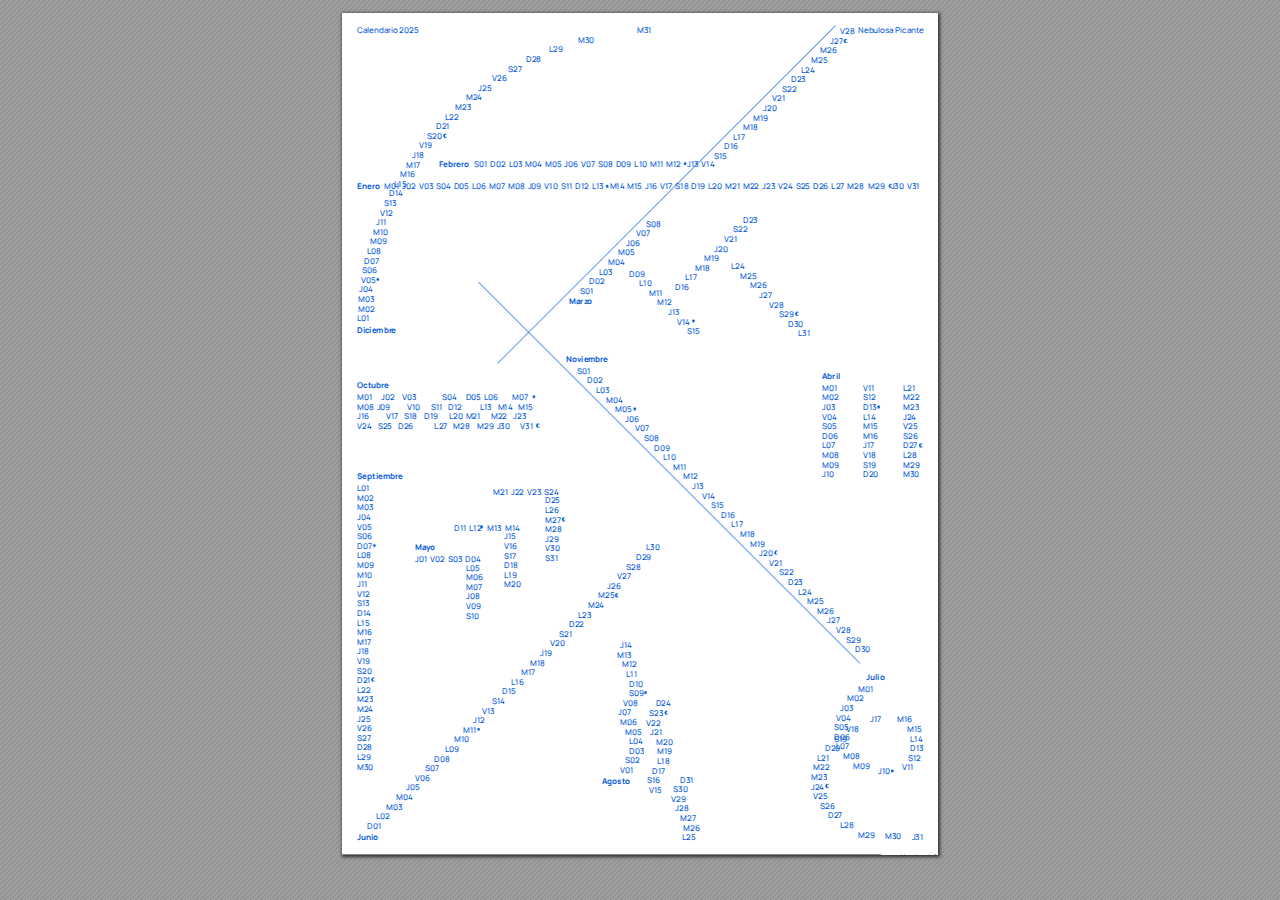
==== index.html @ f7d34aaa "included backgroound static image" ====
<!DOCTYPE html>
<html xmlns="http://www.w3.org/1999/xhtml">
<head>
<meta charset="utf-8"/>
<meta name="generator" content="pdf2htmlEX"/>
<meta http-equiv="X-UA-Compatible" content="IE=edge,chrome=1"/>


<link rel="stylesheet" href="calendar_0.css"></link>
<link rel="stylesheet" href="calendar_1.css"></link>
<link rel="stylesheet" href="calendar_2.css"></link>

<title>2025</title>
</head>
<body>

<div id="page-container">
<div id="pf1" class="pf w0 h0" data-page-no="1">
    <div class="pc pc1 w0 h0">
        <img class="bi x0 y0 w1 h1" alt="" src="background.png"/>
        <div class="t m0 x1 h2 y1 ff1 fs0 fc0 sc0 ls0 ws0">M31</div><div class="t m0 x2 h2 y2 ff1 fs0 fc0 sc0 ls0 ws0">M30</div><div class="t m0 x3 h2 y3 ff1 fs0 fc0 sc0 ls0">L29</div><div class="t m0 x4 h2 y4 ff1 fs0 fc0 sc0 ls0">D28</div><div class="t m0 x5 h2 y5 ff1 fs0 fc0 sc0 ls0">S27</div><div class="t m0 x6 h2 y6 ff1 fs0 fc0 sc0 ls0">V26</div><div class="t m0 x7 h2 y7 ff1 fs0 fc0 sc0 ls0">J25</div><div class="t m0 x8 h2 y8 ff1 fs0 fc0 sc0 ls1 ws1">M24</div><div class="t m0 x9 h2 y9 ff1 fs0 fc0 sc0 ls0">M23</div><div class="t m0 xa h2 ya ff1 fs0 fc0 sc0 ls0">L22</div><div class="t m0 xb h2 yb ff1 fs0 fc0 sc0 ls0">D21</div><div class="t m0 xc h2 yc ff1 fs0 fc0 sc0 ls0">S20</div><div class="t m0 xd h2 yd ff1 fs0 fc0 sc0 ls0">V19</div><div class="t m0 xe h2 ye ff1 fs0 fc0 sc0 ls0">J18</div><div class="t m0 xf h2 yf ff1 fs0 fc0 sc0 ls0">M17</div><div class="t m0 x10 h2 y10 ff1 fs0 fc0 sc0 ls0">M16</div><div class="t m0 x11 h2 y11 ff1 fs0 fc0 sc0 ls0">L15</div><div class="t m0 x12 h2 y12 ff1 fs0 fc0 sc0 ls0">D14</div><div class="t m0 x13 h2 y13 ff1 fs0 fc0 sc0 ls0">S13</div><div class="t m0 x14 h2 y14 ff1 fs0 fc0 sc0 ls0">V12</div><div class="t m0 x15 h2 y15 ff1 fs0 fc0 sc0 ls0">J11</div><div class="t m0 x16 h2 y16 ff1 fs0 fc0 sc0 ls0">M10</div><div class="t m0 x17 h2 y17 ff1 fs0 fc0 sc0 ls0">M09</div><div class="t m0 x18 h2 y18 ff1 fs0 fc0 sc0 ls0">L08</div><div class="t m0 x19 h2 y19 ff1 fs0 fc0 sc0 ls0">D07</div><div class="t m0 x1a h2 y1a ff1 fs0 fc0 sc0 ls0">S06</div><div class="t m0 x1b h2 y1b ff1 fs0 fc0 sc0 ls0">V05</div><div class="t m0 x1c h2 y1c ff1 fs0 fc0 sc0 ls0">J04</div><div class="t m0 x1d h2 y1d ff1 fs0 fc0 sc0 ls0">M03</div><div class="t m0 x1d h2 y1e ff1 fs0 fc0 sc0 ls0">M02</div><div class="t m0 x1e h2 y1f ff1 fs0 fc0 sc0 ls0">L01</div><div class="t m0 x13 h2 y20 ff1 fs0 fc0 sc0 ls0 ws5">M01  J02  V03  S04  D05  L06  M07  M08  J09  V10  S11  D12  L13    M14  M15  J16  V17  S18  D19  L20  M21  M22  J23  V24  S25  D26  L27  M28   M29    J30  V31</div><div class="t m0 x1e h2 y21 ff1 fs0 fc0 sc0 ls0 ws5">M01      J02     V03                 S04      D05  L06         M07  </div><div class="t m0 x1e h2 y22 ff1 fs0 fc0 sc0 ls0 ws5">M08  J09           V10       S11    D12            L13    M14    M15  </div><div class="t m0 x1e h2 y23 ff1 fs0 fc0 sc0 ls0 ws5">J16           V17    S18     D19       L20  M21       M22    J23  </div><div class="t m0 x1e h2 y24 ff1 fs0 fc0 sc0 ls0 ws5">V24    S25    D26              L27    M28     M29  J30       V31</div><div class="t m0 x1e h3 y25 ff2 fs0 fc0 sc0 ls0 ws2">Enero</div><div class="t m0 x1e h3 y26 ff2 fs0 fc0 sc0 ls0 ws2">Octubre</div><div class="t m0 x1e h3 y27 ff2 fs0 fc0 sc0 ls0 ws2">Diciembr<span class="_ _0"></span>e</div><div class="t m0 x1f h2 y28 ff1 fs0 fc0 sc0 ls0">S01</div><div class="t m0 x20 h2 y29 ff1 fs0 fc0 sc0 ls0">D02</div><div class="t m0 x21 h2 y2a ff1 fs0 fc0 sc0 ls0">L03</div><div class="t m0 x22 h2 y2b ff1 fs0 fc0 sc0 ls0">M04</div><div class="t m0 x23 h2 y2c ff1 fs0 fc0 sc0 ls0">M05</div><div class="t m0 x24 h2 y2d ff1 fs0 fc0 sc0 ls0">J06</div><div class="t m0 x25 h2 y2e ff1 fs0 fc0 sc0 ls0">V07</div><div class="t m0 x26 h2 y2f ff1 fs0 fc0 sc0 ls0">S08</div><div class="t m0 x27 h2 y30 ff1 fs0 fc0 sc0 ls0">D09</div><div class="t m0 x28 h2 y31 ff1 fs0 fc0 sc0 ls0">L10</div><div class="t m0 x29 h2 y32 ff1 fs0 fc0 sc0 ls0">M11</div><div class="t m0 x2a h2 y33 ff1 fs0 fc0 sc0 ls0">M12</div><div class="t m0 x2b h2 y34 ff1 fs0 fc0 sc0 ls0">J13</div><div class="t m0 x2c h2 y35 ff1 fs0 fc0 sc0 ls0">V14</div><div class="t m0 x2d h2 y36 ff1 fs0 fc0 sc0 ls0">S15</div><div class="t m0 x2e h2 y37 ff1 fs0 fc0 sc0 ls0">D16</div><div class="t m0 x2f h2 y38 ff1 fs0 fc0 sc0 ls0">L17</div><div class="t m0 x30 h2 y39 ff1 fs0 fc0 sc0 ls0">M18</div><div class="t m0 x31 h2 y3a ff1 fs0 fc0 sc0 ls0">M19</div><div class="t m0 x32 h2 y3b ff1 fs0 fc0 sc0 ls0">J20</div><div class="t m0 x33 h2 y3c ff1 fs0 fc0 sc0 ls0">V21</div><div class="t m0 x34 h2 y3d ff1 fs0 fc0 sc0 ls0">S22</div><div class="t m0 x35 h2 y3e ff1 fs0 fc0 sc0 ls0">D23</div><div class="t m0 x36 h2 y3f ff1 fs0 fc0 sc0 ls1 ws1">L24</div><div class="t m0 x37 h2 y40 ff1 fs0 fc0 sc0 ls0">M25</div><div class="t m0 x38 h2 y41 ff1 fs0 fc0 sc0 ls0">M26</div><div class="t m0 x39 h2 y42 ff1 fs0 fc0 sc0 ls0">J27</div><div class="t m0 x3a h2 y43 ff1 fs0 fc0 sc0 ls0">V28</div><div class="t m0 x3b h2 y44 ff1 fs0 fc0 sc0 ls0">S29</div><div class="t m0 x3c h2 y45 ff1 fs0 fc0 sc0 ls0 ws0">D30</div><div class="t m0 x3d h3 y46 ff2 fs0 fc0 sc0 ls0 ws2">Novie<span class="_ _0"></span>mbre</div><div class="t m0 x3e h2 y47 ff1 fs0 fc0 sc0 ls0">M01</div><div class="t m0 x3e h2 y48 ff1 fs0 fc0 sc0 ls0">M02</div><div class="t m0 x3e h2 y49 ff1 fs0 fc0 sc0 ls0">J03</div><div class="t m0 x3e h2 y4a ff1 fs0 fc0 sc0 ls0">V04</div><div class="t m0 x3e h2 y4b ff1 fs0 fc0 sc0 ls0">S05</div><div class="t m0 x3e h2 y4c ff1 fs0 fc0 sc0 ls0">D06</div><div class="t m0 x3e h2 y4d ff1 fs0 fc0 sc0 ls0">L07</div><div class="t m0 x3e h2 y4e ff1 fs0 fc0 sc0 ls0">M08</div><div class="t m0 x3e h2 y4f ff1 fs0 fc0 sc0 ls0">M09</div><div class="t m0 x3e h2 y50 ff1 fs0 fc0 sc0 ls0">J10</div><div class="t m0 x3f h2 y51 ff1 fs0 fc0 sc0 ls0">L21</div><div class="t m0 x3f h2 y52 ff1 fs0 fc0 sc0 ls0">M22</div><div class="t m0 x3f h2 y53 ff1 fs0 fc0 sc0 ls0">M23</div><div class="t m0 x3f h2 y54 ff1 fs0 fc0 sc0 ls1 ws1">J24</div><div class="t m0 x3f h2 y55 ff1 fs0 fc0 sc0 ls0">V25</div><div class="t m0 x3f h2 y56 ff1 fs0 fc0 sc0 ls0">S26</div><div class="t m0 x3f h2 y57 ff1 fs0 fc0 sc0 ls0">D27</div><div class="t m0 x3f h2 y58 ff1 fs0 fc0 sc0 ls0">L28</div><div class="t m0 x3f h2 y59 ff1 fs0 fc0 sc0 ls0">M29</div><div class="t m0 x3f h2 y5a ff1 fs0 fc0 sc0 ls0 ws0">M30</div><div class="t m0 x40 h2 y5b ff1 fs0 fc0 sc0 ls0">V11</div><div class="t m0 x40 h2 y5c ff1 fs0 fc0 sc0 ls0">S12</div><div class="t m0 x40 h2 y5d ff1 fs0 fc0 sc0 ls0">D13</div><div class="t m0 x40 h2 y5e ff1 fs0 fc0 sc0 ls0">L14</div><div class="t m0 x40 h2 y5f ff1 fs0 fc0 sc0 ls0">M15</div><div class="t m0 x40 h2 y60 ff1 fs0 fc0 sc0 ls0">M16</div><div class="t m0 x40 h2 y61 ff1 fs0 fc0 sc0 ls0">J17</div><div class="t m0 x40 h2 y62 ff1 fs0 fc0 sc0 ls0">V18</div><div class="t m0 x40 h2 y63 ff1 fs0 fc0 sc0 ls0">S19</div><div class="t m0 x40 h2 y64 ff1 fs0 fc0 sc0 ls0">D20</div><div class="t m0 x3e h3 y65 ff2 fs0 fc0 sc0 ls0">Abril</div><div class="t m0 x1e h2 y66 ff1 fs0 fc0 sc0 ls0">L01</div><div class="t m0 x1e h2 y67 ff1 fs0 fc0 sc0 ls0">M02</div><div class="t m0 x1e h2 y68 ff1 fs0 fc0 sc0 ls0">M03</div><div class="t m0 x1e h2 y69 ff1 fs0 fc0 sc0 ls0">J04</div><div class="t m0 x1e h2 y6a ff1 fs0 fc0 sc0 ls0">V05</div><div class="t m0 x1e h2 y6b ff1 fs0 fc0 sc0 ls0">S06</div><div class="t m0 x1e h2 y6c ff1 fs0 fc0 sc0 ls0">D07</div><div class="t m0 x1e h2 y6d ff1 fs0 fc0 sc0 ls0">L08</div><div class="t m0 x1e h2 y6e ff1 fs0 fc0 sc0 ls0">M09</div><div class="t m0 x1e h2 y6f ff1 fs0 fc0 sc0 ls0">M10</div><div class="t m0 x1e h2 y70 ff1 fs0 fc0 sc0 ls0">J11</div><div class="t m0 x1e h2 y71 ff1 fs0 fc0 sc0 ls0">V12</div><div class="t m0 x1e h2 y72 ff1 fs0 fc0 sc0 ls0">S13</div><div class="t m0 x1e h2 y73 ff1 fs0 fc0 sc0 ls0">D14</div><div class="t m0 x1e h2 y74 ff1 fs0 fc0 sc0 ls0">L15</div><div class="t m0 x1e h2 y75 ff1 fs0 fc0 sc0 ls0">M16</div><div class="t m0 x1e h2 y76 ff1 fs0 fc0 sc0 ls0">M17</div><div class="t m0 x1e h2 y77 ff1 fs0 fc0 sc0 ls0">J18</div><div class="t m0 x1e h2 y78 ff1 fs0 fc0 sc0 ls0">V19</div><div class="t m0 x1e h2 y79 ff1 fs0 fc0 sc0 ls0">S20</div><div class="t m0 x1e h2 y7a ff1 fs0 fc0 sc0 ls0">D21</div><div class="t m0 x1e h2 y7b ff1 fs0 fc0 sc0 ls0">L22</div><div class="t m0 x1e h2 y7c ff1 fs0 fc0 sc0 ls0">M23</div><div class="t m0 x1e h2 y7d ff1 fs0 fc0 sc0 ls1 ws1">M24</div><div class="t m0 x1e h2 y7e ff1 fs0 fc0 sc0 ls0">J25</div><div class="t m0 x1e h2 y7f ff1 fs0 fc0 sc0 ls0">V26</div><div class="t m0 x1e h2 y80 ff1 fs0 fc0 sc0 ls0">S27</div><div class="t m0 x1e h2 y81 ff1 fs0 fc0 sc0 ls0">D28</div><div class="t m0 x1e h2 y82 ff1 fs0 fc0 sc0 ls0">L29</div><div class="t m0 x1e h2 y83 ff1 fs0 fc0 sc0 ls0 ws0">M30</div><div class="t m0 x1e h3 y84 ff2 fs0 fc0 sc0 ls0 ws2">Septiembr<span class="_ _0"></span>e</div><div class="t m0 x41 h2 y85 ff1 fs0 fc0 sc0 ls0 ws0">L30</div><div class="t m0 x42 h2 y86 ff1 fs0 fc0 sc0 ls0">D29</div><div class="t m0 x43 h2 y87 ff1 fs0 fc0 sc0 ls0">S28</div><div class="t m0 x44 h2 y88 ff1 fs0 fc0 sc0 ls0">V27</div><div class="t m0 x45 h2 y89 ff1 fs0 fc0 sc0 ls0">J26</div><div class="t m0 x46 h2 y8a ff1 fs0 fc0 sc0 ls0">M25</div><div class="t m0 x47 h2 y8b ff1 fs0 fc0 sc0 ls1 ws1">M24</div><div class="t m0 x2 h2 y8c ff1 fs0 fc0 sc0 ls0">L23</div><div class="t m0 x48 h2 y8d ff1 fs0 fc0 sc0 ls0">D22</div><div class="t m0 x49 h2 y8e ff1 fs0 fc0 sc0 ls0">S21</div><div class="t m0 x4a h2 y8f ff1 fs0 fc0 sc0 ls0">V20</div><div class="t m0 x4b h2 y90 ff1 fs0 fc0 sc0 ls0">J19</div><div class="t m0 x4c h2 y91 ff1 fs0 fc0 sc0 ls0">M18</div><div class="t m0 x4d h2 y92 ff1 fs0 fc0 sc0 ls0">M17</div><div class="t m0 x4e h2 y93 ff1 fs0 fc0 sc0 ls0">L16</div><div class="t m0 x4f h2 y94 ff1 fs0 fc0 sc0 ls0">D15</div><div class="t m0 x6 h2 y95 ff1 fs0 fc0 sc0 ls0">S14</div><div class="t m0 x50 h2 y96 ff1 fs0 fc0 sc0 ls0">V13</div><div class="t m0 x51 h2 y97 ff1 fs0 fc0 sc0 ls0">J12</div><div class="t m0 x52 h2 y98 ff1 fs0 fc0 sc0 ls0">M11</div><div class="t m0 x53 h2 y99 ff1 fs0 fc0 sc0 ls0">M10</div><div class="t m0 xa h2 y9a ff1 fs0 fc0 sc0 ls0">L09</div><div class="t m0 x54 h2 y9b ff1 fs0 fc0 sc0 ls0">D08</div><div class="t m0 x55 h2 y9c ff1 fs0 fc0 sc0 ls0">S07</div><div class="t m0 x56 h2 y9d ff1 fs0 fc0 sc0 ls0">V06</div><div class="t m0 xf h2 y9e ff1 fs0 fc0 sc0 ls0">J05</div><div class="t m0 x57 h2 y9f ff1 fs0 fc0 sc0 ls0">M04</div><div class="t m0 x58 h2 ya0 ff1 fs0 fc0 sc0 ls0">M03</div><div class="t m0 x15 h2 ya1 ff1 fs0 fc0 sc0 ls0">L02</div><div class="t m0 x18 h2 ya2 ff1 fs0 fc0 sc0 ls0">D01</div><div class="t m0 x1e h3 ya3 ff2 fs0 fc0 sc0 ls0">Junio</div><div class="t m0 x56 h3 ya4 ff2 fs0 fc0 sc0 ls2 ws3">May<span class="_ _1"></span>o</div><div class="t m0 x56 h2 ya5 ff1 fs0 fc0 sc0 ls0 ws5">J01  V02  S03  D04</div><div class="t m0 x8 h2 ya6 ff1 fs0 fc0 sc0 ls0">L05</div><div class="t m0 x8 h2 ya7 ff1 fs0 fc0 sc0 ls0">M06</div><div class="t m0 x8 h2 ya8 ff1 fs0 fc0 sc0 ls0">M07</div><div class="t m0 x8 h2 ya9 ff1 fs0 fc0 sc0 ls0">J08</div><div class="t m0 x8 h2 yaa ff1 fs0 fc0 sc0 ls0">V09</div><div class="t m0 x8 h2 yab ff1 fs0 fc0 sc0 ls0">S10</div><div class="t m0 x53 h2 yac ff1 fs0 fc0 sc0 ls0 ws5">D11  L12    M13  M14</div><div class="t m0 x59 h2 yad ff1 fs0 fc0 sc0 ls0">J15</div><div class="t m0 x59 h2 yae ff1 fs0 fc0 sc0 ls0">V16</div><div class="t m0 x59 h2 yaf ff1 fs0 fc0 sc0 ls0">S17</div><div class="t m0 x59 h2 yb0 ff1 fs0 fc0 sc0 ls0">D18</div><div class="t m0 x59 h2 yb1 ff1 fs0 fc0 sc0 ls0">L19</div><div class="t m0 x59 h2 yb2 ff1 fs0 fc0 sc0 ls0">M20</div><div class="t m0 x5a h2 yb3 ff1 fs0 fc0 sc0 ls0 ws5">M21  J22  V23  S24</div><div class="t m0 x5b h2 yb4 ff1 fs0 fc0 sc0 ls0">D25</div><div class="t m0 x5b h2 yb5 ff1 fs0 fc0 sc0 ls0">L26</div><div class="t m0 x5b h2 yb6 ff1 fs0 fc0 sc0 ls0">M27</div><div class="t m0 x5b h2 yb7 ff1 fs0 fc0 sc0 ls0">M28</div><div class="t m0 x5b h2 yb8 ff1 fs0 fc0 sc0 ls0">J29</div><div class="t m0 x5b h2 yb9 ff1 fs0 fc0 sc0 ls0 ws0">V30</div><div class="t m0 x5b h2 yba ff1 fs0 fc0 sc0 ls0 ws0">S31</div><div class="t m0 x5c h2 ybb ff1 fs0 fc0 sc0 ls0">J14</div><div class="t m0 x44 h2 ybc ff1 fs0 fc0 sc0 ls0">M13</div><div class="t m0 x5d h2 ybd ff1 fs0 fc0 sc0 ls0">M12</div><div class="t m0 x43 h2 ybe ff1 fs0 fc0 sc0 ls0">L11</div><div class="t m0 x5e h2 ybf ff1 fs0 fc0 sc0 ls0">D10</div><div class="t m0 x5e h2 yc0 ff1 fs0 fc0 sc0 ls0">S09</div><div class="t m0 x5f h2 yc1 ff1 fs0 fc0 sc0 ls0">V08</div><div class="t m0 x60 h2 yc2 ff1 fs0 fc0 sc0 ls0">J07</div><div class="t m0 x5c h2 yc3 ff1 fs0 fc0 sc0 ls0">M06</div><div class="t m0 x24 h2 yc4 ff1 fs0 fc0 sc0 ls0">M05</div><div class="t m0 x5e h2 yc5 ff1 fs0 fc0 sc0 ls0">L04</div><div class="t m0 x5e h2 yc6 ff1 fs0 fc0 sc0 ls0">D03</div><div class="t m0 x24 h2 yc7 ff1 fs0 fc0 sc0 ls0">S02</div><div class="t m0 x5c h2 yc8 ff1 fs0 fc0 sc0 ls0">V01</div><div class="t m0 x61 h2 yc9 ff1 fs0 fc0 sc0 ls1 ws1">D24</div><div class="t m0 x62 h2 yca ff1 fs0 fc0 sc0 ls0">S23</div><div class="t m0 x41 h2 ycb ff1 fs0 fc0 sc0 ls0">V22</div><div class="t m0 x63 h2 ycc ff1 fs0 fc0 sc0 ls0">J21</div><div class="t m0 x61 h2 ycd ff1 fs0 fc0 sc0 ls0">M20</div><div class="t m0 x64 h2 yce ff1 fs0 fc0 sc0 ls0">M19</div><div class="t m0 x64 h2 ycf ff1 fs0 fc0 sc0 ls0">L18</div><div class="t m0 x65 h2 yd0 ff1 fs0 fc0 sc0 ls0">D17</div><div class="t m0 x66 h2 yd1 ff1 fs0 fc0 sc0 ls0">S16</div><div class="t m0 x62 h2 yd2 ff1 fs0 fc0 sc0 ls0">V15</div><div class="t m0 x67 h2 yd3 ff1 fs0 fc0 sc0 ls0 ws0">D31</div><div class="t m0 x29 h2 yd4 ff1 fs0 fc0 sc0 ls0 ws0">S30</div><div class="t m0 x68 h2 yd5 ff1 fs0 fc0 sc0 ls0">V29</div><div class="t m0 x69 h2 yd6 ff1 fs0 fc0 sc0 ls0">J28</div><div class="t m0 x67 h2 yd7 ff1 fs0 fc0 sc0 ls0">M27</div><div class="t m0 x2a h2 yd8 ff1 fs0 fc0 sc0 ls0">M26</div><div class="t m0 x6a h2 yd9 ff1 fs0 fc0 sc0 ls0">L25</div><div class="t m0 x6b h3 yda ff2 fs0 fc0 sc0 ls0 ws2">Agost<span class="_ _0"></span>o</div><div class="t m0 x41 h2 ydb ff1 fs0 fc0 sc0 ls0">S08</div><div class="t m0 x42 h2 ydc ff1 fs0 fc0 sc0 ls0">V07</div><div class="t m0 x43 h2 ydd ff1 fs0 fc0 sc0 ls0">J06</div><div class="t m0 x60 h2 yde ff1 fs0 fc0 sc0 ls0">M05</div><div class="t m0 x6c h2 ydf ff1 fs0 fc0 sc0 ls0">M04</div><div class="t m0 x6d h2 ye0 ff1 fs0 fc0 sc0 ls0">L03</div><div class="t m0 x6e h2 ye1 ff1 fs0 fc0 sc0 ls0">D02</div><div class="t m0 x6f h2 ye2 ff1 fs0 fc0 sc0 ls0">S01</div><div class="t m0 x5e h2 ye3 ff1 fs0 fc0 sc0 ls0">D09</div><div class="t m0 x70 h2 ye4 ff1 fs0 fc0 sc0 ls0">L10</div><div class="t m0 x62 h2 ye5 ff1 fs0 fc0 sc0 ls0">M11</div><div class="t m0 x64 h2 ye6 ff1 fs0 fc0 sc0 ls0">M12</div><div class="t m0 x71 h2 ye7 ff1 fs0 fc0 sc0 ls0">J13</div><div class="t m0 x72 h2 ye8 ff1 fs0 fc0 sc0 ls0">V14</div><div class="t m0 x73 h2 ye9 ff1 fs0 fc0 sc0 ls0">S15</div><div class="t m0 x74 h2 yea ff1 fs0 fc0 sc0 ls0">D23</div><div class="t m0 x75 h2 yeb ff1 fs0 fc0 sc0 ls0">S22</div><div class="t m0 x76 h2 yec ff1 fs0 fc0 sc0 ls0">V21</div><div class="t m0 x77 h2 yed ff1 fs0 fc0 sc0 ls0">J20</div><div class="t m0 x78 h2 yee ff1 fs0 fc0 sc0 ls0">M19</div><div class="t m0 x79 h2 yef ff1 fs0 fc0 sc0 ls0">M18</div><div class="t m0 x7a h2 yf0 ff1 fs0 fc0 sc0 ls0">L17</div><div class="t m0 x69 h2 yf1 ff1 fs0 fc0 sc0 ls0">D16</div><div class="t m0 x2f h2 yf2 ff1 fs0 fc0 sc0 ls1 ws1">L24</div><div class="t m0 x30 h2 yf3 ff1 fs0 fc0 sc0 ls0">M25</div><div class="t m0 x31 h2 yf4 ff1 fs0 fc0 sc0 ls0">M26</div><div class="t m0 x32 h2 yf5 ff1 fs0 fc0 sc0 ls0">J27</div><div class="t m0 x33 h2 yf6 ff1 fs0 fc0 sc0 ls0">V28</div><div class="t m0 x34 h2 yf7 ff1 fs0 fc0 sc0 ls0">S29</div><div class="t m0 x35 h2 yf8 ff1 fs0 fc0 sc0 ls0 ws0">D30</div><div class="t m0 x36 h2 yf9 ff1 fs0 fc0 sc0 ls0 ws0">L31</div><div class="t m0 x48 h3 yfa ff2 fs0 fc0 sc0 ls0 ws2">Marz<span class="_ _0"></span>o</div><div class="t m0 x7b h2 yfb ff1 fs0 fc0 sc0 ls0">M16</div><div class="t m0 x7c h2 yfc ff1 fs0 fc0 sc0 ls0">M15</div><div class="t m0 x7d h2 yfd ff1 fs0 fc0 sc0 ls0">L14</div><div class="t m0 x7d h2 yfe ff1 fs0 fc0 sc0 ls0">D13</div><div class="t m0 x7e h2 yff ff1 fs0 fc0 sc0 ls0">S12</div><div class="t m0 x7f h2 y100 ff1 fs0 fc0 sc0 ls0">V11</div><div class="t m0 x80 h2 y101 ff1 fs0 fc0 sc0 ls0">M01</div><div class="t m0 x81 h2 y102 ff1 fs0 fc0 sc0 ls0">M02</div><div class="t m0 x82 h2 y103 ff1 fs0 fc0 sc0 ls0">J03</div><div class="t m0 x3a h2 y104 ff1 fs0 fc0 sc0 ls0">V04</div><div class="t m0 x83 h2 y105 ff1 fs0 fc0 sc0 ls0">S05</div><div class="t m0 x83 h2 y106 ff1 fs0 fc0 sc0 ls0">D06</div><div class="t m0 x3a h2 y107 ff1 fs0 fc0 sc0 ls0">L07</div><div class="t m0 x84 h2 y108 ff1 fs0 fc0 sc0 ls0">M08</div><div class="t m0 x85 h2 y109 ff1 fs0 fc0 sc0 ls0">M09</div><div class="t m0 x86 h2 y10a ff1 fs0 fc0 sc0 ls0">J17</div><div class="t m0 x3b h2 y10b ff1 fs0 fc0 sc0 ls0">V18</div><div class="t m0 x83 h2 y10c ff1 fs0 fc0 sc0 ls0">S19</div><div class="t m0 x87 h2 y10d ff1 fs0 fc0 sc0 ls0">D20</div><div class="t m0 x38 h2 y10e ff1 fs0 fc0 sc0 ls0">L21</div><div class="t m0 x88 h2 y10f ff1 fs0 fc0 sc0 ls0">M22</div><div class="t m0 x89 h2 y110 ff1 fs0 fc0 sc0 ls0">M23</div><div class="t m0 x89 h2 y111 ff1 fs0 fc0 sc0 ls1 ws1">J24</div><div class="t m0 x88 h2 y112 ff1 fs0 fc0 sc0 ls0">V25</div><div class="t m0 x8a h2 y113 ff1 fs0 fc0 sc0 ls0">S26</div><div class="t m0 x8b h2 y114 ff1 fs0 fc0 sc0 ls0">D27</div><div class="t m0 x82 h2 y115 ff1 fs0 fc0 sc0 ls0">L28</div><div class="t m0 x80 h2 y116 ff1 fs0 fc0 sc0 ls0">M29</div><div class="t m0 x8c h2 y117 ff1 fs0 fc0 sc0 ls0">J10</div><div class="t m0 x8d h2 y118 ff1 fs0 fc0 sc0 ls0 ws4">M30<span class="_"> </span><span class="ws0 v1">J31</span></div><div class="t m0 x8e h3 y119 ff2 fs0 fc0 sc0 ls0 ws2">Julio</div><div class="t m0 x1e h2 y11a ff1 fs0 fc0 sc0 ls0 ws5">Calendario 2025<span class="_ _2"> </span><span class="v0">Nebulosa Picant<span class="_ _0"></span>e</span></div><div class="t m0 x8f h2 y11b ff1 fs0 fc0 sc0 ls0 ws5">S01  D02  L03  M04  M05  J06  V07  S08  D09  L10  M11  M12    J13  V14 </div><div class="t m0 x82 h2 y11c ff1 fs0 fc0 sc0 ls0">V28</div><div class="t m0 x90 h2 y11d ff1 fs0 fc0 sc0 ls0">J27</div><div class="t m0 x8a h2 y11e ff1 fs0 fc0 sc0 ls0">M26</div><div class="t m0 x89 h2 y11f ff1 fs0 fc0 sc0 ls0">M25</div><div class="t m0 x91 h2 y120 ff1 fs0 fc0 sc0 ls1 ws1">L24</div><div class="t m0 x92 h2 y121 ff1 fs0 fc0 sc0 ls0">D23</div><div class="t m0 x93 h2 y122 ff1 fs0 fc0 sc0 ls0">S22</div><div class="t m0 x94 h2 y123 ff1 fs0 fc0 sc0 ls0">V21</div><div class="t m0 x95 h2 y124 ff1 fs0 fc0 sc0 ls0">J20</div><div class="t m0 x96 h2 y125 ff1 fs0 fc0 sc0 ls0">M19</div><div class="t m0 x74 h2 y126 ff1 fs0 fc0 sc0 ls0">M18</div><div class="t m0 x75 h2 y127 ff1 fs0 fc0 sc0 ls0">L17</div><div class="t m0 x76 h2 y128 ff1 fs0 fc0 sc0 ls0">D16</div><div class="t m0 x77 h2 y129 ff1 fs0 fc0 sc0 ls0">S15</div><div class="t m0 x97 h3 y12a ff2 fs0 fc0 sc0 ls0 ws2">Febrer<span class="_ _0"></span>o</div></div><div class="pi" data-data='{"ctm":[1.000000,0.000000,0.000000,1.000000,0.000000,0.000000]}'>

</div>
</div>
</div>
</body>
</html>
---- calendar_0.css ----
/*! 
     * Base CSS for pdf2htmlEX
     * Copyright 2012,2013 Lu Wang <coolwanglu@gmail.com> 
     * https://github.com/pdf2htmlEX/pdf2htmlEX/blob/master/share/LICENSE
     */
#sidebar {
    position: absolute;
    top: 0;
    left: 0;
    bottom: 0;
    width: 250px;
    padding: 0;
    margin: 0;
    overflow: auto;
}
#page-container {
    position: absolute;
    top: 0;
    left: 0;
    margin: 0;
    padding: 0;
    border: 0;
}
@media screen {
    #sidebar.opened + #page-container {
        left: 250px;
    }
    #page-container {
        bottom: 0;
        right: 0;
        overflow: auto;
    }
    .loading-indicator {
        display: none;
    }
    .loading-indicator.active {
        display: block;
        position: absolute;
        width: 64px;
        height: 64px;
        top: 50%;
        left: 50%;
        margin-top: -32px;
        margin-left: -32px;
    }
    .loading-indicator img {
        position: absolute;
        top: 0;
        left: 0;
        bottom: 0;
        right: 0;
    }
}
@media print {
    @page {
        margin: 0;
    }
    html {
        margin: 0;
    }
    body {
        margin: 0;
        -webkit-print-color-adjust: exact;
    }
    #sidebar {
        display: none;
    }
    #page-container {
        width: auto;
        height: auto;
        overflow: visible;
        background-color: transparent;
    }
    .d {
        display: none;
    }
}
.pf {
    position: relative;
    background-color: white;
    overflow: hidden;
    margin: 0;
    border: 0;
}
.pc {
    position: absolute;
    border: 0;
    padding: 0;
    margin: 0;
    top: 0;
    left: 0;
    width: 100%;
    height: 100%;
    overflow: hidden;
    display: block;
    transform-origin: 0 0;
    -ms-transform-origin: 0 0;
    -webkit-transform-origin: 0 0;
}
.pc.opened {
    display: block;
}
.bf {
    position: absolute;
    border: 0;
    margin: 0;
    top: 0;
    bottom: 0;
    width: 100%;
    height: 100%;
    -ms-user-select: none;
    -moz-user-select: none;
    -webkit-user-select: none;
    user-select: none;
}
.bi {
    position: absolute;
    border: 0;
    margin: 0;
    -ms-user-select: none;
    -moz-user-select: none;
    -webkit-user-select: none;
    user-select: none;
}
@media print {
    .pf {
        margin: 0;
        box-shadow: none;
        page-break-after: always;
        page-break-inside: avoid;
    }
    @-moz-document url-prefix() {
        .pf {
            overflow: visible;
            border: 1px solid #fff;
        }
        .pc {
            overflow: visible;
        }
    }
}
.c {
    position: absolute;
    border: 0;
    padding: 0;
    margin: 0;
    overflow: hidden;
    display: block;
}
.t {
    position: absolute;
    white-space: pre;
    font-size: 1px;
    transform-origin: 0 100%;
    -ms-transform-origin: 0 100%;
    -webkit-transform-origin: 0 100%;
    unicode-bidi: bidi-override;
    -moz-font-feature-settings: "liga" 0;
}
.t:after {
    content: "";
}
.t:before {
    content: "";
    display: inline-block;
}
.t span {
    position: relative;
    unicode-bidi: bidi-override;
}
._ {
    display: inline-block;
    color: transparent;
    z-index: -1;
}
::selection {
    background: rgba(127, 255, 255, 0.4);
}
::-moz-selection {
    background: rgba(127, 255, 255, 0.4);
}
.pi {
    display: none;
}
.d {
    position: absolute;
    transform-origin: 0 100%;
    -ms-transform-origin: 0 100%;
    -webkit-transform-origin: 0 100%;
}
.it {
    border: 0;
    background-color: rgba(255, 255, 255, 0);
}
.ir:hover {
    cursor: pointer;
}
---- calendar_1.css ----
/*! 
     * Fancy styles for pdf2htmlEX
     * Copyright 2012,2013 Lu Wang <coolwanglu@gmail.com> 
     * https://github.com/pdf2htmlEX/pdf2htmlEX/blob/master/share/LICENSE
     */
@keyframes fadein {
    from {
        opacity: 0;
    }
    to {
        opacity: 1;
    }
}
@-webkit-keyframes fadein {
    from {
        opacity: 0;
    }
    to {
        opacity: 1;
    }
}
@keyframes swing {
    0 {
        transform: rotate(0);
    }
    10% {
        transform: rotate(0);
    }
    90% {
        transform: rotate(720deg);
    }
    100% {
        transform: rotate(720deg);
    }
}
@-webkit-keyframes swing {
    0 {
        -webkit-transform: rotate(0);
    }
    10% {
        -webkit-transform: rotate(0);
    }
    90% {
        -webkit-transform: rotate(720deg);
    }
    100% {
        -webkit-transform: rotate(720deg);
    }
}
@media screen {
    #sidebar {
        background-color: #2f3236;
        background-image: url("[data-uri]");
    }
    #outline {
        font-family: Georgia, Times, "Times New Roman", serif;
        font-size: 13px;
        margin: 2em 1em;
    }
    #outline ul {
        padding: 0;
    }
    #outline li {
        list-style-type: none;
        margin: 1em 0;
    }
    #outline li > ul {
        margin-left: 1em;
    }
    #outline a,
    #outline a:visited,
    #outline a:hover,
    #outline a:active {
        line-height: 1.2;
        color: #e8e8e8;
        text-overflow: ellipsis;
        white-space: nowrap;
        text-decoration: none;
        display: block;
        overflow: hidden;
        outline: 0;
    }
    #outline a:hover {
        color: #0cf;
    }
    #page-container {
        background-color: #9e9e9e;
        background-image: url("[data-uri]");
        -webkit-transition: left 500ms;
        transition: left 500ms;
    }
    .pf {
        margin: 13px auto;
        box-shadow: 1px 1px 3px 1px #333;
        border-collapse: separate;
    }
    .pc.opened {
        -webkit-animation: fadein 100ms;
        animation: fadein 100ms;
    }
    .loading-indicator.active {
        -webkit-animation: swing 1.5s ease-in-out 0.01s infinite alternate none;
        animation: swing 1.5s ease-in-out 0.01s infinite alternate none;
    }
    .checked {
        background: no-repeat
            url([data-uri]);
    }
}
---- calendar_2.css ----
.ff0 {
    font-family: sans-serif;
    visibility: hidden;
}
@font-face {
    font-family: ff1;
    src: url("[data-uri]")
        format("woff");
}
.ff1 {
    font-family: ff1;
    line-height: 0.7545;
    font-style: normal;
    font-weight: normal;
    visibility: visible;
}
@font-face {
    font-family: ff2;
    src: url("[data-uri]")
        format("woff");
}
.ff2 {
    font-family: ff2;
    line-height: 1.0035;
    font-style: normal;
    font-weight: normal;
    visibility: visible;
}
.m0 {
    transform: matrix(0.25, 0, 0, 0.25, 0, 0);
    -ms-transform: matrix(0.25, 0, 0, 0.25, 0, 0);
    -webkit-transform: matrix(0.25, 0, 0, 0.25, 0, 0);
}
.v1 {
    vertical-align: -3.84px;
}
.v0 {
    vertical-align: 0px;
}
.ls2 {
    letter-spacing: -0.96px;
}
.ls1 {
    letter-spacing: -0.64px;
}
.ls0 {
    letter-spacing: 0px;
}
.sc_ {
    text-shadow: none;
}
.sc0 {
    text-shadow:
        -0.015em 0 transparent,
        0 0.015em transparent,
        0.015em 0 transparent,
        0 -0.015em transparent;
}
@media screen and (-webkit-min-device-pixel-ratio: 0) {
    .sc_ {
        -webkit-text-stroke: 0px transparent;
    }
    .sc0 {
        -webkit-text-stroke: 0.015em transparent;
        text-shadow: none;
    }
}
.ws0 {
    word-spacing: -6.4px;
}
.ws1 {
    word-spacing: -5.76px;
}
.ws2 {
    word-spacing: -0.032px;
}
.ws5 {
    word-spacing: 0px;
}
.ws3 {
    word-spacing: 0.928px;
}
.ws4 {
    word-spacing: 35.824px;
}
._0 {
    margin-left: -1.2608px;
}
._1 {
    width: 1.296px;
}
._2 {
    width: 1759.936px;
}
.fc0 {
    color: rgb(0, 88, 216);
}
.fs0 {
    font-size: 32px;
}
.y0 {
    bottom: -0.5px;
}
.yd9 {
    bottom: 14.9961px;
}
.ya3 {
    bottom: 15.1961px;
}
.y118 {
    bottom: 16.3801px;
}
.y116 {
    bottom: 17.5561px;
}
.yd8 {
    bottom: 24.5961px;
}
.ya2 {
    bottom: 26.4201px;
}
.y115 {
    bottom: 27.1561px;
}
.yd7 {
    bottom: 34.1961px;
}
.ya1 {
    bottom: 36.0201px;
}
.y114 {
    bottom: 36.7561px;
}
.yd6 {
    bottom: 43.7961px;
}
.ya0 {
    bottom: 45.6201px;
}
.y113 {
    bottom: 46.3561px;
}
.yd5 {
    bottom: 53.3961px;
}
.y9f {
    bottom: 55.2201px;
}
.y112 {
    bottom: 55.9561px;
}
.yd2 {
    bottom: 62.4921px;
}
.yd4 {
    bottom: 62.9961px;
}
.y9e {
    bottom: 64.8201px;
}
.y111 {
    bottom: 65.5561px;
}
.yda {
    bottom: 70.5001px;
}
.yd1 {
    bottom: 72.0921px;
}
.yd3 {
    bottom: 72.5961px;
}
.y9d {
    bottom: 74.4201px;
}
.y110 {
    bottom: 75.1561px;
}
.y117 {
    bottom: 81.0041px;
}
.yd0 {
    bottom: 81.6921px;
}
.yc8 {
    bottom: 82.2601px;
}
.y9c {
    bottom: 84.0201px;
}
.y10f {
    bottom: 84.7561px;
}
.y100 {
    bottom: 84.7961px;
}
.y83 {
    bottom: 85.6761px;
}
.y109 {
    bottom: 86.6281px;
}
.ycf {
    bottom: 91.2921px;
}
.yc7 {
    bottom: 91.8601px;
}
.y9b {
    bottom: 93.6201px;
}
.y10e {
    bottom: 94.3561px;
}
.yff {
    bottom: 94.3961px;
}
.y82 {
    bottom: 95.2761px;
}
.y108 {
    bottom: 96.2281px;
}
.yce {
    bottom: 100.8921px;
}
.yc6 {
    bottom: 101.4601px;
}
.y9a {
    bottom: 103.2201px;
}
.y10d {
    bottom: 103.9561px;
}
.yfe {
    bottom: 103.9961px;
}
.y81 {
    bottom: 104.8761px;
}
.y107 {
    bottom: 105.8281px;
}
.ycd {
    bottom: 110.4921px;
}
.yc5 {
    bottom: 111.0601px;
}
.y99 {
    bottom: 112.8201px;
}
.y10c {
    bottom: 113.5561px;
}
.yfd {
    bottom: 113.5961px;
}
.y80 {
    bottom: 114.4761px;
}
.y106 {
    bottom: 115.4281px;
}
.ycc {
    bottom: 120.0921px;
}
.yc4 {
    bottom: 120.6601px;
}
.y98 {
    bottom: 122.4201px;
}
.y10b {
    bottom: 123.1561px;
}
.yfc {
    bottom: 123.1961px;
}
.y7f {
    bottom: 124.0761px;
}
.y105 {
    bottom: 125.0281px;
}
.ycb {
    bottom: 129.6921px;
}
.yc3 {
    bottom: 130.2601px;
}
.y97 {
    bottom: 132.0201px;
}
.y10a {
    bottom: 132.7561px;
}
.yfb {
    bottom: 132.7961px;
}
.y7e {
    bottom: 133.6761px;
}
.y104 {
    bottom: 134.6281px;
}
.yca {
    bottom: 139.2921px;
}
.yc2 {
    bottom: 139.8601px;
}
.y96 {
    bottom: 141.6201px;
}
.y7d {
    bottom: 143.2761px;
}
.y103 {
    bottom: 144.2281px;
}
.yc9 {
    bottom: 148.8921px;
}
.yc1 {
    bottom: 149.4601px;
}
.y95 {
    bottom: 151.2201px;
}
.y7c {
    bottom: 152.8761px;
}
.y102 {
    bottom: 153.8281px;
}
.yc0 {
    bottom: 159.0601px;
}
.y94 {
    bottom: 160.8201px;
}
.y7b {
    bottom: 162.4761px;
}
.y101 {
    bottom: 163.4281px;
}
.ybf {
    bottom: 168.6601px;
}
.y93 {
    bottom: 170.4201px;
}
.y7a {
    bottom: 172.0761px;
}
.y119 {
    bottom: 175.0601px;
}
.ybe {
    bottom: 178.2601px;
}
.y92 {
    bottom: 180.0201px;
}
.y79 {
    bottom: 181.6761px;
}
.ybd {
    bottom: 187.8601px;
}
.y91 {
    bottom: 189.6201px;
}
.y78 {
    bottom: 191.2761px;
}
.ybc {
    bottom: 197.4601px;
}
.y90 {
    bottom: 199.2201px;
}
.y77 {
    bottom: 200.8761px;
}
.y45 {
    bottom: 203.0281px;
}
.ybb {
    bottom: 207.0601px;
}
.y8f {
    bottom: 208.8201px;
}
.y76 {
    bottom: 210.4761px;
}
.y44 {
    bottom: 212.6281px;
}
.y8e {
    bottom: 218.4201px;
}
.y75 {
    bottom: 220.0761px;
}
.y43 {
    bottom: 222.2281px;
}
.y8d {
    bottom: 228.0201px;
}
.y74 {
    bottom: 229.6761px;
}
.y42 {
    bottom: 231.8281px;
}
.yab {
    bottom: 236.6601px;
}
.y8c {
    bottom: 237.6201px;
}
.y73 {
    bottom: 239.2761px;
}
.y41 {
    bottom: 241.4281px;
}
.yaa {
    bottom: 246.2601px;
}
.y8b {
    bottom: 247.2201px;
}
.y72 {
    bottom: 248.8761px;
}
.y40 {
    bottom: 251.0281px;
}
.ya9 {
    bottom: 255.8601px;
}
.y8a {
    bottom: 256.8201px;
}
.y71 {
    bottom: 258.4761px;
}
.y3f {
    bottom: 260.6281px;
}
.ya8 {
    bottom: 265.4601px;
}
.y89 {
    bottom: 266.4201px;
}
.yb2 {
    bottom: 267.7801px;
}
.y70 {
    bottom: 268.0761px;
}
.y3e {
    bottom: 270.2281px;
}
.ya7 {
    bottom: 275.0601px;
}
.y88 {
    bottom: 276.0201px;
}
.yb1 {
    bottom: 277.3801px;
}
.y6f {
    bottom: 277.6761px;
}
.y3d {
    bottom: 279.8281px;
}
.ya6 {
    bottom: 284.6601px;
}
.y87 {
    bottom: 285.6201px;
}
.yb0 {
    bottom: 286.9801px;
}
.y6e {
    bottom: 287.2761px;
}
.y3c {
    bottom: 289.4281px;
}
.ya5 {
    bottom: 293.3401px;
}
.yba {
    bottom: 294.2761px;
}
.y86 {
    bottom: 295.2201px;
}
.yaf {
    bottom: 296.5801px;
}
.y6d {
    bottom: 296.8761px;
}
.y3b {
    bottom: 299.0281px;
}
.yb9 {
    bottom: 303.8761px;
}
.y85 {
    bottom: 304.8201px;
}
.ya4 {
    bottom: 305.3001px;
}
.yae {
    bottom: 306.1801px;
}
.y6c {
    bottom: 306.4761px;
}
.y3a {
    bottom: 308.6281px;
}
.yb8 {
    bottom: 313.4761px;
}
.yad {
    bottom: 315.7801px;
}
.y6b {
    bottom: 316.0761px;
}
.y39 {
    bottom: 318.2281px;
}
.yb7 {
    bottom: 323.0761px;
}
.yac {
    bottom: 324.7161px;
}
.y6a {
    bottom: 325.6761px;
}
.y38 {
    bottom: 327.8281px;
}
.yb6 {
    bottom: 332.6761px;
}
.y69 {
    bottom: 335.2761px;
}
.y37 {
    bottom: 337.4281px;
}
.yb5 {
    bottom: 342.2761px;
}
.y68 {
    bottom: 344.8761px;
}
.y36 {
    bottom: 347.0281px;
}
.yb4 {
    bottom: 351.8761px;
}
.y67 {
    bottom: 354.4761px;
}
.y35 {
    bottom: 356.6281px;
}
.yb3 {
    bottom: 360.5001px;
}
.y66 {
    bottom: 364.0761px;
}
.y34 {
    bottom: 366.2281px;
}
.y33 {
    bottom: 375.8281px;
}
.y84 {
    bottom: 376.0121px;
}
.y64 {
    bottom: 377.9401px;
}
.y5a {
    bottom: 377.9481px;
}
.y50 {
    bottom: 377.9561px;
}
.y32 {
    bottom: 385.4281px;
}
.y63 {
    bottom: 387.5401px;
}
.y59 {
    bottom: 387.5481px;
}
.y4f {
    bottom: 387.5561px;
}
.y31 {
    bottom: 395.0281px;
}
.y62 {
    bottom: 397.1401px;
}
.y58 {
    bottom: 397.1481px;
}
.y4e {
    bottom: 397.1561px;
}
.y30 {
    bottom: 404.6281px;
}
.y61 {
    bottom: 406.7401px;
}
.y57 {
    bottom: 406.7481px;
}
.y4d {
    bottom: 406.7561px;
}
.y2f {
    bottom: 414.2281px;
}
.y60 {
    bottom: 416.3401px;
}
.y56 {
    bottom: 416.3481px;
}
.y4c {
    bottom: 416.3561px;
}
.y2e {
    bottom: 423.8281px;
}
.y5f {
    bottom: 425.9401px;
}
.y55 {
    bottom: 425.9481px;
}
.y4b {
    bottom: 425.9561px;
}
.y24 {
    bottom: 426.4441px;
}
.y2d {
    bottom: 433.4281px;
}
.y5e {
    bottom: 435.5401px;
}
.y54 {
    bottom: 435.5481px;
}
.y4a {
    bottom: 435.5561px;
}
.y23 {
    bottom: 436.0441px;
}
.y2c {
    bottom: 443.0281px;
}
.y5d {
    bottom: 445.1401px;
}
.y53 {
    bottom: 445.1481px;
}
.y49 {
    bottom: 445.1561px;
}
.y22 {
    bottom: 445.6441px;
}
.y2b {
    bottom: 452.6281px;
}
.y5c {
    bottom: 454.7401px;
}
.y52 {
    bottom: 454.7481px;
}
.y48 {
    bottom: 454.7561px;
}
.y21 {
    bottom: 455.2441px;
}
.y2a {
    bottom: 462.2281px;
}
.y5b {
    bottom: 464.3401px;
}
.y51 {
    bottom: 464.3481px;
}
.y47 {
    bottom: 464.3561px;
}
.y26 {
    bottom: 467.3241px;
}
.y29 {
    bottom: 471.8281px;
}
.y65 {
    bottom: 476.2041px;
}
.y28 {
    bottom: 481.4281px;
}
.y46 {
    bottom: 492.6361px;
}
.yf9 {
    bottom: 518.9321px;
}
.ye9 {
    bottom: 521.0841px;
}
.y27 {
    bottom: 522.0761px;
}
.yf8 {
    bottom: 528.5321px;
}
.ye8 {
    bottom: 530.6841px;
}
.y1f {
    bottom: 533.9561px;
}
.yf7 {
    bottom: 538.1321px;
}
.ye7 {
    bottom: 540.2841px;
}
.y1e {
    bottom: 543.5561px;
}
.yf6 {
    bottom: 547.7321px;
}
.ye6 {
    bottom: 549.8841px;
}
.yfa {
    bottom: 551.3561px;
}
.y1d {
    bottom: 553.1561px;
}
.yf5 {
    bottom: 557.3321px;
}
.ye5 {
    bottom: 559.4841px;
}
.ye2 {
    bottom: 561.5321px;
}
.y1c {
    bottom: 562.7561px;
}
.yf1 {
    bottom: 565.2921px;
}
.yf4 {
    bottom: 566.9321px;
}
.ye4 {
    bottom: 569.0841px;
}
.ye1 {
    bottom: 571.1321px;
}
.y1b {
    bottom: 572.3561px;
}
.yf0 {
    bottom: 574.8921px;
}
.yf3 {
    bottom: 576.5321px;
}
.ye3 {
    bottom: 578.6841px;
}
.ye0 {
    bottom: 580.7321px;
}
.y1a {
    bottom: 581.9561px;
}
.yef {
    bottom: 584.4921px;
}
.yf2 {
    bottom: 586.1321px;
}
.ydf {
    bottom: 590.3321px;
}
.y19 {
    bottom: 591.5561px;
}
.yee {
    bottom: 594.0921px;
}
.yde {
    bottom: 599.9321px;
}
.y18 {
    bottom: 601.1561px;
}
.yed {
    bottom: 603.6921px;
}
.ydd {
    bottom: 609.5321px;
}
.y17 {
    bottom: 610.7561px;
}
.yec {
    bottom: 613.2921px;
}
.ydc {
    bottom: 619.1321px;
}
.y16 {
    bottom: 620.3561px;
}
.yeb {
    bottom: 622.8921px;
}
.ydb {
    bottom: 628.7321px;
}
.y15 {
    bottom: 629.9561px;
}
.yea {
    bottom: 632.4921px;
}
.y14 {
    bottom: 639.5561px;
}
.y13 {
    bottom: 649.1561px;
}
.y12 {
    bottom: 658.7561px;
}
.y20 {
    bottom: 665.8761px;
}
.y25 {
    bottom: 666.0281px;
}
.y11 {
    bottom: 668.3561px;
}
.y10 {
    bottom: 677.9561px;
}
.yf {
    bottom: 687.5561px;
}
.y12a {
    bottom: 687.9801px;
}
.y11b {
    bottom: 687.9881px;
}
.y129 {
    bottom: 696.2921px;
}
.ye {
    bottom: 697.1561px;
}
.y128 {
    bottom: 705.8921px;
}
.yd {
    bottom: 706.7561px;
}
.y127 {
    bottom: 715.4921px;
}
.yc {
    bottom: 716.3561px;
}
.y126 {
    bottom: 725.0921px;
}
.yb {
    bottom: 725.9561px;
}
.y125 {
    bottom: 734.6921px;
}
.ya {
    bottom: 735.5561px;
}
.y124 {
    bottom: 744.2921px;
}
.y9 {
    bottom: 745.1561px;
}
.y123 {
    bottom: 753.8921px;
}
.y8 {
    bottom: 754.7561px;
}
.y122 {
    bottom: 763.4921px;
}
.y7 {
    bottom: 764.3561px;
}
.y121 {
    bottom: 773.0921px;
}
.y6 {
    bottom: 773.9561px;
}
.y120 {
    bottom: 782.6921px;
}
.y5 {
    bottom: 783.5561px;
}
.y11f {
    bottom: 792.2921px;
}
.y4 {
    bottom: 793.1561px;
}
.y11e {
    bottom: 801.8921px;
}
.y3 {
    bottom: 802.7561px;
}
.y11d {
    bottom: 811.4921px;
}
.y2 {
    bottom: 812.3561px;
}
.y11c {
    bottom: 821.0921px;
}
.y1 {
    bottom: 821.9561px;
}
.y11a {
    bottom: 822.2201px;
}
.h2 {
    height: 23.664px;
}
.h3 {
    height: 23.952px;
}
.h0 {
    height: 841.89px;
}
.h1 {
    height: 842.5px;
}
.w0 {
    width: 595.276px;
}
.w1 {
    width: 596px;
}
.x0 {
    left: 0px;
}
.x1e {
    left: 14.3593px;
}
.x1d {
    left: 15.6473px;
}
.x1c {
    left: 16.7513px;
}
.x1b {
    left: 18.1753px;
}
.x1a {
    left: 19.9193px;
}
.x19 {
    left: 21.9913px;
}
.x18 {
    left: 24.3993px;
}
.x17 {
    left: 27.1513px;
}
.x16 {
    left: 30.2633px;
}
.x15 {
    left: 33.7353px;
}
.x14 {
    left: 37.5913px;
}
.x13 {
    left: 41.8473px;
}
.x58 {
    left: 44.0233px;
}
.x12 {
    left: 46.5113px;
}
.x11 {
    left: 51.6153px;
}
.x57 {
    left: 53.6233px;
}
.x10 {
    left: 57.1833px;
}
.xf {
    left: 63.2393px;
}
.xe {
    left: 69.8233px;
}
.x56 {
    left: 72.8233px;
}
.xd {
    left: 76.9833px;
}
.x55 {
    left: 82.4233px;
}
.xc {
    left: 84.7673px;
}
.x54 {
    left: 92.0233px;
}
.xb {
    left: 93.2393px;
}
.x97 {
    left: 97.0873px;
}
.xa {
    left: 102.4793px;
}
.x53 {
    left: 111.2233px;
}
.x9 {
    left: 112.5993px;
}
.x52 {
    left: 120.8233px;
}
.x8 {
    left: 123.7353px;
}
.x51 {
    left: 130.4233px;
}
.x8f {
    left: 131.6553px;
}
.x7 {
    left: 136.0793px;
}
.x50 {
    left: 140.0233px;
}
.x6 {
    left: 149.9033px;
}
.x5a {
    left: 151.0633px;
}
.x4f {
    left: 159.2233px;
}
.x59 {
    left: 161.7113px;
}
.x5 {
    left: 165.6313px;
}
.x4e {
    left: 168.8233px;
}
.x4d {
    left: 178.4233px;
}
.x4 {
    left: 183.9513px;
}
.x4c {
    left: 188.0233px;
}
.x4b {
    left: 197.6233px;
}
.x5b {
    left: 202.7833px;
}
.x3 {
    left: 206.2073px;
}
.x4a {
    left: 207.2233px;
}
.x49 {
    left: 216.8233px;
}
.x3d {
    left: 224.0713px;
}
.x48 {
    left: 226.4233px;
}
.x1f {
    left: 234.6953px;
}
.x2 {
    left: 235.7593px;
}
.x6f {
    left: 237.1913px;
}
.x20 {
    left: 244.2953px;
}
.x47 {
    left: 245.6233px;
}
.x6e {
    left: 246.7513px;
}
.x21 {
    left: 253.8953px;
}
.x46 {
    left: 255.2233px;
}
.x6d {
    left: 256.3113px;
}
.x6b {
    left: 259.1753px;
}
.x22 {
    left: 263.4953px;
}
.x45 {
    left: 264.8233px;
}
.x6c {
    left: 265.8713px;
}
.x23 {
    left: 273.0953px;
}
.x44 {
    left: 274.4233px;
}
.x60 {
    left: 275.7353px;
}
.x5c {
    left: 277.9353px;
}
.x5d {
    left: 279.2793px;
}
.x5f {
    left: 280.4553px;
}
.x24 {
    left: 282.6953px;
}
.x43 {
    left: 284.0233px;
}
.x5e {
    left: 286.2953px;
}
.x25 {
    left: 292.2953px;
}
.x42 {
    left: 293.6233px;
}
.x1 {
    left: 294.7593px;
}
.x70 {
    left: 296.7033px;
}
.x26 {
    left: 301.8953px;
}
.x41 {
    left: 303.2233px;
}
.x66 {
    left: 304.4793px;
}
.x62 {
    left: 306.6793px;
}
.x63 {
    left: 308.0233px;
}
.x65 {
    left: 309.1993px;
}
.x27 {
    left: 311.4953px;
}
.x61 {
    left: 313.2233px;
}
.x64 {
    left: 315.0393px;
}
.x28 {
    left: 321.0953px;
}
.x71 {
    left: 325.5033px;
}
.x68 {
    left: 329.0633px;
}
.x29 {
    left: 330.6953px;
}
.x69 {
    left: 332.9353px;
}
.x72 {
    left: 335.1033px;
}
.x67 {
    left: 338.1353px;
}
.x6a {
    left: 339.1833px;
}
.x2a {
    left: 340.2953px;
}
.x7a {
    left: 342.9353px;
}
.x73 {
    left: 344.7033px;
}
.x2b {
    left: 349.8953px;
}
.x79 {
    left: 352.5353px;
}
.x2c {
    left: 359.4953px;
}
.x78 {
    left: 362.1353px;
}
.x2d {
    left: 369.0953px;
}
.x77 {
    left: 371.7353px;
}
.x2e {
    left: 378.6953px;
}
.x76 {
    left: 381.3353px;
}
.x2f {
    left: 388.2953px;
}
.x75 {
    left: 390.9353px;
}
.x30 {
    left: 397.8953px;
}
.x74 {
    left: 400.5353px;
}
.x31 {
    left: 407.4953px;
}
.x96 {
    left: 410.7033px;
}
.x32 {
    left: 417.0953px;
}
.x95 {
    left: 420.3033px;
}
.x33 {
    left: 426.6953px;
}
.x94 {
    left: 429.9033px;
}
.x34 {
    left: 436.2953px;
}
.x93 {
    left: 439.5033px;
}
.x35 {
    left: 445.8953px;
}
.x92 {
    left: 449.1033px;
}
.x36 {
    left: 455.4953px;
}
.x91 {
    left: 458.7033px;
}
.x37 {
    left: 465.0953px;
}
.x89 {
    left: 468.5033px;
}
.x88 {
    left: 470.9513px;
}
.x38 {
    left: 474.6953px;
}
.x8a {
    left: 477.4953px;
}
.x3e {
    left: 479.2233px;
}
.x87 {
    left: 482.3993px;
}
.x39 {
    left: 484.2953px;
}
.x8b {
    left: 485.4793px;
}
.x90 {
    left: 487.5033px;
}
.x83 {
    left: 491.4393px;
}
.x3a {
    left: 493.8953px;
}
.x82 {
    left: 497.6393px;
}
.x84 {
    left: 500.2153px;
}
.x3b {
    left: 503.4953px;
}
.x81 {
    left: 504.5113px;
}
.x85 {
    left: 510.5513px;
}
.x3c {
    left: 513.0953px;
}
.x80 {
    left: 515.8313px;
}
.x40 {
    left: 520.5913px;
}
.x8e {
    left: 523.9433px;
}
.x86 {
    left: 527.8073px;
}
.x8c {
    left: 535.2313px;
}
.x8d {
    left: 542.4633px;
}
.x7b {
    left: 554.4393px;
}
.x7f {
    left: 559.4953px;
}
.x3f {
    left: 560.6553px;
}
.x7c {
    left: 564.2473px;
}
.x7e {
    left: 565.9433px;
}
.x7d {
    left: 567.8793px;
}
@media print {
    .v1 {
        vertical-align: -5.12pt;
    }
    .v0 {
        vertical-align: 0pt;
    }
    .ls2 {
        letter-spacing: -1.28pt;
    }
    .ls1 {
        letter-spacing: -0.853333pt;
    }
    .ls0 {
        letter-spacing: 0pt;
    }
    .ws0 {
        word-spacing: -8.533333pt;
    }
    .ws1 {
        word-spacing: -7.68pt;
    }
    .ws2 {
        word-spacing: -0.042667pt;
    }
    .ws5 {
        word-spacing: 0pt;
    }
    .ws3 {
        word-spacing: 1.237333pt;
    }
    .ws4 {
        word-spacing: 47.765333pt;
    }
    ._0 {
        margin-left: -1.681067pt;
    }
    ._1 {
        width: 1.728pt;
    }
    ._2 {
        width: 2346.581333pt;
    }
    .fs0 {
        font-size: 42.666667pt;
    }
    .y0 {
        bottom: -0.666667pt;
    }
    .yd9 {
        bottom: 19.9948pt;
    }
    .ya3 {
        bottom: 20.261467pt;
    }
    .y118 {
        bottom: 21.840133pt;
    }
    .y116 {
        bottom: 23.408133pt;
    }
    .yd8 {
        bottom: 32.7948pt;
    }
    .ya2 {
        bottom: 35.2268pt;
    }
    .y115 {
        bottom: 36.208133pt;
    }
    .yd7 {
        bottom: 45.5948pt;
    }
    .ya1 {
        bottom: 48.0268pt;
    }
    .y114 {
        bottom: 49.008133pt;
    }
    .yd6 {
        bottom: 58.3948pt;
    }
    .ya0 {
        bottom: 60.8268pt;
    }
    .y113 {
        bottom: 61.808133pt;
    }
    .yd5 {
        bottom: 71.1948pt;
    }
    .y9f {
        bottom: 73.6268pt;
    }
    .y112 {
        bottom: 74.608133pt;
    }
    .yd2 {
        bottom: 83.3228pt;
    }
    .yd4 {
        bottom: 83.9948pt;
    }
    .y9e {
        bottom: 86.4268pt;
    }
    .y111 {
        bottom: 87.408133pt;
    }
    .yda {
        bottom: 94.000133pt;
    }
    .yd1 {
        bottom: 96.1228pt;
    }
    .yd3 {
        bottom: 96.7948pt;
    }
    .y9d {
        bottom: 99.2268pt;
    }
    .y110 {
        bottom: 100.208133pt;
    }
    .y117 {
        bottom: 108.005467pt;
    }
    .yd0 {
        bottom: 108.9228pt;
    }
    .yc8 {
        bottom: 109.680133pt;
    }
    .y9c {
        bottom: 112.0268pt;
    }
    .y10f {
        bottom: 113.008133pt;
    }
    .y100 {
        bottom: 113.061467pt;
    }
    .y83 {
        bottom: 114.2348pt;
    }
    .y109 {
        bottom: 115.504133pt;
    }
    .ycf {
        bottom: 121.7228pt;
    }
    .yc7 {
        bottom: 122.480133pt;
    }
    .y9b {
        bottom: 124.8268pt;
    }
    .y10e {
        bottom: 125.808133pt;
    }
    .yff {
        bottom: 125.861467pt;
    }
    .y82 {
        bottom: 127.0348pt;
    }
    .y108 {
        bottom: 128.304133pt;
    }
    .yce {
        bottom: 134.5228pt;
    }
    .yc6 {
        bottom: 135.280133pt;
    }
    .y9a {
        bottom: 137.6268pt;
    }
    .y10d {
        bottom: 138.608133pt;
    }
    .yfe {
        bottom: 138.661467pt;
    }
    .y81 {
        bottom: 139.8348pt;
    }
    .y107 {
        bottom: 141.104133pt;
    }
    .ycd {
        bottom: 147.3228pt;
    }
    .yc5 {
        bottom: 148.080133pt;
    }
    .y99 {
        bottom: 150.4268pt;
    }
    .y10c {
        bottom: 151.408133pt;
    }
    .yfd {
        bottom: 151.461467pt;
    }
    .y80 {
        bottom: 152.6348pt;
    }
    .y106 {
        bottom: 153.904133pt;
    }
    .ycc {
        bottom: 160.1228pt;
    }
    .yc4 {
        bottom: 160.880133pt;
    }
    .y98 {
        bottom: 163.2268pt;
    }
    .y10b {
        bottom: 164.208133pt;
    }
    .yfc {
        bottom: 164.261467pt;
    }
    .y7f {
        bottom: 165.4348pt;
    }
    .y105 {
        bottom: 166.704133pt;
    }
    .ycb {
        bottom: 172.9228pt;
    }
    .yc3 {
        bottom: 173.680133pt;
    }
    .y97 {
        bottom: 176.0268pt;
    }
    .y10a {
        bottom: 177.008133pt;
    }
    .yfb {
        bottom: 177.061467pt;
    }
    .y7e {
        bottom: 178.2348pt;
    }
    .y104 {
        bottom: 179.504133pt;
    }
    .yca {
        bottom: 185.7228pt;
    }
    .yc2 {
        bottom: 186.480133pt;
    }
    .y96 {
        bottom: 188.8268pt;
    }
    .y7d {
        bottom: 191.0348pt;
    }
    .y103 {
        bottom: 192.304133pt;
    }
    .yc9 {
        bottom: 198.5228pt;
    }
    .yc1 {
        bottom: 199.280133pt;
    }
    .y95 {
        bottom: 201.6268pt;
    }
    .y7c {
        bottom: 203.8348pt;
    }
    .y102 {
        bottom: 205.104133pt;
    }
    .yc0 {
        bottom: 212.080133pt;
    }
    .y94 {
        bottom: 214.4268pt;
    }
    .y7b {
        bottom: 216.6348pt;
    }
    .y101 {
        bottom: 217.904133pt;
    }
    .ybf {
        bottom: 224.880133pt;
    }
    .y93 {
        bottom: 227.2268pt;
    }
    .y7a {
        bottom: 229.4348pt;
    }
    .y119 {
        bottom: 233.413467pt;
    }
    .ybe {
        bottom: 237.680133pt;
    }
    .y92 {
        bottom: 240.0268pt;
    }
    .y79 {
        bottom: 242.2348pt;
    }
    .ybd {
        bottom: 250.480133pt;
    }
    .y91 {
        bottom: 252.8268pt;
    }
    .y78 {
        bottom: 255.0348pt;
    }
    .ybc {
        bottom: 263.280133pt;
    }
    .y90 {
        bottom: 265.6268pt;
    }
    .y77 {
        bottom: 267.8348pt;
    }
    .y45 {
        bottom: 270.704133pt;
    }
    .ybb {
        bottom: 276.080133pt;
    }
    .y8f {
        bottom: 278.4268pt;
    }
    .y76 {
        bottom: 280.6348pt;
    }
    .y44 {
        bottom: 283.504133pt;
    }
    .y8e {
        bottom: 291.2268pt;
    }
    .y75 {
        bottom: 293.4348pt;
    }
    .y43 {
        bottom: 296.304133pt;
    }
    .y8d {
        bottom: 304.0268pt;
    }
    .y74 {
        bottom: 306.2348pt;
    }
    .y42 {
        bottom: 309.104133pt;
    }
    .yab {
        bottom: 315.5468pt;
    }
    .y8c {
        bottom: 316.8268pt;
    }
    .y73 {
        bottom: 319.0348pt;
    }
    .y41 {
        bottom: 321.904133pt;
    }
    .yaa {
        bottom: 328.3468pt;
    }
    .y8b {
        bottom: 329.6268pt;
    }
    .y72 {
        bottom: 331.8348pt;
    }
    .y40 {
        bottom: 334.704133pt;
    }
    .ya9 {
        bottom: 341.1468pt;
    }
    .y8a {
        bottom: 342.4268pt;
    }
    .y71 {
        bottom: 344.6348pt;
    }
    .y3f {
        bottom: 347.504133pt;
    }
    .ya8 {
        bottom: 353.9468pt;
    }
    .y89 {
        bottom: 355.2268pt;
    }
    .yb2 {
        bottom: 357.040133pt;
    }
    .y70 {
        bottom: 357.4348pt;
    }
    .y3e {
        bottom: 360.304133pt;
    }
    .ya7 {
        bottom: 366.7468pt;
    }
    .y88 {
        bottom: 368.0268pt;
    }
    .yb1 {
        bottom: 369.840133pt;
    }
    .y6f {
        bottom: 370.2348pt;
    }
    .y3d {
        bottom: 373.104133pt;
    }
    .ya6 {
        bottom: 379.5468pt;
    }
    .y87 {
        bottom: 380.8268pt;
    }
    .yb0 {
        bottom: 382.640133pt;
    }
    .y6e {
        bottom: 383.0348pt;
    }
    .y3c {
        bottom: 385.904133pt;
    }
    .ya5 {
        bottom: 391.120133pt;
    }
    .yba {
        bottom: 392.368133pt;
    }
    .y86 {
        bottom: 393.6268pt;
    }
    .yaf {
        bottom: 395.440133pt;
    }
    .y6d {
        bottom: 395.8348pt;
    }
    .y3b {
        bottom: 398.704133pt;
    }
    .yb9 {
        bottom: 405.168133pt;
    }
    .y85 {
        bottom: 406.4268pt;
    }
    .ya4 {
        bottom: 407.0668pt;
    }
    .yae {
        bottom: 408.240133pt;
    }
    .y6c {
        bottom: 408.6348pt;
    }
    .y3a {
        bottom: 411.504133pt;
    }
    .yb8 {
        bottom: 417.968133pt;
    }
    .yad {
        bottom: 421.040133pt;
    }
    .y6b {
        bottom: 421.4348pt;
    }
    .y39 {
        bottom: 424.304133pt;
    }
    .yb7 {
        bottom: 430.768133pt;
    }
    .yac {
        bottom: 432.9548pt;
    }
    .y6a {
        bottom: 434.2348pt;
    }
    .y38 {
        bottom: 437.104133pt;
    }
    .yb6 {
        bottom: 443.568133pt;
    }
    .y69 {
        bottom: 447.0348pt;
    }
    .y37 {
        bottom: 449.904133pt;
    }
    .yb5 {
        bottom: 456.368133pt;
    }
    .y68 {
        bottom: 459.8348pt;
    }
    .y36 {
        bottom: 462.704133pt;
    }
    .yb4 {
        bottom: 469.168133pt;
    }
    .y67 {
        bottom: 472.6348pt;
    }
    .y35 {
        bottom: 475.504133pt;
    }
    .yb3 {
        bottom: 480.6668pt;
    }
    .y66 {
        bottom: 485.4348pt;
    }
    .y34 {
        bottom: 488.304133pt;
    }
    .y33 {
        bottom: 501.104133pt;
    }
    .y84 {
        bottom: 501.349467pt;
    }
    .y64 {
        bottom: 503.920133pt;
    }
    .y5a {
        bottom: 503.9308pt;
    }
    .y50 {
        bottom: 503.941467pt;
    }
    .y32 {
        bottom: 513.904133pt;
    }
    .y63 {
        bottom: 516.720133pt;
    }
    .y59 {
        bottom: 516.7308pt;
    }
    .y4f {
        bottom: 516.741467pt;
    }
    .y31 {
        bottom: 526.704133pt;
    }
    .y62 {
        bottom: 529.520133pt;
    }
    .y58 {
        bottom: 529.5308pt;
    }
    .y4e {
        bottom: 529.541467pt;
    }
    .y30 {
        bottom: 539.504133pt;
    }
    .y61 {
        bottom: 542.320133pt;
    }
    .y57 {
        bottom: 542.3308pt;
    }
    .y4d {
        bottom: 542.341467pt;
    }
    .y2f {
        bottom: 552.304133pt;
    }
    .y60 {
        bottom: 555.120133pt;
    }
    .y56 {
        bottom: 555.1308pt;
    }
    .y4c {
        bottom: 555.141467pt;
    }
    .y2e {
        bottom: 565.104133pt;
    }
    .y5f {
        bottom: 567.920133pt;
    }
    .y55 {
        bottom: 567.9308pt;
    }
    .y4b {
        bottom: 567.941467pt;
    }
    .y24 {
        bottom: 568.592133pt;
    }
    .y2d {
        bottom: 577.904133pt;
    }
    .y5e {
        bottom: 580.720133pt;
    }
    .y54 {
        bottom: 580.7308pt;
    }
    .y4a {
        bottom: 580.741467pt;
    }
    .y23 {
        bottom: 581.392133pt;
    }
    .y2c {
        bottom: 590.704133pt;
    }
    .y5d {
        bottom: 593.520133pt;
    }
    .y53 {
        bottom: 593.5308pt;
    }
    .y49 {
        bottom: 593.541467pt;
    }
    .y22 {
        bottom: 594.192133pt;
    }
    .y2b {
        bottom: 603.504133pt;
    }
    .y5c {
        bottom: 606.320133pt;
    }
    .y52 {
        bottom: 606.3308pt;
    }
    .y48 {
        bottom: 606.341467pt;
    }
    .y21 {
        bottom: 606.992133pt;
    }
    .y2a {
        bottom: 616.304133pt;
    }
    .y5b {
        bottom: 619.120133pt;
    }
    .y51 {
        bottom: 619.1308pt;
    }
    .y47 {
        bottom: 619.141467pt;
    }
    .y26 {
        bottom: 623.0988pt;
    }
    .y29 {
        bottom: 629.104133pt;
    }
    .y65 {
        bottom: 634.9388pt;
    }
    .y28 {
        bottom: 641.904133pt;
    }
    .y46 {
        bottom: 656.848133pt;
    }
    .yf9 {
        bottom: 691.909467pt;
    }
    .ye9 {
        bottom: 694.7788pt;
    }
    .y27 {
        bottom: 696.101467pt;
    }
    .yf8 {
        bottom: 704.709467pt;
    }
    .ye8 {
        bottom: 707.5788pt;
    }
    .y1f {
        bottom: 711.941467pt;
    }
    .yf7 {
        bottom: 717.509467pt;
    }
    .ye7 {
        bottom: 720.3788pt;
    }
    .y1e {
        bottom: 724.741467pt;
    }
    .yf6 {
        bottom: 730.309467pt;
    }
    .ye6 {
        bottom: 733.1788pt;
    }
    .yfa {
        bottom: 735.141467pt;
    }
    .y1d {
        bottom: 737.541467pt;
    }
    .yf5 {
        bottom: 743.109467pt;
    }
    .ye5 {
        bottom: 745.9788pt;
    }
    .ye2 {
        bottom: 748.709467pt;
    }
    .y1c {
        bottom: 750.341467pt;
    }
    .yf1 {
        bottom: 753.7228pt;
    }
    .yf4 {
        bottom: 755.909467pt;
    }
    .ye4 {
        bottom: 758.7788pt;
    }
    .ye1 {
        bottom: 761.509467pt;
    }
    .y1b {
        bottom: 763.141467pt;
    }
    .yf0 {
        bottom: 766.5228pt;
    }
    .yf3 {
        bottom: 768.709467pt;
    }
    .ye3 {
        bottom: 771.5788pt;
    }
    .ye0 {
        bottom: 774.309467pt;
    }
    .y1a {
        bottom: 775.941467pt;
    }
    .yef {
        bottom: 779.3228pt;
    }
    .yf2 {
        bottom: 781.509467pt;
    }
    .ydf {
        bottom: 787.109467pt;
    }
    .y19 {
        bottom: 788.741467pt;
    }
    .yee {
        bottom: 792.1228pt;
    }
    .yde {
        bottom: 799.909467pt;
    }
    .y18 {
        bottom: 801.541467pt;
    }
    .yed {
        bottom: 804.9228pt;
    }
    .ydd {
        bottom: 812.709467pt;
    }
    .y17 {
        bottom: 814.341467pt;
    }
    .yec {
        bottom: 817.7228pt;
    }
    .ydc {
        bottom: 825.509467pt;
    }
    .y16 {
        bottom: 827.141467pt;
    }
    .yeb {
        bottom: 830.5228pt;
    }
    .ydb {
        bottom: 838.309467pt;
    }
    .y15 {
        bottom: 839.941467pt;
    }
    .yea {
        bottom: 843.3228pt;
    }
    .y14 {
        bottom: 852.741467pt;
    }
    .y13 {
        bottom: 865.541467pt;
    }
    .y12 {
        bottom: 878.341467pt;
    }
    .y20 {
        bottom: 887.8348pt;
    }
    .y25 {
        bottom: 888.037467pt;
    }
    .y11 {
        bottom: 891.141467pt;
    }
    .y10 {
        bottom: 903.941467pt;
    }
    .yf {
        bottom: 916.741467pt;
    }
    .y12a {
        bottom: 917.3068pt;
    }
    .y11b {
        bottom: 917.317467pt;
    }
    .y129 {
        bottom: 928.389467pt;
    }
    .ye {
        bottom: 929.541467pt;
    }
    .y128 {
        bottom: 941.189467pt;
    }
    .yd {
        bottom: 942.341467pt;
    }
    .y127 {
        bottom: 953.989467pt;
    }
    .yc {
        bottom: 955.141467pt;
    }
    .y126 {
        bottom: 966.789467pt;
    }
    .yb {
        bottom: 967.941467pt;
    }
    .y125 {
        bottom: 979.589467pt;
    }
    .ya {
        bottom: 980.741467pt;
    }
    .y124 {
        bottom: 992.389467pt;
    }
    .y9 {
        bottom: 993.541467pt;
    }
    .y123 {
        bottom: 1005.189467pt;
    }
    .y8 {
        bottom: 1006.341467pt;
    }
    .y122 {
        bottom: 1017.989467pt;
    }
    .y7 {
        bottom: 1019.141467pt;
    }
    .y121 {
        bottom: 1030.789467pt;
    }
    .y6 {
        bottom: 1031.941467pt;
    }
    .y120 {
        bottom: 1043.589467pt;
    }
    .y5 {
        bottom: 1044.741467pt;
    }
    .y11f {
        bottom: 1056.389467pt;
    }
    .y4 {
        bottom: 1057.541467pt;
    }
    .y11e {
        bottom: 1069.189467pt;
    }
    .y3 {
        bottom: 1070.341467pt;
    }
    .y11d {
        bottom: 1081.989467pt;
    }
    .y2 {
        bottom: 1083.141467pt;
    }
    .y11c {
        bottom: 1094.789467pt;
    }
    .y1 {
        bottom: 1095.941467pt;
    }
    .y11a {
        bottom: 1096.293467pt;
    }
    .h2 {
        height: 31.552pt;
    }
    .h3 {
        height: 31.936pt;
    }
    .h0 {
        height: 1122.52pt;
    }
    .h1 {
        height: 1123.333333pt;
    }
    .w0 {
        width: 793.701333pt;
    }
    .w1 {
        width: 794.666667pt;
    }
    .x0 {
        left: 0pt;
    }
    .x1e {
        left: 19.145733pt;
    }
    .x1d {
        left: 20.863067pt;
    }
    .x1c {
        left: 22.335067pt;
    }
    .x1b {
        left: 24.233733pt;
    }
    .x1a {
        left: 26.559067pt;
    }
    .x19 {
        left: 29.321733pt;
    }
    .x18 {
        left: 32.5324pt;
    }
    .x17 {
        left: 36.201733pt;
    }
    .x16 {
        left: 40.351067pt;
    }
    .x15 {
        left: 44.9804pt;
    }
    .x14 {
        left: 50.121733pt;
    }
    .x13 {
        left: 55.7964pt;
    }
    .x58 {
        left: 58.697733pt;
    }
    .x12 {
        left: 62.015067pt;
    }
    .x11 {
        left: 68.8204pt;
    }
    .x57 {
        left: 71.497733pt;
    }
    .x10 {
        left: 76.2444pt;
    }
    .xf {
        left: 84.319067pt;
    }
    .xe {
        left: 93.097733pt;
    }
    .x56 {
        left: 97.097733pt;
    }
    .xd {
        left: 102.6444pt;
    }
    .x55 {
        left: 109.897733pt;
    }
    .xc {
        left: 113.023067pt;
    }
    .x54 {
        left: 122.697733pt;
    }
    .xb {
        left: 124.319067pt;
    }
    .x97 {
        left: 129.449733pt;
    }
    .xa {
        left: 136.639067pt;
    }
    .x53 {
        left: 148.297733pt;
    }
    .x9 {
        left: 150.1324pt;
    }
    .x52 {
        left: 161.097733pt;
    }
    .x8 {
        left: 164.9804pt;
    }
    .x51 {
        left: 173.897733pt;
    }
    .x8f {
        left: 175.5404pt;
    }
    .x7 {
        left: 181.439067pt;
    }
    .x50 {
        left: 186.697733pt;
    }
    .x6 {
        left: 199.871067pt;
    }
    .x5a {
        left: 201.417733pt;
    }
    .x4f {
        left: 212.297733pt;
    }
    .x59 {
        left: 215.615067pt;
    }
    .x5 {
        left: 220.841733pt;
    }
    .x4e {
        left: 225.097733pt;
    }
    .x4d {
        left: 237.897733pt;
    }
    .x4 {
        left: 245.2684pt;
    }
    .x4c {
        left: 250.697733pt;
    }
    .x4b {
        left: 263.497733pt;
    }
    .x5b {
        left: 270.377733pt;
    }
    .x3 {
        left: 274.943067pt;
    }
    .x4a {
        left: 276.297733pt;
    }
    .x49 {
        left: 289.097733pt;
    }
    .x3d {
        left: 298.761733pt;
    }
    .x48 {
        left: 301.897733pt;
    }
    .x1f {
        left: 312.927067pt;
    }
    .x2 {
        left: 314.345733pt;
    }
    .x6f {
        left: 316.255067pt;
    }
    .x20 {
        left: 325.727067pt;
    }
    .x47 {
        left: 327.497733pt;
    }
    .x6e {
        left: 329.001733pt;
    }
    .x21 {
        left: 338.527067pt;
    }
    .x46 {
        left: 340.297733pt;
    }
    .x6d {
        left: 341.7484pt;
    }
    .x6b {
        left: 345.567067pt;
    }
    .x22 {
        left: 351.327067pt;
    }
    .x45 {
        left: 353.097733pt;
    }
    .x6c {
        left: 354.495067pt;
    }
    .x23 {
        left: 364.127067pt;
    }
    .x44 {
        left: 365.897733pt;
    }
    .x60 {
        left: 367.647067pt;
    }
    .x5c {
        left: 370.5804pt;
    }
    .x5d {
        left: 372.3724pt;
    }
    .x5f {
        left: 373.9404pt;
    }
    .x24 {
        left: 376.927067pt;
    }
    .x43 {
        left: 378.697733pt;
    }
    .x5e {
        left: 381.727067pt;
    }
    .x25 {
        left: 389.727067pt;
    }
    .x42 {
        left: 391.497733pt;
    }
    .x1 {
        left: 393.0124pt;
    }
    .x70 {
        left: 395.6044pt;
    }
    .x26 {
        left: 402.527067pt;
    }
    .x41 {
        left: 404.297733pt;
    }
    .x66 {
        left: 405.9724pt;
    }
    .x62 {
        left: 408.905733pt;
    }
    .x63 {
        left: 410.697733pt;
    }
    .x65 {
        left: 412.265733pt;
    }
    .x27 {
        left: 415.327067pt;
    }
    .x61 {
        left: 417.631067pt;
    }
    .x64 {
        left: 420.0524pt;
    }
    .x28 {
        left: 428.127067pt;
    }
    .x71 {
        left: 434.0044pt;
    }
    .x68 {
        left: 438.751067pt;
    }
    .x29 {
        left: 440.927067pt;
    }
    .x69 {
        left: 443.913733pt;
    }
    .x72 {
        left: 446.8044pt;
    }
    .x67 {
        left: 450.847067pt;
    }
    .x6a {
        left: 452.2444pt;
    }
    .x2a {
        left: 453.727067pt;
    }
    .x7a {
        left: 457.247067pt;
    }
    .x73 {
        left: 459.6044pt;
    }
    .x2b {
        left: 466.527067pt;
    }
    .x79 {
        left: 470.047067pt;
    }
    .x2c {
        left: 479.327067pt;
    }
    .x78 {
        left: 482.847067pt;
    }
    .x2d {
        left: 492.127067pt;
    }
    .x77 {
        left: 495.647067pt;
    }
    .x2e {
        left: 504.927067pt;
    }
    .x76 {
        left: 508.447067pt;
    }
    .x2f {
        left: 517.727067pt;
    }
    .x75 {
        left: 521.247067pt;
    }
    .x30 {
        left: 530.527067pt;
    }
    .x74 {
        left: 534.047067pt;
    }
    .x31 {
        left: 543.327067pt;
    }
    .x96 {
        left: 547.6044pt;
    }
    .x32 {
        left: 556.127067pt;
    }
    .x95 {
        left: 560.4044pt;
    }
    .x33 {
        left: 568.927067pt;
    }
    .x94 {
        left: 573.2044pt;
    }
    .x34 {
        left: 581.727067pt;
    }
    .x93 {
        left: 586.0044pt;
    }
    .x35 {
        left: 594.527067pt;
    }
    .x92 {
        left: 598.8044pt;
    }
    .x36 {
        left: 607.327067pt;
    }
    .x91 {
        left: 611.6044pt;
    }
    .x37 {
        left: 620.127067pt;
    }
    .x89 {
        left: 624.671067pt;
    }
    .x88 {
        left: 627.935067pt;
    }
    .x38 {
        left: 632.927067pt;
    }
    .x8a {
        left: 636.6604pt;
    }
    .x3e {
        left: 638.9644pt;
    }
    .x87 {
        left: 643.199067pt;
    }
    .x39 {
        left: 645.727067pt;
    }
    .x8b {
        left: 647.305733pt;
    }
    .x90 {
        left: 650.0044pt;
    }
    .x83 {
        left: 655.2524pt;
    }
    .x3a {
        left: 658.527067pt;
    }
    .x82 {
        left: 663.519067pt;
    }
    .x84 {
        left: 666.953733pt;
    }
    .x3b {
        left: 671.327067pt;
    }
    .x81 {
        left: 672.681733pt;
    }
    .x85 {
        left: 680.735067pt;
    }
    .x3c {
        left: 684.127067pt;
    }
    .x80 {
        left: 687.775067pt;
    }
    .x40 {
        left: 694.121733pt;
    }
    .x8e {
        left: 698.591067pt;
    }
    .x86 {
        left: 703.743067pt;
    }
    .x8c {
        left: 713.641733pt;
    }
    .x8d {
        left: 723.2844pt;
    }
    .x7b {
        left: 739.2524pt;
    }
    .x7f {
        left: 745.993733pt;
    }
    .x3f {
        left: 747.5404pt;
    }
    .x7c {
        left: 752.329733pt;
    }
    .x7e {
        left: 754.591067pt;
    }
    .x7d {
        left: 757.1724pt;
    }
}
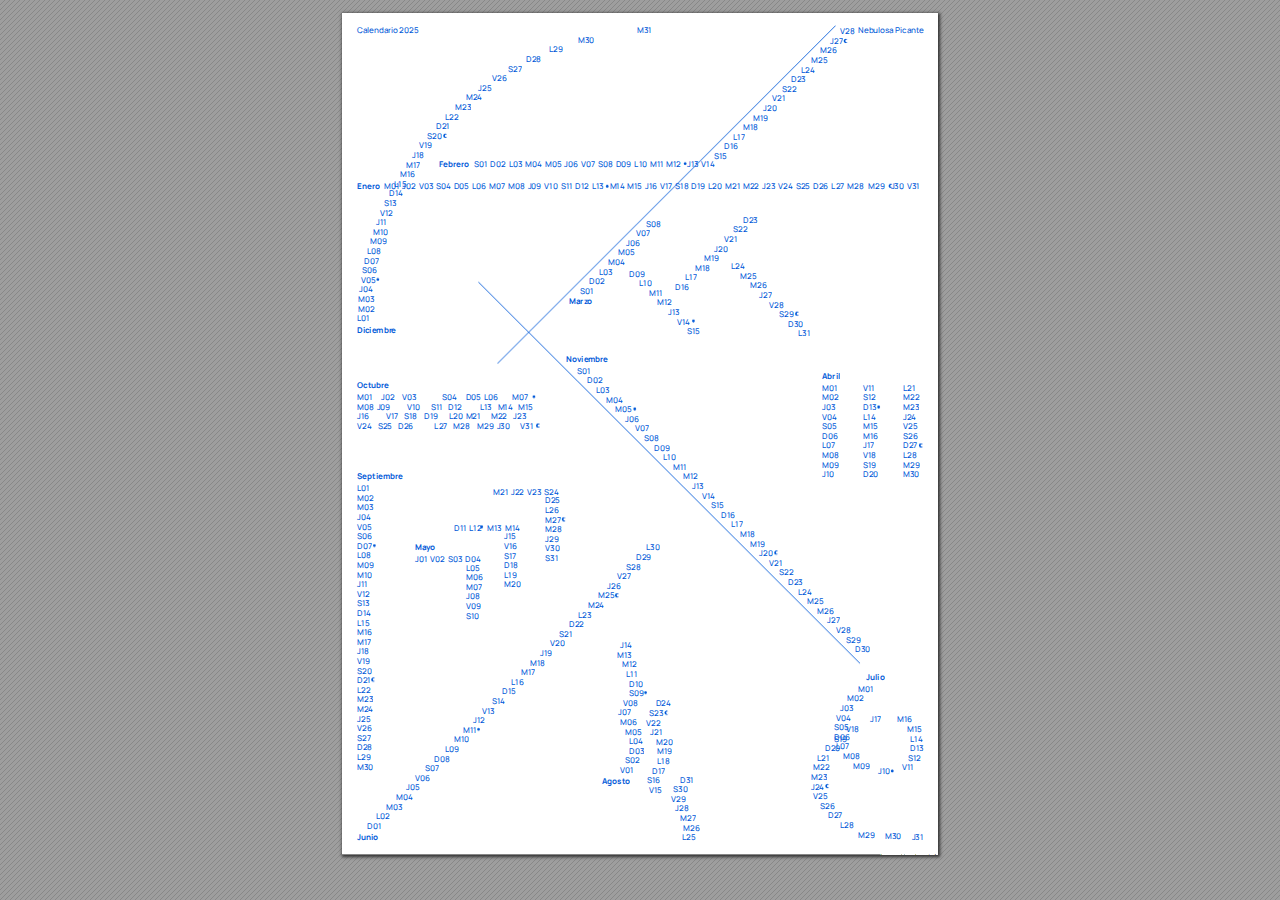
==== commit 7e4de61a: "start formatting" ====
--- a/index.html
+++ b/index.html
@@ -18,7 +18,47 @@
 <div id="pf1" class="pf w0 h0" data-page-no="1">
     <div class="pc pc1 w0 h0">
         <img class="bi x0 y0 w1 h1" alt="" src="background.png"/>
-        <div class="t m0 x1 h2 y1 ff1 fs0 fc0 sc0 ls0 ws0">M31</div><div class="t m0 x2 h2 y2 ff1 fs0 fc0 sc0 ls0 ws0">M30</div><div class="t m0 x3 h2 y3 ff1 fs0 fc0 sc0 ls0">L29</div><div class="t m0 x4 h2 y4 ff1 fs0 fc0 sc0 ls0">D28</div><div class="t m0 x5 h2 y5 ff1 fs0 fc0 sc0 ls0">S27</div><div class="t m0 x6 h2 y6 ff1 fs0 fc0 sc0 ls0">V26</div><div class="t m0 x7 h2 y7 ff1 fs0 fc0 sc0 ls0">J25</div><div class="t m0 x8 h2 y8 ff1 fs0 fc0 sc0 ls1 ws1">M24</div><div class="t m0 x9 h2 y9 ff1 fs0 fc0 sc0 ls0">M23</div><div class="t m0 xa h2 ya ff1 fs0 fc0 sc0 ls0">L22</div><div class="t m0 xb h2 yb ff1 fs0 fc0 sc0 ls0">D21</div><div class="t m0 xc h2 yc ff1 fs0 fc0 sc0 ls0">S20</div><div class="t m0 xd h2 yd ff1 fs0 fc0 sc0 ls0">V19</div><div class="t m0 xe h2 ye ff1 fs0 fc0 sc0 ls0">J18</div><div class="t m0 xf h2 yf ff1 fs0 fc0 sc0 ls0">M17</div><div class="t m0 x10 h2 y10 ff1 fs0 fc0 sc0 ls0">M16</div><div class="t m0 x11 h2 y11 ff1 fs0 fc0 sc0 ls0">L15</div><div class="t m0 x12 h2 y12 ff1 fs0 fc0 sc0 ls0">D14</div><div class="t m0 x13 h2 y13 ff1 fs0 fc0 sc0 ls0">S13</div><div class="t m0 x14 h2 y14 ff1 fs0 fc0 sc0 ls0">V12</div><div class="t m0 x15 h2 y15 ff1 fs0 fc0 sc0 ls0">J11</div><div class="t m0 x16 h2 y16 ff1 fs0 fc0 sc0 ls0">M10</div><div class="t m0 x17 h2 y17 ff1 fs0 fc0 sc0 ls0">M09</div><div class="t m0 x18 h2 y18 ff1 fs0 fc0 sc0 ls0">L08</div><div class="t m0 x19 h2 y19 ff1 fs0 fc0 sc0 ls0">D07</div><div class="t m0 x1a h2 y1a ff1 fs0 fc0 sc0 ls0">S06</div><div class="t m0 x1b h2 y1b ff1 fs0 fc0 sc0 ls0">V05</div><div class="t m0 x1c h2 y1c ff1 fs0 fc0 sc0 ls0">J04</div><div class="t m0 x1d h2 y1d ff1 fs0 fc0 sc0 ls0">M03</div><div class="t m0 x1d h2 y1e ff1 fs0 fc0 sc0 ls0">M02</div><div class="t m0 x1e h2 y1f ff1 fs0 fc0 sc0 ls0">L01</div><div class="t m0 x13 h2 y20 ff1 fs0 fc0 sc0 ls0 ws5">M01  J02  V03  S04  D05  L06  M07  M08  J09  V10  S11  D12  L13    M14  M15  J16  V17  S18  D19  L20  M21  M22  J23  V24  S25  D26  L27  M28   M29    J30  V31</div><div class="t m0 x1e h2 y21 ff1 fs0 fc0 sc0 ls0 ws5">M01      J02     V03                 S04      D05  L06         M07  </div><div class="t m0 x1e h2 y22 ff1 fs0 fc0 sc0 ls0 ws5">M08  J09           V10       S11    D12            L13    M14    M15  </div><div class="t m0 x1e h2 y23 ff1 fs0 fc0 sc0 ls0 ws5">J16           V17    S18     D19       L20  M21       M22    J23  </div><div class="t m0 x1e h2 y24 ff1 fs0 fc0 sc0 ls0 ws5">V24    S25    D26              L27    M28     M29  J30       V31</div><div class="t m0 x1e h3 y25 ff2 fs0 fc0 sc0 ls0 ws2">Enero</div><div class="t m0 x1e h3 y26 ff2 fs0 fc0 sc0 ls0 ws2">Octubre</div><div class="t m0 x1e h3 y27 ff2 fs0 fc0 sc0 ls0 ws2">Diciembr<span class="_ _0"></span>e</div><div class="t m0 x1f h2 y28 ff1 fs0 fc0 sc0 ls0">S01</div><div class="t m0 x20 h2 y29 ff1 fs0 fc0 sc0 ls0">D02</div><div class="t m0 x21 h2 y2a ff1 fs0 fc0 sc0 ls0">L03</div><div class="t m0 x22 h2 y2b ff1 fs0 fc0 sc0 ls0">M04</div><div class="t m0 x23 h2 y2c ff1 fs0 fc0 sc0 ls0">M05</div><div class="t m0 x24 h2 y2d ff1 fs0 fc0 sc0 ls0">J06</div><div class="t m0 x25 h2 y2e ff1 fs0 fc0 sc0 ls0">V07</div><div class="t m0 x26 h2 y2f ff1 fs0 fc0 sc0 ls0">S08</div><div class="t m0 x27 h2 y30 ff1 fs0 fc0 sc0 ls0">D09</div><div class="t m0 x28 h2 y31 ff1 fs0 fc0 sc0 ls0">L10</div><div class="t m0 x29 h2 y32 ff1 fs0 fc0 sc0 ls0">M11</div><div class="t m0 x2a h2 y33 ff1 fs0 fc0 sc0 ls0">M12</div><div class="t m0 x2b h2 y34 ff1 fs0 fc0 sc0 ls0">J13</div><div class="t m0 x2c h2 y35 ff1 fs0 fc0 sc0 ls0">V14</div><div class="t m0 x2d h2 y36 ff1 fs0 fc0 sc0 ls0">S15</div><div class="t m0 x2e h2 y37 ff1 fs0 fc0 sc0 ls0">D16</div><div class="t m0 x2f h2 y38 ff1 fs0 fc0 sc0 ls0">L17</div><div class="t m0 x30 h2 y39 ff1 fs0 fc0 sc0 ls0">M18</div><div class="t m0 x31 h2 y3a ff1 fs0 fc0 sc0 ls0">M19</div><div class="t m0 x32 h2 y3b ff1 fs0 fc0 sc0 ls0">J20</div><div class="t m0 x33 h2 y3c ff1 fs0 fc0 sc0 ls0">V21</div><div class="t m0 x34 h2 y3d ff1 fs0 fc0 sc0 ls0">S22</div><div class="t m0 x35 h2 y3e ff1 fs0 fc0 sc0 ls0">D23</div><div class="t m0 x36 h2 y3f ff1 fs0 fc0 sc0 ls1 ws1">L24</div><div class="t m0 x37 h2 y40 ff1 fs0 fc0 sc0 ls0">M25</div><div class="t m0 x38 h2 y41 ff1 fs0 fc0 sc0 ls0">M26</div><div class="t m0 x39 h2 y42 ff1 fs0 fc0 sc0 ls0">J27</div><div class="t m0 x3a h2 y43 ff1 fs0 fc0 sc0 ls0">V28</div><div class="t m0 x3b h2 y44 ff1 fs0 fc0 sc0 ls0">S29</div><div class="t m0 x3c h2 y45 ff1 fs0 fc0 sc0 ls0 ws0">D30</div><div class="t m0 x3d h3 y46 ff2 fs0 fc0 sc0 ls0 ws2">Novie<span class="_ _0"></span>mbre</div><div class="t m0 x3e h2 y47 ff1 fs0 fc0 sc0 ls0">M01</div><div class="t m0 x3e h2 y48 ff1 fs0 fc0 sc0 ls0">M02</div><div class="t m0 x3e h2 y49 ff1 fs0 fc0 sc0 ls0">J03</div><div class="t m0 x3e h2 y4a ff1 fs0 fc0 sc0 ls0">V04</div><div class="t m0 x3e h2 y4b ff1 fs0 fc0 sc0 ls0">S05</div><div class="t m0 x3e h2 y4c ff1 fs0 fc0 sc0 ls0">D06</div><div class="t m0 x3e h2 y4d ff1 fs0 fc0 sc0 ls0">L07</div><div class="t m0 x3e h2 y4e ff1 fs0 fc0 sc0 ls0">M08</div><div class="t m0 x3e h2 y4f ff1 fs0 fc0 sc0 ls0">M09</div><div class="t m0 x3e h2 y50 ff1 fs0 fc0 sc0 ls0">J10</div><div class="t m0 x3f h2 y51 ff1 fs0 fc0 sc0 ls0">L21</div><div class="t m0 x3f h2 y52 ff1 fs0 fc0 sc0 ls0">M22</div><div class="t m0 x3f h2 y53 ff1 fs0 fc0 sc0 ls0">M23</div><div class="t m0 x3f h2 y54 ff1 fs0 fc0 sc0 ls1 ws1">J24</div><div class="t m0 x3f h2 y55 ff1 fs0 fc0 sc0 ls0">V25</div><div class="t m0 x3f h2 y56 ff1 fs0 fc0 sc0 ls0">S26</div><div class="t m0 x3f h2 y57 ff1 fs0 fc0 sc0 ls0">D27</div><div class="t m0 x3f h2 y58 ff1 fs0 fc0 sc0 ls0">L28</div><div class="t m0 x3f h2 y59 ff1 fs0 fc0 sc0 ls0">M29</div><div class="t m0 x3f h2 y5a ff1 fs0 fc0 sc0 ls0 ws0">M30</div><div class="t m0 x40 h2 y5b ff1 fs0 fc0 sc0 ls0">V11</div><div class="t m0 x40 h2 y5c ff1 fs0 fc0 sc0 ls0">S12</div><div class="t m0 x40 h2 y5d ff1 fs0 fc0 sc0 ls0">D13</div><div class="t m0 x40 h2 y5e ff1 fs0 fc0 sc0 ls0">L14</div><div class="t m0 x40 h2 y5f ff1 fs0 fc0 sc0 ls0">M15</div><div class="t m0 x40 h2 y60 ff1 fs0 fc0 sc0 ls0">M16</div><div class="t m0 x40 h2 y61 ff1 fs0 fc0 sc0 ls0">J17</div><div class="t m0 x40 h2 y62 ff1 fs0 fc0 sc0 ls0">V18</div><div class="t m0 x40 h2 y63 ff1 fs0 fc0 sc0 ls0">S19</div><div class="t m0 x40 h2 y64 ff1 fs0 fc0 sc0 ls0">D20</div><div class="t m0 x3e h3 y65 ff2 fs0 fc0 sc0 ls0">Abril</div><div class="t m0 x1e h2 y66 ff1 fs0 fc0 sc0 ls0">L01</div><div class="t m0 x1e h2 y67 ff1 fs0 fc0 sc0 ls0">M02</div><div class="t m0 x1e h2 y68 ff1 fs0 fc0 sc0 ls0">M03</div><div class="t m0 x1e h2 y69 ff1 fs0 fc0 sc0 ls0">J04</div><div class="t m0 x1e h2 y6a ff1 fs0 fc0 sc0 ls0">V05</div><div class="t m0 x1e h2 y6b ff1 fs0 fc0 sc0 ls0">S06</div><div class="t m0 x1e h2 y6c ff1 fs0 fc0 sc0 ls0">D07</div><div class="t m0 x1e h2 y6d ff1 fs0 fc0 sc0 ls0">L08</div><div class="t m0 x1e h2 y6e ff1 fs0 fc0 sc0 ls0">M09</div><div class="t m0 x1e h2 y6f ff1 fs0 fc0 sc0 ls0">M10</div><div class="t m0 x1e h2 y70 ff1 fs0 fc0 sc0 ls0">J11</div><div class="t m0 x1e h2 y71 ff1 fs0 fc0 sc0 ls0">V12</div><div class="t m0 x1e h2 y72 ff1 fs0 fc0 sc0 ls0">S13</div><div class="t m0 x1e h2 y73 ff1 fs0 fc0 sc0 ls0">D14</div><div class="t m0 x1e h2 y74 ff1 fs0 fc0 sc0 ls0">L15</div><div class="t m0 x1e h2 y75 ff1 fs0 fc0 sc0 ls0">M16</div><div class="t m0 x1e h2 y76 ff1 fs0 fc0 sc0 ls0">M17</div><div class="t m0 x1e h2 y77 ff1 fs0 fc0 sc0 ls0">J18</div><div class="t m0 x1e h2 y78 ff1 fs0 fc0 sc0 ls0">V19</div><div class="t m0 x1e h2 y79 ff1 fs0 fc0 sc0 ls0">S20</div><div class="t m0 x1e h2 y7a ff1 fs0 fc0 sc0 ls0">D21</div><div class="t m0 x1e h2 y7b ff1 fs0 fc0 sc0 ls0">L22</div><div class="t m0 x1e h2 y7c ff1 fs0 fc0 sc0 ls0">M23</div><div class="t m0 x1e h2 y7d ff1 fs0 fc0 sc0 ls1 ws1">M24</div><div class="t m0 x1e h2 y7e ff1 fs0 fc0 sc0 ls0">J25</div><div class="t m0 x1e h2 y7f ff1 fs0 fc0 sc0 ls0">V26</div><div class="t m0 x1e h2 y80 ff1 fs0 fc0 sc0 ls0">S27</div><div class="t m0 x1e h2 y81 ff1 fs0 fc0 sc0 ls0">D28</div><div class="t m0 x1e h2 y82 ff1 fs0 fc0 sc0 ls0">L29</div><div class="t m0 x1e h2 y83 ff1 fs0 fc0 sc0 ls0 ws0">M30</div><div class="t m0 x1e h3 y84 ff2 fs0 fc0 sc0 ls0 ws2">Septiembr<span class="_ _0"></span>e</div><div class="t m0 x41 h2 y85 ff1 fs0 fc0 sc0 ls0 ws0">L30</div><div class="t m0 x42 h2 y86 ff1 fs0 fc0 sc0 ls0">D29</div><div class="t m0 x43 h2 y87 ff1 fs0 fc0 sc0 ls0">S28</div><div class="t m0 x44 h2 y88 ff1 fs0 fc0 sc0 ls0">V27</div><div class="t m0 x45 h2 y89 ff1 fs0 fc0 sc0 ls0">J26</div><div class="t m0 x46 h2 y8a ff1 fs0 fc0 sc0 ls0">M25</div><div class="t m0 x47 h2 y8b ff1 fs0 fc0 sc0 ls1 ws1">M24</div><div class="t m0 x2 h2 y8c ff1 fs0 fc0 sc0 ls0">L23</div><div class="t m0 x48 h2 y8d ff1 fs0 fc0 sc0 ls0">D22</div><div class="t m0 x49 h2 y8e ff1 fs0 fc0 sc0 ls0">S21</div><div class="t m0 x4a h2 y8f ff1 fs0 fc0 sc0 ls0">V20</div><div class="t m0 x4b h2 y90 ff1 fs0 fc0 sc0 ls0">J19</div><div class="t m0 x4c h2 y91 ff1 fs0 fc0 sc0 ls0">M18</div><div class="t m0 x4d h2 y92 ff1 fs0 fc0 sc0 ls0">M17</div><div class="t m0 x4e h2 y93 ff1 fs0 fc0 sc0 ls0">L16</div><div class="t m0 x4f h2 y94 ff1 fs0 fc0 sc0 ls0">D15</div><div class="t m0 x6 h2 y95 ff1 fs0 fc0 sc0 ls0">S14</div><div class="t m0 x50 h2 y96 ff1 fs0 fc0 sc0 ls0">V13</div><div class="t m0 x51 h2 y97 ff1 fs0 fc0 sc0 ls0">J12</div><div class="t m0 x52 h2 y98 ff1 fs0 fc0 sc0 ls0">M11</div><div class="t m0 x53 h2 y99 ff1 fs0 fc0 sc0 ls0">M10</div><div class="t m0 xa h2 y9a ff1 fs0 fc0 sc0 ls0">L09</div><div class="t m0 x54 h2 y9b ff1 fs0 fc0 sc0 ls0">D08</div><div class="t m0 x55 h2 y9c ff1 fs0 fc0 sc0 ls0">S07</div><div class="t m0 x56 h2 y9d ff1 fs0 fc0 sc0 ls0">V06</div><div class="t m0 xf h2 y9e ff1 fs0 fc0 sc0 ls0">J05</div><div class="t m0 x57 h2 y9f ff1 fs0 fc0 sc0 ls0">M04</div><div class="t m0 x58 h2 ya0 ff1 fs0 fc0 sc0 ls0">M03</div><div class="t m0 x15 h2 ya1 ff1 fs0 fc0 sc0 ls0">L02</div><div class="t m0 x18 h2 ya2 ff1 fs0 fc0 sc0 ls0">D01</div><div class="t m0 x1e h3 ya3 ff2 fs0 fc0 sc0 ls0">Junio</div><div class="t m0 x56 h3 ya4 ff2 fs0 fc0 sc0 ls2 ws3">May<span class="_ _1"></span>o</div><div class="t m0 x56 h2 ya5 ff1 fs0 fc0 sc0 ls0 ws5">J01  V02  S03  D04</div><div class="t m0 x8 h2 ya6 ff1 fs0 fc0 sc0 ls0">L05</div><div class="t m0 x8 h2 ya7 ff1 fs0 fc0 sc0 ls0">M06</div><div class="t m0 x8 h2 ya8 ff1 fs0 fc0 sc0 ls0">M07</div><div class="t m0 x8 h2 ya9 ff1 fs0 fc0 sc0 ls0">J08</div><div class="t m0 x8 h2 yaa ff1 fs0 fc0 sc0 ls0">V09</div><div class="t m0 x8 h2 yab ff1 fs0 fc0 sc0 ls0">S10</div><div class="t m0 x53 h2 yac ff1 fs0 fc0 sc0 ls0 ws5">D11  L12    M13  M14</div><div class="t m0 x59 h2 yad ff1 fs0 fc0 sc0 ls0">J15</div><div class="t m0 x59 h2 yae ff1 fs0 fc0 sc0 ls0">V16</div><div class="t m0 x59 h2 yaf ff1 fs0 fc0 sc0 ls0">S17</div><div class="t m0 x59 h2 yb0 ff1 fs0 fc0 sc0 ls0">D18</div><div class="t m0 x59 h2 yb1 ff1 fs0 fc0 sc0 ls0">L19</div><div class="t m0 x59 h2 yb2 ff1 fs0 fc0 sc0 ls0">M20</div><div class="t m0 x5a h2 yb3 ff1 fs0 fc0 sc0 ls0 ws5">M21  J22  V23  S24</div><div class="t m0 x5b h2 yb4 ff1 fs0 fc0 sc0 ls0">D25</div><div class="t m0 x5b h2 yb5 ff1 fs0 fc0 sc0 ls0">L26</div><div class="t m0 x5b h2 yb6 ff1 fs0 fc0 sc0 ls0">M27</div><div class="t m0 x5b h2 yb7 ff1 fs0 fc0 sc0 ls0">M28</div><div class="t m0 x5b h2 yb8 ff1 fs0 fc0 sc0 ls0">J29</div><div class="t m0 x5b h2 yb9 ff1 fs0 fc0 sc0 ls0 ws0">V30</div><div class="t m0 x5b h2 yba ff1 fs0 fc0 sc0 ls0 ws0">S31</div><div class="t m0 x5c h2 ybb ff1 fs0 fc0 sc0 ls0">J14</div><div class="t m0 x44 h2 ybc ff1 fs0 fc0 sc0 ls0">M13</div><div class="t m0 x5d h2 ybd ff1 fs0 fc0 sc0 ls0">M12</div><div class="t m0 x43 h2 ybe ff1 fs0 fc0 sc0 ls0">L11</div><div class="t m0 x5e h2 ybf ff1 fs0 fc0 sc0 ls0">D10</div><div class="t m0 x5e h2 yc0 ff1 fs0 fc0 sc0 ls0">S09</div><div class="t m0 x5f h2 yc1 ff1 fs0 fc0 sc0 ls0">V08</div><div class="t m0 x60 h2 yc2 ff1 fs0 fc0 sc0 ls0">J07</div><div class="t m0 x5c h2 yc3 ff1 fs0 fc0 sc0 ls0">M06</div><div class="t m0 x24 h2 yc4 ff1 fs0 fc0 sc0 ls0">M05</div><div class="t m0 x5e h2 yc5 ff1 fs0 fc0 sc0 ls0">L04</div><div class="t m0 x5e h2 yc6 ff1 fs0 fc0 sc0 ls0">D03</div><div class="t m0 x24 h2 yc7 ff1 fs0 fc0 sc0 ls0">S02</div><div class="t m0 x5c h2 yc8 ff1 fs0 fc0 sc0 ls0">V01</div><div class="t m0 x61 h2 yc9 ff1 fs0 fc0 sc0 ls1 ws1">D24</div><div class="t m0 x62 h2 yca ff1 fs0 fc0 sc0 ls0">S23</div><div class="t m0 x41 h2 ycb ff1 fs0 fc0 sc0 ls0">V22</div><div class="t m0 x63 h2 ycc ff1 fs0 fc0 sc0 ls0">J21</div><div class="t m0 x61 h2 ycd ff1 fs0 fc0 sc0 ls0">M20</div><div class="t m0 x64 h2 yce ff1 fs0 fc0 sc0 ls0">M19</div><div class="t m0 x64 h2 ycf ff1 fs0 fc0 sc0 ls0">L18</div><div class="t m0 x65 h2 yd0 ff1 fs0 fc0 sc0 ls0">D17</div><div class="t m0 x66 h2 yd1 ff1 fs0 fc0 sc0 ls0">S16</div><div class="t m0 x62 h2 yd2 ff1 fs0 fc0 sc0 ls0">V15</div><div class="t m0 x67 h2 yd3 ff1 fs0 fc0 sc0 ls0 ws0">D31</div><div class="t m0 x29 h2 yd4 ff1 fs0 fc0 sc0 ls0 ws0">S30</div><div class="t m0 x68 h2 yd5 ff1 fs0 fc0 sc0 ls0">V29</div><div class="t m0 x69 h2 yd6 ff1 fs0 fc0 sc0 ls0">J28</div><div class="t m0 x67 h2 yd7 ff1 fs0 fc0 sc0 ls0">M27</div><div class="t m0 x2a h2 yd8 ff1 fs0 fc0 sc0 ls0">M26</div><div class="t m0 x6a h2 yd9 ff1 fs0 fc0 sc0 ls0">L25</div><div class="t m0 x6b h3 yda ff2 fs0 fc0 sc0 ls0 ws2">Agost<span class="_ _0"></span>o</div><div class="t m0 x41 h2 ydb ff1 fs0 fc0 sc0 ls0">S08</div><div class="t m0 x42 h2 ydc ff1 fs0 fc0 sc0 ls0">V07</div><div class="t m0 x43 h2 ydd ff1 fs0 fc0 sc0 ls0">J06</div><div class="t m0 x60 h2 yde ff1 fs0 fc0 sc0 ls0">M05</div><div class="t m0 x6c h2 ydf ff1 fs0 fc0 sc0 ls0">M04</div><div class="t m0 x6d h2 ye0 ff1 fs0 fc0 sc0 ls0">L03</div><div class="t m0 x6e h2 ye1 ff1 fs0 fc0 sc0 ls0">D02</div><div class="t m0 x6f h2 ye2 ff1 fs0 fc0 sc0 ls0">S01</div><div class="t m0 x5e h2 ye3 ff1 fs0 fc0 sc0 ls0">D09</div><div class="t m0 x70 h2 ye4 ff1 fs0 fc0 sc0 ls0">L10</div><div class="t m0 x62 h2 ye5 ff1 fs0 fc0 sc0 ls0">M11</div><div class="t m0 x64 h2 ye6 ff1 fs0 fc0 sc0 ls0">M12</div><div class="t m0 x71 h2 ye7 ff1 fs0 fc0 sc0 ls0">J13</div><div class="t m0 x72 h2 ye8 ff1 fs0 fc0 sc0 ls0">V14</div><div class="t m0 x73 h2 ye9 ff1 fs0 fc0 sc0 ls0">S15</div><div class="t m0 x74 h2 yea ff1 fs0 fc0 sc0 ls0">D23</div><div class="t m0 x75 h2 yeb ff1 fs0 fc0 sc0 ls0">S22</div><div class="t m0 x76 h2 yec ff1 fs0 fc0 sc0 ls0">V21</div><div class="t m0 x77 h2 yed ff1 fs0 fc0 sc0 ls0">J20</div><div class="t m0 x78 h2 yee ff1 fs0 fc0 sc0 ls0">M19</div><div class="t m0 x79 h2 yef ff1 fs0 fc0 sc0 ls0">M18</div><div class="t m0 x7a h2 yf0 ff1 fs0 fc0 sc0 ls0">L17</div><div class="t m0 x69 h2 yf1 ff1 fs0 fc0 sc0 ls0">D16</div><div class="t m0 x2f h2 yf2 ff1 fs0 fc0 sc0 ls1 ws1">L24</div><div class="t m0 x30 h2 yf3 ff1 fs0 fc0 sc0 ls0">M25</div><div class="t m0 x31 h2 yf4 ff1 fs0 fc0 sc0 ls0">M26</div><div class="t m0 x32 h2 yf5 ff1 fs0 fc0 sc0 ls0">J27</div><div class="t m0 x33 h2 yf6 ff1 fs0 fc0 sc0 ls0">V28</div><div class="t m0 x34 h2 yf7 ff1 fs0 fc0 sc0 ls0">S29</div><div class="t m0 x35 h2 yf8 ff1 fs0 fc0 sc0 ls0 ws0">D30</div><div class="t m0 x36 h2 yf9 ff1 fs0 fc0 sc0 ls0 ws0">L31</div><div class="t m0 x48 h3 yfa ff2 fs0 fc0 sc0 ls0 ws2">Marz<span class="_ _0"></span>o</div><div class="t m0 x7b h2 yfb ff1 fs0 fc0 sc0 ls0">M16</div><div class="t m0 x7c h2 yfc ff1 fs0 fc0 sc0 ls0">M15</div><div class="t m0 x7d h2 yfd ff1 fs0 fc0 sc0 ls0">L14</div><div class="t m0 x7d h2 yfe ff1 fs0 fc0 sc0 ls0">D13</div><div class="t m0 x7e h2 yff ff1 fs0 fc0 sc0 ls0">S12</div><div class="t m0 x7f h2 y100 ff1 fs0 fc0 sc0 ls0">V11</div><div class="t m0 x80 h2 y101 ff1 fs0 fc0 sc0 ls0">M01</div><div class="t m0 x81 h2 y102 ff1 fs0 fc0 sc0 ls0">M02</div><div class="t m0 x82 h2 y103 ff1 fs0 fc0 sc0 ls0">J03</div><div class="t m0 x3a h2 y104 ff1 fs0 fc0 sc0 ls0">V04</div><div class="t m0 x83 h2 y105 ff1 fs0 fc0 sc0 ls0">S05</div><div class="t m0 x83 h2 y106 ff1 fs0 fc0 sc0 ls0">D06</div><div class="t m0 x3a h2 y107 ff1 fs0 fc0 sc0 ls0">L07</div><div class="t m0 x84 h2 y108 ff1 fs0 fc0 sc0 ls0">M08</div><div class="t m0 x85 h2 y109 ff1 fs0 fc0 sc0 ls0">M09</div><div class="t m0 x86 h2 y10a ff1 fs0 fc0 sc0 ls0">J17</div><div class="t m0 x3b h2 y10b ff1 fs0 fc0 sc0 ls0">V18</div><div class="t m0 x83 h2 y10c ff1 fs0 fc0 sc0 ls0">S19</div><div class="t m0 x87 h2 y10d ff1 fs0 fc0 sc0 ls0">D20</div><div class="t m0 x38 h2 y10e ff1 fs0 fc0 sc0 ls0">L21</div><div class="t m0 x88 h2 y10f ff1 fs0 fc0 sc0 ls0">M22</div><div class="t m0 x89 h2 y110 ff1 fs0 fc0 sc0 ls0">M23</div><div class="t m0 x89 h2 y111 ff1 fs0 fc0 sc0 ls1 ws1">J24</div><div class="t m0 x88 h2 y112 ff1 fs0 fc0 sc0 ls0">V25</div><div class="t m0 x8a h2 y113 ff1 fs0 fc0 sc0 ls0">S26</div><div class="t m0 x8b h2 y114 ff1 fs0 fc0 sc0 ls0">D27</div><div class="t m0 x82 h2 y115 ff1 fs0 fc0 sc0 ls0">L28</div><div class="t m0 x80 h2 y116 ff1 fs0 fc0 sc0 ls0">M29</div><div class="t m0 x8c h2 y117 ff1 fs0 fc0 sc0 ls0">J10</div><div class="t m0 x8d h2 y118 ff1 fs0 fc0 sc0 ls0 ws4">M30<span class="_"> </span><span class="ws0 v1">J31</span></div><div class="t m0 x8e h3 y119 ff2 fs0 fc0 sc0 ls0 ws2">Julio</div><div class="t m0 x1e h2 y11a ff1 fs0 fc0 sc0 ls0 ws5">Calendario 2025<span class="_ _2"> </span><span class="v0">Nebulosa Picant<span class="_ _0"></span>e</span></div><div class="t m0 x8f h2 y11b ff1 fs0 fc0 sc0 ls0 ws5">S01  D02  L03  M04  M05  J06  V07  S08  D09  L10  M11  M12    J13  V14 </div><div class="t m0 x82 h2 y11c ff1 fs0 fc0 sc0 ls0">V28</div><div class="t m0 x90 h2 y11d ff1 fs0 fc0 sc0 ls0">J27</div><div class="t m0 x8a h2 y11e ff1 fs0 fc0 sc0 ls0">M26</div><div class="t m0 x89 h2 y11f ff1 fs0 fc0 sc0 ls0">M25</div><div class="t m0 x91 h2 y120 ff1 fs0 fc0 sc0 ls1 ws1">L24</div><div class="t m0 x92 h2 y121 ff1 fs0 fc0 sc0 ls0">D23</div><div class="t m0 x93 h2 y122 ff1 fs0 fc0 sc0 ls0">S22</div><div class="t m0 x94 h2 y123 ff1 fs0 fc0 sc0 ls0">V21</div><div class="t m0 x95 h2 y124 ff1 fs0 fc0 sc0 ls0">J20</div><div class="t m0 x96 h2 y125 ff1 fs0 fc0 sc0 ls0">M19</div><div class="t m0 x74 h2 y126 ff1 fs0 fc0 sc0 ls0">M18</div><div class="t m0 x75 h2 y127 ff1 fs0 fc0 sc0 ls0">L17</div><div class="t m0 x76 h2 y128 ff1 fs0 fc0 sc0 ls0">D16</div><div class="t m0 x77 h2 y129 ff1 fs0 fc0 sc0 ls0">S15</div><div class="t m0 x97 h3 y12a ff2 fs0 fc0 sc0 ls0 ws2">Febrer<span class="_ _0"></span>o</div></div><div class="pi" data-data='{"ctm":[1.000000,0.000000,0.000000,1.000000,0.000000,0.000000]}'>
+        <div class="t m0 x1 h2 y1 ff1 fs0 fc0 sc0 ls0 ws0">M31</div>
+        <div class="t m0 x2 h2 y2 ff1 fs0 fc0 sc0 ls0 ws0">M30</div>
+        <div class="t m0 x3 h2 y3 ff1 fs0 fc0 sc0 ls0">L29</div>
+        <div class="t m0 x4 h2 y4 ff1 fs0 fc0 sc0 ls0">D28</div>
+        <div class="t m0 x5 h2 y5 ff1 fs0 fc0 sc0 ls0">S27</div>
+        <div class="t m0 x6 h2 y6 ff1 fs0 fc0 sc0 ls0">V26</div>
+        <div class="t m0 x7 h2 y7 ff1 fs0 fc0 sc0 ls0">J25</div>
+        <div class="t m0 x8 h2 y8 ff1 fs0 fc0 sc0 ls1 ws1">M24</div>
+        <div class="t m0 x9 h2 y9 ff1 fs0 fc0 sc0 ls0">M23</div>
+        <div class="t m0 xa h2 ya ff1 fs0 fc0 sc0 ls0">L22</div>
+        <div class="t m0 xb h2 yb ff1 fs0 fc0 sc0 ls0">D21</div>
+        <div class="t m0 xc h2 yc ff1 fs0 fc0 sc0 ls0">S20</div>
+        <div class="t m0 xd h2 yd ff1 fs0 fc0 sc0 ls0">V19</div>
+        <div class="t m0 xe h2 ye ff1 fs0 fc0 sc0 ls0">J18</div>
+        <div class="t m0 xf h2 yf ff1 fs0 fc0 sc0 ls0">M17</div>
+        <div class="t m0 x10 h2 y10 ff1 fs0 fc0 sc0 ls0">M16</div><div class="t m0 x11 h2 y11 ff1 fs0 fc0 sc0 ls0">L15</div>
+        <div class="t m0 x12 h2 y12 ff1 fs0 fc0 sc0 ls0">D14</div><div class="t m0 x13 h2 y13 ff1 fs0 fc0 sc0 ls0">S13</div>
+        <div class="t m0 x14 h2 y14 ff1 fs0 fc0 sc0 ls0">V12</div><div class="t m0 x15 h2 y15 ff1 fs0 fc0 sc0 ls0">J11</div>
+        <div class="t m0 x16 h2 y16 ff1 fs0 fc0 sc0 ls0">M10</div><div class="t m0 x17 h2 y17 ff1 fs0 fc0 sc0 ls0">M09</div>
+        <div class="t m0 x18 h2 y18 ff1 fs0 fc0 sc0 ls0">L08</div><div class="t m0 x19 h2 y19 ff1 fs0 fc0 sc0 ls0">D07</div>
+        <div class="t m0 x1a h2 y1a ff1 fs0 fc0 sc0 ls0">S06</div><div class="t m0 x1b h2 y1b ff1 fs0 fc0 sc0 ls0">V05</div><div class="t m0 x1c h2 y1c ff1 fs0 fc0 sc0 ls0">J04</div><div class="t m0 x1d h2 y1d ff1 fs0 fc0 sc0 ls0">M03</div><div class="t m0 x1d h2 y1e ff1 fs0 fc0 sc0 ls0">M02</div><div class="t m0 x1e h2 y1f ff1 fs0 fc0 sc0 ls0">L01</div>
+        <div class="t m0 x13 h2 y20 ff1 fs0 fc0 sc0 ls0 ws5">M01  J02  V03  S04  D05  L06  M07  M08  J09  V10  S11  D12  L13    M14  M15  J16  V17  S18  D19  L20  M21  M22  J23  V24  S25  D26  L27  M28   M29    J30  V31</div><div class="t m0 x1e h2 y21 ff1 fs0 fc0 sc0 ls0 ws5">M01      J02     V03                 S04      D05  L06         M07  </div><div class="t m0 x1e h2 y22 ff1 fs0 fc0 sc0 ls0 ws5">M08  J09           V10       S11    D12            L13    M14    M15  </div><div class="t m0 x1e h2 y23 ff1 fs0 fc0 sc0 ls0 ws5">J16           V17    S18     D19       L20  M21       M22    J23  </div><div class="t m0 x1e h2 y24 ff1 fs0 fc0 sc0 ls0 ws5">V24    S25    D26              L27    M28     M29  J30       V31</div><div class="t m0 x1e h3 y25 ff2 fs0 fc0 sc0 ls0 ws2">Enero</div><div class="t m0 x1e h3 y26 ff2 fs0 fc0 sc0 ls0 ws2">Octubre</div><div class="t m0 x1e h3 y27 ff2 fs0 fc0 sc0 ls0 ws2">Diciembr<span class="_ _0"></span>e</div><div class="t m0 x1f h2 y28 ff1 fs0 fc0 sc0 ls0">S01</div><div class="t m0 x20 h2 y29 ff1 fs0 fc0 sc0 ls0">D02</div><div class="t m0 x21 h2 y2a ff1 fs0 fc0 sc0 ls0">L03</div><div class="t m0 x22 h2 y2b ff1 fs0 fc0 sc0 ls0">M04</div><div class="t m0 x23 h2 y2c ff1 fs0 fc0 sc0 ls0">M05</div><div class="t m0 x24 h2 y2d ff1 fs0 fc0 sc0 ls0">J06</div><div class="t m0 x25 h2 y2e ff1 fs0 fc0 sc0 ls0">V07</div><div class="t m0 x26 h2 y2f ff1 fs0 fc0 sc0 ls0">S08</div><div class="t m0 x27 h2 y30 ff1 fs0 fc0 sc0 ls0">D09</div><div class="t m0 x28 h2 y31 ff1 fs0 fc0 sc0 ls0">L10</div><div class="t m0 x29 h2 y32 ff1 fs0 fc0 sc0 ls0">M11</div><div class="t m0 x2a h2 y33 ff1 fs0 fc0 sc0 ls0">M12</div><div class="t m0 x2b h2 y34 ff1 fs0 fc0 sc0 ls0">J13</div><div class="t m0 x2c h2 y35 ff1 fs0 fc0 sc0 ls0">V14</div><div class="t m0 x2d h2 y36 ff1 fs0 fc0 sc0 ls0">S15</div><div class="t m0 x2e h2 y37 ff1 fs0 fc0 sc0 ls0">D16</div><div class="t m0 x2f h2 y38 ff1 fs0 fc0 sc0 ls0">L17</div><div class="t m0 x30 h2 y39 ff1 fs0 fc0 sc0 ls0">M18</div><div class="t m0 x31 h2 y3a ff1 fs0 fc0 sc0 ls0">M19</div><div class="t m0 x32 h2 y3b ff1 fs0 fc0 sc0 ls0">J20</div><div class="t m0 x33 h2 y3c ff1 fs0 fc0 sc0 ls0">V21</div><div class="t m0 x34 h2 y3d ff1 fs0 fc0 sc0 ls0">S22</div><div class="t m0 x35 h2 y3e ff1 fs0 fc0 sc0 ls0">D23</div><div class="t m0 x36 h2 y3f ff1 fs0 fc0 sc0 ls1 ws1">L24</div><div class="t m0 x37 h2 y40 ff1 fs0 fc0 sc0 ls0">M25</div><div class="t m0 x38 h2 y41 ff1 fs0 fc0 sc0 ls0">M26</div><div class="t m0 x39 h2 y42 ff1 fs0 fc0 sc0 ls0">J27</div><div class="t m0 x3a h2 y43 ff1 fs0 fc0 sc0 ls0">V28</div><div class="t m0 x3b h2 y44 ff1 fs0 fc0 sc0 ls0">S29</div><div class="t m0 x3c h2 y45 ff1 fs0 fc0 sc0 ls0 ws0">D30</div><div class="t m0 x3d h3 y46 ff2 fs0 fc0 sc0 ls0 ws2">Novie<span class="_ _0"></span>mbre</div><div class="t m0 x3e h2 y47 ff1 fs0 fc0 sc0 ls0">M01</div><div class="t m0 x3e h2 y48 ff1 fs0 fc0 sc0 ls0">M02</div><div class="t m0 x3e h2 y49 ff1 fs0 fc0 sc0 ls0">J03</div><div class="t m0 x3e h2 y4a ff1 fs0 fc0 sc0 ls0">V04</div><div class="t m0 x3e h2 y4b ff1 fs0 fc0 sc0 ls0">S05</div><div class="t m0 x3e h2 y4c ff1 fs0 fc0 sc0 ls0">D06</div><div class="t m0 x3e h2 y4d ff1 fs0 fc0 sc0 ls0">L07</div><div class="t m0 x3e h2 y4e ff1 fs0 fc0 sc0 ls0">M08</div><div class="t m0 x3e h2 y4f ff1 fs0 fc0 sc0 ls0">M09</div><div class="t m0 x3e h2 y50 ff1 fs0 fc0 sc0 ls0">J10</div><div class="t m0 x3f h2 y51 ff1 fs0 fc0 sc0 ls0">L21</div><div class="t m0 x3f h2 y52 ff1 fs0 fc0 sc0 ls0">M22</div><div class="t m0 x3f h2 y53 ff1 fs0 fc0 sc0 ls0">M23</div><div class="t m0 x3f h2 y54 ff1 fs0 fc0 sc0 ls1 ws1">J24</div><div class="t m0 x3f h2 y55 ff1 fs0 fc0 sc0 ls0">V25</div><div class="t m0 x3f h2 y56 ff1 fs0 fc0 sc0 ls0">S26</div><div class="t m0 x3f h2 y57 ff1 fs0 fc0 sc0 ls0">D27</div><div class="t m0 x3f h2 y58 ff1 fs0 fc0 sc0 ls0">L28</div><div class="t m0 x3f h2 y59 ff1 fs0 fc0 sc0 ls0">M29</div><div class="t m0 x3f h2 y5a ff1 fs0 fc0 sc0 ls0 ws0">M30</div><div class="t m0 x40 h2 y5b ff1 fs0 fc0 sc0 ls0">V11</div><div class="t m0 x40 h2 y5c ff1 fs0 fc0 sc0 ls0">S12</div><div class="t m0 x40 h2 y5d ff1 fs0 fc0 sc0 ls0">D13</div><div class="t m0 x40 h2 y5e ff1 fs0 fc0 sc0 ls0">L14</div><div class="t m0 x40 h2 y5f ff1 fs0 fc0 sc0 ls0">M15</div><div class="t m0 x40 h2 y60 ff1 fs0 fc0 sc0 ls0">M16</div><div class="t m0 x40 h2 y61 ff1 fs0 fc0 sc0 ls0">J17</div><div class="t m0 x40 h2 y62 ff1 fs0 fc0 sc0 ls0">V18</div><div class="t m0 x40 h2 y63 ff1 fs0 fc0 sc0 ls0">S19</div><div class="t m0 x40 h2 y64 ff1 fs0 fc0 sc0 ls0">D20</div><div class="t m0 x3e h3 y65 ff2 fs0 fc0 sc0 ls0">Abril</div><div class="t m0 x1e h2 y66 ff1 fs0 fc0 sc0 ls0">L01</div><div class="t m0 x1e h2 y67 ff1 fs0 fc0 sc0 ls0">M02</div><div class="t m0 x1e h2 y68 ff1 fs0 fc0 sc0 ls0">M03</div><div class="t m0 x1e h2 y69 ff1 fs0 fc0 sc0 ls0">J04</div><div class="t m0 x1e h2 y6a ff1 fs0 fc0 sc0 ls0">V05</div><div class="t m0 x1e h2 y6b ff1 fs0 fc0 sc0 ls0">S06</div><div class="t m0 x1e h2 y6c ff1 fs0 fc0 sc0 ls0">D07</div><div class="t m0 x1e h2 y6d ff1 fs0 fc0 sc0 ls0">L08</div><div class="t m0 x1e h2 y6e ff1 fs0 fc0 sc0 ls0">M09</div><div class="t m0 x1e h2 y6f ff1 fs0 fc0 sc0 ls0">M10</div><div class="t m0 x1e h2 y70 ff1 fs0 fc0 sc0 ls0">J11</div><div class="t m0 x1e h2 y71 ff1 fs0 fc0 sc0 ls0">V12</div><div class="t m0 x1e h2 y72 ff1 fs0 fc0 sc0 ls0">S13</div><div class="t m0 x1e h2 y73 ff1 fs0 fc0 sc0 ls0">D14</div><div class="t m0 x1e h2 y74 ff1 fs0 fc0 sc0 ls0">L15</div><div class="t m0 x1e h2 y75 ff1 fs0 fc0 sc0 ls0">M16</div><div class="t m0 x1e h2 y76 ff1 fs0 fc0 sc0 ls0">M17</div><div class="t m0 x1e h2 y77 ff1 fs0 fc0 sc0 ls0">J18</div><div class="t m0 x1e h2 y78 ff1 fs0 fc0 sc0 ls0">V19</div><div class="t m0 x1e h2 y79 ff1 fs0 fc0 sc0 ls0">S20</div><div class="t m0 x1e h2 y7a ff1 fs0 fc0 sc0 ls0">D21</div><div class="t m0 x1e h2 y7b ff1 fs0 fc0 sc0 ls0">L22</div><div class="t m0 x1e h2 y7c ff1 fs0 fc0 sc0 ls0">M23</div><div class="t m0 x1e h2 y7d ff1 fs0 fc0 sc0 ls1 ws1">M24</div><div class="t m0 x1e h2 y7e ff1 fs0 fc0 sc0 ls0">J25</div><div class="t m0 x1e h2 y7f ff1 fs0 fc0 sc0 ls0">V26</div><div class="t m0 x1e h2 y80 ff1 fs0 fc0 sc0 ls0">S27</div><div class="t m0 x1e h2 y81 ff1 fs0 fc0 sc0 ls0">D28</div><div class="t m0 x1e h2 y82 ff1 fs0 fc0 sc0 ls0">L29</div><div class="t m0 x1e h2 y83 ff1 fs0 fc0 sc0 ls0 ws0">M30</div><div class="t m0 x1e h3 y84 ff2 fs0 fc0 sc0 ls0 ws2">Septiembr<span class="_ _0"></span>e</div><div class="t m0 x41 h2 y85 ff1 fs0 fc0 sc0 ls0 ws0">L30</div><div class="t m0 x42 h2 y86 ff1 fs0 fc0 sc0 ls0">D29</div><div class="t m0 x43 h2 y87 ff1 fs0 fc0 sc0 ls0">S28</div><div class="t m0 x44 h2 y88 ff1 fs0 fc0 sc0 ls0">V27</div><div class="t m0 x45 h2 y89 ff1 fs0 fc0 sc0 ls0">J26</div><div class="t m0 x46 h2 y8a ff1 fs0 fc0 sc0 ls0">M25</div><div class="t m0 x47 h2 y8b ff1 fs0 fc0 sc0 ls1 ws1">M24</div><div class="t m0 x2 h2 y8c ff1 fs0 fc0 sc0 ls0">L23</div><div class="t m0 x48 h2 y8d ff1 fs0 fc0 sc0 ls0">D22</div><div class="t m0 x49 h2 y8e ff1 fs0 fc0 sc0 ls0">S21</div><div class="t m0 x4a h2 y8f ff1 fs0 fc0 sc0 ls0">V20</div><div class="t m0 x4b h2 y90 ff1 fs0 fc0 sc0 ls0">J19</div><div class="t m0 x4c h2 y91 ff1 fs0 fc0 sc0 ls0">M18</div><div class="t m0 x4d h2 y92 ff1 fs0 fc0 sc0 ls0">M17</div><div class="t m0 x4e h2 y93 ff1 fs0 fc0 sc0 ls0">L16</div><div class="t m0 x4f h2 y94 ff1 fs0 fc0 sc0 ls0">D15</div><div class="t m0 x6 h2 y95 ff1 fs0 fc0 sc0 ls0">S14</div><div class="t m0 x50 h2 y96 ff1 fs0 fc0 sc0 ls0">V13</div><div class="t m0 x51 h2 y97 ff1 fs0 fc0 sc0 ls0">J12</div><div class="t m0 x52 h2 y98 ff1 fs0 fc0 sc0 ls0">M11</div><div class="t m0 x53 h2 y99 ff1 fs0 fc0 sc0 ls0">M10</div><div class="t m0 xa h2 y9a ff1 fs0 fc0 sc0 ls0">L09</div><div class="t m0 x54 h2 y9b ff1 fs0 fc0 sc0 ls0">D08</div><div class="t m0 x55 h2 y9c ff1 fs0 fc0 sc0 ls0">S07</div><div class="t m0 x56 h2 y9d ff1 fs0 fc0 sc0 ls0">V06</div><div class="t m0 xf h2 y9e ff1 fs0 fc0 sc0 ls0">J05</div><div class="t m0 x57 h2 y9f ff1 fs0 fc0 sc0 ls0">M04</div><div class="t m0 x58 h2 ya0 ff1 fs0 fc0 sc0 ls0">M03</div><div class="t m0 x15 h2 ya1 ff1 fs0 fc0 sc0 ls0">L02</div><div class="t m0 x18 h2 ya2 ff1 fs0 fc0 sc0 ls0">D01</div><div class="t m0 x1e h3 ya3 ff2 fs0 fc0 sc0 ls0">Junio</div><div class="t m0 x56 h3 ya4 ff2 fs0 fc0 sc0 ls2 ws3">May<span class="_ _1"></span>o</div><div class="t m0 x56 h2 ya5 ff1 fs0 fc0 sc0 ls0 ws5">J01  V02  S03  D04</div><div class="t m0 x8 h2 ya6 ff1 fs0 fc0 sc0 ls0">L05</div><div class="t m0 x8 h2 ya7 ff1 fs0 fc0 sc0 ls0">M06</div><div class="t m0 x8 h2 ya8 ff1 fs0 fc0 sc0 ls0">M07</div><div class="t m0 x8 h2 ya9 ff1 fs0 fc0 sc0 ls0">J08</div><div class="t m0 x8 h2 yaa ff1 fs0 fc0 sc0 ls0">V09</div><div class="t m0 x8 h2 yab ff1 fs0 fc0 sc0 ls0">S10</div><div class="t m0 x53 h2 yac ff1 fs0 fc0 sc0 ls0 ws5">D11  L12    M13  M14</div><div class="t m0 x59 h2 yad ff1 fs0 fc0 sc0 ls0">J15</div><div class="t m0 x59 h2 yae ff1 fs0 fc0 sc0 ls0">V16</div><div class="t m0 x59 h2 yaf ff1 fs0 fc0 sc0 ls0">S17</div><div class="t m0 x59 h2 yb0 ff1 fs0 fc0 sc0 ls0">D18</div><div class="t m0 x59 h2 yb1 ff1 fs0 fc0 sc0 ls0">L19</div><div class="t m0 x59 h2 yb2 ff1 fs0 fc0 sc0 ls0">M20</div><div class="t m0 x5a h2 yb3 ff1 fs0 fc0 sc0 ls0 ws5">M21  J22  V23  S24</div><div class="t m0 x5b h2 yb4 ff1 fs0 fc0 sc0 ls0">D25</div><div class="t m0 x5b h2 yb5 ff1 fs0 fc0 sc0 ls0">L26</div><div class="t m0 x5b h2 yb6 ff1 fs0 fc0 sc0 ls0">M27</div><div class="t m0 x5b h2 yb7 ff1 fs0 fc0 sc0 ls0">M28</div><div class="t m0 x5b h2 yb8 ff1 fs0 fc0 sc0 ls0">J29</div><div class="t m0 x5b h2 yb9 ff1 fs0 fc0 sc0 ls0 ws0">V30</div><div class="t m0 x5b h2 yba ff1 fs0 fc0 sc0 ls0 ws0">S31</div><div class="t m0 x5c h2 ybb ff1 fs0 fc0 sc0 ls0">J14</div><div class="t m0 x44 h2 ybc ff1 fs0 fc0 sc0 ls0">M13</div><div class="t m0 x5d h2 ybd ff1 fs0 fc0 sc0 ls0">M12</div><div class="t m0 x43 h2 ybe ff1 fs0 fc0 sc0 ls0">L11</div><div class="t m0 x5e h2 ybf ff1 fs0 fc0 sc0 ls0">D10</div><div class="t m0 x5e h2 yc0 ff1 fs0 fc0 sc0 ls0">S09</div><div class="t m0 x5f h2 yc1 ff1 fs0 fc0 sc0 ls0">V08</div><div class="t m0 x60 h2 yc2 ff1 fs0 fc0 sc0 ls0">J07</div><div class="t m0 x5c h2 yc3 ff1 fs0 fc0 sc0 ls0">M06</div><div class="t m0 x24 h2 yc4 ff1 fs0 fc0 sc0 ls0">M05</div><div class="t m0 x5e h2 yc5 ff1 fs0 fc0 sc0 ls0">L04</div><div class="t m0 x5e h2 yc6 ff1 fs0 fc0 sc0 ls0">D03</div><div class="t m0 x24 h2 yc7 ff1 fs0 fc0 sc0 ls0">S02</div><div class="t m0 x5c h2 yc8 ff1 fs0 fc0 sc0 ls0">V01</div><div class="t m0 x61 h2 yc9 ff1 fs0 fc0 sc0 ls1 ws1">D24</div><div class="t m0 x62 h2 yca ff1 fs0 fc0 sc0 ls0">S23</div><div class="t m0 x41 h2 ycb ff1 fs0 fc0 sc0 ls0">V22</div><div class="t m0 x63 h2 ycc ff1 fs0 fc0 sc0 ls0">J21</div><div class="t m0 x61 h2 ycd ff1 fs0 fc0 sc0 ls0">M20</div><div class="t m0 x64 h2 yce ff1 fs0 fc0 sc0 ls0">M19</div><div class="t m0 x64 h2 ycf ff1 fs0 fc0 sc0 ls0">L18</div><div class="t m0 x65 h2 yd0 ff1 fs0 fc0 sc0 ls0">D17</div><div class="t m0 x66 h2 yd1 ff1 fs0 fc0 sc0 ls0">S16</div><div class="t m0 x62 h2 yd2 ff1 fs0 fc0 sc0 ls0">V15</div><div class="t m0 x67 h2 yd3 ff1 fs0 fc0 sc0 ls0 ws0">D31</div><div class="t m0 x29 h2 yd4 ff1 fs0 fc0 sc0 ls0 ws0">S30</div><div class="t m0 x68 h2 yd5 ff1 fs0 fc0 sc0 ls0">V29</div><div class="t m0 x69 h2 yd6 ff1 fs0 fc0 sc0 ls0">J28</div><div class="t m0 x67 h2 yd7 ff1 fs0 fc0 sc0 ls0">M27</div><div class="t m0 x2a h2 yd8 ff1 fs0 fc0 sc0 ls0">M26</div><div class="t m0 x6a h2 yd9 ff1 fs0 fc0 sc0 ls0">L25</div><div class="t m0 x6b h3 yda ff2 fs0 fc0 sc0 ls0 ws2">Agost<span class="_ _0"></span>o</div><div class="t m0 x41 h2 ydb ff1 fs0 fc0 sc0 ls0">S08</div><div class="t m0 x42 h2 ydc ff1 fs0 fc0 sc0 ls0">V07</div><div class="t m0 x43 h2 ydd ff1 fs0 fc0 sc0 ls0">J06</div><div class="t m0 x60 h2 yde ff1 fs0 fc0 sc0 ls0">M05</div><div class="t m0 x6c h2 ydf ff1 fs0 fc0 sc0 ls0">M04</div><div class="t m0 x6d h2 ye0 ff1 fs0 fc0 sc0 ls0">L03</div><div class="t m0 x6e h2 ye1 ff1 fs0 fc0 sc0 ls0">D02</div><div class="t m0 x6f h2 ye2 ff1 fs0 fc0 sc0 ls0">S01</div><div class="t m0 x5e h2 ye3 ff1 fs0 fc0 sc0 ls0">D09</div><div class="t m0 x70 h2 ye4 ff1 fs0 fc0 sc0 ls0">L10</div><div class="t m0 x62 h2 ye5 ff1 fs0 fc0 sc0 ls0">M11</div><div class="t m0 x64 h2 ye6 ff1 fs0 fc0 sc0 ls0">M12</div><div class="t m0 x71 h2 ye7 ff1 fs0 fc0 sc0 ls0">J13</div><div class="t m0 x72 h2 ye8 ff1 fs0 fc0 sc0 ls0">V14</div><div class="t m0 x73 h2 ye9 ff1 fs0 fc0 sc0 ls0">S15</div><div class="t m0 x74 h2 yea ff1 fs0 fc0 sc0 ls0">D23</div><div class="t m0 x75 h2 yeb ff1 fs0 fc0 sc0 ls0">S22</div><div class="t m0 x76 h2 yec ff1 fs0 fc0 sc0 ls0">V21</div><div class="t m0 x77 h2 yed ff1 fs0 fc0 sc0 ls0">J20</div><div class="t m0 x78 h2 yee ff1 fs0 fc0 sc0 ls0">M19</div><div class="t m0 x79 h2 yef ff1 fs0 fc0 sc0 ls0">M18</div><div class="t m0 x7a h2 yf0 ff1 fs0 fc0 sc0 ls0">L17</div><div class="t m0 x69 h2 yf1 ff1 fs0 fc0 sc0 ls0">D16</div><div class="t m0 x2f h2 yf2 ff1 fs0 fc0 sc0 ls1 ws1">L24</div><div class="t m0 x30 h2 yf3 ff1 fs0 fc0 sc0 ls0">M25</div><div class="t m0 x31 h2 yf4 ff1 fs0 fc0 sc0 ls0">M26</div><div class="t m0 x32 h2 yf5 ff1 fs0 fc0 sc0 ls0">J27</div><div class="t m0 x33 h2 yf6 ff1 fs0 fc0 sc0 ls0">V28</div><div class="t m0 x34 h2 yf7 ff1 fs0 fc0 sc0 ls0">S29</div><div class="t m0 x35 h2 yf8 ff1 fs0 fc0 sc0 ls0 ws0">D30</div><div class="t m0 x36 h2 yf9 ff1 fs0 fc0 sc0 ls0 ws0">L31</div><div class="t m0 x48 h3 yfa ff2 fs0 fc0 sc0 ls0 ws2">Marz<span class="_ _0"></span>o</div><div class="t m0 x7b h2 yfb ff1 fs0 fc0 sc0 ls0">M16</div><div class="t m0 x7c h2 yfc ff1 fs0 fc0 sc0 ls0">M15</div><div class="t m0 x7d h2 yfd ff1 fs0 fc0 sc0 ls0">L14</div><div class="t m0 x7d h2 yfe ff1 fs0 fc0 sc0 ls0">D13</div><div class="t m0 x7e h2 yff ff1 fs0 fc0 sc0 ls0">S12</div><div class="t m0 x7f h2 y100 ff1 fs0 fc0 sc0 ls0">V11</div><div class="t m0 x80 h2 y101 ff1 fs0 fc0 sc0 ls0">M01</div><div class="t m0 x81 h2 y102 ff1 fs0 fc0 sc0 ls0">M02</div><div class="t m0 x82 h2 y103 ff1 fs0 fc0 sc0 ls0">J03</div><div class="t m0 x3a h2 y104 ff1 fs0 fc0 sc0 ls0">V04</div><div class="t m0 x83 h2 y105 ff1 fs0 fc0 sc0 ls0">S05</div><div class="t m0 x83 h2 y106 ff1 fs0 fc0 sc0 ls0">D06</div><div class="t m0 x3a h2 y107 ff1 fs0 fc0 sc0 ls0">L07</div><div class="t m0 x84 h2 y108 ff1 fs0 fc0 sc0 ls0">M08</div><div class="t m0 x85 h2 y109 ff1 fs0 fc0 sc0 ls0">M09</div><div class="t m0 x86 h2 y10a ff1 fs0 fc0 sc0 ls0">J17</div><div class="t m0 x3b h2 y10b ff1 fs0 fc0 sc0 ls0">V18</div><div class="t m0 x83 h2 y10c ff1 fs0 fc0 sc0 ls0">S19</div><div class="t m0 x87 h2 y10d ff1 fs0 fc0 sc0 ls0">D20</div><div class="t m0 x38 h2 y10e ff1 fs0 fc0 sc0 ls0">L21</div><div class="t m0 x88 h2 y10f ff1 fs0 fc0 sc0 ls0">M22</div><div class="t m0 x89 h2 y110 ff1 fs0 fc0 sc0 ls0">M23</div><div class="t m0 x89 h2 y111 ff1 fs0 fc0 sc0 ls1 ws1">J24</div><div class="t m0 x88 h2 y112 ff1 fs0 fc0 sc0 ls0">V25</div><div class="t m0 x8a h2 y113 ff1 fs0 fc0 sc0 ls0">S26</div><div class="t m0 x8b h2 y114 ff1 fs0 fc0 sc0 ls0">D27</div><div class="t m0 x82 h2 y115 ff1 fs0 fc0 sc0 ls0">L28</div><div class="t m0 x80 h2 y116 ff1 fs0 fc0 sc0 ls0">M29</div><div class="t m0 x8c h2 y117 ff1 fs0 fc0 sc0 ls0">J10</div><div class="t m0 x8d h2 y118 ff1 fs0 fc0 sc0 ls0 ws4">M30<span class="_"> </span><span class="ws0 v1">J31</span></div><div class="t m0 x8e h3 y119 ff2 fs0 fc0 sc0 ls0 ws2">Julio</div>
+        <div class="t m0 x1e h2 y11a ff1 fs0 fc0 sc0 ls0 ws5">Calendario 2025<span class="_ _2"> </span><span class="v0">Nebulosa Picante</span></div>
+        <div class="t m0 x8f h2 y11b ff1 fs0 fc0 sc0 ls0 ws5">S01  D02  L03  M04  M05  J06  V07  S08  D09  L10  M11  M12    J13  V14 </div>
+        <div class="t m0 x82 h2 y11c ff1 fs0 fc0 sc0 ls0">V28</div>
+        <div class="t m0 x90 h2 y11d ff1 fs0 fc0 sc0 ls0">J27</div>
+        <div class="t m0 x8a h2 y11e ff1 fs0 fc0 sc0 ls0">M26</div>
+        <div class="t m0 x89 h2 y11f ff1 fs0 fc0 sc0 ls0">M25</div>
+        <div class="t m0 x91 h2 y120 ff1 fs0 fc0 sc0 ls1 ws1">L24</div>
+        <div class="t m0 x92 h2 y121 ff1 fs0 fc0 sc0 ls0">D23</div>
+        <div class="t m0 x93 h2 y122 ff1 fs0 fc0 sc0 ls0">S22</div>
+        <div class="t m0 x94 h2 y123 ff1 fs0 fc0 sc0 ls0">V21</div>
+        <div class="t m0 x95 h2 y124 ff1 fs0 fc0 sc0 ls0">J20</div>
+        <div class="t m0 x96 h2 y125 ff1 fs0 fc0 sc0 ls0">M19</div>
+        <div class="t m0 x74 h2 y126 ff1 fs0 fc0 sc0 ls0">M18</div>
+        <div class="t m0 x75 h2 y127 ff1 fs0 fc0 sc0 ls0">L17</div>
+        <div class="t m0 x76 h2 y128 ff1 fs0 fc0 sc0 ls0">D16</div>
+        <div class="t m0 x77 h2 y129 ff1 fs0 fc0 sc0 ls0">S15</div>
+        <div class="t m0 x97 h3 y12a ff2 fs0 fc0 sc0 ls0 ws2">Febrero<div>
+
+        </div>
 
 </div>
 </div>
--- a/calendar_0.css
+++ b/calendar_0.css
@@ -179,9 +179,7 @@
 ::-moz-selection {
     background: rgba(127, 255, 255, 0.4);
 }
-.pi {
-    display: none;
-}
+
 .d {
     position: absolute;
     transform-origin: 0 100%;
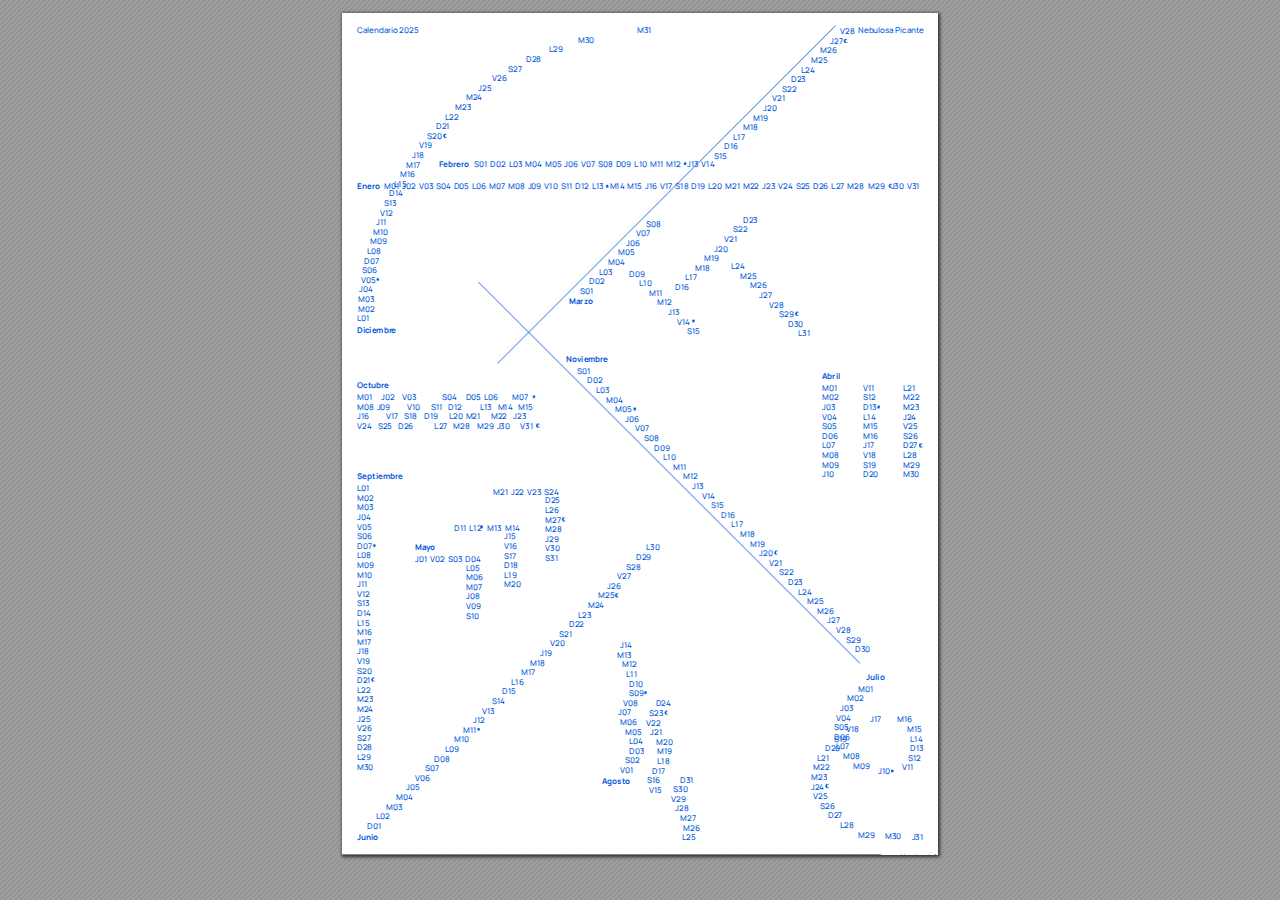
==== commit 18003598: "keep formatting" ====
--- a/index.html
+++ b/index.html
@@ -15,9 +15,9 @@
 <body>
 
 <div id="page-container">
-<div id="pf1" class="pf w0 h0" data-page-no="1">
+<div id="pf1" class="pf w0 h0">
     <div class="pc pc1 w0 h0">
-        <img class="bi x0 y0 w1 h1" alt="" src="background.png"/>
+        <img class="bi x0 y0 w1 h1" src="background.png"/>
         <div class="t m0 x1 h2 y1 ff1 fs0 fc0 sc0 ls0 ws0">M31</div>
         <div class="t m0 x2 h2 y2 ff1 fs0 fc0 sc0 ls0 ws0">M30</div>
         <div class="t m0 x3 h2 y3 ff1 fs0 fc0 sc0 ls0">L29</div>
@@ -33,14 +33,58 @@
         <div class="t m0 xd h2 yd ff1 fs0 fc0 sc0 ls0">V19</div>
         <div class="t m0 xe h2 ye ff1 fs0 fc0 sc0 ls0">J18</div>
         <div class="t m0 xf h2 yf ff1 fs0 fc0 sc0 ls0">M17</div>
-        <div class="t m0 x10 h2 y10 ff1 fs0 fc0 sc0 ls0">M16</div><div class="t m0 x11 h2 y11 ff1 fs0 fc0 sc0 ls0">L15</div>
-        <div class="t m0 x12 h2 y12 ff1 fs0 fc0 sc0 ls0">D14</div><div class="t m0 x13 h2 y13 ff1 fs0 fc0 sc0 ls0">S13</div>
-        <div class="t m0 x14 h2 y14 ff1 fs0 fc0 sc0 ls0">V12</div><div class="t m0 x15 h2 y15 ff1 fs0 fc0 sc0 ls0">J11</div>
-        <div class="t m0 x16 h2 y16 ff1 fs0 fc0 sc0 ls0">M10</div><div class="t m0 x17 h2 y17 ff1 fs0 fc0 sc0 ls0">M09</div>
-        <div class="t m0 x18 h2 y18 ff1 fs0 fc0 sc0 ls0">L08</div><div class="t m0 x19 h2 y19 ff1 fs0 fc0 sc0 ls0">D07</div>
-        <div class="t m0 x1a h2 y1a ff1 fs0 fc0 sc0 ls0">S06</div><div class="t m0 x1b h2 y1b ff1 fs0 fc0 sc0 ls0">V05</div><div class="t m0 x1c h2 y1c ff1 fs0 fc0 sc0 ls0">J04</div><div class="t m0 x1d h2 y1d ff1 fs0 fc0 sc0 ls0">M03</div><div class="t m0 x1d h2 y1e ff1 fs0 fc0 sc0 ls0">M02</div><div class="t m0 x1e h2 y1f ff1 fs0 fc0 sc0 ls0">L01</div>
-        <div class="t m0 x13 h2 y20 ff1 fs0 fc0 sc0 ls0 ws5">M01  J02  V03  S04  D05  L06  M07  M08  J09  V10  S11  D12  L13    M14  M15  J16  V17  S18  D19  L20  M21  M22  J23  V24  S25  D26  L27  M28   M29    J30  V31</div><div class="t m0 x1e h2 y21 ff1 fs0 fc0 sc0 ls0 ws5">M01      J02     V03                 S04      D05  L06         M07  </div><div class="t m0 x1e h2 y22 ff1 fs0 fc0 sc0 ls0 ws5">M08  J09           V10       S11    D12            L13    M14    M15  </div><div class="t m0 x1e h2 y23 ff1 fs0 fc0 sc0 ls0 ws5">J16           V17    S18     D19       L20  M21       M22    J23  </div><div class="t m0 x1e h2 y24 ff1 fs0 fc0 sc0 ls0 ws5">V24    S25    D26              L27    M28     M29  J30       V31</div><div class="t m0 x1e h3 y25 ff2 fs0 fc0 sc0 ls0 ws2">Enero</div><div class="t m0 x1e h3 y26 ff2 fs0 fc0 sc0 ls0 ws2">Octubre</div><div class="t m0 x1e h3 y27 ff2 fs0 fc0 sc0 ls0 ws2">Diciembr<span class="_ _0"></span>e</div><div class="t m0 x1f h2 y28 ff1 fs0 fc0 sc0 ls0">S01</div><div class="t m0 x20 h2 y29 ff1 fs0 fc0 sc0 ls0">D02</div><div class="t m0 x21 h2 y2a ff1 fs0 fc0 sc0 ls0">L03</div><div class="t m0 x22 h2 y2b ff1 fs0 fc0 sc0 ls0">M04</div><div class="t m0 x23 h2 y2c ff1 fs0 fc0 sc0 ls0">M05</div><div class="t m0 x24 h2 y2d ff1 fs0 fc0 sc0 ls0">J06</div><div class="t m0 x25 h2 y2e ff1 fs0 fc0 sc0 ls0">V07</div><div class="t m0 x26 h2 y2f ff1 fs0 fc0 sc0 ls0">S08</div><div class="t m0 x27 h2 y30 ff1 fs0 fc0 sc0 ls0">D09</div><div class="t m0 x28 h2 y31 ff1 fs0 fc0 sc0 ls0">L10</div><div class="t m0 x29 h2 y32 ff1 fs0 fc0 sc0 ls0">M11</div><div class="t m0 x2a h2 y33 ff1 fs0 fc0 sc0 ls0">M12</div><div class="t m0 x2b h2 y34 ff1 fs0 fc0 sc0 ls0">J13</div><div class="t m0 x2c h2 y35 ff1 fs0 fc0 sc0 ls0">V14</div><div class="t m0 x2d h2 y36 ff1 fs0 fc0 sc0 ls0">S15</div><div class="t m0 x2e h2 y37 ff1 fs0 fc0 sc0 ls0">D16</div><div class="t m0 x2f h2 y38 ff1 fs0 fc0 sc0 ls0">L17</div><div class="t m0 x30 h2 y39 ff1 fs0 fc0 sc0 ls0">M18</div><div class="t m0 x31 h2 y3a ff1 fs0 fc0 sc0 ls0">M19</div><div class="t m0 x32 h2 y3b ff1 fs0 fc0 sc0 ls0">J20</div><div class="t m0 x33 h2 y3c ff1 fs0 fc0 sc0 ls0">V21</div><div class="t m0 x34 h2 y3d ff1 fs0 fc0 sc0 ls0">S22</div><div class="t m0 x35 h2 y3e ff1 fs0 fc0 sc0 ls0">D23</div><div class="t m0 x36 h2 y3f ff1 fs0 fc0 sc0 ls1 ws1">L24</div><div class="t m0 x37 h2 y40 ff1 fs0 fc0 sc0 ls0">M25</div><div class="t m0 x38 h2 y41 ff1 fs0 fc0 sc0 ls0">M26</div><div class="t m0 x39 h2 y42 ff1 fs0 fc0 sc0 ls0">J27</div><div class="t m0 x3a h2 y43 ff1 fs0 fc0 sc0 ls0">V28</div><div class="t m0 x3b h2 y44 ff1 fs0 fc0 sc0 ls0">S29</div><div class="t m0 x3c h2 y45 ff1 fs0 fc0 sc0 ls0 ws0">D30</div><div class="t m0 x3d h3 y46 ff2 fs0 fc0 sc0 ls0 ws2">Novie<span class="_ _0"></span>mbre</div><div class="t m0 x3e h2 y47 ff1 fs0 fc0 sc0 ls0">M01</div><div class="t m0 x3e h2 y48 ff1 fs0 fc0 sc0 ls0">M02</div><div class="t m0 x3e h2 y49 ff1 fs0 fc0 sc0 ls0">J03</div><div class="t m0 x3e h2 y4a ff1 fs0 fc0 sc0 ls0">V04</div><div class="t m0 x3e h2 y4b ff1 fs0 fc0 sc0 ls0">S05</div><div class="t m0 x3e h2 y4c ff1 fs0 fc0 sc0 ls0">D06</div><div class="t m0 x3e h2 y4d ff1 fs0 fc0 sc0 ls0">L07</div><div class="t m0 x3e h2 y4e ff1 fs0 fc0 sc0 ls0">M08</div><div class="t m0 x3e h2 y4f ff1 fs0 fc0 sc0 ls0">M09</div><div class="t m0 x3e h2 y50 ff1 fs0 fc0 sc0 ls0">J10</div><div class="t m0 x3f h2 y51 ff1 fs0 fc0 sc0 ls0">L21</div><div class="t m0 x3f h2 y52 ff1 fs0 fc0 sc0 ls0">M22</div><div class="t m0 x3f h2 y53 ff1 fs0 fc0 sc0 ls0">M23</div><div class="t m0 x3f h2 y54 ff1 fs0 fc0 sc0 ls1 ws1">J24</div><div class="t m0 x3f h2 y55 ff1 fs0 fc0 sc0 ls0">V25</div><div class="t m0 x3f h2 y56 ff1 fs0 fc0 sc0 ls0">S26</div><div class="t m0 x3f h2 y57 ff1 fs0 fc0 sc0 ls0">D27</div><div class="t m0 x3f h2 y58 ff1 fs0 fc0 sc0 ls0">L28</div><div class="t m0 x3f h2 y59 ff1 fs0 fc0 sc0 ls0">M29</div><div class="t m0 x3f h2 y5a ff1 fs0 fc0 sc0 ls0 ws0">M30</div><div class="t m0 x40 h2 y5b ff1 fs0 fc0 sc0 ls0">V11</div><div class="t m0 x40 h2 y5c ff1 fs0 fc0 sc0 ls0">S12</div><div class="t m0 x40 h2 y5d ff1 fs0 fc0 sc0 ls0">D13</div><div class="t m0 x40 h2 y5e ff1 fs0 fc0 sc0 ls0">L14</div><div class="t m0 x40 h2 y5f ff1 fs0 fc0 sc0 ls0">M15</div><div class="t m0 x40 h2 y60 ff1 fs0 fc0 sc0 ls0">M16</div><div class="t m0 x40 h2 y61 ff1 fs0 fc0 sc0 ls0">J17</div><div class="t m0 x40 h2 y62 ff1 fs0 fc0 sc0 ls0">V18</div><div class="t m0 x40 h2 y63 ff1 fs0 fc0 sc0 ls0">S19</div><div class="t m0 x40 h2 y64 ff1 fs0 fc0 sc0 ls0">D20</div><div class="t m0 x3e h3 y65 ff2 fs0 fc0 sc0 ls0">Abril</div><div class="t m0 x1e h2 y66 ff1 fs0 fc0 sc0 ls0">L01</div><div class="t m0 x1e h2 y67 ff1 fs0 fc0 sc0 ls0">M02</div><div class="t m0 x1e h2 y68 ff1 fs0 fc0 sc0 ls0">M03</div><div class="t m0 x1e h2 y69 ff1 fs0 fc0 sc0 ls0">J04</div><div class="t m0 x1e h2 y6a ff1 fs0 fc0 sc0 ls0">V05</div><div class="t m0 x1e h2 y6b ff1 fs0 fc0 sc0 ls0">S06</div><div class="t m0 x1e h2 y6c ff1 fs0 fc0 sc0 ls0">D07</div><div class="t m0 x1e h2 y6d ff1 fs0 fc0 sc0 ls0">L08</div><div class="t m0 x1e h2 y6e ff1 fs0 fc0 sc0 ls0">M09</div><div class="t m0 x1e h2 y6f ff1 fs0 fc0 sc0 ls0">M10</div><div class="t m0 x1e h2 y70 ff1 fs0 fc0 sc0 ls0">J11</div><div class="t m0 x1e h2 y71 ff1 fs0 fc0 sc0 ls0">V12</div><div class="t m0 x1e h2 y72 ff1 fs0 fc0 sc0 ls0">S13</div><div class="t m0 x1e h2 y73 ff1 fs0 fc0 sc0 ls0">D14</div><div class="t m0 x1e h2 y74 ff1 fs0 fc0 sc0 ls0">L15</div><div class="t m0 x1e h2 y75 ff1 fs0 fc0 sc0 ls0">M16</div><div class="t m0 x1e h2 y76 ff1 fs0 fc0 sc0 ls0">M17</div><div class="t m0 x1e h2 y77 ff1 fs0 fc0 sc0 ls0">J18</div><div class="t m0 x1e h2 y78 ff1 fs0 fc0 sc0 ls0">V19</div><div class="t m0 x1e h2 y79 ff1 fs0 fc0 sc0 ls0">S20</div><div class="t m0 x1e h2 y7a ff1 fs0 fc0 sc0 ls0">D21</div><div class="t m0 x1e h2 y7b ff1 fs0 fc0 sc0 ls0">L22</div><div class="t m0 x1e h2 y7c ff1 fs0 fc0 sc0 ls0">M23</div><div class="t m0 x1e h2 y7d ff1 fs0 fc0 sc0 ls1 ws1">M24</div><div class="t m0 x1e h2 y7e ff1 fs0 fc0 sc0 ls0">J25</div><div class="t m0 x1e h2 y7f ff1 fs0 fc0 sc0 ls0">V26</div><div class="t m0 x1e h2 y80 ff1 fs0 fc0 sc0 ls0">S27</div><div class="t m0 x1e h2 y81 ff1 fs0 fc0 sc0 ls0">D28</div><div class="t m0 x1e h2 y82 ff1 fs0 fc0 sc0 ls0">L29</div><div class="t m0 x1e h2 y83 ff1 fs0 fc0 sc0 ls0 ws0">M30</div><div class="t m0 x1e h3 y84 ff2 fs0 fc0 sc0 ls0 ws2">Septiembr<span class="_ _0"></span>e</div><div class="t m0 x41 h2 y85 ff1 fs0 fc0 sc0 ls0 ws0">L30</div><div class="t m0 x42 h2 y86 ff1 fs0 fc0 sc0 ls0">D29</div><div class="t m0 x43 h2 y87 ff1 fs0 fc0 sc0 ls0">S28</div><div class="t m0 x44 h2 y88 ff1 fs0 fc0 sc0 ls0">V27</div><div class="t m0 x45 h2 y89 ff1 fs0 fc0 sc0 ls0">J26</div><div class="t m0 x46 h2 y8a ff1 fs0 fc0 sc0 ls0">M25</div><div class="t m0 x47 h2 y8b ff1 fs0 fc0 sc0 ls1 ws1">M24</div><div class="t m0 x2 h2 y8c ff1 fs0 fc0 sc0 ls0">L23</div><div class="t m0 x48 h2 y8d ff1 fs0 fc0 sc0 ls0">D22</div><div class="t m0 x49 h2 y8e ff1 fs0 fc0 sc0 ls0">S21</div><div class="t m0 x4a h2 y8f ff1 fs0 fc0 sc0 ls0">V20</div><div class="t m0 x4b h2 y90 ff1 fs0 fc0 sc0 ls0">J19</div><div class="t m0 x4c h2 y91 ff1 fs0 fc0 sc0 ls0">M18</div><div class="t m0 x4d h2 y92 ff1 fs0 fc0 sc0 ls0">M17</div><div class="t m0 x4e h2 y93 ff1 fs0 fc0 sc0 ls0">L16</div><div class="t m0 x4f h2 y94 ff1 fs0 fc0 sc0 ls0">D15</div><div class="t m0 x6 h2 y95 ff1 fs0 fc0 sc0 ls0">S14</div><div class="t m0 x50 h2 y96 ff1 fs0 fc0 sc0 ls0">V13</div><div class="t m0 x51 h2 y97 ff1 fs0 fc0 sc0 ls0">J12</div><div class="t m0 x52 h2 y98 ff1 fs0 fc0 sc0 ls0">M11</div><div class="t m0 x53 h2 y99 ff1 fs0 fc0 sc0 ls0">M10</div><div class="t m0 xa h2 y9a ff1 fs0 fc0 sc0 ls0">L09</div><div class="t m0 x54 h2 y9b ff1 fs0 fc0 sc0 ls0">D08</div><div class="t m0 x55 h2 y9c ff1 fs0 fc0 sc0 ls0">S07</div><div class="t m0 x56 h2 y9d ff1 fs0 fc0 sc0 ls0">V06</div><div class="t m0 xf h2 y9e ff1 fs0 fc0 sc0 ls0">J05</div><div class="t m0 x57 h2 y9f ff1 fs0 fc0 sc0 ls0">M04</div><div class="t m0 x58 h2 ya0 ff1 fs0 fc0 sc0 ls0">M03</div><div class="t m0 x15 h2 ya1 ff1 fs0 fc0 sc0 ls0">L02</div><div class="t m0 x18 h2 ya2 ff1 fs0 fc0 sc0 ls0">D01</div><div class="t m0 x1e h3 ya3 ff2 fs0 fc0 sc0 ls0">Junio</div><div class="t m0 x56 h3 ya4 ff2 fs0 fc0 sc0 ls2 ws3">May<span class="_ _1"></span>o</div><div class="t m0 x56 h2 ya5 ff1 fs0 fc0 sc0 ls0 ws5">J01  V02  S03  D04</div><div class="t m0 x8 h2 ya6 ff1 fs0 fc0 sc0 ls0">L05</div><div class="t m0 x8 h2 ya7 ff1 fs0 fc0 sc0 ls0">M06</div><div class="t m0 x8 h2 ya8 ff1 fs0 fc0 sc0 ls0">M07</div><div class="t m0 x8 h2 ya9 ff1 fs0 fc0 sc0 ls0">J08</div><div class="t m0 x8 h2 yaa ff1 fs0 fc0 sc0 ls0">V09</div><div class="t m0 x8 h2 yab ff1 fs0 fc0 sc0 ls0">S10</div><div class="t m0 x53 h2 yac ff1 fs0 fc0 sc0 ls0 ws5">D11  L12    M13  M14</div><div class="t m0 x59 h2 yad ff1 fs0 fc0 sc0 ls0">J15</div><div class="t m0 x59 h2 yae ff1 fs0 fc0 sc0 ls0">V16</div><div class="t m0 x59 h2 yaf ff1 fs0 fc0 sc0 ls0">S17</div><div class="t m0 x59 h2 yb0 ff1 fs0 fc0 sc0 ls0">D18</div><div class="t m0 x59 h2 yb1 ff1 fs0 fc0 sc0 ls0">L19</div><div class="t m0 x59 h2 yb2 ff1 fs0 fc0 sc0 ls0">M20</div><div class="t m0 x5a h2 yb3 ff1 fs0 fc0 sc0 ls0 ws5">M21  J22  V23  S24</div><div class="t m0 x5b h2 yb4 ff1 fs0 fc0 sc0 ls0">D25</div><div class="t m0 x5b h2 yb5 ff1 fs0 fc0 sc0 ls0">L26</div><div class="t m0 x5b h2 yb6 ff1 fs0 fc0 sc0 ls0">M27</div><div class="t m0 x5b h2 yb7 ff1 fs0 fc0 sc0 ls0">M28</div><div class="t m0 x5b h2 yb8 ff1 fs0 fc0 sc0 ls0">J29</div><div class="t m0 x5b h2 yb9 ff1 fs0 fc0 sc0 ls0 ws0">V30</div><div class="t m0 x5b h2 yba ff1 fs0 fc0 sc0 ls0 ws0">S31</div><div class="t m0 x5c h2 ybb ff1 fs0 fc0 sc0 ls0">J14</div><div class="t m0 x44 h2 ybc ff1 fs0 fc0 sc0 ls0">M13</div><div class="t m0 x5d h2 ybd ff1 fs0 fc0 sc0 ls0">M12</div><div class="t m0 x43 h2 ybe ff1 fs0 fc0 sc0 ls0">L11</div><div class="t m0 x5e h2 ybf ff1 fs0 fc0 sc0 ls0">D10</div><div class="t m0 x5e h2 yc0 ff1 fs0 fc0 sc0 ls0">S09</div><div class="t m0 x5f h2 yc1 ff1 fs0 fc0 sc0 ls0">V08</div><div class="t m0 x60 h2 yc2 ff1 fs0 fc0 sc0 ls0">J07</div><div class="t m0 x5c h2 yc3 ff1 fs0 fc0 sc0 ls0">M06</div><div class="t m0 x24 h2 yc4 ff1 fs0 fc0 sc0 ls0">M05</div><div class="t m0 x5e h2 yc5 ff1 fs0 fc0 sc0 ls0">L04</div><div class="t m0 x5e h2 yc6 ff1 fs0 fc0 sc0 ls0">D03</div><div class="t m0 x24 h2 yc7 ff1 fs0 fc0 sc0 ls0">S02</div><div class="t m0 x5c h2 yc8 ff1 fs0 fc0 sc0 ls0">V01</div><div class="t m0 x61 h2 yc9 ff1 fs0 fc0 sc0 ls1 ws1">D24</div><div class="t m0 x62 h2 yca ff1 fs0 fc0 sc0 ls0">S23</div><div class="t m0 x41 h2 ycb ff1 fs0 fc0 sc0 ls0">V22</div><div class="t m0 x63 h2 ycc ff1 fs0 fc0 sc0 ls0">J21</div><div class="t m0 x61 h2 ycd ff1 fs0 fc0 sc0 ls0">M20</div><div class="t m0 x64 h2 yce ff1 fs0 fc0 sc0 ls0">M19</div><div class="t m0 x64 h2 ycf ff1 fs0 fc0 sc0 ls0">L18</div><div class="t m0 x65 h2 yd0 ff1 fs0 fc0 sc0 ls0">D17</div><div class="t m0 x66 h2 yd1 ff1 fs0 fc0 sc0 ls0">S16</div><div class="t m0 x62 h2 yd2 ff1 fs0 fc0 sc0 ls0">V15</div><div class="t m0 x67 h2 yd3 ff1 fs0 fc0 sc0 ls0 ws0">D31</div><div class="t m0 x29 h2 yd4 ff1 fs0 fc0 sc0 ls0 ws0">S30</div><div class="t m0 x68 h2 yd5 ff1 fs0 fc0 sc0 ls0">V29</div><div class="t m0 x69 h2 yd6 ff1 fs0 fc0 sc0 ls0">J28</div><div class="t m0 x67 h2 yd7 ff1 fs0 fc0 sc0 ls0">M27</div><div class="t m0 x2a h2 yd8 ff1 fs0 fc0 sc0 ls0">M26</div><div class="t m0 x6a h2 yd9 ff1 fs0 fc0 sc0 ls0">L25</div><div class="t m0 x6b h3 yda ff2 fs0 fc0 sc0 ls0 ws2">Agost<span class="_ _0"></span>o</div><div class="t m0 x41 h2 ydb ff1 fs0 fc0 sc0 ls0">S08</div><div class="t m0 x42 h2 ydc ff1 fs0 fc0 sc0 ls0">V07</div><div class="t m0 x43 h2 ydd ff1 fs0 fc0 sc0 ls0">J06</div><div class="t m0 x60 h2 yde ff1 fs0 fc0 sc0 ls0">M05</div><div class="t m0 x6c h2 ydf ff1 fs0 fc0 sc0 ls0">M04</div><div class="t m0 x6d h2 ye0 ff1 fs0 fc0 sc0 ls0">L03</div><div class="t m0 x6e h2 ye1 ff1 fs0 fc0 sc0 ls0">D02</div><div class="t m0 x6f h2 ye2 ff1 fs0 fc0 sc0 ls0">S01</div><div class="t m0 x5e h2 ye3 ff1 fs0 fc0 sc0 ls0">D09</div><div class="t m0 x70 h2 ye4 ff1 fs0 fc0 sc0 ls0">L10</div><div class="t m0 x62 h2 ye5 ff1 fs0 fc0 sc0 ls0">M11</div><div class="t m0 x64 h2 ye6 ff1 fs0 fc0 sc0 ls0">M12</div><div class="t m0 x71 h2 ye7 ff1 fs0 fc0 sc0 ls0">J13</div><div class="t m0 x72 h2 ye8 ff1 fs0 fc0 sc0 ls0">V14</div><div class="t m0 x73 h2 ye9 ff1 fs0 fc0 sc0 ls0">S15</div><div class="t m0 x74 h2 yea ff1 fs0 fc0 sc0 ls0">D23</div><div class="t m0 x75 h2 yeb ff1 fs0 fc0 sc0 ls0">S22</div><div class="t m0 x76 h2 yec ff1 fs0 fc0 sc0 ls0">V21</div><div class="t m0 x77 h2 yed ff1 fs0 fc0 sc0 ls0">J20</div><div class="t m0 x78 h2 yee ff1 fs0 fc0 sc0 ls0">M19</div><div class="t m0 x79 h2 yef ff1 fs0 fc0 sc0 ls0">M18</div><div class="t m0 x7a h2 yf0 ff1 fs0 fc0 sc0 ls0">L17</div><div class="t m0 x69 h2 yf1 ff1 fs0 fc0 sc0 ls0">D16</div><div class="t m0 x2f h2 yf2 ff1 fs0 fc0 sc0 ls1 ws1">L24</div><div class="t m0 x30 h2 yf3 ff1 fs0 fc0 sc0 ls0">M25</div><div class="t m0 x31 h2 yf4 ff1 fs0 fc0 sc0 ls0">M26</div><div class="t m0 x32 h2 yf5 ff1 fs0 fc0 sc0 ls0">J27</div><div class="t m0 x33 h2 yf6 ff1 fs0 fc0 sc0 ls0">V28</div><div class="t m0 x34 h2 yf7 ff1 fs0 fc0 sc0 ls0">S29</div><div class="t m0 x35 h2 yf8 ff1 fs0 fc0 sc0 ls0 ws0">D30</div><div class="t m0 x36 h2 yf9 ff1 fs0 fc0 sc0 ls0 ws0">L31</div><div class="t m0 x48 h3 yfa ff2 fs0 fc0 sc0 ls0 ws2">Marz<span class="_ _0"></span>o</div><div class="t m0 x7b h2 yfb ff1 fs0 fc0 sc0 ls0">M16</div><div class="t m0 x7c h2 yfc ff1 fs0 fc0 sc0 ls0">M15</div><div class="t m0 x7d h2 yfd ff1 fs0 fc0 sc0 ls0">L14</div><div class="t m0 x7d h2 yfe ff1 fs0 fc0 sc0 ls0">D13</div><div class="t m0 x7e h2 yff ff1 fs0 fc0 sc0 ls0">S12</div><div class="t m0 x7f h2 y100 ff1 fs0 fc0 sc0 ls0">V11</div><div class="t m0 x80 h2 y101 ff1 fs0 fc0 sc0 ls0">M01</div><div class="t m0 x81 h2 y102 ff1 fs0 fc0 sc0 ls0">M02</div><div class="t m0 x82 h2 y103 ff1 fs0 fc0 sc0 ls0">J03</div><div class="t m0 x3a h2 y104 ff1 fs0 fc0 sc0 ls0">V04</div><div class="t m0 x83 h2 y105 ff1 fs0 fc0 sc0 ls0">S05</div><div class="t m0 x83 h2 y106 ff1 fs0 fc0 sc0 ls0">D06</div><div class="t m0 x3a h2 y107 ff1 fs0 fc0 sc0 ls0">L07</div><div class="t m0 x84 h2 y108 ff1 fs0 fc0 sc0 ls0">M08</div><div class="t m0 x85 h2 y109 ff1 fs0 fc0 sc0 ls0">M09</div><div class="t m0 x86 h2 y10a ff1 fs0 fc0 sc0 ls0">J17</div><div class="t m0 x3b h2 y10b ff1 fs0 fc0 sc0 ls0">V18</div><div class="t m0 x83 h2 y10c ff1 fs0 fc0 sc0 ls0">S19</div><div class="t m0 x87 h2 y10d ff1 fs0 fc0 sc0 ls0">D20</div><div class="t m0 x38 h2 y10e ff1 fs0 fc0 sc0 ls0">L21</div><div class="t m0 x88 h2 y10f ff1 fs0 fc0 sc0 ls0">M22</div><div class="t m0 x89 h2 y110 ff1 fs0 fc0 sc0 ls0">M23</div><div class="t m0 x89 h2 y111 ff1 fs0 fc0 sc0 ls1 ws1">J24</div><div class="t m0 x88 h2 y112 ff1 fs0 fc0 sc0 ls0">V25</div><div class="t m0 x8a h2 y113 ff1 fs0 fc0 sc0 ls0">S26</div><div class="t m0 x8b h2 y114 ff1 fs0 fc0 sc0 ls0">D27</div><div class="t m0 x82 h2 y115 ff1 fs0 fc0 sc0 ls0">L28</div><div class="t m0 x80 h2 y116 ff1 fs0 fc0 sc0 ls0">M29</div><div class="t m0 x8c h2 y117 ff1 fs0 fc0 sc0 ls0">J10</div><div class="t m0 x8d h2 y118 ff1 fs0 fc0 sc0 ls0 ws4">M30<span class="_"> </span><span class="ws0 v1">J31</span></div><div class="t m0 x8e h3 y119 ff2 fs0 fc0 sc0 ls0 ws2">Julio</div>
-        <div class="t m0 x1e h2 y11a ff1 fs0 fc0 sc0 ls0 ws5">Calendario 2025<span class="_ _2"> </span><span class="v0">Nebulosa Picante</span></div>
+        <div class="t m0 x10 h2 y10 ff1 fs0 fc0 sc0 ls0">M16</div>
+        <div class="t m0 x11 h2 y11 ff1 fs0 fc0 sc0 ls0">L15</div>
+        <div class="t m0 x12 h2 y12 ff1 fs0 fc0 sc0 ls0">D14</div>
+        <div class="t m0 x13 h2 y13 ff1 fs0 fc0 sc0 ls0">S13</div>
+        <div class="t m0 x14 h2 y14 ff1 fs0 fc0 sc0 ls0">V12</div>
+        <div class="t m0 x15 h2 y15 ff1 fs0 fc0 sc0 ls0">J11</div>
+        <div class="t m0 x16 h2 y16 ff1 fs0 fc0 sc0 ls0">M10</div>
+        <div class="t m0 x17 h2 y17 ff1 fs0 fc0 sc0 ls0">M09</div>
+        <div class="t m0 x18 h2 y18 ff1 fs0 fc0 sc0 ls0">L08</div>
+        <div class="t m0 x19 h2 y19 ff1 fs0 fc0 sc0 ls0">D07</div>
+        <div class="t m0 x1a h2 y1a ff1 fs0 fc0 sc0 ls0">S06</div>
+        <div class="t m0 x1b h2 y1b ff1 fs0 fc0 sc0 ls0">V05</div>
+        <div class="t m0 x1c h2 y1c ff1 fs0 fc0 sc0 ls0">J04</div>
+        <div class="t m0 x1d h2 y1d ff1 fs0 fc0 sc0 ls0">M03</div>
+        <div class="t m0 x1d h2 y1e ff1 fs0 fc0 sc0 ls0">M02</div>
+        <div class="t m0 x1e h2 y1f ff1 fs0 fc0 sc0 ls0">L01</div>
+        <div class="t m0 x13 h2 y20 ff1 fs0 fc0 sc0 ls0 ws5">M01  J02  V03  S04  D05  L06  M07  M08  J09  V10  S11  D12  L13    M14  M15  J16  V17  S18  D19  L20  M21  M22  J23  V24  S25  D26  L27  M28   M29    J30  V31</div>
+        <div class="t m0 x1e h2 y21 ff1 fs0 fc0 sc0 ls0 ws5">M01      J02     V03                 S04      D05  L06         M07  </div>
+        <div class="t m0 x1e h2 y22 ff1 fs0 fc0 sc0 ls0 ws5">M08  J09           V10       S11    D12            L13    M14    M15  </div>
+        <div class="t m0 x1e h2 y23 ff1 fs0 fc0 sc0 ls0 ws5">J16           V17    S18     D19       L20  M21       M22    J23  </div>
+        <div class="t m0 x1e h2 y24 ff1 fs0 fc0 sc0 ls0 ws5">V24    S25    D26              L27    M28     M29  J30       V31</div>
+        <div class="t m0 x1e h3 y25 ff2 fs0 fc0 sc0 ls0 ws2">Enero</div>
+        <div class="t m0 x1e h3 y26 ff2 fs0 fc0 sc0 ls0 ws2">Octubre</div>
+        <div class="t m0 x1e h3 y27 ff2 fs0 fc0 sc0 ls0 ws2">Diciembr<span class="_ _0"></span>e</div>
+        <div class="t m0 x1f h2 y28 ff1 fs0 fc0 sc0 ls0">S01</div><div class="t m0 x20 h2 y29 ff1 fs0 fc0 sc0 ls0">D02</div><div class="t m0 x21 h2 y2a ff1 fs0 fc0 sc0 ls0">L03</div><div class="t m0 x22 h2 y2b ff1 fs0 fc0 sc0 ls0">M04</div><div class="t m0 x23 h2 y2c ff1 fs0 fc0 sc0 ls0">M05</div><div class="t m0 x24 h2 y2d ff1 fs0 fc0 sc0 ls0">J06</div><div class="t m0 x25 h2 y2e ff1 fs0 fc0 sc0 ls0">V07</div><div class="t m0 x26 h2 y2f ff1 fs0 fc0 sc0 ls0">S08</div><div class="t m0 x27 h2 y30 ff1 fs0 fc0 sc0 ls0">D09</div><div class="t m0 x28 h2 y31 ff1 fs0 fc0 sc0 ls0">L10</div><div class="t m0 x29 h2 y32 ff1 fs0 fc0 sc0 ls0">M11</div><div class="t m0 x2a h2 y33 ff1 fs0 fc0 sc0 ls0">M12</div><div class="t m0 x2b h2 y34 ff1 fs0 fc0 sc0 ls0">J13</div>
+        <div class="t m0 x2c h2 y35 ff1 fs0 fc0 sc0 ls0">V14</div><div class="t m0 x2d h2 y36 ff1 fs0 fc0 sc0 ls0">S15</div><div class="t m0 x2e h2 y37 ff1 fs0 fc0 sc0 ls0">D16</div><div class="t m0 x2f h2 y38 ff1 fs0 fc0 sc0 ls0">L17</div><div class="t m0 x30 h2 y39 ff1 fs0 fc0 sc0 ls0">M18</div><div class="t m0 x31 h2 y3a ff1 fs0 fc0 sc0 ls0">M19</div><div class="t m0 x32 h2 y3b ff1 fs0 fc0 sc0 ls0">J20</div><div class="t m0 x33 h2 y3c ff1 fs0 fc0 sc0 ls0">V21</div><div class="t m0 x34 h2 y3d ff1 fs0 fc0 sc0 ls0">S22</div><div class="t m0 x35 h2 y3e ff1 fs0 fc0 sc0 ls0">D23</div><div class="t m0 x36 h2 y3f ff1 fs0 fc0 sc0 ls1 ws1">L24</div><div class="t m0 x37 h2 y40 ff1 fs0 fc0 sc0 ls0">M25</div><div class="t m0 x38 h2 y41 ff1 fs0 fc0 sc0 ls0">M26</div><div class="t m0 x39 h2 y42 ff1 fs0 fc0 sc0 ls0">J27</div><div class="t m0 x3a h2 y43 ff1 fs0 fc0 sc0 ls0">V28</div><div class="t m0 x3b h2 y44 ff1 fs0 fc0 sc0 ls0">S29</div><div class="t m0 x3c h2 y45 ff1 fs0 fc0 sc0 ls0 ws0">D30</div><div class="t m0 x3d h3 y46 ff2 fs0 fc0 sc0 ls0 ws2">Novie<span class="_ _0"></span>mbre</div><div class="t m0 x3e h2 y47 ff1 fs0 fc0 sc0 ls0">M01</div><div class="t m0 x3e h2 y48 ff1 fs0 fc0 sc0 ls0">M02</div><div class="t m0 x3e h2 y49 ff1 fs0 fc0 sc0 ls0">J03</div><div class="t m0 x3e h2 y4a ff1 fs0 fc0 sc0 ls0">V04</div><div class="t m0 x3e h2 y4b ff1 fs0 fc0 sc0 ls0">S05</div><div class="t m0 x3e h2 y4c ff1 fs0 fc0 sc0 ls0">D06</div><div class="t m0 x3e h2 y4d ff1 fs0 fc0 sc0 ls0">L07</div><div class="t m0 x3e h2 y4e ff1 fs0 fc0 sc0 ls0">M08</div><div class="t m0 x3e h2 y4f ff1 fs0 fc0 sc0 ls0">M09</div><div class="t m0 x3e h2 y50 ff1 fs0 fc0 sc0 ls0">J10</div><div class="t m0 x3f h2 y51 ff1 fs0 fc0 sc0 ls0">L21</div><div class="t m0 x3f h2 y52 ff1 fs0 fc0 sc0 ls0">M22</div><div class="t m0 x3f h2 y53 ff1 fs0 fc0 sc0 ls0">M23</div><div class="t m0 x3f h2 y54 ff1 fs0 fc0 sc0 ls1 ws1">J24</div><div class="t m0 x3f h2 y55 ff1 fs0 fc0 sc0 ls0">V25</div><div class="t m0 x3f h2 y56 ff1 fs0 fc0 sc0 ls0">S26</div><div class="t m0 x3f h2 y57 ff1 fs0 fc0 sc0 ls0">D27</div><div class="t m0 x3f h2 y58 ff1 fs0 fc0 sc0 ls0">L28</div><div class="t m0 x3f h2 y59 ff1 fs0 fc0 sc0 ls0">M29</div><div class="t m0 x3f h2 y5a ff1 fs0 fc0 sc0 ls0 ws0">M30</div><div class="t m0 x40 h2 y5b ff1 fs0 fc0 sc0 ls0">V11</div><div class="t m0 x40 h2 y5c ff1 fs0 fc0 sc0 ls0">S12</div><div class="t m0 x40 h2 y5d ff1 fs0 fc0 sc0 ls0">D13</div><div class="t m0 x40 h2 y5e ff1 fs0 fc0 sc0 ls0">L14</div><div class="t m0 x40 h2 y5f ff1 fs0 fc0 sc0 ls0">M15</div><div class="t m0 x40 h2 y60 ff1 fs0 fc0 sc0 ls0">M16</div><div class="t m0 x40 h2 y61 ff1 fs0 fc0 sc0 ls0">J17</div><div class="t m0 x40 h2 y62 ff1 fs0 fc0 sc0 ls0">V18</div><div class="t m0 x40 h2 y63 ff1 fs0 fc0 sc0 ls0">S19</div><div class="t m0 x40 h2 y64 ff1 fs0 fc0 sc0 ls0">D20</div><div class="t m0 x3e h3 y65 ff2 fs0 fc0 sc0 ls0">Abril</div><div class="t m0 x1e h2 y66 ff1 fs0 fc0 sc0 ls0">L01</div><div class="t m0 x1e h2 y67 ff1 fs0 fc0 sc0 ls0">M02</div><div class="t m0 x1e h2 y68 ff1 fs0 fc0 sc0 ls0">M03</div><div class="t m0 x1e h2 y69 ff1 fs0 fc0 sc0 ls0">J04</div><div class="t m0 x1e h2 y6a ff1 fs0 fc0 sc0 ls0">V05</div><div class="t m0 x1e h2 y6b ff1 fs0 fc0 sc0 ls0">S06</div><div class="t m0 x1e h2 y6c ff1 fs0 fc0 sc0 ls0">D07</div><div class="t m0 x1e h2 y6d ff1 fs0 fc0 sc0 ls0">L08</div><div class="t m0 x1e h2 y6e ff1 fs0 fc0 sc0 ls0">M09</div><div class="t m0 x1e h2 y6f ff1 fs0 fc0 sc0 ls0">M10</div><div class="t m0 x1e h2 y70 ff1 fs0 fc0 sc0 ls0">J11</div><div class="t m0 x1e h2 y71 ff1 fs0 fc0 sc0 ls0">V12</div><div class="t m0 x1e h2 y72 ff1 fs0 fc0 sc0 ls0">S13</div><div class="t m0 x1e h2 y73 ff1 fs0 fc0 sc0 ls0">D14</div><div class="t m0 x1e h2 y74 ff1 fs0 fc0 sc0 ls0">L15</div><div class="t m0 x1e h2 y75 ff1 fs0 fc0 sc0 ls0">M16</div><div class="t m0 x1e h2 y76 ff1 fs0 fc0 sc0 ls0">M17</div><div class="t m0 x1e h2 y77 ff1 fs0 fc0 sc0 ls0">J18</div><div class="t m0 x1e h2 y78 ff1 fs0 fc0 sc0 ls0">V19</div><div class="t m0 x1e h2 y79 ff1 fs0 fc0 sc0 ls0">S20</div><div class="t m0 x1e h2 y7a ff1 fs0 fc0 sc0 ls0">D21</div><div class="t m0 x1e h2 y7b ff1 fs0 fc0 sc0 ls0">L22</div><div class="t m0 x1e h2 y7c ff1 fs0 fc0 sc0 ls0">M23</div><div class="t m0 x1e h2 y7d ff1 fs0 fc0 sc0 ls1 ws1">M24</div><div class="t m0 x1e h2 y7e ff1 fs0 fc0 sc0 ls0">J25</div><div class="t m0 x1e h2 y7f ff1 fs0 fc0 sc0 ls0">V26</div><div class="t m0 x1e h2 y80 ff1 fs0 fc0 sc0 ls0">S27</div><div class="t m0 x1e h2 y81 ff1 fs0 fc0 sc0 ls0">D28</div><div class="t m0 x1e h2 y82 ff1 fs0 fc0 sc0 ls0">L29</div><div class="t m0 x1e h2 y83 ff1 fs0 fc0 sc0 ls0 ws0">M30</div><div class="t m0 x1e h3 y84 ff2 fs0 fc0 sc0 ls0 ws2">Septiembr<span class="_ _0"></span>e</div><div class="t m0 x41 h2 y85 ff1 fs0 fc0 sc0 ls0 ws0">L30</div><div class="t m0 x42 h2 y86 ff1 fs0 fc0 sc0 ls0">D29</div><div class="t m0 x43 h2 y87 ff1 fs0 fc0 sc0 ls0">S28</div><div class="t m0 x44 h2 y88 ff1 fs0 fc0 sc0 ls0">V27</div><div class="t m0 x45 h2 y89 ff1 fs0 fc0 sc0 ls0">J26</div><div class="t m0 x46 h2 y8a ff1 fs0 fc0 sc0 ls0">M25</div><div class="t m0 x47 h2 y8b ff1 fs0 fc0 sc0 ls1 ws1">M24</div><div class="t m0 x2 h2 y8c ff1 fs0 fc0 sc0 ls0">L23</div><div class="t m0 x48 h2 y8d ff1 fs0 fc0 sc0 ls0">D22</div><div class="t m0 x49 h2 y8e ff1 fs0 fc0 sc0 ls0">S21</div><div class="t m0 x4a h2 y8f ff1 fs0 fc0 sc0 ls0">V20</div><div class="t m0 x4b h2 y90 ff1 fs0 fc0 sc0 ls0">J19</div><div class="t m0 x4c h2 y91 ff1 fs0 fc0 sc0 ls0">M18</div><div class="t m0 x4d h2 y92 ff1 fs0 fc0 sc0 ls0">M17</div><div class="t m0 x4e h2 y93 ff1 fs0 fc0 sc0 ls0">L16</div><div class="t m0 x4f h2 y94 ff1 fs0 fc0 sc0 ls0">D15</div><div class="t m0 x6 h2 y95 ff1 fs0 fc0 sc0 ls0">S14</div><div class="t m0 x50 h2 y96 ff1 fs0 fc0 sc0 ls0">V13</div><div class="t m0 x51 h2 y97 ff1 fs0 fc0 sc0 ls0">J12</div><div class="t m0 x52 h2 y98 ff1 fs0 fc0 sc0 ls0">M11</div><div class="t m0 x53 h2 y99 ff1 fs0 fc0 sc0 ls0">M10</div><div class="t m0 xa h2 y9a ff1 fs0 fc0 sc0 ls0">L09</div><div class="t m0 x54 h2 y9b ff1 fs0 fc0 sc0 ls0">D08</div><div class="t m0 x55 h2 y9c ff1 fs0 fc0 sc0 ls0">S07</div><div class="t m0 x56 h2 y9d ff1 fs0 fc0 sc0 ls0">V06</div><div class="t m0 xf h2 y9e ff1 fs0 fc0 sc0 ls0">J05</div><div class="t m0 x57 h2 y9f ff1 fs0 fc0 sc0 ls0">M04</div><div class="t m0 x58 h2 ya0 ff1 fs0 fc0 sc0 ls0">M03</div><div class="t m0 x15 h2 ya1 ff1 fs0 fc0 sc0 ls0">L02</div><div class="t m0 x18 h2 ya2 ff1 fs0 fc0 sc0 ls0">D01</div><div class="t m0 x1e h3 ya3 ff2 fs0 fc0 sc0 ls0">Junio</div><div class="t m0 x56 h3 ya4 ff2 fs0 fc0 sc0 ls2 ws3">May<span class="_ _1"></span>o</div><div class="t m0 x56 h2 ya5 ff1 fs0 fc0 sc0 ls0 ws5">J01  V02  S03  D04</div><div class="t m0 x8 h2 ya6 ff1 fs0 fc0 sc0 ls0">L05</div><div class="t m0 x8 h2 ya7 ff1 fs0 fc0 sc0 ls0">M06</div><div class="t m0 x8 h2 ya8 ff1 fs0 fc0 sc0 ls0">M07</div><div class="t m0 x8 h2 ya9 ff1 fs0 fc0 sc0 ls0">J08</div><div class="t m0 x8 h2 yaa ff1 fs0 fc0 sc0 ls0">V09</div><div class="t m0 x8 h2 yab ff1 fs0 fc0 sc0 ls0">S10</div><div class="t m0 x53 h2 yac ff1 fs0 fc0 sc0 ls0 ws5">D11  L12    M13  M14</div><div class="t m0 x59 h2 yad ff1 fs0 fc0 sc0 ls0">J15</div><div class="t m0 x59 h2 yae ff1 fs0 fc0 sc0 ls0">V16</div><div class="t m0 x59 h2 yaf ff1 fs0 fc0 sc0 ls0">S17</div><div class="t m0 x59 h2 yb0 ff1 fs0 fc0 sc0 ls0">D18</div><div class="t m0 x59 h2 yb1 ff1 fs0 fc0 sc0 ls0">L19</div><div class="t m0 x59 h2 yb2 ff1 fs0 fc0 sc0 ls0">M20</div><div class="t m0 x5a h2 yb3 ff1 fs0 fc0 sc0 ls0 ws5">M21  J22  V23  S24</div><div class="t m0 x5b h2 yb4 ff1 fs0 fc0 sc0 ls0">D25</div><div class="t m0 x5b h2 yb5 ff1 fs0 fc0 sc0 ls0">L26</div><div class="t m0 x5b h2 yb6 ff1 fs0 fc0 sc0 ls0">M27</div><div class="t m0 x5b h2 yb7 ff1 fs0 fc0 sc0 ls0">M28</div><div class="t m0 x5b h2 yb8 ff1 fs0 fc0 sc0 ls0">J29</div><div class="t m0 x5b h2 yb9 ff1 fs0 fc0 sc0 ls0 ws0">V30</div><div class="t m0 x5b h2 yba ff1 fs0 fc0 sc0 ls0 ws0">S31</div><div class="t m0 x5c h2 ybb ff1 fs0 fc0 sc0 ls0">J14</div><div class="t m0 x44 h2 ybc ff1 fs0 fc0 sc0 ls0">M13</div>
+        <div class="t m0 x5d h2 ybd ff1 fs0 fc0 sc0 ls0">M12</div>
+        <div class="t m0 x43 h2 ybe ff1 fs0 fc0 sc0 ls0">L11</div><div class="t m0 x5e h2 ybf ff1 fs0 fc0 sc0 ls0">D10</div><div class="t m0 x5e h2 yc0 ff1 fs0 fc0 sc0 ls0">S09</div><div class="t m0 x5f h2 yc1 ff1 fs0 fc0 sc0 ls0">V08</div><div class="t m0 x60 h2 yc2 ff1 fs0 fc0 sc0 ls0">J07</div><div class="t m0 x5c h2 yc3 ff1 fs0 fc0 sc0 ls0">M06</div><div class="t m0 x24 h2 yc4 ff1 fs0 fc0 sc0 ls0">M05</div><div class="t m0 x5e h2 yc5 ff1 fs0 fc0 sc0 ls0">L04</div><div class="t m0 x5e h2 yc6 ff1 fs0 fc0 sc0 ls0">D03</div><div class="t m0 x24 h2 yc7 ff1 fs0 fc0 sc0 ls0">S02</div><div class="t m0 x5c h2 yc8 ff1 fs0 fc0 sc0 ls0">V01</div><div class="t m0 x61 h2 yc9 ff1 fs0 fc0 sc0 ls1 ws1">D24</div><div class="t m0 x62 h2 yca ff1 fs0 fc0 sc0 ls0">S23</div><div class="t m0 x41 h2 ycb ff1 fs0 fc0 sc0 ls0">V22</div><div class="t m0 x63 h2 ycc ff1 fs0 fc0 sc0 ls0">J21</div><div class="t m0 x61 h2 ycd ff1 fs0 fc0 sc0 ls0">M20</div><div class="t m0 x64 h2 yce ff1 fs0 fc0 sc0 ls0">M19</div><div class="t m0 x64 h2 ycf ff1 fs0 fc0 sc0 ls0">L18</div><div class="t m0 x65 h2 yd0 ff1 fs0 fc0 sc0 ls0">D17</div><div class="t m0 x66 h2 yd1 ff1 fs0 fc0 sc0 ls0">S16</div><div class="t m0 x62 h2 yd2 ff1 fs0 fc0 sc0 ls0">V15</div><div class="t m0 x67 h2 yd3 ff1 fs0 fc0 sc0 ls0 ws0">D31</div><div class="t m0 x29 h2 yd4 ff1 fs0 fc0 sc0 ls0 ws0">S30</div><div class="t m0 x68 h2 yd5 ff1 fs0 fc0 sc0 ls0">V29</div><div class="t m0 x69 h2 yd6 ff1 fs0 fc0 sc0 ls0">J28</div><div class="t m0 x67 h2 yd7 ff1 fs0 fc0 sc0 ls0">M27</div><div class="t m0 x2a h2 yd8 ff1 fs0 fc0 sc0 ls0">M26</div><div class="t m0 x6a h2 yd9 ff1 fs0 fc0 sc0 ls0">L25</div><div class="t m0 x6b h3 yda ff2 fs0 fc0 sc0 ls0 ws2">Agost<span class="_ _0"></span>o</div><div class="t m0 x41 h2 ydb ff1 fs0 fc0 sc0 ls0">S08</div><div class="t m0 x42 h2 ydc ff1 fs0 fc0 sc0 ls0">V07</div><div class="t m0 x43 h2 ydd ff1 fs0 fc0 sc0 ls0">J06</div><div class="t m0 x60 h2 yde ff1 fs0 fc0 sc0 ls0">M05</div><div class="t m0 x6c h2 ydf ff1 fs0 fc0 sc0 ls0">M04</div><div class="t m0 x6d h2 ye0 ff1 fs0 fc0 sc0 ls0">L03</div><div class="t m0 x6e h2 ye1 ff1 fs0 fc0 sc0 ls0">D02</div><div class="t m0 x6f h2 ye2 ff1 fs0 fc0 sc0 ls0">S01</div><div class="t m0 x5e h2 ye3 ff1 fs0 fc0 sc0 ls0">D09</div><div class="t m0 x70 h2 ye4 ff1 fs0 fc0 sc0 ls0">L10</div><div class="t m0 x62 h2 ye5 ff1 fs0 fc0 sc0 ls0">M11</div><div class="t m0 x64 h2 ye6 ff1 fs0 fc0 sc0 ls0">M12</div><div class="t m0 x71 h2 ye7 ff1 fs0 fc0 sc0 ls0">J13</div><div class="t m0 x72 h2 ye8 ff1 fs0 fc0 sc0 ls0">V14</div><div class="t m0 x73 h2 ye9 ff1 fs0 fc0 sc0 ls0">S15</div><div class="t m0 x74 h2 yea ff1 fs0 fc0 sc0 ls0">D23</div><div class="t m0 x75 h2 yeb ff1 fs0 fc0 sc0 ls0">S22</div><div class="t m0 x76 h2 yec ff1 fs0 fc0 sc0 ls0">V21</div><div class="t m0 x77 h2 yed ff1 fs0 fc0 sc0 ls0">J20</div><div class="t m0 x78 h2 yee ff1 fs0 fc0 sc0 ls0">M19</div><div class="t m0 x79 h2 yef ff1 fs0 fc0 sc0 ls0">M18</div><div class="t m0 x7a h2 yf0 ff1 fs0 fc0 sc0 ls0">L17</div><div class="t m0 x69 h2 yf1 ff1 fs0 fc0 sc0 ls0">D16</div><div class="t m0 x2f h2 yf2 ff1 fs0 fc0 sc0 ls1 ws1">L24</div><div class="t m0 x30 h2 yf3 ff1 fs0 fc0 sc0 ls0">M25</div><div class="t m0 x31 h2 yf4 ff1 fs0 fc0 sc0 ls0">M26</div><div class="t m0 x32 h2 yf5 ff1 fs0 fc0 sc0 ls0">J27</div><div class="t m0 x33 h2 yf6 ff1 fs0 fc0 sc0 ls0">V28</div><div class="t m0 x34 h2 yf7 ff1 fs0 fc0 sc0 ls0">S29</div><div class="t m0 x35 h2 yf8 ff1 fs0 fc0 sc0 ls0 ws0">D30</div><div class="t m0 x36 h2 yf9 ff1 fs0 fc0 sc0 ls0 ws0">L31</div>
+        <div class="t m0 x48 h3 yfa ff2 fs0 fc0 sc0 ls0 ws2">Marzo</div>
+        <div class="t m0 x7b h2 yfb ff1 fs0 fc0 sc0 ls0">M16</div><div class="t m0 x7c h2 yfc ff1 fs0 fc0 sc0 ls0">M15</div><div class="t m0 x7d h2 yfd ff1 fs0 fc0 sc0 ls0">L14</div><div class="t m0 x7d h2 yfe ff1 fs0 fc0 sc0 ls0">D13</div><div class="t m0 x7e h2 yff ff1 fs0 fc0 sc0 ls0">S12</div><div class="t m0 x7f h2 y100 ff1 fs0 fc0 sc0 ls0">V11</div><div class="t m0 x80 h2 y101 ff1 fs0 fc0 sc0 ls0">M01</div><div class="t m0 x81 h2 y102 ff1 fs0 fc0 sc0 ls0">M02</div><div class="t m0 x82 h2 y103 ff1 fs0 fc0 sc0 ls0">J03</div><div class="t m0 x3a h2 y104 ff1 fs0 fc0 sc0 ls0">V04</div><div class="t m0 x83 h2 y105 ff1 fs0 fc0 sc0 ls0">S05</div>
+        <div class="t m0 x83 h2 y106 ff1 fs0 fc0 sc0 ls0">D06</div>
+        <div class="t m0 x3a h2 y107 ff1 fs0 fc0 sc0 ls0">L07</div>
+        <div class="t m0 x84 h2 y108 ff1 fs0 fc0 sc0 ls0">M08</div>
+        <div class="t m0 x85 h2 y109 ff1 fs0 fc0 sc0 ls0">M09</div>
+        <div class="t m0 x86 h2 y10a ff1 fs0 fc0 sc0 ls0">J17</div>
+        <div class="t m0 x3b h2 y10b ff1 fs0 fc0 sc0 ls0">V18</div>
+        <div class="t m0 x83 h2 y10c ff1 fs0 fc0 sc0 ls0">S19</div>
+        <div class="t m0 x87 h2 y10d ff1 fs0 fc0 sc0 ls0">D20</div>
+        <div class="t m0 x38 h2 y10e ff1 fs0 fc0 sc0 ls0">L21</div>
+        <div class="t m0 x88 h2 y10f ff1 fs0 fc0 sc0 ls0">M22</div>
+        <div class="t m0 x89 h2 y110 ff1 fs0 fc0 sc0 ls0">M23</div>
+        <div class="t m0 x89 h2 y111 ff1 fs0 fc0 sc0 ls1 ws1">J24</div>
+        <div class="t m0 x88 h2 y112 ff1 fs0 fc0 sc0 ls0">V25</div>
+        <div class="t m0 x8a h2 y113 ff1 fs0 fc0 sc0 ls0">S26</div>
+        <div class="t m0 x8b h2 y114 ff1 fs0 fc0 sc0 ls0">D27</div>
+        <div class="t m0 x82 h2 y115 ff1 fs0 fc0 sc0 ls0">L28</div>
+        <div class="t m0 x80 h2 y116 ff1 fs0 fc0 sc0 ls0">M29</div>
+        <div class="t m0 x8c h2 y117 ff1 fs0 fc0 sc0 ls0">J10</div>
+        <div class="t m0 x8d h2 y118 ff1 fs0 fc0 sc0 ls0 ws4">M30<span class="_"> </span><span class="ws0 v1">J31</span></div>
+        <div class="t m0 x8e h3 y119 ff2 fs0 fc0 sc0 ls0 ws2">Julio</div>
+        <div class="t m0 x1e h2 y11a ff1 fs0 fc0 sc0 ls0 ws5">Calendario 2025<span class="_ _2"> </span><span class="v0">Nebulosa Picante</span>
+        </div>
         <div class="t m0 x8f h2 y11b ff1 fs0 fc0 sc0 ls0 ws5">S01  D02  L03  M04  M05  J06  V07  S08  D09  L10  M11  M12    J13  V14 </div>
         <div class="t m0 x82 h2 y11c ff1 fs0 fc0 sc0 ls0">V28</div>
         <div class="t m0 x90 h2 y11d ff1 fs0 fc0 sc0 ls0">J27</div>
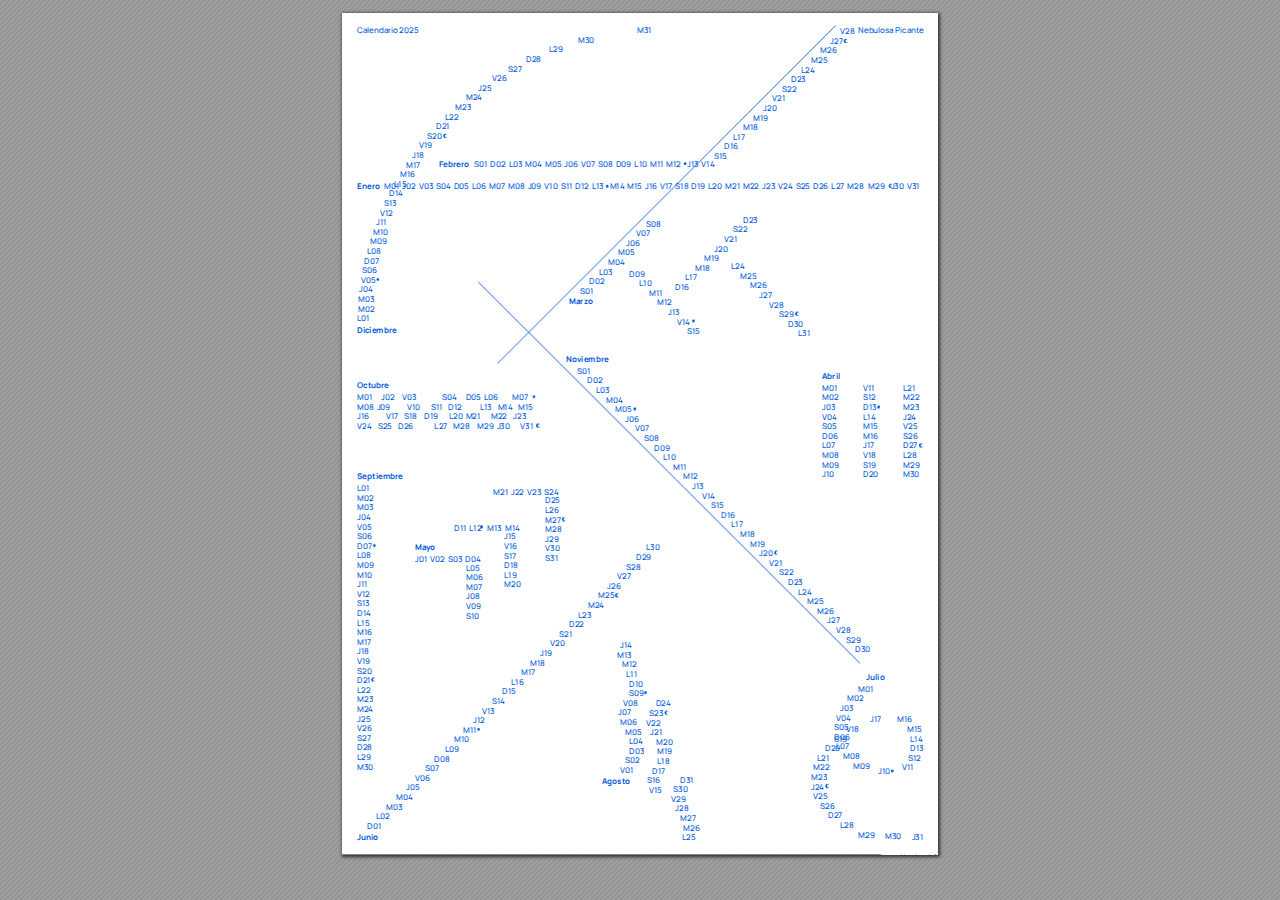
==== commit e74ace9d: "most of them refactored" ====
--- a/index.html
+++ b/index.html
@@ -9,6 +9,7 @@
 <link rel="stylesheet" href="calendar_0.css"></link>
 <link rel="stylesheet" href="calendar_1.css"></link>
 <link rel="stylesheet" href="calendar_2.css"></link>
+<link rel="stylesheet" href="custom.css"></link>
 
 <title>2025</title>
 </head>
@@ -18,88 +19,304 @@
 <div id="pf1" class="pf w0 h0">
     <div class="pc pc1 w0 h0">
         <img class="bi x0 y0 w1 h1" src="background.png"/>
-        <div class="t m0 x1 h2 y1 ff1 fs0 fc0 sc0 ls0 ws0">M31</div>
-        <div class="t m0 x2 h2 y2 ff1 fs0 fc0 sc0 ls0 ws0">M30</div>
-        <div class="t m0 x3 h2 y3 ff1 fs0 fc0 sc0 ls0">L29</div>
-        <div class="t m0 x4 h2 y4 ff1 fs0 fc0 sc0 ls0">D28</div>
-        <div class="t m0 x5 h2 y5 ff1 fs0 fc0 sc0 ls0">S27</div>
-        <div class="t m0 x6 h2 y6 ff1 fs0 fc0 sc0 ls0">V26</div>
-        <div class="t m0 x7 h2 y7 ff1 fs0 fc0 sc0 ls0">J25</div>
+        <div class="t m0 x1 h2 y1 single_date ws0">M31</div>
+        <div class="t m0 x2 h2 y2 single_date ws0">M30</div>
+        <div class="t m0 x3 h2 y3 single_date">L29</div>
+        <div class="t m0 x4 h2 y4 single_date">D28</div>
+        <div class="t m0 x5 h2 y5 single_date">S27</div>
+        <div class="t m0 x6 h2 y6 single_date">V26</div>
+        <div class="t m0 x7 h2 y7 single_date">J25</div>
         <div class="t m0 x8 h2 y8 ff1 fs0 fc0 sc0 ls1 ws1">M24</div>
-        <div class="t m0 x9 h2 y9 ff1 fs0 fc0 sc0 ls0">M23</div>
-        <div class="t m0 xa h2 ya ff1 fs0 fc0 sc0 ls0">L22</div>
-        <div class="t m0 xb h2 yb ff1 fs0 fc0 sc0 ls0">D21</div>
-        <div class="t m0 xc h2 yc ff1 fs0 fc0 sc0 ls0">S20</div>
-        <div class="t m0 xd h2 yd ff1 fs0 fc0 sc0 ls0">V19</div>
-        <div class="t m0 xe h2 ye ff1 fs0 fc0 sc0 ls0">J18</div>
-        <div class="t m0 xf h2 yf ff1 fs0 fc0 sc0 ls0">M17</div>
-        <div class="t m0 x10 h2 y10 ff1 fs0 fc0 sc0 ls0">M16</div>
-        <div class="t m0 x11 h2 y11 ff1 fs0 fc0 sc0 ls0">L15</div>
-        <div class="t m0 x12 h2 y12 ff1 fs0 fc0 sc0 ls0">D14</div>
-        <div class="t m0 x13 h2 y13 ff1 fs0 fc0 sc0 ls0">S13</div>
-        <div class="t m0 x14 h2 y14 ff1 fs0 fc0 sc0 ls0">V12</div>
-        <div class="t m0 x15 h2 y15 ff1 fs0 fc0 sc0 ls0">J11</div>
-        <div class="t m0 x16 h2 y16 ff1 fs0 fc0 sc0 ls0">M10</div>
-        <div class="t m0 x17 h2 y17 ff1 fs0 fc0 sc0 ls0">M09</div>
-        <div class="t m0 x18 h2 y18 ff1 fs0 fc0 sc0 ls0">L08</div>
-        <div class="t m0 x19 h2 y19 ff1 fs0 fc0 sc0 ls0">D07</div>
-        <div class="t m0 x1a h2 y1a ff1 fs0 fc0 sc0 ls0">S06</div>
-        <div class="t m0 x1b h2 y1b ff1 fs0 fc0 sc0 ls0">V05</div>
-        <div class="t m0 x1c h2 y1c ff1 fs0 fc0 sc0 ls0">J04</div>
-        <div class="t m0 x1d h2 y1d ff1 fs0 fc0 sc0 ls0">M03</div>
-        <div class="t m0 x1d h2 y1e ff1 fs0 fc0 sc0 ls0">M02</div>
-        <div class="t m0 x1e h2 y1f ff1 fs0 fc0 sc0 ls0">L01</div>
-        <div class="t m0 x13 h2 y20 ff1 fs0 fc0 sc0 ls0 ws5">M01  J02  V03  S04  D05  L06  M07  M08  J09  V10  S11  D12  L13    M14  M15  J16  V17  S18  D19  L20  M21  M22  J23  V24  S25  D26  L27  M28   M29    J30  V31</div>
-        <div class="t m0 x1e h2 y21 ff1 fs0 fc0 sc0 ls0 ws5">M01      J02     V03                 S04      D05  L06         M07  </div>
-        <div class="t m0 x1e h2 y22 ff1 fs0 fc0 sc0 ls0 ws5">M08  J09           V10       S11    D12            L13    M14    M15  </div>
-        <div class="t m0 x1e h2 y23 ff1 fs0 fc0 sc0 ls0 ws5">J16           V17    S18     D19       L20  M21       M22    J23  </div>
-        <div class="t m0 x1e h2 y24 ff1 fs0 fc0 sc0 ls0 ws5">V24    S25    D26              L27    M28     M29  J30       V31</div>
+        <div class="t m0 x9 h2 y9 single_date">M23</div>
+        <div class="t m0 xa h2 ya single_date">L22</div>
+        <div class="t m0 xb h2 yb single_date">D21</div>
+        <div class="t m0 xc h2 yc single_date">S20</div>
+        <div class="t m0 xd h2 yd single_date">V19</div>
+        <div class="t m0 xe h2 ye single_date">J18</div>
+        <div class="t m0 xf h2 yf single_date">M17</div>
+        <div class="t m0 x10 h2 y10 single_date">M16</div>
+        <div class="t m0 x11 h2 y11 single_date">L15</div>
+        <div class="t m0 x12 h2 y12 single_date">D14</div>
+        <div class="t m0 x13 h2 y13 single_date">S13</div>
+        <div class="t m0 x14 h2 y14 single_date">V12</div>
+        <div class="t m0 x15 h2 y15 single_date">J11</div>
+        <div class="t m0 x16 h2 y16 single_date">M10</div>
+        <div class="t m0 x17 h2 y17 single_date">M09</div>
+        <div class="t m0 x18 h2 y18 single_date">L08</div>
+        <div class="t m0 x19 h2 y19 single_date">D07</div>
+        <div class="t m0 x1a h2 y1a single_date">S06</div>
+        <div class="t m0 x1b h2 y1b single_date">V05</div>
+        <div class="t m0 x1c h2 y1c single_date">J04</div>
+        <div class="t m0 x1d h2 y1d single_date">M03</div>
+        <div class="t m0 x1d h2 y1e single_date">M02</div>
+        <div class="t m0 x1e h2 y1f single_date">L01</div>
+        <div class="t m0 x13 h2 y20 single_date ws5">M01  J02  V03  S04  D05  L06  M07  M08  J09  V10  S11  D12  L13    M14  M15  J16  V17  S18  D19  L20  M21  M22  J23  V24  S25  D26  L27  M28   M29    J30  V31</div>
+        <div class="t m0 x1e h2 y21 single_date ws5">M01      J02     V03                 S04      D05  L06         M07  </div>
+        <div class="t m0 x1e h2 y22 single_date ws5">M08  J09           V10       S11    D12            L13    M14    M15  </div>
+        <div class="t m0 x1e h2 y23 single_date ws5">J16           V17    S18     D19       L20  M21       M22    J23  </div>
+        <div class="t m0 x1e h2 y24 single_date ws5">V24    S25    D26              L27    M28     M29  J30       V31</div>
         <div class="t m0 x1e h3 y25 ff2 fs0 fc0 sc0 ls0 ws2">Enero</div>
         <div class="t m0 x1e h3 y26 ff2 fs0 fc0 sc0 ls0 ws2">Octubre</div>
-        <div class="t m0 x1e h3 y27 ff2 fs0 fc0 sc0 ls0 ws2">Diciembr<span class="_ _0"></span>e</div>
-        <div class="t m0 x1f h2 y28 ff1 fs0 fc0 sc0 ls0">S01</div><div class="t m0 x20 h2 y29 ff1 fs0 fc0 sc0 ls0">D02</div><div class="t m0 x21 h2 y2a ff1 fs0 fc0 sc0 ls0">L03</div><div class="t m0 x22 h2 y2b ff1 fs0 fc0 sc0 ls0">M04</div><div class="t m0 x23 h2 y2c ff1 fs0 fc0 sc0 ls0">M05</div><div class="t m0 x24 h2 y2d ff1 fs0 fc0 sc0 ls0">J06</div><div class="t m0 x25 h2 y2e ff1 fs0 fc0 sc0 ls0">V07</div><div class="t m0 x26 h2 y2f ff1 fs0 fc0 sc0 ls0">S08</div><div class="t m0 x27 h2 y30 ff1 fs0 fc0 sc0 ls0">D09</div><div class="t m0 x28 h2 y31 ff1 fs0 fc0 sc0 ls0">L10</div><div class="t m0 x29 h2 y32 ff1 fs0 fc0 sc0 ls0">M11</div><div class="t m0 x2a h2 y33 ff1 fs0 fc0 sc0 ls0">M12</div><div class="t m0 x2b h2 y34 ff1 fs0 fc0 sc0 ls0">J13</div>
-        <div class="t m0 x2c h2 y35 ff1 fs0 fc0 sc0 ls0">V14</div><div class="t m0 x2d h2 y36 ff1 fs0 fc0 sc0 ls0">S15</div><div class="t m0 x2e h2 y37 ff1 fs0 fc0 sc0 ls0">D16</div><div class="t m0 x2f h2 y38 ff1 fs0 fc0 sc0 ls0">L17</div><div class="t m0 x30 h2 y39 ff1 fs0 fc0 sc0 ls0">M18</div><div class="t m0 x31 h2 y3a ff1 fs0 fc0 sc0 ls0">M19</div><div class="t m0 x32 h2 y3b ff1 fs0 fc0 sc0 ls0">J20</div><div class="t m0 x33 h2 y3c ff1 fs0 fc0 sc0 ls0">V21</div><div class="t m0 x34 h2 y3d ff1 fs0 fc0 sc0 ls0">S22</div><div class="t m0 x35 h2 y3e ff1 fs0 fc0 sc0 ls0">D23</div><div class="t m0 x36 h2 y3f ff1 fs0 fc0 sc0 ls1 ws1">L24</div><div class="t m0 x37 h2 y40 ff1 fs0 fc0 sc0 ls0">M25</div><div class="t m0 x38 h2 y41 ff1 fs0 fc0 sc0 ls0">M26</div><div class="t m0 x39 h2 y42 ff1 fs0 fc0 sc0 ls0">J27</div><div class="t m0 x3a h2 y43 ff1 fs0 fc0 sc0 ls0">V28</div><div class="t m0 x3b h2 y44 ff1 fs0 fc0 sc0 ls0">S29</div><div class="t m0 x3c h2 y45 ff1 fs0 fc0 sc0 ls0 ws0">D30</div><div class="t m0 x3d h3 y46 ff2 fs0 fc0 sc0 ls0 ws2">Novie<span class="_ _0"></span>mbre</div><div class="t m0 x3e h2 y47 ff1 fs0 fc0 sc0 ls0">M01</div><div class="t m0 x3e h2 y48 ff1 fs0 fc0 sc0 ls0">M02</div><div class="t m0 x3e h2 y49 ff1 fs0 fc0 sc0 ls0">J03</div><div class="t m0 x3e h2 y4a ff1 fs0 fc0 sc0 ls0">V04</div><div class="t m0 x3e h2 y4b ff1 fs0 fc0 sc0 ls0">S05</div><div class="t m0 x3e h2 y4c ff1 fs0 fc0 sc0 ls0">D06</div><div class="t m0 x3e h2 y4d ff1 fs0 fc0 sc0 ls0">L07</div><div class="t m0 x3e h2 y4e ff1 fs0 fc0 sc0 ls0">M08</div><div class="t m0 x3e h2 y4f ff1 fs0 fc0 sc0 ls0">M09</div><div class="t m0 x3e h2 y50 ff1 fs0 fc0 sc0 ls0">J10</div><div class="t m0 x3f h2 y51 ff1 fs0 fc0 sc0 ls0">L21</div><div class="t m0 x3f h2 y52 ff1 fs0 fc0 sc0 ls0">M22</div><div class="t m0 x3f h2 y53 ff1 fs0 fc0 sc0 ls0">M23</div><div class="t m0 x3f h2 y54 ff1 fs0 fc0 sc0 ls1 ws1">J24</div><div class="t m0 x3f h2 y55 ff1 fs0 fc0 sc0 ls0">V25</div><div class="t m0 x3f h2 y56 ff1 fs0 fc0 sc0 ls0">S26</div><div class="t m0 x3f h2 y57 ff1 fs0 fc0 sc0 ls0">D27</div><div class="t m0 x3f h2 y58 ff1 fs0 fc0 sc0 ls0">L28</div><div class="t m0 x3f h2 y59 ff1 fs0 fc0 sc0 ls0">M29</div><div class="t m0 x3f h2 y5a ff1 fs0 fc0 sc0 ls0 ws0">M30</div><div class="t m0 x40 h2 y5b ff1 fs0 fc0 sc0 ls0">V11</div><div class="t m0 x40 h2 y5c ff1 fs0 fc0 sc0 ls0">S12</div><div class="t m0 x40 h2 y5d ff1 fs0 fc0 sc0 ls0">D13</div><div class="t m0 x40 h2 y5e ff1 fs0 fc0 sc0 ls0">L14</div><div class="t m0 x40 h2 y5f ff1 fs0 fc0 sc0 ls0">M15</div><div class="t m0 x40 h2 y60 ff1 fs0 fc0 sc0 ls0">M16</div><div class="t m0 x40 h2 y61 ff1 fs0 fc0 sc0 ls0">J17</div><div class="t m0 x40 h2 y62 ff1 fs0 fc0 sc0 ls0">V18</div><div class="t m0 x40 h2 y63 ff1 fs0 fc0 sc0 ls0">S19</div><div class="t m0 x40 h2 y64 ff1 fs0 fc0 sc0 ls0">D20</div><div class="t m0 x3e h3 y65 ff2 fs0 fc0 sc0 ls0">Abril</div><div class="t m0 x1e h2 y66 ff1 fs0 fc0 sc0 ls0">L01</div><div class="t m0 x1e h2 y67 ff1 fs0 fc0 sc0 ls0">M02</div><div class="t m0 x1e h2 y68 ff1 fs0 fc0 sc0 ls0">M03</div><div class="t m0 x1e h2 y69 ff1 fs0 fc0 sc0 ls0">J04</div><div class="t m0 x1e h2 y6a ff1 fs0 fc0 sc0 ls0">V05</div><div class="t m0 x1e h2 y6b ff1 fs0 fc0 sc0 ls0">S06</div><div class="t m0 x1e h2 y6c ff1 fs0 fc0 sc0 ls0">D07</div><div class="t m0 x1e h2 y6d ff1 fs0 fc0 sc0 ls0">L08</div><div class="t m0 x1e h2 y6e ff1 fs0 fc0 sc0 ls0">M09</div><div class="t m0 x1e h2 y6f ff1 fs0 fc0 sc0 ls0">M10</div><div class="t m0 x1e h2 y70 ff1 fs0 fc0 sc0 ls0">J11</div><div class="t m0 x1e h2 y71 ff1 fs0 fc0 sc0 ls0">V12</div><div class="t m0 x1e h2 y72 ff1 fs0 fc0 sc0 ls0">S13</div><div class="t m0 x1e h2 y73 ff1 fs0 fc0 sc0 ls0">D14</div><div class="t m0 x1e h2 y74 ff1 fs0 fc0 sc0 ls0">L15</div><div class="t m0 x1e h2 y75 ff1 fs0 fc0 sc0 ls0">M16</div><div class="t m0 x1e h2 y76 ff1 fs0 fc0 sc0 ls0">M17</div><div class="t m0 x1e h2 y77 ff1 fs0 fc0 sc0 ls0">J18</div><div class="t m0 x1e h2 y78 ff1 fs0 fc0 sc0 ls0">V19</div><div class="t m0 x1e h2 y79 ff1 fs0 fc0 sc0 ls0">S20</div><div class="t m0 x1e h2 y7a ff1 fs0 fc0 sc0 ls0">D21</div><div class="t m0 x1e h2 y7b ff1 fs0 fc0 sc0 ls0">L22</div><div class="t m0 x1e h2 y7c ff1 fs0 fc0 sc0 ls0">M23</div><div class="t m0 x1e h2 y7d ff1 fs0 fc0 sc0 ls1 ws1">M24</div><div class="t m0 x1e h2 y7e ff1 fs0 fc0 sc0 ls0">J25</div><div class="t m0 x1e h2 y7f ff1 fs0 fc0 sc0 ls0">V26</div><div class="t m0 x1e h2 y80 ff1 fs0 fc0 sc0 ls0">S27</div><div class="t m0 x1e h2 y81 ff1 fs0 fc0 sc0 ls0">D28</div><div class="t m0 x1e h2 y82 ff1 fs0 fc0 sc0 ls0">L29</div><div class="t m0 x1e h2 y83 ff1 fs0 fc0 sc0 ls0 ws0">M30</div><div class="t m0 x1e h3 y84 ff2 fs0 fc0 sc0 ls0 ws2">Septiembr<span class="_ _0"></span>e</div><div class="t m0 x41 h2 y85 ff1 fs0 fc0 sc0 ls0 ws0">L30</div><div class="t m0 x42 h2 y86 ff1 fs0 fc0 sc0 ls0">D29</div><div class="t m0 x43 h2 y87 ff1 fs0 fc0 sc0 ls0">S28</div><div class="t m0 x44 h2 y88 ff1 fs0 fc0 sc0 ls0">V27</div><div class="t m0 x45 h2 y89 ff1 fs0 fc0 sc0 ls0">J26</div><div class="t m0 x46 h2 y8a ff1 fs0 fc0 sc0 ls0">M25</div><div class="t m0 x47 h2 y8b ff1 fs0 fc0 sc0 ls1 ws1">M24</div><div class="t m0 x2 h2 y8c ff1 fs0 fc0 sc0 ls0">L23</div><div class="t m0 x48 h2 y8d ff1 fs0 fc0 sc0 ls0">D22</div><div class="t m0 x49 h2 y8e ff1 fs0 fc0 sc0 ls0">S21</div><div class="t m0 x4a h2 y8f ff1 fs0 fc0 sc0 ls0">V20</div><div class="t m0 x4b h2 y90 ff1 fs0 fc0 sc0 ls0">J19</div><div class="t m0 x4c h2 y91 ff1 fs0 fc0 sc0 ls0">M18</div><div class="t m0 x4d h2 y92 ff1 fs0 fc0 sc0 ls0">M17</div><div class="t m0 x4e h2 y93 ff1 fs0 fc0 sc0 ls0">L16</div><div class="t m0 x4f h2 y94 ff1 fs0 fc0 sc0 ls0">D15</div><div class="t m0 x6 h2 y95 ff1 fs0 fc0 sc0 ls0">S14</div><div class="t m0 x50 h2 y96 ff1 fs0 fc0 sc0 ls0">V13</div><div class="t m0 x51 h2 y97 ff1 fs0 fc0 sc0 ls0">J12</div><div class="t m0 x52 h2 y98 ff1 fs0 fc0 sc0 ls0">M11</div><div class="t m0 x53 h2 y99 ff1 fs0 fc0 sc0 ls0">M10</div><div class="t m0 xa h2 y9a ff1 fs0 fc0 sc0 ls0">L09</div><div class="t m0 x54 h2 y9b ff1 fs0 fc0 sc0 ls0">D08</div><div class="t m0 x55 h2 y9c ff1 fs0 fc0 sc0 ls0">S07</div><div class="t m0 x56 h2 y9d ff1 fs0 fc0 sc0 ls0">V06</div><div class="t m0 xf h2 y9e ff1 fs0 fc0 sc0 ls0">J05</div><div class="t m0 x57 h2 y9f ff1 fs0 fc0 sc0 ls0">M04</div><div class="t m0 x58 h2 ya0 ff1 fs0 fc0 sc0 ls0">M03</div><div class="t m0 x15 h2 ya1 ff1 fs0 fc0 sc0 ls0">L02</div><div class="t m0 x18 h2 ya2 ff1 fs0 fc0 sc0 ls0">D01</div><div class="t m0 x1e h3 ya3 ff2 fs0 fc0 sc0 ls0">Junio</div><div class="t m0 x56 h3 ya4 ff2 fs0 fc0 sc0 ls2 ws3">May<span class="_ _1"></span>o</div><div class="t m0 x56 h2 ya5 ff1 fs0 fc0 sc0 ls0 ws5">J01  V02  S03  D04</div><div class="t m0 x8 h2 ya6 ff1 fs0 fc0 sc0 ls0">L05</div><div class="t m0 x8 h2 ya7 ff1 fs0 fc0 sc0 ls0">M06</div><div class="t m0 x8 h2 ya8 ff1 fs0 fc0 sc0 ls0">M07</div><div class="t m0 x8 h2 ya9 ff1 fs0 fc0 sc0 ls0">J08</div><div class="t m0 x8 h2 yaa ff1 fs0 fc0 sc0 ls0">V09</div><div class="t m0 x8 h2 yab ff1 fs0 fc0 sc0 ls0">S10</div><div class="t m0 x53 h2 yac ff1 fs0 fc0 sc0 ls0 ws5">D11  L12    M13  M14</div><div class="t m0 x59 h2 yad ff1 fs0 fc0 sc0 ls0">J15</div><div class="t m0 x59 h2 yae ff1 fs0 fc0 sc0 ls0">V16</div><div class="t m0 x59 h2 yaf ff1 fs0 fc0 sc0 ls0">S17</div><div class="t m0 x59 h2 yb0 ff1 fs0 fc0 sc0 ls0">D18</div><div class="t m0 x59 h2 yb1 ff1 fs0 fc0 sc0 ls0">L19</div><div class="t m0 x59 h2 yb2 ff1 fs0 fc0 sc0 ls0">M20</div><div class="t m0 x5a h2 yb3 ff1 fs0 fc0 sc0 ls0 ws5">M21  J22  V23  S24</div><div class="t m0 x5b h2 yb4 ff1 fs0 fc0 sc0 ls0">D25</div><div class="t m0 x5b h2 yb5 ff1 fs0 fc0 sc0 ls0">L26</div><div class="t m0 x5b h2 yb6 ff1 fs0 fc0 sc0 ls0">M27</div><div class="t m0 x5b h2 yb7 ff1 fs0 fc0 sc0 ls0">M28</div><div class="t m0 x5b h2 yb8 ff1 fs0 fc0 sc0 ls0">J29</div><div class="t m0 x5b h2 yb9 ff1 fs0 fc0 sc0 ls0 ws0">V30</div><div class="t m0 x5b h2 yba ff1 fs0 fc0 sc0 ls0 ws0">S31</div><div class="t m0 x5c h2 ybb ff1 fs0 fc0 sc0 ls0">J14</div><div class="t m0 x44 h2 ybc ff1 fs0 fc0 sc0 ls0">M13</div>
-        <div class="t m0 x5d h2 ybd ff1 fs0 fc0 sc0 ls0">M12</div>
-        <div class="t m0 x43 h2 ybe ff1 fs0 fc0 sc0 ls0">L11</div><div class="t m0 x5e h2 ybf ff1 fs0 fc0 sc0 ls0">D10</div><div class="t m0 x5e h2 yc0 ff1 fs0 fc0 sc0 ls0">S09</div><div class="t m0 x5f h2 yc1 ff1 fs0 fc0 sc0 ls0">V08</div><div class="t m0 x60 h2 yc2 ff1 fs0 fc0 sc0 ls0">J07</div><div class="t m0 x5c h2 yc3 ff1 fs0 fc0 sc0 ls0">M06</div><div class="t m0 x24 h2 yc4 ff1 fs0 fc0 sc0 ls0">M05</div><div class="t m0 x5e h2 yc5 ff1 fs0 fc0 sc0 ls0">L04</div><div class="t m0 x5e h2 yc6 ff1 fs0 fc0 sc0 ls0">D03</div><div class="t m0 x24 h2 yc7 ff1 fs0 fc0 sc0 ls0">S02</div><div class="t m0 x5c h2 yc8 ff1 fs0 fc0 sc0 ls0">V01</div><div class="t m0 x61 h2 yc9 ff1 fs0 fc0 sc0 ls1 ws1">D24</div><div class="t m0 x62 h2 yca ff1 fs0 fc0 sc0 ls0">S23</div><div class="t m0 x41 h2 ycb ff1 fs0 fc0 sc0 ls0">V22</div><div class="t m0 x63 h2 ycc ff1 fs0 fc0 sc0 ls0">J21</div><div class="t m0 x61 h2 ycd ff1 fs0 fc0 sc0 ls0">M20</div><div class="t m0 x64 h2 yce ff1 fs0 fc0 sc0 ls0">M19</div><div class="t m0 x64 h2 ycf ff1 fs0 fc0 sc0 ls0">L18</div><div class="t m0 x65 h2 yd0 ff1 fs0 fc0 sc0 ls0">D17</div><div class="t m0 x66 h2 yd1 ff1 fs0 fc0 sc0 ls0">S16</div><div class="t m0 x62 h2 yd2 ff1 fs0 fc0 sc0 ls0">V15</div><div class="t m0 x67 h2 yd3 ff1 fs0 fc0 sc0 ls0 ws0">D31</div><div class="t m0 x29 h2 yd4 ff1 fs0 fc0 sc0 ls0 ws0">S30</div><div class="t m0 x68 h2 yd5 ff1 fs0 fc0 sc0 ls0">V29</div><div class="t m0 x69 h2 yd6 ff1 fs0 fc0 sc0 ls0">J28</div><div class="t m0 x67 h2 yd7 ff1 fs0 fc0 sc0 ls0">M27</div><div class="t m0 x2a h2 yd8 ff1 fs0 fc0 sc0 ls0">M26</div><div class="t m0 x6a h2 yd9 ff1 fs0 fc0 sc0 ls0">L25</div><div class="t m0 x6b h3 yda ff2 fs0 fc0 sc0 ls0 ws2">Agost<span class="_ _0"></span>o</div><div class="t m0 x41 h2 ydb ff1 fs0 fc0 sc0 ls0">S08</div><div class="t m0 x42 h2 ydc ff1 fs0 fc0 sc0 ls0">V07</div><div class="t m0 x43 h2 ydd ff1 fs0 fc0 sc0 ls0">J06</div><div class="t m0 x60 h2 yde ff1 fs0 fc0 sc0 ls0">M05</div><div class="t m0 x6c h2 ydf ff1 fs0 fc0 sc0 ls0">M04</div><div class="t m0 x6d h2 ye0 ff1 fs0 fc0 sc0 ls0">L03</div><div class="t m0 x6e h2 ye1 ff1 fs0 fc0 sc0 ls0">D02</div><div class="t m0 x6f h2 ye2 ff1 fs0 fc0 sc0 ls0">S01</div><div class="t m0 x5e h2 ye3 ff1 fs0 fc0 sc0 ls0">D09</div><div class="t m0 x70 h2 ye4 ff1 fs0 fc0 sc0 ls0">L10</div><div class="t m0 x62 h2 ye5 ff1 fs0 fc0 sc0 ls0">M11</div><div class="t m0 x64 h2 ye6 ff1 fs0 fc0 sc0 ls0">M12</div><div class="t m0 x71 h2 ye7 ff1 fs0 fc0 sc0 ls0">J13</div><div class="t m0 x72 h2 ye8 ff1 fs0 fc0 sc0 ls0">V14</div><div class="t m0 x73 h2 ye9 ff1 fs0 fc0 sc0 ls0">S15</div><div class="t m0 x74 h2 yea ff1 fs0 fc0 sc0 ls0">D23</div><div class="t m0 x75 h2 yeb ff1 fs0 fc0 sc0 ls0">S22</div><div class="t m0 x76 h2 yec ff1 fs0 fc0 sc0 ls0">V21</div><div class="t m0 x77 h2 yed ff1 fs0 fc0 sc0 ls0">J20</div><div class="t m0 x78 h2 yee ff1 fs0 fc0 sc0 ls0">M19</div><div class="t m0 x79 h2 yef ff1 fs0 fc0 sc0 ls0">M18</div><div class="t m0 x7a h2 yf0 ff1 fs0 fc0 sc0 ls0">L17</div><div class="t m0 x69 h2 yf1 ff1 fs0 fc0 sc0 ls0">D16</div><div class="t m0 x2f h2 yf2 ff1 fs0 fc0 sc0 ls1 ws1">L24</div><div class="t m0 x30 h2 yf3 ff1 fs0 fc0 sc0 ls0">M25</div><div class="t m0 x31 h2 yf4 ff1 fs0 fc0 sc0 ls0">M26</div><div class="t m0 x32 h2 yf5 ff1 fs0 fc0 sc0 ls0">J27</div><div class="t m0 x33 h2 yf6 ff1 fs0 fc0 sc0 ls0">V28</div><div class="t m0 x34 h2 yf7 ff1 fs0 fc0 sc0 ls0">S29</div><div class="t m0 x35 h2 yf8 ff1 fs0 fc0 sc0 ls0 ws0">D30</div><div class="t m0 x36 h2 yf9 ff1 fs0 fc0 sc0 ls0 ws0">L31</div>
+        <div class="t m0 x1e h3 y27 ff2 fs0 fc0 sc0 ls0 ws2">Diciembre</div>
+        <div class="t m0 x1f h2 y28 single_date">S01</div>
+        <div class="t m0 x20 h2 y29 single_date">D02</div>
+        <div class="t m0 x21 h2 y2a single_date">L03</div>
+        <div class="t m0 x22 h2 y2b single_date">M04</div>
+        <div class="t m0 x23 h2 y2c single_date">M05</div>
+        <div class="t m0 x24 h2 y2d single_date">J06</div>
+        <div class="t m0 x25 h2 y2e single_date">V07</div>
+        <div class="t m0 x26 h2 y2f single_date">S08</div>
+        <div class="t m0 x27 h2 y30 single_date">D09</div>
+        <div class="t m0 x28 h2 y31 single_date">L10</div>
+        <div class="t m0 x29 h2 y32 single_date">M11</div>
+        <div class="t m0 x2a h2 y33 single_date">M12</div>
+        <div class="t m0 x2b h2 y34 single_date">J13</div>
+        <div class="t m0 x2c h2 y35 single_date">V14</div>
+        <div class="t m0 x2d h2 y36 single_date">S15</div>
+        <div class="t m0 x2e h2 y37 single_date">D16</div>
+        <div class="t m0 x2f h2 y38 single_date">L17</div>
+        <div class="t m0 x30 h2 y39 single_date">M18</div>
+        <div class="t m0 x31 h2 y3a single_date">M19</div>
+        <div class="t m0 x32 h2 y3b single_date">J20</div>
+        <div class="t m0 x33 h2 y3c single_date">V21</div>
+        <div class="t m0 x34 h2 y3d single_date">S22</div>
+        <div class="t m0 x35 h2 y3e single_date">D23</div>
+        <div class="t m0 x36 h2 y3f ff1 fs0 fc0 sc0 ls1 ws1">L24</div>
+        <div class="t m0 x37 h2 y40 single_date">M25</div>
+        <div class="t m0 x38 h2 y41 single_date">M26</div>
+        <div class="t m0 x39 h2 y42 single_date">J27</div>
+        <div class="t m0 x3a h2 y43 single_date">V28</div>
+        <div class="t m0 x3b h2 y44 single_date">S29</div>
+        <div class="t m0 x3c h2 y45 single_date ws0">D30</div>
+        <div class="t m0 x3d h3 y46 ff2 fs0 fc0 sc0 ls0 ws2">Noviembre</div>
+        <div class="t m0 x3e h2 y47 single_date">M01</div>
+        <div class="t m0 x3e h2 y48 single_date">M02</div>
+        <div class="t m0 x3e h2 y49 single_date">J03</div>
+        <div class="t m0 x3e h2 y4a single_date">V04</div>
+        <div class="t m0 x3e h2 y4b single_date">S05</div>
+        <div class="t m0 x3e h2 y4c single_date">D06</div>
+        <div class="t m0 x3e h2 y4d single_date">L07</div>
+        <div class="t m0 x3e h2 y4e single_date">M08</div>
+        <div class="t m0 x3e h2 y4f single_date">M09</div>
+        <div class="t m0 x3e h2 y50 single_date">J10</div>
+        <div class="t m0 x3f h2 y51 single_date">L21</div>
+        <div class="t m0 x3f h2 y52 single_date">M22</div>
+        <div class="t m0 x3f h2 y53 single_date">M23</div>
+        <div class="t m0 x3f h2 y54 ff1 fs0 fc0 sc0 ls1 ws1">J24</div>
+        <div class="t m0 x3f h2 y55 single_date">V25</div>
+        <div class="t m0 x3f h2 y56 single_date">S26</div>
+        <div class="t m0 x3f h2 y57 single_date">D27</div>
+        <div class="t m0 x3f h2 y58 single_date">L28</div>
+        <div class="t m0 x3f h2 y59 single_date">M29</div>
+        <div class="t m0 x3f h2 y5a single_date ws0">M30</div>
+        <div class="t m0 x40 h2 y5b single_date">V11</div>
+        <div class="t m0 x40 h2 y5c single_date">S12</div>
+        <div class="t m0 x40 h2 y5d single_date">D13</div>
+        <div class="t m0 x40 h2 y5e single_date">L14</div>
+        <div class="t m0 x40 h2 y5f single_date">M15</div>
+        <div class="t m0 x40 h2 y60 single_date">M16</div>
+        <div class="t m0 x40 h2 y61 single_date">J17</div>
+        <div class="t m0 x40 h2 y62 single_date">V18</div>
+        <div class="t m0 x40 h2 y63 single_date">S19</div>
+        <div class="t m0 x40 h2 y64 single_date">D20</div>
+        <div class="t m0 x3e h3 y65 ff2 fs0 fc0 sc0 ls0">Abril</div>
+        <div class="t m0 x1e h2 y66 single_date">L01</div>
+        <div class="t m0 x1e h2 y67 single_date">M02</div>
+        <div class="t m0 x1e h2 y68 single_date">M03</div>
+        <div class="t m0 x1e h2 y69 single_date">J04</div>
+        <div class="t m0 x1e h2 y6a single_date">V05</div>
+        <div class="t m0 x1e h2 y6b single_date">S06</div>
+        <div class="t m0 x1e h2 y6c single_date">D07</div>
+        <div class="t m0 x1e h2 y6d single_date">L08</div>
+        <div class="t m0 x1e h2 y6e single_date">M09</div>
+        <div class="t m0 x1e h2 y6f single_date">M10</div>
+        <div class="t m0 x1e h2 y70 single_date">J11</div>
+        <div class="t m0 x1e h2 y71 single_date">V12</div>
+        <div class="t m0 x1e h2 y72 single_date">S13</div>
+        <div class="t m0 x1e h2 y73 single_date">D14</div>
+        <div class="t m0 x1e h2 y74 single_date">L15</div>
+        <div class="t m0 x1e h2 y75 single_date">M16</div>
+        <div class="t m0 x1e h2 y76 single_date">M17</div>
+        <div class="t m0 x1e h2 y77 single_date">J18</div>
+        <div class="t m0 x1e h2 y78 single_date">V19</div>
+        <div class="t m0 x1e h2 y79 single_date">S20</div>
+        <div class="t m0 x1e h2 y7a single_date">D21</div>
+        <div class="t m0 x1e h2 y7b single_date">L22</div>
+        <div class="t m0 x1e h2 y7c single_date">M23</div>
+        <div class="t m0 x1e h2 y7d ff1 fs0 fc0 sc0 ls1 ws1">M24</div>
+        <div class="t m0 x1e h2 y7e single_date">J25</div>
+        <div class="t m0 x1e h2 y7f single_date">V26</div>
+        <div class="t m0 x1e h2 y80 single_date">S27</div>
+        <div class="t m0 x1e h2 y81 single_date">D28</div>
+        <div class="t m0 x1e h2 y82 single_date">L29</div>
+        <div class="t m0 x1e h2 y83 single_date ws0">M30</div>
+        <div class="t m0 x1e h3 y84 ff2 fs0 fc0 sc0 ls0 ws2">Septiembre</div>
+        <div class="t m0 x41 h2 y85 single_date ws0">L30</div>
+        <div class="t m0 x42 h2 y86 single_date">D29</div>
+        <div class="t m0 x43 h2 y87 single_date">S28</div>
+        <div class="t m0 x44 h2 y88 single_date">V27</div>
+        <div class="t m0 x45 h2 y89 single_date">J26</div>
+        <div class="t m0 x46 h2 y8a single_date">M25</div>
+        <div class="t m0 x47 h2 y8b ff1 fs0 fc0 sc0 ls1 ws1">M24</div>
+        <div class="t m0 x2 h2 y8c single_date">L23</div>
+        <div class="t m0 x48 h2 y8d single_date">D22</div>
+        <div class="t m0 x49 h2 y8e single_date">S21</div>
+        <div class="t m0 x4a h2 y8f single_date">V20</div>
+        <div class="t m0 x4b h2 y90 single_date">J19</div>
+        <div class="t m0 x4c h2 y91 single_date">M18</div>
+        <div class="t m0 x4d h2 y92 single_date">M17</div>
+        <div class="t m0 x4e h2 y93 single_date">L16</div>
+        <div class="t m0 x4f h2 y94 single_date">D15</div>
+        <div class="t m0 x6 h2 y95 single_date">S14</div>
+        <div class="t m0 x50 h2 y96 single_date">V13</div>
+        <div class="t m0 x51 h2 y97 single_date">J12</div>
+        <div class="t m0 x52 h2 y98 single_date">M11</div>
+        <div class="t m0 x53 h2 y99 single_date">M10</div>
+        <div class="t m0 xa h2 y9a single_date">L09</div>
+        <div class="t m0 x54 h2 y9b single_date">D08</div>
+        <div class="t m0 x55 h2 y9c single_date">S07</div>
+        <div class="t m0 x56 h2 y9d single_date">V06</div>
+        <div class="t m0 xf h2 y9e single_date">J05</div>
+        <div class="t m0 x57 h2 y9f single_date">M04</div>
+        <div class="t m0 x58 h2 ya0 single_date">M03</div>
+        <div class="t m0 x15 h2 ya1 single_date">L02</div>
+        <div class="t m0 x18 h2 ya2 single_date">D01</div>
+        <div class="t m0 x1e h3 ya3 ff2 fs0 fc0 sc0 ls0">Junio</div>
+        <div class="t m0 x56 h3 ya4 ff2 fs0 fc0 sc0 ls2 ws3">Mayo</div>
+        <div class="t m0 x56 h2 ya5 single_date ws5">J01  V02  S03  D04</div>
+        <div class="t m0 x8 h2 ya6 single_date">L05</div>
+        <div class="t m0 x8 h2 ya7 single_date">M06</div>
+        <div class="t m0 x8 h2 ya8 single_date">M07</div>
+        <div class="t m0 x8 h2 ya9 single_date">J08</div>
+        <div class="t m0 x8 h2 yaa single_date">V09</div>
+        <div class="t m0 x8 h2 yab single_date">S10</div>
+        <div class="t m0 x53 h2 yac single_date ws5">D11  L12    M13  M14</div>
+        <div class="t m0 x59 h2 yad single_date">J15</div>
+        <div class="t m0 x59 h2 yae single_date">V16</div>
+        <div class="t m0 x59 h2 yaf single_date">S17</div>
+        <div class="t m0 x59 h2 yb0 single_date">D18</div>
+        <div class="t m0 x59 h2 yb1 single_date">L19</div>
+        <div class="t m0 x59 h2 yb2 single_date">M20</div>
+        <div class="t m0 x5a h2 yb3 single_date ws5">M21  J22  V23  S24</div>
+        <div class="t m0 x5b h2 yb4 single_date">D25</div>
+        <div class="t m0 x5b h2 yb5 single_date">L26</div>
+        <div class="t m0 x5b h2 yb6 single_date">M27</div>
+        <div class="t m0 x5b h2 yb7 single_date">M28</div>
+        <div class="t m0 x5b h2 yb8 single_date">J29</div>
+        <div class="t m0 x5b h2 yb9 single_date ws0">V30</div>
+        <div class="t m0 x5b h2 yba single_date ws0">S31</div>
+        <div class="t m0 x5c h2 ybb single_date">J14</div>
+        <div class="t m0 x44 h2 ybc single_date">M13</div>
+        <div class="t m0 x5d h2 ybd single_date">M12</div>
+        <div class="t m0 x43 h2 ybe single_date">L11</div>
+        <div class="t m0 x5e h2 ybf single_date">D10</div>
+        <div class="t m0 x5e h2 yc0 single_date">S09</div>
+        <div class="t m0 x5f h2 yc1 single_date">V08</div>
+        <div class="t m0 x60 h2 yc2 single_date">J07</div>
+        <div class="t m0 x5c h2 yc3 single_date">M06</div>
+        <div class="t m0 x24 h2 yc4 single_date">M05</div>
+        <div class="t m0 x5e h2 yc5 single_date">L04</div>
+        <div class="t m0 x5e h2 yc6 single_date">D03</div>
+        <div class="t m0 x24 h2 yc7 single_date">S02</div>
+        <div class="t m0 x5c h2 yc8 single_date">V01</div>
+        <div class="t m0 x61 h2 yc9 ff1 fs0 fc0 sc0 ls1 ws1">D24</div>
+        <div class="t m0 x62 h2 yca single_date">S23</div>
+        <div class="t m0 x41 h2 ycb single_date">V22</div>
+        <div class="t m0 x63 h2 ycc single_date">J21</div>
+        <div class="t m0 x61 h2 ycd single_date">M20</div>
+        <div class="t m0 x64 h2 yce single_date">M19</div>
+        <div class="t m0 x64 h2 ycf single_date">L18</div>
+        <div class="t m0 x65 h2 yd0 single_date">D17</div>
+        <div class="t m0 x66 h2 yd1 single_date">S16</div>
+        <div class="t m0 x62 h2 yd2 single_date">V15</div>
+        <div class="t m0 x67 h2 yd3 single_date ws0">D31</div>
+        <div class="t m0 x29 h2 yd4 single_date ws0">S30</div>
+        <div class="t m0 x68 h2 yd5 single_date">V29</div>
+        <div class="t m0 x69 h2 yd6 single_date">J28</div>
+        <div class="t m0 x67 h2 yd7 single_date">M27</div>
+        <div class="t m0 x2a h2 yd8 single_date">M26</div>
+        <div class="t m0 x6a h2 yd9 single_date">L25</div>
+        <div class="t m0 x6b h3 yda ff2 fs0 fc0 sc0 ls0 ws2">Agosto</div>
+        <div class="t m0 x41 h2 ydb single_date">S08</div>
+        <div class="t m0 x42 h2 ydc single_date">V07</div>
+        <div class="t m0 x43 h2 ydd single_date">J06</div>
+        <div class="t m0 x60 h2 yde single_date">M05</div>
+        <div class="t m0 x6c h2 ydf single_date">M04</div>
+        <div class="t m0 x6d h2 ye0 single_date">L03</div>
+        <div class="t m0 x6e h2 ye1 single_date">D02</div>
+        <div class="t m0 x6f h2 ye2 single_date">S01</div>
+        <div class="t m0 x5e h2 ye3 single_date">D09</div>
+        <div class="t m0 x70 h2 ye4 single_date">L10</div>
+        <div class="t m0 x62 h2 ye5 single_date">M11</div>
+        <div class="t m0 x64 h2 ye6 single_date">M12</div>
+        <div class="t m0 x71 h2 ye7 single_date">J13</div>
+        <div class="t m0 x72 h2 ye8 single_date">V14</div>
+        <div class="t m0 x73 h2 ye9 single_date">S15</div>
+        <div class="t m0 x74 h2 yea single_date">D23</div>
+        <div class="t m0 x75 h2 yeb single_date">S22</div>
+        <div class="t m0 x76 h2 yec single_date">V21</div>
+        <div class="t m0 x77 h2 yed single_date">J20</div>
+        <div class="t m0 x78 h2 yee single_date">M19</div>
+        <div class="t m0 x79 h2 yef single_date">M18</div>
+        <div class="t m0 x7a h2 yf0 single_date">L17</div>
+        <div class="t m0 x69 h2 yf1 single_date">D16</div>
+        <div class="t m0 x2f h2 yf2 ff1 fs0 fc0 sc0 ls1 ws1">L24</div>
+        <div class="t m0 x30 h2 yf3 single_date">M25</div>
+        <div class="t m0 x31 h2 yf4 single_date">M26</div>
+        <div class="t m0 x32 h2 yf5 single_date">J27</div>
+        <div class="t m0 x33 h2 yf6 single_date">V28</div>
+        <div class="t m0 x34 h2 yf7 single_date">S29</div>
+        <div class="t m0 x35 h2 yf8 single_date ws0">D30</div>
+        <div class="t m0 x36 h2 yf9 single_date ws0">L31</div>
         <div class="t m0 x48 h3 yfa ff2 fs0 fc0 sc0 ls0 ws2">Marzo</div>
-        <div class="t m0 x7b h2 yfb ff1 fs0 fc0 sc0 ls0">M16</div><div class="t m0 x7c h2 yfc ff1 fs0 fc0 sc0 ls0">M15</div><div class="t m0 x7d h2 yfd ff1 fs0 fc0 sc0 ls0">L14</div><div class="t m0 x7d h2 yfe ff1 fs0 fc0 sc0 ls0">D13</div><div class="t m0 x7e h2 yff ff1 fs0 fc0 sc0 ls0">S12</div><div class="t m0 x7f h2 y100 ff1 fs0 fc0 sc0 ls0">V11</div><div class="t m0 x80 h2 y101 ff1 fs0 fc0 sc0 ls0">M01</div><div class="t m0 x81 h2 y102 ff1 fs0 fc0 sc0 ls0">M02</div><div class="t m0 x82 h2 y103 ff1 fs0 fc0 sc0 ls0">J03</div><div class="t m0 x3a h2 y104 ff1 fs0 fc0 sc0 ls0">V04</div><div class="t m0 x83 h2 y105 ff1 fs0 fc0 sc0 ls0">S05</div>
-        <div class="t m0 x83 h2 y106 ff1 fs0 fc0 sc0 ls0">D06</div>
-        <div class="t m0 x3a h2 y107 ff1 fs0 fc0 sc0 ls0">L07</div>
-        <div class="t m0 x84 h2 y108 ff1 fs0 fc0 sc0 ls0">M08</div>
-        <div class="t m0 x85 h2 y109 ff1 fs0 fc0 sc0 ls0">M09</div>
-        <div class="t m0 x86 h2 y10a ff1 fs0 fc0 sc0 ls0">J17</div>
-        <div class="t m0 x3b h2 y10b ff1 fs0 fc0 sc0 ls0">V18</div>
-        <div class="t m0 x83 h2 y10c ff1 fs0 fc0 sc0 ls0">S19</div>
-        <div class="t m0 x87 h2 y10d ff1 fs0 fc0 sc0 ls0">D20</div>
-        <div class="t m0 x38 h2 y10e ff1 fs0 fc0 sc0 ls0">L21</div>
-        <div class="t m0 x88 h2 y10f ff1 fs0 fc0 sc0 ls0">M22</div>
-        <div class="t m0 x89 h2 y110 ff1 fs0 fc0 sc0 ls0">M23</div>
+        <div class="t m0 x7b h2 yfb single_date">M16</div>
+        <div class="t m0 x7c h2 yfc single_date">M15</div>
+        <div class="t m0 x7d h2 yfd single_date">L14</div>
+        <div class="t m0 x7d h2 yfe single_date">D13</div>
+        <div class="t m0 x7e h2 yff single_date">S12</div>
+        <div class="t m0 x7f h2 y100 single_date">V11</div>
+        <div class="t m0 x80 h2 y101 single_date">M01</div>
+        <div class="t m0 x81 h2 y102 single_date">M02</div>
+        <div class="t m0 x82 h2 y103 single_date">J03</div>
+        <div class="t m0 x3a h2 y104 single_date">V04</div>
+        <div class="t m0 x83 h2 y105 single_date">S05</div>
+        <div class="t m0 x83 h2 y106 single_date">D06</div>
+        <div class="t m0 x3a h2 y107 single_date">L07</div>
+        <div class="t m0 x84 h2 y108 single_date">M08</div>
+        <div class="t m0 x85 h2 y109 single_date">M09</div>
+        <div class="t m0 x86 h2 y10a single_date">J17</div>
+        <div class="t m0 x3b h2 y10b single_date">V18</div>
+        <div class="t m0 x83 h2 y10c single_date">S19</div>
+        <div class="t m0 x87 h2 y10d single_date">D20</div>
+        <div class="t m0 x38 h2 y10e single_date">L21</div>
+        <div class="t m0 x88 h2 y10f single_date">M22</div>
+        <div class="t m0 x89 h2 y110 single_date">M23</div>
         <div class="t m0 x89 h2 y111 ff1 fs0 fc0 sc0 ls1 ws1">J24</div>
-        <div class="t m0 x88 h2 y112 ff1 fs0 fc0 sc0 ls0">V25</div>
-        <div class="t m0 x8a h2 y113 ff1 fs0 fc0 sc0 ls0">S26</div>
-        <div class="t m0 x8b h2 y114 ff1 fs0 fc0 sc0 ls0">D27</div>
-        <div class="t m0 x82 h2 y115 ff1 fs0 fc0 sc0 ls0">L28</div>
-        <div class="t m0 x80 h2 y116 ff1 fs0 fc0 sc0 ls0">M29</div>
-        <div class="t m0 x8c h2 y117 ff1 fs0 fc0 sc0 ls0">J10</div>
-        <div class="t m0 x8d h2 y118 ff1 fs0 fc0 sc0 ls0 ws4">M30<span class="_"> </span><span class="ws0 v1">J31</span></div>
+        <div class="t m0 x88 h2 y112 single_date">V25</div>
+        <div class="t m0 x8a h2 y113 single_date">S26</div>
+        <div class="t m0 x8b h2 y114 single_date">D27</div>
+        <div class="t m0 x82 h2 y115 single_date">L28</div>
+        <div class="t m0 x80 h2 y116 single_date">M29</div>
+        <div class="t m0 x8c h2 y117 single_date">J10</div>
+        <div class="t m0 x8d h2 y118 single_date ws4">M30<span class="_"> </span><span class="ws0 v1">J31</span></div>
         <div class="t m0 x8e h3 y119 ff2 fs0 fc0 sc0 ls0 ws2">Julio</div>
-        <div class="t m0 x1e h2 y11a ff1 fs0 fc0 sc0 ls0 ws5">Calendario 2025<span class="_ _2"> </span><span class="v0">Nebulosa Picante</span>
+        <div class="t m0 x1e h2 y11a single_date ws5">Calendario 2025<span class="_ _2"> </span><span class="v0">Nebulosa Picante</span>
         </div>
-        <div class="t m0 x8f h2 y11b ff1 fs0 fc0 sc0 ls0 ws5">S01  D02  L03  M04  M05  J06  V07  S08  D09  L10  M11  M12    J13  V14 </div>
-        <div class="t m0 x82 h2 y11c ff1 fs0 fc0 sc0 ls0">V28</div>
-        <div class="t m0 x90 h2 y11d ff1 fs0 fc0 sc0 ls0">J27</div>
-        <div class="t m0 x8a h2 y11e ff1 fs0 fc0 sc0 ls0">M26</div>
-        <div class="t m0 x89 h2 y11f ff1 fs0 fc0 sc0 ls0">M25</div>
+        <div class="t m0 x8f h2 y11b single_date ws5">S01  D02  L03  M04  M05  J06  V07  S08  D09  L10  M11  M12    J13  V14 </div>
+        <div class="t m0 x82 h2 y11c single_date">V28</div>
+        <div class="t m0 x90 h2 y11d single_date">J27</div>
+        <div class="t m0 x8a h2 y11e single_date">M26</div>
+        <div class="t m0 x89 h2 y11f single_date">M25</div>
         <div class="t m0 x91 h2 y120 ff1 fs0 fc0 sc0 ls1 ws1">L24</div>
-        <div class="t m0 x92 h2 y121 ff1 fs0 fc0 sc0 ls0">D23</div>
-        <div class="t m0 x93 h2 y122 ff1 fs0 fc0 sc0 ls0">S22</div>
-        <div class="t m0 x94 h2 y123 ff1 fs0 fc0 sc0 ls0">V21</div>
-        <div class="t m0 x95 h2 y124 ff1 fs0 fc0 sc0 ls0">J20</div>
-        <div class="t m0 x96 h2 y125 ff1 fs0 fc0 sc0 ls0">M19</div>
-        <div class="t m0 x74 h2 y126 ff1 fs0 fc0 sc0 ls0">M18</div>
-        <div class="t m0 x75 h2 y127 ff1 fs0 fc0 sc0 ls0">L17</div>
-        <div class="t m0 x76 h2 y128 ff1 fs0 fc0 sc0 ls0">D16</div>
-        <div class="t m0 x77 h2 y129 ff1 fs0 fc0 sc0 ls0">S15</div>
+        <div class="t m0 x92 h2 y121 single_date">D23</div>
+        <div class="t m0 x93 h2 y122 single_date">S22</div>
+        <div class="t m0 x94 h2 y123 single_date">V21</div>
+        <div class="t m0 x95 h2 y124 single_date">J20</div>
+        <div class="t m0 x96 h2 y125 single_date">M19</div>
+        <div class="t m0 x74 h2 y126 single_date">M18</div>
+        <div class="t m0 x75 h2 y127 single_date">L17</div>
+        <div class="t m0 x76 h2 y128 single_date">D16</div>
+        <div class="t m0 x77 h2 y129 single_date">S15</div>
         <div class="t m0 x97 h3 y12a ff2 fs0 fc0 sc0 ls0 ws2">Febrero<div>
 
         </div>
--- a/custom.css
+++ b/custom.css
@@ -0,0 +1,11 @@
+.single_date {
+    font-family: ff1;
+    line-height: 0.7545;
+    font-style: normal;
+    font-weight: normal;
+    visibility: visible;
+
+    font-size: 32px;
+    color: rgb(0, 88, 216);
+    letter-spacing: 0px;
+}
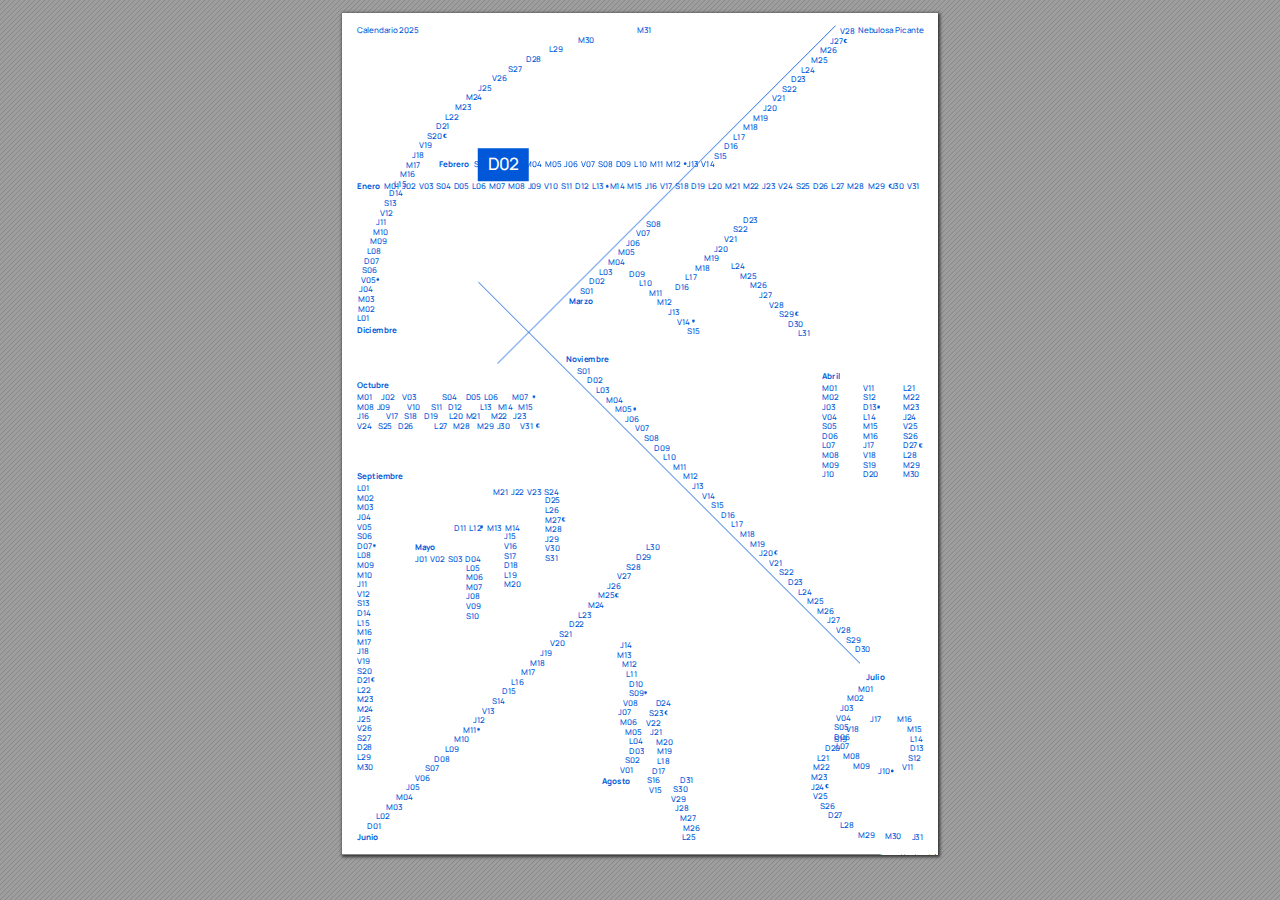
==== commit ec40ceb7: "highlighting days!" ====
--- a/index.html
+++ b/index.html
@@ -1,328 +1,369 @@
 <!DOCTYPE html>
 <html xmlns="http://www.w3.org/1999/xhtml">
-<head>
-<meta charset="utf-8"/>
-<meta name="generator" content="pdf2htmlEX"/>
-<meta http-equiv="X-UA-Compatible" content="IE=edge,chrome=1"/>
-
-
-<link rel="stylesheet" href="calendar_0.css"></link>
-<link rel="stylesheet" href="calendar_1.css"></link>
-<link rel="stylesheet" href="calendar_2.css"></link>
-<link rel="stylesheet" href="custom.css"></link>
-
-<title>2025</title>
-</head>
-<body>
-
-<div id="page-container">
-<div id="pf1" class="pf w0 h0">
-    <div class="pc pc1 w0 h0">
-        <img class="bi x0 y0 w1 h1" src="background.png"/>
-        <div class="t m0 x1 h2 y1 single_date ws0">M31</div>
-        <div class="t m0 x2 h2 y2 single_date ws0">M30</div>
-        <div class="t m0 x3 h2 y3 single_date">L29</div>
-        <div class="t m0 x4 h2 y4 single_date">D28</div>
-        <div class="t m0 x5 h2 y5 single_date">S27</div>
-        <div class="t m0 x6 h2 y6 single_date">V26</div>
-        <div class="t m0 x7 h2 y7 single_date">J25</div>
-        <div class="t m0 x8 h2 y8 ff1 fs0 fc0 sc0 ls1 ws1">M24</div>
-        <div class="t m0 x9 h2 y9 single_date">M23</div>
-        <div class="t m0 xa h2 ya single_date">L22</div>
-        <div class="t m0 xb h2 yb single_date">D21</div>
-        <div class="t m0 xc h2 yc single_date">S20</div>
-        <div class="t m0 xd h2 yd single_date">V19</div>
-        <div class="t m0 xe h2 ye single_date">J18</div>
-        <div class="t m0 xf h2 yf single_date">M17</div>
-        <div class="t m0 x10 h2 y10 single_date">M16</div>
-        <div class="t m0 x11 h2 y11 single_date">L15</div>
-        <div class="t m0 x12 h2 y12 single_date">D14</div>
-        <div class="t m0 x13 h2 y13 single_date">S13</div>
-        <div class="t m0 x14 h2 y14 single_date">V12</div>
-        <div class="t m0 x15 h2 y15 single_date">J11</div>
-        <div class="t m0 x16 h2 y16 single_date">M10</div>
-        <div class="t m0 x17 h2 y17 single_date">M09</div>
-        <div class="t m0 x18 h2 y18 single_date">L08</div>
-        <div class="t m0 x19 h2 y19 single_date">D07</div>
-        <div class="t m0 x1a h2 y1a single_date">S06</div>
-        <div class="t m0 x1b h2 y1b single_date">V05</div>
-        <div class="t m0 x1c h2 y1c single_date">J04</div>
-        <div class="t m0 x1d h2 y1d single_date">M03</div>
-        <div class="t m0 x1d h2 y1e single_date">M02</div>
-        <div class="t m0 x1e h2 y1f single_date">L01</div>
-        <div class="t m0 x13 h2 y20 single_date ws5">M01  J02  V03  S04  D05  L06  M07  M08  J09  V10  S11  D12  L13    M14  M15  J16  V17  S18  D19  L20  M21  M22  J23  V24  S25  D26  L27  M28   M29    J30  V31</div>
-        <div class="t m0 x1e h2 y21 single_date ws5">M01      J02     V03                 S04      D05  L06         M07  </div>
-        <div class="t m0 x1e h2 y22 single_date ws5">M08  J09           V10       S11    D12            L13    M14    M15  </div>
-        <div class="t m0 x1e h2 y23 single_date ws5">J16           V17    S18     D19       L20  M21       M22    J23  </div>
-        <div class="t m0 x1e h2 y24 single_date ws5">V24    S25    D26              L27    M28     M29  J30       V31</div>
-        <div class="t m0 x1e h3 y25 ff2 fs0 fc0 sc0 ls0 ws2">Enero</div>
-        <div class="t m0 x1e h3 y26 ff2 fs0 fc0 sc0 ls0 ws2">Octubre</div>
-        <div class="t m0 x1e h3 y27 ff2 fs0 fc0 sc0 ls0 ws2">Diciembre</div>
-        <div class="t m0 x1f h2 y28 single_date">S01</div>
-        <div class="t m0 x20 h2 y29 single_date">D02</div>
-        <div class="t m0 x21 h2 y2a single_date">L03</div>
-        <div class="t m0 x22 h2 y2b single_date">M04</div>
-        <div class="t m0 x23 h2 y2c single_date">M05</div>
-        <div class="t m0 x24 h2 y2d single_date">J06</div>
-        <div class="t m0 x25 h2 y2e single_date">V07</div>
-        <div class="t m0 x26 h2 y2f single_date">S08</div>
-        <div class="t m0 x27 h2 y30 single_date">D09</div>
-        <div class="t m0 x28 h2 y31 single_date">L10</div>
-        <div class="t m0 x29 h2 y32 single_date">M11</div>
-        <div class="t m0 x2a h2 y33 single_date">M12</div>
-        <div class="t m0 x2b h2 y34 single_date">J13</div>
-        <div class="t m0 x2c h2 y35 single_date">V14</div>
-        <div class="t m0 x2d h2 y36 single_date">S15</div>
-        <div class="t m0 x2e h2 y37 single_date">D16</div>
-        <div class="t m0 x2f h2 y38 single_date">L17</div>
-        <div class="t m0 x30 h2 y39 single_date">M18</div>
-        <div class="t m0 x31 h2 y3a single_date">M19</div>
-        <div class="t m0 x32 h2 y3b single_date">J20</div>
-        <div class="t m0 x33 h2 y3c single_date">V21</div>
-        <div class="t m0 x34 h2 y3d single_date">S22</div>
-        <div class="t m0 x35 h2 y3e single_date">D23</div>
-        <div class="t m0 x36 h2 y3f ff1 fs0 fc0 sc0 ls1 ws1">L24</div>
-        <div class="t m0 x37 h2 y40 single_date">M25</div>
-        <div class="t m0 x38 h2 y41 single_date">M26</div>
-        <div class="t m0 x39 h2 y42 single_date">J27</div>
-        <div class="t m0 x3a h2 y43 single_date">V28</div>
-        <div class="t m0 x3b h2 y44 single_date">S29</div>
-        <div class="t m0 x3c h2 y45 single_date ws0">D30</div>
-        <div class="t m0 x3d h3 y46 ff2 fs0 fc0 sc0 ls0 ws2">Noviembre</div>
-        <div class="t m0 x3e h2 y47 single_date">M01</div>
-        <div class="t m0 x3e h2 y48 single_date">M02</div>
-        <div class="t m0 x3e h2 y49 single_date">J03</div>
-        <div class="t m0 x3e h2 y4a single_date">V04</div>
-        <div class="t m0 x3e h2 y4b single_date">S05</div>
-        <div class="t m0 x3e h2 y4c single_date">D06</div>
-        <div class="t m0 x3e h2 y4d single_date">L07</div>
-        <div class="t m0 x3e h2 y4e single_date">M08</div>
-        <div class="t m0 x3e h2 y4f single_date">M09</div>
-        <div class="t m0 x3e h2 y50 single_date">J10</div>
-        <div class="t m0 x3f h2 y51 single_date">L21</div>
-        <div class="t m0 x3f h2 y52 single_date">M22</div>
-        <div class="t m0 x3f h2 y53 single_date">M23</div>
-        <div class="t m0 x3f h2 y54 ff1 fs0 fc0 sc0 ls1 ws1">J24</div>
-        <div class="t m0 x3f h2 y55 single_date">V25</div>
-        <div class="t m0 x3f h2 y56 single_date">S26</div>
-        <div class="t m0 x3f h2 y57 single_date">D27</div>
-        <div class="t m0 x3f h2 y58 single_date">L28</div>
-        <div class="t m0 x3f h2 y59 single_date">M29</div>
-        <div class="t m0 x3f h2 y5a single_date ws0">M30</div>
-        <div class="t m0 x40 h2 y5b single_date">V11</div>
-        <div class="t m0 x40 h2 y5c single_date">S12</div>
-        <div class="t m0 x40 h2 y5d single_date">D13</div>
-        <div class="t m0 x40 h2 y5e single_date">L14</div>
-        <div class="t m0 x40 h2 y5f single_date">M15</div>
-        <div class="t m0 x40 h2 y60 single_date">M16</div>
-        <div class="t m0 x40 h2 y61 single_date">J17</div>
-        <div class="t m0 x40 h2 y62 single_date">V18</div>
-        <div class="t m0 x40 h2 y63 single_date">S19</div>
-        <div class="t m0 x40 h2 y64 single_date">D20</div>
-        <div class="t m0 x3e h3 y65 ff2 fs0 fc0 sc0 ls0">Abril</div>
-        <div class="t m0 x1e h2 y66 single_date">L01</div>
-        <div class="t m0 x1e h2 y67 single_date">M02</div>
-        <div class="t m0 x1e h2 y68 single_date">M03</div>
-        <div class="t m0 x1e h2 y69 single_date">J04</div>
-        <div class="t m0 x1e h2 y6a single_date">V05</div>
-        <div class="t m0 x1e h2 y6b single_date">S06</div>
-        <div class="t m0 x1e h2 y6c single_date">D07</div>
-        <div class="t m0 x1e h2 y6d single_date">L08</div>
-        <div class="t m0 x1e h2 y6e single_date">M09</div>
-        <div class="t m0 x1e h2 y6f single_date">M10</div>
-        <div class="t m0 x1e h2 y70 single_date">J11</div>
-        <div class="t m0 x1e h2 y71 single_date">V12</div>
-        <div class="t m0 x1e h2 y72 single_date">S13</div>
-        <div class="t m0 x1e h2 y73 single_date">D14</div>
-        <div class="t m0 x1e h2 y74 single_date">L15</div>
-        <div class="t m0 x1e h2 y75 single_date">M16</div>
-        <div class="t m0 x1e h2 y76 single_date">M17</div>
-        <div class="t m0 x1e h2 y77 single_date">J18</div>
-        <div class="t m0 x1e h2 y78 single_date">V19</div>
-        <div class="t m0 x1e h2 y79 single_date">S20</div>
-        <div class="t m0 x1e h2 y7a single_date">D21</div>
-        <div class="t m0 x1e h2 y7b single_date">L22</div>
-        <div class="t m0 x1e h2 y7c single_date">M23</div>
-        <div class="t m0 x1e h2 y7d ff1 fs0 fc0 sc0 ls1 ws1">M24</div>
-        <div class="t m0 x1e h2 y7e single_date">J25</div>
-        <div class="t m0 x1e h2 y7f single_date">V26</div>
-        <div class="t m0 x1e h2 y80 single_date">S27</div>
-        <div class="t m0 x1e h2 y81 single_date">D28</div>
-        <div class="t m0 x1e h2 y82 single_date">L29</div>
-        <div class="t m0 x1e h2 y83 single_date ws0">M30</div>
-        <div class="t m0 x1e h3 y84 ff2 fs0 fc0 sc0 ls0 ws2">Septiembre</div>
-        <div class="t m0 x41 h2 y85 single_date ws0">L30</div>
-        <div class="t m0 x42 h2 y86 single_date">D29</div>
-        <div class="t m0 x43 h2 y87 single_date">S28</div>
-        <div class="t m0 x44 h2 y88 single_date">V27</div>
-        <div class="t m0 x45 h2 y89 single_date">J26</div>
-        <div class="t m0 x46 h2 y8a single_date">M25</div>
-        <div class="t m0 x47 h2 y8b ff1 fs0 fc0 sc0 ls1 ws1">M24</div>
-        <div class="t m0 x2 h2 y8c single_date">L23</div>
-        <div class="t m0 x48 h2 y8d single_date">D22</div>
-        <div class="t m0 x49 h2 y8e single_date">S21</div>
-        <div class="t m0 x4a h2 y8f single_date">V20</div>
-        <div class="t m0 x4b h2 y90 single_date">J19</div>
-        <div class="t m0 x4c h2 y91 single_date">M18</div>
-        <div class="t m0 x4d h2 y92 single_date">M17</div>
-        <div class="t m0 x4e h2 y93 single_date">L16</div>
-        <div class="t m0 x4f h2 y94 single_date">D15</div>
-        <div class="t m0 x6 h2 y95 single_date">S14</div>
-        <div class="t m0 x50 h2 y96 single_date">V13</div>
-        <div class="t m0 x51 h2 y97 single_date">J12</div>
-        <div class="t m0 x52 h2 y98 single_date">M11</div>
-        <div class="t m0 x53 h2 y99 single_date">M10</div>
-        <div class="t m0 xa h2 y9a single_date">L09</div>
-        <div class="t m0 x54 h2 y9b single_date">D08</div>
-        <div class="t m0 x55 h2 y9c single_date">S07</div>
-        <div class="t m0 x56 h2 y9d single_date">V06</div>
-        <div class="t m0 xf h2 y9e single_date">J05</div>
-        <div class="t m0 x57 h2 y9f single_date">M04</div>
-        <div class="t m0 x58 h2 ya0 single_date">M03</div>
-        <div class="t m0 x15 h2 ya1 single_date">L02</div>
-        <div class="t m0 x18 h2 ya2 single_date">D01</div>
-        <div class="t m0 x1e h3 ya3 ff2 fs0 fc0 sc0 ls0">Junio</div>
-        <div class="t m0 x56 h3 ya4 ff2 fs0 fc0 sc0 ls2 ws3">Mayo</div>
-        <div class="t m0 x56 h2 ya5 single_date ws5">J01  V02  S03  D04</div>
-        <div class="t m0 x8 h2 ya6 single_date">L05</div>
-        <div class="t m0 x8 h2 ya7 single_date">M06</div>
-        <div class="t m0 x8 h2 ya8 single_date">M07</div>
-        <div class="t m0 x8 h2 ya9 single_date">J08</div>
-        <div class="t m0 x8 h2 yaa single_date">V09</div>
-        <div class="t m0 x8 h2 yab single_date">S10</div>
-        <div class="t m0 x53 h2 yac single_date ws5">D11  L12    M13  M14</div>
-        <div class="t m0 x59 h2 yad single_date">J15</div>
-        <div class="t m0 x59 h2 yae single_date">V16</div>
-        <div class="t m0 x59 h2 yaf single_date">S17</div>
-        <div class="t m0 x59 h2 yb0 single_date">D18</div>
-        <div class="t m0 x59 h2 yb1 single_date">L19</div>
-        <div class="t m0 x59 h2 yb2 single_date">M20</div>
-        <div class="t m0 x5a h2 yb3 single_date ws5">M21  J22  V23  S24</div>
-        <div class="t m0 x5b h2 yb4 single_date">D25</div>
-        <div class="t m0 x5b h2 yb5 single_date">L26</div>
-        <div class="t m0 x5b h2 yb6 single_date">M27</div>
-        <div class="t m0 x5b h2 yb7 single_date">M28</div>
-        <div class="t m0 x5b h2 yb8 single_date">J29</div>
-        <div class="t m0 x5b h2 yb9 single_date ws0">V30</div>
-        <div class="t m0 x5b h2 yba single_date ws0">S31</div>
-        <div class="t m0 x5c h2 ybb single_date">J14</div>
-        <div class="t m0 x44 h2 ybc single_date">M13</div>
-        <div class="t m0 x5d h2 ybd single_date">M12</div>
-        <div class="t m0 x43 h2 ybe single_date">L11</div>
-        <div class="t m0 x5e h2 ybf single_date">D10</div>
-        <div class="t m0 x5e h2 yc0 single_date">S09</div>
-        <div class="t m0 x5f h2 yc1 single_date">V08</div>
-        <div class="t m0 x60 h2 yc2 single_date">J07</div>
-        <div class="t m0 x5c h2 yc3 single_date">M06</div>
-        <div class="t m0 x24 h2 yc4 single_date">M05</div>
-        <div class="t m0 x5e h2 yc5 single_date">L04</div>
-        <div class="t m0 x5e h2 yc6 single_date">D03</div>
-        <div class="t m0 x24 h2 yc7 single_date">S02</div>
-        <div class="t m0 x5c h2 yc8 single_date">V01</div>
-        <div class="t m0 x61 h2 yc9 ff1 fs0 fc0 sc0 ls1 ws1">D24</div>
-        <div class="t m0 x62 h2 yca single_date">S23</div>
-        <div class="t m0 x41 h2 ycb single_date">V22</div>
-        <div class="t m0 x63 h2 ycc single_date">J21</div>
-        <div class="t m0 x61 h2 ycd single_date">M20</div>
-        <div class="t m0 x64 h2 yce single_date">M19</div>
-        <div class="t m0 x64 h2 ycf single_date">L18</div>
-        <div class="t m0 x65 h2 yd0 single_date">D17</div>
-        <div class="t m0 x66 h2 yd1 single_date">S16</div>
-        <div class="t m0 x62 h2 yd2 single_date">V15</div>
-        <div class="t m0 x67 h2 yd3 single_date ws0">D31</div>
-        <div class="t m0 x29 h2 yd4 single_date ws0">S30</div>
-        <div class="t m0 x68 h2 yd5 single_date">V29</div>
-        <div class="t m0 x69 h2 yd6 single_date">J28</div>
-        <div class="t m0 x67 h2 yd7 single_date">M27</div>
-        <div class="t m0 x2a h2 yd8 single_date">M26</div>
-        <div class="t m0 x6a h2 yd9 single_date">L25</div>
-        <div class="t m0 x6b h3 yda ff2 fs0 fc0 sc0 ls0 ws2">Agosto</div>
-        <div class="t m0 x41 h2 ydb single_date">S08</div>
-        <div class="t m0 x42 h2 ydc single_date">V07</div>
-        <div class="t m0 x43 h2 ydd single_date">J06</div>
-        <div class="t m0 x60 h2 yde single_date">M05</div>
-        <div class="t m0 x6c h2 ydf single_date">M04</div>
-        <div class="t m0 x6d h2 ye0 single_date">L03</div>
-        <div class="t m0 x6e h2 ye1 single_date">D02</div>
-        <div class="t m0 x6f h2 ye2 single_date">S01</div>
-        <div class="t m0 x5e h2 ye3 single_date">D09</div>
-        <div class="t m0 x70 h2 ye4 single_date">L10</div>
-        <div class="t m0 x62 h2 ye5 single_date">M11</div>
-        <div class="t m0 x64 h2 ye6 single_date">M12</div>
-        <div class="t m0 x71 h2 ye7 single_date">J13</div>
-        <div class="t m0 x72 h2 ye8 single_date">V14</div>
-        <div class="t m0 x73 h2 ye9 single_date">S15</div>
-        <div class="t m0 x74 h2 yea single_date">D23</div>
-        <div class="t m0 x75 h2 yeb single_date">S22</div>
-        <div class="t m0 x76 h2 yec single_date">V21</div>
-        <div class="t m0 x77 h2 yed single_date">J20</div>
-        <div class="t m0 x78 h2 yee single_date">M19</div>
-        <div class="t m0 x79 h2 yef single_date">M18</div>
-        <div class="t m0 x7a h2 yf0 single_date">L17</div>
-        <div class="t m0 x69 h2 yf1 single_date">D16</div>
-        <div class="t m0 x2f h2 yf2 ff1 fs0 fc0 sc0 ls1 ws1">L24</div>
-        <div class="t m0 x30 h2 yf3 single_date">M25</div>
-        <div class="t m0 x31 h2 yf4 single_date">M26</div>
-        <div class="t m0 x32 h2 yf5 single_date">J27</div>
-        <div class="t m0 x33 h2 yf6 single_date">V28</div>
-        <div class="t m0 x34 h2 yf7 single_date">S29</div>
-        <div class="t m0 x35 h2 yf8 single_date ws0">D30</div>
-        <div class="t m0 x36 h2 yf9 single_date ws0">L31</div>
-        <div class="t m0 x48 h3 yfa ff2 fs0 fc0 sc0 ls0 ws2">Marzo</div>
-        <div class="t m0 x7b h2 yfb single_date">M16</div>
-        <div class="t m0 x7c h2 yfc single_date">M15</div>
-        <div class="t m0 x7d h2 yfd single_date">L14</div>
-        <div class="t m0 x7d h2 yfe single_date">D13</div>
-        <div class="t m0 x7e h2 yff single_date">S12</div>
-        <div class="t m0 x7f h2 y100 single_date">V11</div>
-        <div class="t m0 x80 h2 y101 single_date">M01</div>
-        <div class="t m0 x81 h2 y102 single_date">M02</div>
-        <div class="t m0 x82 h2 y103 single_date">J03</div>
-        <div class="t m0 x3a h2 y104 single_date">V04</div>
-        <div class="t m0 x83 h2 y105 single_date">S05</div>
-        <div class="t m0 x83 h2 y106 single_date">D06</div>
-        <div class="t m0 x3a h2 y107 single_date">L07</div>
-        <div class="t m0 x84 h2 y108 single_date">M08</div>
-        <div class="t m0 x85 h2 y109 single_date">M09</div>
-        <div class="t m0 x86 h2 y10a single_date">J17</div>
-        <div class="t m0 x3b h2 y10b single_date">V18</div>
-        <div class="t m0 x83 h2 y10c single_date">S19</div>
-        <div class="t m0 x87 h2 y10d single_date">D20</div>
-        <div class="t m0 x38 h2 y10e single_date">L21</div>
-        <div class="t m0 x88 h2 y10f single_date">M22</div>
-        <div class="t m0 x89 h2 y110 single_date">M23</div>
-        <div class="t m0 x89 h2 y111 ff1 fs0 fc0 sc0 ls1 ws1">J24</div>
-        <div class="t m0 x88 h2 y112 single_date">V25</div>
-        <div class="t m0 x8a h2 y113 single_date">S26</div>
-        <div class="t m0 x8b h2 y114 single_date">D27</div>
-        <div class="t m0 x82 h2 y115 single_date">L28</div>
-        <div class="t m0 x80 h2 y116 single_date">M29</div>
-        <div class="t m0 x8c h2 y117 single_date">J10</div>
-        <div class="t m0 x8d h2 y118 single_date ws4">M30<span class="_"> </span><span class="ws0 v1">J31</span></div>
-        <div class="t m0 x8e h3 y119 ff2 fs0 fc0 sc0 ls0 ws2">Julio</div>
-        <div class="t m0 x1e h2 y11a single_date ws5">Calendario 2025<span class="_ _2"> </span><span class="v0">Nebulosa Picante</span>
+    <head>
+        <meta charset="utf-8"/>
+        <meta name="generator" content="pdf2htmlEX"/>
+        <meta http-equiv="X-UA-Compatible" content="IE=edge,chrome=1"/>
+
+
+        <link rel="stylesheet" href="calendar_0.css"></link>
+        <link rel="stylesheet" href="calendar_1.css"></link>
+        <link rel="stylesheet" href="calendar_2.css"></link>
+        <link rel="stylesheet" href="custom.css"></link>
+
+        <script src="index.js"></script>
+        <title>2025</title>
+    </head>
+    <body>
+        <div id="page-container">
+            <div id="pf1" class="pf w0 h0">
+                <div class="pc pc1 w0 h0">
+                    
+                    <img class="bi x0 y0 w1 h1" src="background.png"/>
+                
+                    <div class="dis_c" month="12">
+                        <div class="t m0 x1 h2 y1 single_date ws0"><span class="day">M31</span></div>
+                        <div class="t m0 x2 h2 y2 single_date ws0"><span class="day">M30</span></div>
+                        <div class="t m0 x3 h2 y3 single_date"><span class="day">L29</span></div>
+                        <div class="t m0 x4 h2 y4 single_date"><span class="day">D28</span></div>
+                        <div class="t m0 x5 h2 y5 single_date"><span class="day">S27</span></div>
+                        <div class="t m0 x6 h2 y6 single_date"><span class="day">V26</span></div>
+                        <div class="t m0 x7 h2 y7 single_date"><span class="day">J25</span></div>
+                        <div class="t m0 x8 h2 y8 ff1 fs0 fc0 sc0 ls1 ws1"><span class="day">M24</span></div>
+                        <div class="t m0 x9 h2 y9 single_date"><span class="day">M23</span></div>
+                        <div class="t m0 xa h2 ya single_date"><span class="day">L22</span></div>
+                        <div class="t m0 xb h2 yb single_date"><span class="day">D21</span></div>
+                        <div class="t m0 xc h2 yc single_date"><span class="day">S20</span></div>
+                        <div class="t m0 xd h2 yd single_date"><span class="day">V19</span></div>
+                        <div class="t m0 xe h2 ye single_date"><span class="day">J18</span></div>
+                        <div class="t m0 xf h2 yf single_date"><span class="day">M17</span></div>
+                        <div class="t m0 x10 h2 y10 single_date"><span class="day">M16</span></div>
+                        <div class="t m0 x11 h2 y11 single_date"><span class="day">L15</span></div>
+                        <div class="t m0 x12 h2 y12 single_date"><span class="day">D14</span></div>
+                        <div class="t m0 x13 h2 y13 single_date"><span class="day">S13</span></div>
+                        <div class="t m0 x14 h2 y14 single_date"><span class="day">V12</span></div>
+                        <div class="t m0 x15 h2 y15 single_date"><span class="day">J11</span></div>
+                        <div class="t m0 x16 h2 y16 single_date"><span class="day">M10</span></div>
+                        <div class="t m0 x17 h2 y17 single_date"><span class="day">M09</span></div>
+                        <div class="t m0 x18 h2 y18 single_date"><span class="day">L08</span></div>
+                        <div class="t m0 x19 h2 y19 single_date"><span class="day">D07</span></div>
+                        <div class="t m0 x1a h2 y1a single_date"><span class="day">S06</span></div>
+                        <div class="t m0 x1b h2 y1b single_date"><span class="day">V05</span></div>
+                        <div class="t m0 x1c h2 y1c single_date"><span class="day">J04</span></div>
+                        <div class="t m0 x1d h2 y1d single_date"><span class="day">M03</span></div>
+                        <div class="t m0 x1d h2 y1e single_date"><span class="day">M02</span></div>
+                        <div class="t m0 x1e h2 y1f single_date"><span class="day">L01</span></div>
+                    </div>
+                    
+                    <div class="dis_c" month="1">
+                        <div class="t m0 x13 h2 y20 single_date ws5"><span class="day">M01</span>  <span class="day">J02</span>  <span class="day">V03</span>  <span class="day">S04</span>  <span class="day">D05</span>  <span class="day">L06</span>  <span class="day">M07</span>  <span class="day">M08</span>  <span class="day">J09</span>  <span class="day">V10</span>  <span class="day">S11</span>  <span class="day">D12</span>  <span class="day">L13</span>    <span class="day">M14</span>  <span class="day">M15</span>  <span class="day">J16</span>  <span class="day">V17</span>  <span class="day">S18</span>  <span class="day">D19</span>  <span class="day">L20</span>  <span class="day">M21</span>  <span class="day">M22</span>  <span class="day">J23</span>  <span class="day">V24</span>  <span class="day">S25</span>  <span class="day">D26</span>  <span class="day">L27</span>  <span class="day">M28</span>   <span class="day">M29</span>    <span class="day">J30</span>  <span class="day">V31</span></div>
+                    </div>
+                    
+                    <div class="dis_c" month="10">
+                        <div class="t m0 x1e h2 y21 single_date ws5"><span class="day">M01</span>      <span class="day">J02</span>     <span class="day">V03</span>                 <span class="day">S04</span>      <span class="day">D05</span>  <span class="day">L06</span>         <span class="day">M07</span>  </div>
+                        <div class="t m0 x1e h2 y22 single_date ws5"><span class="day">M08</span>  <span class="day">J09</span>           <span class="day">V10</span>       <span class="day">S11</span>    <span class="day">D12</span>            <span class="day">L13</span>    <span class="day">M14</span>    <span class="day">M15</span>  </div>
+                        <div class="t m0 x1e h2 y23 single_date ws5"><span class="day">J16</span>           <span class="day">V17</span>    <span class="day">S18</span>     <span class="day">D19</span>       <span class="day">L20</span>  <span class="day">M21</span>       <span class="day">M22</span>    <span class="day">J23</span>  </div>
+                        <div class="t m0 x1e h2 y24 single_date ws5"><span class="day">V24</span>    <span class="day">S25</span>    <span class="day">D26</span>              <span class="day">L27</span>    <span class="day">M28</span>     <span class="day">M29</span>  <span class="day">J30</span>       <span class="day">V31</span></div>
+                    </div>
+                    
+                    <div class="t m0 x1e h3 y25 ff2 fs0 fc0 sc0 ls0 ws2">Enero</div>
+                    <div class="t m0 x1e h3 y26 ff2 fs0 fc0 sc0 ls0 ws2">Octubre</div>
+                    <div class="t m0 x1e h3 y27 ff2 fs0 fc0 sc0 ls0 ws2">Diciembre</div>
+                    
+                    <div class="dis_c" month="11">
+                        <div class="t m0 x1f h2 y28 single_date"><span class="day">S01</span></div>
+                        <div class="t m0 x20 h2 y29 single_date"><span class="day">D02</span></div>
+                        <div class="t m0 x21 h2 y2a single_date"><span class="day">L03</span></div>
+                        <div class="t m0 x22 h2 y2b single_date"><span class="day">M04</span></div>
+                        <div class="t m0 x23 h2 y2c single_date"><span class="day">M05</span></div>
+                        <div class="t m0 x24 h2 y2d single_date"><span class="day">J06</span></div>
+                        <div class="t m0 x25 h2 y2e single_date"><span class="day">V07</span></div>
+                        <div class="t m0 x26 h2 y2f single_date"><span class="day">S08</span></div>
+                        <div class="t m0 x27 h2 y30 single_date"><span class="day">D09</span></div>
+                        <div class="t m0 x28 h2 y31 single_date"><span class="day">L10</span></div>
+                        <div class="t m0 x29 h2 y32 single_date"><span class="day">M11</span></div>
+                        <div class="t m0 x2a h2 y33 single_date"><span class="day">M12</span></div>
+                        <div class="t m0 x2b h2 y34 single_date"><span class="day">J13</span></div>
+                        <div class="t m0 x2c h2 y35 single_date"><span class="day">V14</span></div>
+                        <div class="t m0 x2d h2 y36 single_date"><span class="day">S15</span></div>
+                        <div class="t m0 x2e h2 y37 single_date"><span class="day">D16</span></div>
+                        <div class="t m0 x2f h2 y38 single_date"><span class="day">L17</span></div>
+                        <div class="t m0 x30 h2 y39 single_date"><span class="day">M18</span></div>
+                        <div class="t m0 x31 h2 y3a single_date"><span class="day">M19</span></div>
+                        <div class="t m0 x32 h2 y3b single_date"><span class="day">J20</span></div>
+                        <div class="t m0 x33 h2 y3c single_date"><span class="day">V21</span></div>
+                        <div class="t m0 x34 h2 y3d single_date"><span class="day">S22</span></div>
+                        <div class="t m0 x35 h2 y3e single_date"><span class="day">D23</span></div>
+                        <div class="t m0 x36 h2 y3f ff1 fs0 fc0 sc0 ls1 ws1"><span class="day">L24</span></div>
+                        <div class="t m0 x37 h2 y40 single_date"><span class="day">M25</span></div>
+                        <div class="t m0 x38 h2 y41 single_date"><span class="day">M26</span></div>
+                        <div class="t m0 x39 h2 y42 single_date"><span class="day">J27</span></div>
+                        <div class="t m0 x3a h2 y43 single_date"><span class="day">V28</span></div>
+                        <div class="t m0 x3b h2 y44 single_date"><span class="day">S29</span></div>
+                        <div class="t m0 x3c h2 y45 single_date ws0"><span class="day">D30</span></div>
+                    </div>
+                    
+                    <div class="t m0 x3d h3 y46 ff2 fs0 fc0 sc0 ls0 ws2">Noviembre</div>
+                    
+                    <div class="dis_c" month="4">
+                        <div class="t m0 x3e h2 y47 single_date"><span class="day">M01</span></div>
+                        <div class="t m0 x3e h2 y48 single_date"><span class="day">M02</span></div>
+                        <div class="t m0 x3e h2 y49 single_date"><span class="day">J03</span></div>
+                        <div class="t m0 x3e h2 y4a single_date"><span class="day">V04</span></div>
+                        <div class="t m0 x3e h2 y4b single_date"><span class="day">S05</span></div>
+                        <div class="t m0 x3e h2 y4c single_date"><span class="day">D06</span></div>
+                        <div class="t m0 x3e h2 y4d single_date"><span class="day">L07</span></div>
+                        <div class="t m0 x3e h2 y4e single_date"><span class="day">M08</span></div>
+                        <div class="t m0 x3e h2 y4f single_date"><span class="day">M09</span></div>
+                        <div class="t m0 x3e h2 y50 single_date"><span class="day">J10</span></div>
+                        <div class="t m0 x3f h2 y51 single_date"><span class="day">L21</span></div>
+                        <div class="t m0 x3f h2 y52 single_date"><span class="day">M22</span></div>
+                        <div class="t m0 x3f h2 y53 single_date"><span class="day">M23</span></div>
+                        <div class="t m0 x3f h2 y54 ff1 fs0 fc0 sc0 ls1 ws1"><span class="day">J24</span></div>
+                        <div class="t m0 x3f h2 y55 single_date"><span class="day">V25</span></div>
+                        <div class="t m0 x3f h2 y56 single_date"><span class="day">S26</span></div>
+                        <div class="t m0 x3f h2 y57 single_date"><span class="day">D27</span></div>
+                        <div class="t m0 x3f h2 y58 single_date"><span class="day">L28</span></div>
+                        <div class="t m0 x3f h2 y59 single_date"><span class="day">M29</span></div>
+                        <div class="t m0 x3f h2 y5a single_date ws0"><span class="day">M30</span></div>
+                        <div class="t m0 x40 h2 y5b single_date"><span class="day">V11</span></div>
+                        <div class="t m0 x40 h2 y5c single_date"><span class="day">S12</span></div>
+                        <div class="t m0 x40 h2 y5d single_date"><span class="day">D13</span></div>
+                        <div class="t m0 x40 h2 y5e single_date"><span class="day">L14</span></div>
+                        <div class="t m0 x40 h2 y5f single_date"><span class="day">M15</span></div>
+                        <div class="t m0 x40 h2 y60 single_date"><span class="day">M16</span></div>
+                        <div class="t m0 x40 h2 y61 single_date"><span class="day">J17</span></div>
+                        <div class="t m0 x40 h2 y62 single_date"><span class="day">V18</span></div>
+                        <div class="t m0 x40 h2 y63 single_date"><span class="day">S19</span></div>
+                        <div class="t m0 x40 h2 y64 single_date"><span class="day">D20</span></div>
+                    </div>
+
+                    <div class="dis_c" month="9">
+                        <div class="t m0 x3e h3 y65 ff2 fs0 fc0 sc0 ls0">Abril</div>
+                        <div class="t m0 x1e h2 y66 single_date"><span class="day">L01</span></div>
+                        <div class="t m0 x1e h2 y67 single_date"><span class="day">M02</span></div>
+                        <div class="t m0 x1e h2 y68 single_date"><span class="day">M03</span></div>
+                        <div class="t m0 x1e h2 y69 single_date"><span class="day">J04</span></div>
+                        <div class="t m0 x1e h2 y6a single_date"><span class="day">V05</span></div>
+                        <div class="t m0 x1e h2 y6b single_date"><span class="day">S06</span></div>
+                        <div class="t m0 x1e h2 y6c single_date"><span class="day">D07</span></div>
+                        <div class="t m0 x1e h2 y6d single_date"><span class="day">L08</span></div>
+                        <div class="t m0 x1e h2 y6e single_date"><span class="day">M09</span></div>
+                        <div class="t m0 x1e h2 y6f single_date"><span class="day">M10</span></div>
+                        <div class="t m0 x1e h2 y70 single_date"><span class="day">J11</span></div>
+                        <div class="t m0 x1e h2 y71 single_date"><span class="day">V12</span></div>
+                        <div class="t m0 x1e h2 y72 single_date"><span class="day">S13</span></div>
+                        <div class="t m0 x1e h2 y73 single_date"><span class="day">D14</span></div>
+                        <div class="t m0 x1e h2 y74 single_date"><span class="day">L15</span></div>
+                        <div class="t m0 x1e h2 y75 single_date"><span class="day">M16</span></div>
+                        <div class="t m0 x1e h2 y76 single_date"><span class="day">M17</span></div>
+                        <div class="t m0 x1e h2 y77 single_date"><span class="day">J18</span></div>
+                        <div class="t m0 x1e h2 y78 single_date"><span class="day">V19</span></div>
+                        <div class="t m0 x1e h2 y79 single_date"><span class="day">S20</span></div>
+                        <div class="t m0 x1e h2 y7a single_date"><span class="day">D21</span></div>
+                        <div class="t m0 x1e h2 y7b single_date"><span class="day">L22</span></div>
+                        <div class="t m0 x1e h2 y7c single_date"><span class="day">M23</span></div>
+                        <div class="t m0 x1e h2 y7d ff1 fs0 fc0 sc0 ls1 ws1"><span class="day">M24</span></div>
+                        <div class="t m0 x1e h2 y7e single_date"><span class="day">J25</span></div>
+                        <div class="t m0 x1e h2 y7f single_date"><span class="day">V26</span></div>
+                        <div class="t m0 x1e h2 y80 single_date"><span class="day">S27</span></div>
+                        <div class="t m0 x1e h2 y81 single_date"><span class="day">D28</span></div>
+                        <div class="t m0 x1e h2 y82 single_date"><span class="day">L29</span></div>
+                        <div class="t m0 x1e h2 y83 single_date ws0"><span class="day">M30</span></div>
+                    </div>
+
+                    <div class="dis_c" month="6">
+                        <div class="t m0 x1e h3 y84 ff2 fs0 fc0 sc0 ls0 ws2">Septiembre</div>
+                        <div class="t m0 x41 h2 y85 single_date ws0"><span class="day">L30</span></div>
+                        <div class="t m0 x42 h2 y86 single_date"><span class="day">D29</span></div>
+                        <div class="t m0 x43 h2 y87 single_date"><span class="day">S28</span></div>
+                        <div class="t m0 x44 h2 y88 single_date"><span class="day">V27</span></div>
+                        <div class="t m0 x45 h2 y89 single_date"><span class="day">J26</span></div>
+                        <div class="t m0 x46 h2 y8a single_date"><span class="day">M25</span></div>
+                        <div class="t m0 x47 h2 y8b ff1 fs0 fc0 sc0 ls1 ws1"><span class="day">M24</span></div>
+                        <div class="t m0 x2 h2 y8c single_date"><span class="day">L23</span></div>
+                        <div class="t m0 x48 h2 y8d single_date"><span class="day">D22</span></div>
+                        <div class="t m0 x49 h2 y8e single_date"><span class="day">S21</span></div>
+                        <div class="t m0 x4a h2 y8f single_date"><span class="day">V20</span></div>
+                        <div class="t m0 x4b h2 y90 single_date"><span class="day">J19</span></div>
+                        <div class="t m0 x4c h2 y91 single_date"><span class="day">M18</span></div>
+                        <div class="t m0 x4d h2 y92 single_date"><span class="day">M17</span></div>
+                        <div class="t m0 x4e h2 y93 single_date"><span class="day">L16</span></div>
+                        <div class="t m0 x4f h2 y94 single_date"><span class="day">D15</span></div>
+                        <div class="t m0 x6 h2 y95 single_date"><span class="day">S14</span></div>
+                        <div class="t m0 x50 h2 y96 single_date"><span class="day">V13</span></div>
+                        <div class="t m0 x51 h2 y97 single_date"><span class="day">J12</span></div>
+                        <div class="t m0 x52 h2 y98 single_date"><span class="day">M11</span></div>
+                        <div class="t m0 x53 h2 y99 single_date"><span class="day">M10</span></div>
+                        <div class="t m0 xa h2 y9a single_date"><span class="day">L09</span></div>
+                        <div class="t m0 x54 h2 y9b single_date"><span class="day">D08</span></div>
+                        <div class="t m0 x55 h2 y9c single_date"><span class="day">S07</span></div>
+                        <div class="t m0 x56 h2 y9d single_date"><span class="day">V06</span></div>
+                        <div class="t m0 xf h2 y9e single_date"><span class="day">J05</span></div>
+                        <div class="t m0 x57 h2 y9f single_date"><span class="day">M04</span></div>
+                        <div class="t m0 x58 h2 ya0 single_date"><span class="day">M03</span></div>
+                        <div class="t m0 x15 h2 ya1 single_date"><span class="day">L02</span></div>
+                        <div class="t m0 x18 h2 ya2 single_date"><span class="day">D01</span></div>
+                    </div>
+
+                    <div class="t m0 x1e h3 ya3 ff2 fs0 fc0 sc0 ls0">Junio</div>
+                    <div class="t m0 x56 h3 ya4 ff2 fs0 fc0 sc0 ls2 ws3">Mayo</div>
+
+                    <div class="dis_c" month="5">
+                        <div class="t m0 x56 h2 ya5 single_date ws5"><span class="day">J01</span>  <span class="day">V02</span>  <span class="day">S03</span>  <span class="day">D04</span></div>
+                        <div class="t m0 x8 h2 ya6 single_date"><span class="day">L05</span></div>
+                        <div class="t m0 x8 h2 ya7 single_date"><span class="day">M06</span></div>
+                        <div class="t m0 x8 h2 ya8 single_date"><span class="day">M07</span></div>
+                        <div class="t m0 x8 h2 ya9 single_date"><span class="day">J08</span></div>
+                        <div class="t m0 x8 h2 yaa single_date"><span class="day">V09</span></div>
+                        <div class="t m0 x8 h2 yab single_date"><span class="day">S10</span></div>
+                        <div class="t m0 x53 h2 yac single_date ws5"><span class="day">D11</span>  <span class="day">L12</span>    <span class="day">M13</span>  <span class="day">M14</span></div>
+                        <div class="t m0 x59 h2 yad single_date"><span class="day">J15</span></div>
+                        <div class="t m0 x59 h2 yae single_date"><span class="day">V16</span></div>
+                        <div class="t m0 x59 h2 yaf single_date"><span class="day">S17</span></div>
+                        <div class="t m0 x59 h2 yb0 single_date"><span class="day">D18</span></div>
+                        <div class="t m0 x59 h2 yb1 single_date"><span class="day">L19</span></div>
+                        <div class="t m0 x59 h2 yb2 single_date"><span class="day">M20</span></div>
+                        <div class="t m0 x5a h2 yb3 single_date ws5"><span class="day">M21</span>  <span class="day">J22</span>  <span class="day">V23</span>  <span class="day">S24</span></div>
+                        <div class="t m0 x5b h2 yb4 single_date"><span class="day">D25</span></div>
+                        <div class="t m0 x5b h2 yb5 single_date"><span class="day">L26</span></div>
+                        <div class="t m0 x5b h2 yb6 single_date"><span class="day">M27</span></div>
+                        <div class="t m0 x5b h2 yb7 single_date"><span class="day">M28</span></div>
+                        <div class="t m0 x5b h2 yb8 single_date"><span class="day">J29</span></div>
+                        <div class="t m0 x5b h2 yb9 single_date ws0"><span class="day">V30</span></div>
+                        <div class="t m0 x5b h2 yba single_date ws0"><span class="day">S31</span></div>
+                    </div>
+
+                    <div class="dis_c" month="8">
+                        <div class="t m0 x5c h2 ybb single_date"><span class="day">J14</span></div>
+                        <div class="t m0 x44 h2 ybc single_date"><span class="day">M13</span></div>
+                        <div class="t m0 x5d h2 ybd single_date"><span class="day">M12</span></div>
+                        <div class="t m0 x43 h2 ybe single_date"><span class="day">L11</span></div>
+                        <div class="t m0 x5e h2 ybf single_date"><span class="day">D10</span></div>
+                        <div class="t m0 x5e h2 yc0 single_date"><span class="day">S09</span></div>
+                        <div class="t m0 x5f h2 yc1 single_date"><span class="day">V08</span></div>
+                        <div class="t m0 x60 h2 yc2 single_date"><span class="day">J07</span></div>
+                        <div class="t m0 x5c h2 yc3 single_date"><span class="day">M06</span></div>
+                        <div class="t m0 x24 h2 yc4 single_date"><span class="day">M05</span></div>
+                        <div class="t m0 x5e h2 yc5 single_date"><span class="day">L04</span></div>
+                        <div class="t m0 x5e h2 yc6 single_date"><span class="day">D03</span></div>
+                        <div class="t m0 x24 h2 yc7 single_date"><span class="day">S02</span></div>
+                        <div class="t m0 x5c h2 yc8 single_date"><span class="day">V01</span></div>
+                        <div class="t m0 x61 h2 yc9 ff1 fs0 fc0 sc0 ls1 ws1"><span class="day">D24</span></div>
+                        <div class="t m0 x62 h2 yca single_date"><span class="day">S23</span></div>
+                        <div class="t m0 x41 h2 ycb single_date"><span class="day">V22</span></div>
+                        <div class="t m0 x63 h2 ycc single_date"><span class="day">J21</span></div>
+                        <div class="t m0 x61 h2 ycd single_date"><span class="day">M20</span></div>
+                        <div class="t m0 x64 h2 yce single_date"><span class="day">M19</span></div>
+                        <div class="t m0 x64 h2 ycf single_date"><span class="day">L18</span></div>
+                        <div class="t m0 x65 h2 yd0 single_date"><span class="day">D17</span></div>
+                        <div class="t m0 x66 h2 yd1 single_date"><span class="day">S16</span></div>
+                        <div class="t m0 x62 h2 yd2 single_date"><span class="day">V15</span></div>
+                        <div class="t m0 x67 h2 yd3 single_date ws0"><span class="day">D31</span></div>
+                        <div class="t m0 x29 h2 yd4 single_date ws0"><span class="day">S30</span></div>
+                        <div class="t m0 x68 h2 yd5 single_date"><span class="day">V29</span></div>
+                        <div class="t m0 x69 h2 yd6 single_date"><span class="day">J28</span></div>
+                        <div class="t m0 x67 h2 yd7 single_date"><span class="day">M27</span></div>
+                        <div class="t m0 x2a h2 yd8 single_date"><span class="day">M26</span></div>
+                        <div class="t m0 x6a h2 yd9 single_date"><span class="day">L25</span></div>
+                    </div>
+
+                    <div class="t m0 x6b h3 yda ff2 fs0 fc0 sc0 ls0 ws2">Agosto</div>
+
+                    <div class="dis_c" month="3">
+                        <div class="t m0 x41 h2 ydb single_date"><span class="day">S08</span></div>
+                        <div class="t m0 x42 h2 ydc single_date"><span class="day">V07</span></div>
+                        <div class="t m0 x43 h2 ydd single_date"><span class="day">J06</span></div>
+                        <div class="t m0 x60 h2 yde single_date"><span class="day">M05</span></div>
+                        <div class="t m0 x6c h2 ydf single_date"><span class="day">M04</span></div>
+                        <div class="t m0 x6d h2 ye0 single_date"><span class="day">L03</span></div>
+                        <div class="t m0 x6e h2 ye1 single_date"><span class="day">D02</span></div>
+                        <div class="t m0 x6f h2 ye2 single_date"><span class="day">S01</span></div>
+                        <div class="t m0 x5e h2 ye3 single_date"><span class="day">D09</span></div>
+                        <div class="t m0 x70 h2 ye4 single_date"><span class="day">L10</span></div>
+                        <div class="t m0 x62 h2 ye5 single_date"><span class="day">M11</span></div>
+                        <div class="t m0 x64 h2 ye6 single_date"><span class="day">M12</span></div>
+                        <div class="t m0 x71 h2 ye7 single_date"><span class="day">J13</span></div>
+                        <div class="t m0 x72 h2 ye8 single_date"><span class="day">V14</span></div>
+                        <div class="t m0 x73 h2 ye9 single_date"><span class="day">S15</span></div>
+                        <div class="t m0 x74 h2 yea single_date"><span class="day">D23</span></div>
+                        <div class="t m0 x75 h2 yeb single_date"><span class="day">S22</span></div>
+                        <div class="t m0 x76 h2 yec single_date"><span class="day">V21</span></div>
+                        <div class="t m0 x77 h2 yed single_date"><span class="day">J20</span></div>
+                        <div class="t m0 x78 h2 yee single_date"><span class="day">M19</span></div>
+                        <div class="t m0 x79 h2 yef single_date"><span class="day">M18</span></div>
+                        <div class="t m0 x7a h2 yf0 single_date"><span class="day">L17</span></div>
+                        <div class="t m0 x69 h2 yf1 single_date"><span class="day">D16</span></div>
+                        <div class="t m0 x2f h2 yf2 ff1 fs0 fc0 sc0 ls1 ws1"><span class="day">L24</span></div>
+                        <div class="t m0 x30 h2 yf3 single_date"><span class="day">M25</span></div>
+                        <div class="t m0 x31 h2 yf4 single_date"><span class="day">M26</span></div>
+                        <div class="t m0 x32 h2 yf5 single_date"><span class="day">J27</span></div>
+                        <div class="t m0 x33 h2 yf6 single_date"><span class="day">V28</span></div>
+                        <div class="t m0 x34 h2 yf7 single_date"><span class="day">S29</span></div>
+                        <div class="t m0 x35 h2 yf8 single_date ws0"><span class="day">D30</span></div>
+                        <div class="t m0 x36 h2 yf9 single_date ws0"><span class="day">L31</span></div>
+                    </div>
+
+                    <div class="t m0 x48 h3 yfa ff2 fs0 fc0 sc0 ls0 ws2">Marzo</div>
+
+                    <div class="dis_c" month="7">
+                        <div class="t m0 x7b h2 yfb single_date"><span class="day">M16</span></div>
+                        <div class="t m0 x7c h2 yfc single_date"><span class="day">M15</span></div>
+                        <div class="t m0 x7d h2 yfd single_date"><span class="day">L14</span></div>
+                        <div class="t m0 x7d h2 yfe single_date"><span class="day">D13</span></div>
+                        <div class="t m0 x7e h2 yff single_date"><span class="day">S12</span></div>
+                        <div class="t m0 x7f h2 y100 single_date"><span class="day">V11</span></div>
+                        <div class="t m0 x80 h2 y101 single_date"><span class="day">M01</span></div>
+                        <div class="t m0 x81 h2 y102 single_date"><span class="day">M02</span></div>
+                        <div class="t m0 x82 h2 y103 single_date"><span class="day">J03</span></div>
+                        <div class="t m0 x3a h2 y104 single_date"><span class="day">V04</span></div>
+                        <div class="t m0 x83 h2 y105 single_date"><span class="day">S05</span></div>
+                        <div class="t m0 x83 h2 y106 single_date"><span class="day">D06</span></div>
+                        <div class="t m0 x3a h2 y107 single_date"><span class="day">L07</span></div>
+                        <div class="t m0 x84 h2 y108 single_date"><span class="day">M08</span></div>
+                        <div class="t m0 x85 h2 y109 single_date"><span class="day">M09</span></div>
+                        <div class="t m0 x86 h2 y10a single_date"><span class="day">J17</span></div>
+                        <div class="t m0 x3b h2 y10b single_date"><span class="day">V18</span></div>
+                        <div class="t m0 x83 h2 y10c single_date"><span class="day">S19</span></div>
+                        <div class="t m0 x87 h2 y10d single_date"><span class="day">D20</span></div>
+                        <div class="t m0 x38 h2 y10e single_date"><span class="day">L21</span></div>
+                        <div class="t m0 x88 h2 y10f single_date"><span class="day">M22</span></div>
+                        <div class="t m0 x89 h2 y110 single_date"><span class="day">M23</span></div>
+                        <div class="t m0 x89 h2 y111 ff1 fs0 fc0 sc0 ls1 ws1"><span class="day">J24</span></div>
+                        <div class="t m0 x88 h2 y112 single_date"><span class="day">V25</span></div>
+                        <div class="t m0 x8a h2 y113 single_date"><span class="day">S26</span></div>
+                        <div class="t m0 x8b h2 y114 single_date"><span class="day">D27</span></div>
+                        <div class="t m0 x82 h2 y115 single_date"><span class="day">L28</span></div>
+                        <div class="t m0 x80 h2 y116 single_date"><span class="day">M29</span></div>
+                        <div class="t m0 x8c h2 y117 single_date"><span class="day">J10</span></div>
+                        <div class="t m0 x8d h2 y118 single_date ws4"><span class="day">M30</span><span class="_"> </span><span class="ws0 v1"><span class="day">J31</span></span></div>
+                    </div>
+
+                    <div class="t m0 x8e h3 y119 ff2 fs0 fc0 sc0 ls0 ws2">Julio</div>
+                    <div class="t m0 x1e h2 y11a single_date ws5">Calendario 2025<span class="_ _2"> </span><span class="v0">Nebulosa Picante</span>
+                    </div>
+                    
+                    <div class="dis_c" month="2">
+                        <div class="t m0 x8f h2 y11b single_date ws5"><span class="day">S01</span>  <span class="day">D02</span>  <span class="day">L03</span>  <span class="day">M04</span>  <span class="day">M05</span>  <span class="day">J06</span>  <span class="day">V07</span>  <span class="day">S08</span>  <span class="day">D09</span>  <span class="day">L10</span>  <span class="day">M11</span>  <span class="day">M12</span>    <span class="day">J13</span>  <span class="day">V14</span> </div>
+                        <div class="t m0 x82 h2 y11c single_date"><span class="day">V28</span></div>
+                        <div class="t m0 x90 h2 y11d single_date"><span class="day">J27</span></div>
+                        <div class="t m0 x8a h2 y11e single_date"><span class="day">M26</span></div>
+                        <div class="t m0 x89 h2 y11f single_date"><span class="day">M25</span></div>
+                        <div class="t m0 x91 h2 y120 ff1 fs0 fc0 sc0 ls1 ws1"><span class="day">L24</span></div>
+                        <div class="t m0 x92 h2 y121 single_date"><span class="day">D23</span></div>
+                        <div class="t m0 x93 h2 y122 single_date"><span class="day">S22</span></div>
+                        <div class="t m0 x94 h2 y123 single_date"><span class="day">V21</span></div>
+                        <div class="t m0 x95 h2 y124 single_date"><span class="day">J20</span></div>
+                        <div class="t m0 x96 h2 y125 single_date"><span class="day">M19</span></div>
+                        <div class="t m0 x74 h2 y126 single_date"><span class="day">M18</span></div>
+                        <div class="t m0 x75 h2 y127 single_date"><span class="day">L17</span></div>
+                        <div class="t m0 x76 h2 y128 single_date"><span class="day">D16</span></div>
+                        <div class="t m0 x77 h2 y129 single_date"><span class="day">S15</span></div>
+                    </div>
+                    <div class="t m0 x97 h3 y12a ff2 fs0 fc0 sc0 ls0 ws2">Febrero</div>
+
+                </div>
+            </div>
         </div>
-        <div class="t m0 x8f h2 y11b single_date ws5">S01  D02  L03  M04  M05  J06  V07  S08  D09  L10  M11  M12    J13  V14 </div>
-        <div class="t m0 x82 h2 y11c single_date">V28</div>
-        <div class="t m0 x90 h2 y11d single_date">J27</div>
-        <div class="t m0 x8a h2 y11e single_date">M26</div>
-        <div class="t m0 x89 h2 y11f single_date">M25</div>
-        <div class="t m0 x91 h2 y120 ff1 fs0 fc0 sc0 ls1 ws1">L24</div>
-        <div class="t m0 x92 h2 y121 single_date">D23</div>
-        <div class="t m0 x93 h2 y122 single_date">S22</div>
-        <div class="t m0 x94 h2 y123 single_date">V21</div>
-        <div class="t m0 x95 h2 y124 single_date">J20</div>
-        <div class="t m0 x96 h2 y125 single_date">M19</div>
-        <div class="t m0 x74 h2 y126 single_date">M18</div>
-        <div class="t m0 x75 h2 y127 single_date">L17</div>
-        <div class="t m0 x76 h2 y128 single_date">D16</div>
-        <div class="t m0 x77 h2 y129 single_date">S15</div>
-        <div class="t m0 x97 h3 y12a ff2 fs0 fc0 sc0 ls0 ws2">Febrero<div>
-
-        </div>
-
-</div>
-</div>
-</div>
-</body>
+    </body>
 </html>
--- a/calendar_0.css
+++ b/calendar_0.css
@@ -51,30 +51,6 @@
         right: 0;
     }
 }
-@media print {
-    @page {
-        margin: 0;
-    }
-    html {
-        margin: 0;
-    }
-    body {
-        margin: 0;
-        -webkit-print-color-adjust: exact;
-    }
-    #sidebar {
-        display: none;
-    }
-    #page-container {
-        width: auto;
-        height: auto;
-        overflow: visible;
-        background-color: transparent;
-    }
-    .d {
-        display: none;
-    }
-}
 .pf {
     position: relative;
     background-color: white;
@@ -122,23 +98,7 @@
     -webkit-user-select: none;
     user-select: none;
 }
-@media print {
-    .pf {
-        margin: 0;
-        box-shadow: none;
-        page-break-after: always;
-        page-break-inside: avoid;
-    }
-    @-moz-document url-prefix() {
-        .pf {
-            overflow: visible;
-            border: 1px solid #fff;
-        }
-        .pc {
-            overflow: visible;
-        }
-    }
-}
+
 .c {
     position: absolute;
     border: 0;
--- a/calendar_2.css
+++ b/calendar_2.css
@@ -1469,1421 +1469,3 @@
 .x7d {
     left: 567.8793px;
 }
-@media print {
-    .v1 {
-        vertical-align: -5.12pt;
-    }
-    .v0 {
-        vertical-align: 0pt;
-    }
-    .ls2 {
-        letter-spacing: -1.28pt;
-    }
-    .ls1 {
-        letter-spacing: -0.853333pt;
-    }
-    .ls0 {
-        letter-spacing: 0pt;
-    }
-    .ws0 {
-        word-spacing: -8.533333pt;
-    }
-    .ws1 {
-        word-spacing: -7.68pt;
-    }
-    .ws2 {
-        word-spacing: -0.042667pt;
-    }
-    .ws5 {
-        word-spacing: 0pt;
-    }
-    .ws3 {
-        word-spacing: 1.237333pt;
-    }
-    .ws4 {
-        word-spacing: 47.765333pt;
-    }
-    ._0 {
-        margin-left: -1.681067pt;
-    }
-    ._1 {
-        width: 1.728pt;
-    }
-    ._2 {
-        width: 2346.581333pt;
-    }
-    .fs0 {
-        font-size: 42.666667pt;
-    }
-    .y0 {
-        bottom: -0.666667pt;
-    }
-    .yd9 {
-        bottom: 19.9948pt;
-    }
-    .ya3 {
-        bottom: 20.261467pt;
-    }
-    .y118 {
-        bottom: 21.840133pt;
-    }
-    .y116 {
-        bottom: 23.408133pt;
-    }
-    .yd8 {
-        bottom: 32.7948pt;
-    }
-    .ya2 {
-        bottom: 35.2268pt;
-    }
-    .y115 {
-        bottom: 36.208133pt;
-    }
-    .yd7 {
-        bottom: 45.5948pt;
-    }
-    .ya1 {
-        bottom: 48.0268pt;
-    }
-    .y114 {
-        bottom: 49.008133pt;
-    }
-    .yd6 {
-        bottom: 58.3948pt;
-    }
-    .ya0 {
-        bottom: 60.8268pt;
-    }
-    .y113 {
-        bottom: 61.808133pt;
-    }
-    .yd5 {
-        bottom: 71.1948pt;
-    }
-    .y9f {
-        bottom: 73.6268pt;
-    }
-    .y112 {
-        bottom: 74.608133pt;
-    }
-    .yd2 {
-        bottom: 83.3228pt;
-    }
-    .yd4 {
-        bottom: 83.9948pt;
-    }
-    .y9e {
-        bottom: 86.4268pt;
-    }
-    .y111 {
-        bottom: 87.408133pt;
-    }
-    .yda {
-        bottom: 94.000133pt;
-    }
-    .yd1 {
-        bottom: 96.1228pt;
-    }
-    .yd3 {
-        bottom: 96.7948pt;
-    }
-    .y9d {
-        bottom: 99.2268pt;
-    }
-    .y110 {
-        bottom: 100.208133pt;
-    }
-    .y117 {
-        bottom: 108.005467pt;
-    }
-    .yd0 {
-        bottom: 108.9228pt;
-    }
-    .yc8 {
-        bottom: 109.680133pt;
-    }
-    .y9c {
-        bottom: 112.0268pt;
-    }
-    .y10f {
-        bottom: 113.008133pt;
-    }
-    .y100 {
-        bottom: 113.061467pt;
-    }
-    .y83 {
-        bottom: 114.2348pt;
-    }
-    .y109 {
-        bottom: 115.504133pt;
-    }
-    .ycf {
-        bottom: 121.7228pt;
-    }
-    .yc7 {
-        bottom: 122.480133pt;
-    }
-    .y9b {
-        bottom: 124.8268pt;
-    }
-    .y10e {
-        bottom: 125.808133pt;
-    }
-    .yff {
-        bottom: 125.861467pt;
-    }
-    .y82 {
-        bottom: 127.0348pt;
-    }
-    .y108 {
-        bottom: 128.304133pt;
-    }
-    .yce {
-        bottom: 134.5228pt;
-    }
-    .yc6 {
-        bottom: 135.280133pt;
-    }
-    .y9a {
-        bottom: 137.6268pt;
-    }
-    .y10d {
-        bottom: 138.608133pt;
-    }
-    .yfe {
-        bottom: 138.661467pt;
-    }
-    .y81 {
-        bottom: 139.8348pt;
-    }
-    .y107 {
-        bottom: 141.104133pt;
-    }
-    .ycd {
-        bottom: 147.3228pt;
-    }
-    .yc5 {
-        bottom: 148.080133pt;
-    }
-    .y99 {
-        bottom: 150.4268pt;
-    }
-    .y10c {
-        bottom: 151.408133pt;
-    }
-    .yfd {
-        bottom: 151.461467pt;
-    }
-    .y80 {
-        bottom: 152.6348pt;
-    }
-    .y106 {
-        bottom: 153.904133pt;
-    }
-    .ycc {
-        bottom: 160.1228pt;
-    }
-    .yc4 {
-        bottom: 160.880133pt;
-    }
-    .y98 {
-        bottom: 163.2268pt;
-    }
-    .y10b {
-        bottom: 164.208133pt;
-    }
-    .yfc {
-        bottom: 164.261467pt;
-    }
-    .y7f {
-        bottom: 165.4348pt;
-    }
-    .y105 {
-        bottom: 166.704133pt;
-    }
-    .ycb {
-        bottom: 172.9228pt;
-    }
-    .yc3 {
-        bottom: 173.680133pt;
-    }
-    .y97 {
-        bottom: 176.0268pt;
-    }
-    .y10a {
-        bottom: 177.008133pt;
-    }
-    .yfb {
-        bottom: 177.061467pt;
-    }
-    .y7e {
-        bottom: 178.2348pt;
-    }
-    .y104 {
-        bottom: 179.504133pt;
-    }
-    .yca {
-        bottom: 185.7228pt;
-    }
-    .yc2 {
-        bottom: 186.480133pt;
-    }
-    .y96 {
-        bottom: 188.8268pt;
-    }
-    .y7d {
-        bottom: 191.0348pt;
-    }
-    .y103 {
-        bottom: 192.304133pt;
-    }
-    .yc9 {
-        bottom: 198.5228pt;
-    }
-    .yc1 {
-        bottom: 199.280133pt;
-    }
-    .y95 {
-        bottom: 201.6268pt;
-    }
-    .y7c {
-        bottom: 203.8348pt;
-    }
-    .y102 {
-        bottom: 205.104133pt;
-    }
-    .yc0 {
-        bottom: 212.080133pt;
-    }
-    .y94 {
-        bottom: 214.4268pt;
-    }
-    .y7b {
-        bottom: 216.6348pt;
-    }
-    .y101 {
-        bottom: 217.904133pt;
-    }
-    .ybf {
-        bottom: 224.880133pt;
-    }
-    .y93 {
-        bottom: 227.2268pt;
-    }
-    .y7a {
-        bottom: 229.4348pt;
-    }
-    .y119 {
-        bottom: 233.413467pt;
-    }
-    .ybe {
-        bottom: 237.680133pt;
-    }
-    .y92 {
-        bottom: 240.0268pt;
-    }
-    .y79 {
-        bottom: 242.2348pt;
-    }
-    .ybd {
-        bottom: 250.480133pt;
-    }
-    .y91 {
-        bottom: 252.8268pt;
-    }
-    .y78 {
-        bottom: 255.0348pt;
-    }
-    .ybc {
-        bottom: 263.280133pt;
-    }
-    .y90 {
-        bottom: 265.6268pt;
-    }
-    .y77 {
-        bottom: 267.8348pt;
-    }
-    .y45 {
-        bottom: 270.704133pt;
-    }
-    .ybb {
-        bottom: 276.080133pt;
-    }
-    .y8f {
-        bottom: 278.4268pt;
-    }
-    .y76 {
-        bottom: 280.6348pt;
-    }
-    .y44 {
-        bottom: 283.504133pt;
-    }
-    .y8e {
-        bottom: 291.2268pt;
-    }
-    .y75 {
-        bottom: 293.4348pt;
-    }
-    .y43 {
-        bottom: 296.304133pt;
-    }
-    .y8d {
-        bottom: 304.0268pt;
-    }
-    .y74 {
-        bottom: 306.2348pt;
-    }
-    .y42 {
-        bottom: 309.104133pt;
-    }
-    .yab {
-        bottom: 315.5468pt;
-    }
-    .y8c {
-        bottom: 316.8268pt;
-    }
-    .y73 {
-        bottom: 319.0348pt;
-    }
-    .y41 {
-        bottom: 321.904133pt;
-    }
-    .yaa {
-        bottom: 328.3468pt;
-    }
-    .y8b {
-        bottom: 329.6268pt;
-    }
-    .y72 {
-        bottom: 331.8348pt;
-    }
-    .y40 {
-        bottom: 334.704133pt;
-    }
-    .ya9 {
-        bottom: 341.1468pt;
-    }
-    .y8a {
-        bottom: 342.4268pt;
-    }
-    .y71 {
-        bottom: 344.6348pt;
-    }
-    .y3f {
-        bottom: 347.504133pt;
-    }
-    .ya8 {
-        bottom: 353.9468pt;
-    }
-    .y89 {
-        bottom: 355.2268pt;
-    }
-    .yb2 {
-        bottom: 357.040133pt;
-    }
-    .y70 {
-        bottom: 357.4348pt;
-    }
-    .y3e {
-        bottom: 360.304133pt;
-    }
-    .ya7 {
-        bottom: 366.7468pt;
-    }
-    .y88 {
-        bottom: 368.0268pt;
-    }
-    .yb1 {
-        bottom: 369.840133pt;
-    }
-    .y6f {
-        bottom: 370.2348pt;
-    }
-    .y3d {
-        bottom: 373.104133pt;
-    }
-    .ya6 {
-        bottom: 379.5468pt;
-    }
-    .y87 {
-        bottom: 380.8268pt;
-    }
-    .yb0 {
-        bottom: 382.640133pt;
-    }
-    .y6e {
-        bottom: 383.0348pt;
-    }
-    .y3c {
-        bottom: 385.904133pt;
-    }
-    .ya5 {
-        bottom: 391.120133pt;
-    }
-    .yba {
-        bottom: 392.368133pt;
-    }
-    .y86 {
-        bottom: 393.6268pt;
-    }
-    .yaf {
-        bottom: 395.440133pt;
-    }
-    .y6d {
-        bottom: 395.8348pt;
-    }
-    .y3b {
-        bottom: 398.704133pt;
-    }
-    .yb9 {
-        bottom: 405.168133pt;
-    }
-    .y85 {
-        bottom: 406.4268pt;
-    }
-    .ya4 {
-        bottom: 407.0668pt;
-    }
-    .yae {
-        bottom: 408.240133pt;
-    }
-    .y6c {
-        bottom: 408.6348pt;
-    }
-    .y3a {
-        bottom: 411.504133pt;
-    }
-    .yb8 {
-        bottom: 417.968133pt;
-    }
-    .yad {
-        bottom: 421.040133pt;
-    }
-    .y6b {
-        bottom: 421.4348pt;
-    }
-    .y39 {
-        bottom: 424.304133pt;
-    }
-    .yb7 {
-        bottom: 430.768133pt;
-    }
-    .yac {
-        bottom: 432.9548pt;
-    }
-    .y6a {
-        bottom: 434.2348pt;
-    }
-    .y38 {
-        bottom: 437.104133pt;
-    }
-    .yb6 {
-        bottom: 443.568133pt;
-    }
-    .y69 {
-        bottom: 447.0348pt;
-    }
-    .y37 {
-        bottom: 449.904133pt;
-    }
-    .yb5 {
-        bottom: 456.368133pt;
-    }
-    .y68 {
-        bottom: 459.8348pt;
-    }
-    .y36 {
-        bottom: 462.704133pt;
-    }
-    .yb4 {
-        bottom: 469.168133pt;
-    }
-    .y67 {
-        bottom: 472.6348pt;
-    }
-    .y35 {
-        bottom: 475.504133pt;
-    }
-    .yb3 {
-        bottom: 480.6668pt;
-    }
-    .y66 {
-        bottom: 485.4348pt;
-    }
-    .y34 {
-        bottom: 488.304133pt;
-    }
-    .y33 {
-        bottom: 501.104133pt;
-    }
-    .y84 {
-        bottom: 501.349467pt;
-    }
-    .y64 {
-        bottom: 503.920133pt;
-    }
-    .y5a {
-        bottom: 503.9308pt;
-    }
-    .y50 {
-        bottom: 503.941467pt;
-    }
-    .y32 {
-        bottom: 513.904133pt;
-    }
-    .y63 {
-        bottom: 516.720133pt;
-    }
-    .y59 {
-        bottom: 516.7308pt;
-    }
-    .y4f {
-        bottom: 516.741467pt;
-    }
-    .y31 {
-        bottom: 526.704133pt;
-    }
-    .y62 {
-        bottom: 529.520133pt;
-    }
-    .y58 {
-        bottom: 529.5308pt;
-    }
-    .y4e {
-        bottom: 529.541467pt;
-    }
-    .y30 {
-        bottom: 539.504133pt;
-    }
-    .y61 {
-        bottom: 542.320133pt;
-    }
-    .y57 {
-        bottom: 542.3308pt;
-    }
-    .y4d {
-        bottom: 542.341467pt;
-    }
-    .y2f {
-        bottom: 552.304133pt;
-    }
-    .y60 {
-        bottom: 555.120133pt;
-    }
-    .y56 {
-        bottom: 555.1308pt;
-    }
-    .y4c {
-        bottom: 555.141467pt;
-    }
-    .y2e {
-        bottom: 565.104133pt;
-    }
-    .y5f {
-        bottom: 567.920133pt;
-    }
-    .y55 {
-        bottom: 567.9308pt;
-    }
-    .y4b {
-        bottom: 567.941467pt;
-    }
-    .y24 {
-        bottom: 568.592133pt;
-    }
-    .y2d {
-        bottom: 577.904133pt;
-    }
-    .y5e {
-        bottom: 580.720133pt;
-    }
-    .y54 {
-        bottom: 580.7308pt;
-    }
-    .y4a {
-        bottom: 580.741467pt;
-    }
-    .y23 {
-        bottom: 581.392133pt;
-    }
-    .y2c {
-        bottom: 590.704133pt;
-    }
-    .y5d {
-        bottom: 593.520133pt;
-    }
-    .y53 {
-        bottom: 593.5308pt;
-    }
-    .y49 {
-        bottom: 593.541467pt;
-    }
-    .y22 {
-        bottom: 594.192133pt;
-    }
-    .y2b {
-        bottom: 603.504133pt;
-    }
-    .y5c {
-        bottom: 606.320133pt;
-    }
-    .y52 {
-        bottom: 606.3308pt;
-    }
-    .y48 {
-        bottom: 606.341467pt;
-    }
-    .y21 {
-        bottom: 606.992133pt;
-    }
-    .y2a {
-        bottom: 616.304133pt;
-    }
-    .y5b {
-        bottom: 619.120133pt;
-    }
-    .y51 {
-        bottom: 619.1308pt;
-    }
-    .y47 {
-        bottom: 619.141467pt;
-    }
-    .y26 {
-        bottom: 623.0988pt;
-    }
-    .y29 {
-        bottom: 629.104133pt;
-    }
-    .y65 {
-        bottom: 634.9388pt;
-    }
-    .y28 {
-        bottom: 641.904133pt;
-    }
-    .y46 {
-        bottom: 656.848133pt;
-    }
-    .yf9 {
-        bottom: 691.909467pt;
-    }
-    .ye9 {
-        bottom: 694.7788pt;
-    }
-    .y27 {
-        bottom: 696.101467pt;
-    }
-    .yf8 {
-        bottom: 704.709467pt;
-    }
-    .ye8 {
-        bottom: 707.5788pt;
-    }
-    .y1f {
-        bottom: 711.941467pt;
-    }
-    .yf7 {
-        bottom: 717.509467pt;
-    }
-    .ye7 {
-        bottom: 720.3788pt;
-    }
-    .y1e {
-        bottom: 724.741467pt;
-    }
-    .yf6 {
-        bottom: 730.309467pt;
-    }
-    .ye6 {
-        bottom: 733.1788pt;
-    }
-    .yfa {
-        bottom: 735.141467pt;
-    }
-    .y1d {
-        bottom: 737.541467pt;
-    }
-    .yf5 {
-        bottom: 743.109467pt;
-    }
-    .ye5 {
-        bottom: 745.9788pt;
-    }
-    .ye2 {
-        bottom: 748.709467pt;
-    }
-    .y1c {
-        bottom: 750.341467pt;
-    }
-    .yf1 {
-        bottom: 753.7228pt;
-    }
-    .yf4 {
-        bottom: 755.909467pt;
-    }
-    .ye4 {
-        bottom: 758.7788pt;
-    }
-    .ye1 {
-        bottom: 761.509467pt;
-    }
-    .y1b {
-        bottom: 763.141467pt;
-    }
-    .yf0 {
-        bottom: 766.5228pt;
-    }
-    .yf3 {
-        bottom: 768.709467pt;
-    }
-    .ye3 {
-        bottom: 771.5788pt;
-    }
-    .ye0 {
-        bottom: 774.309467pt;
-    }
-    .y1a {
-        bottom: 775.941467pt;
-    }
-    .yef {
-        bottom: 779.3228pt;
-    }
-    .yf2 {
-        bottom: 781.509467pt;
-    }
-    .ydf {
-        bottom: 787.109467pt;
-    }
-    .y19 {
-        bottom: 788.741467pt;
-    }
-    .yee {
-        bottom: 792.1228pt;
-    }
-    .yde {
-        bottom: 799.909467pt;
-    }
-    .y18 {
-        bottom: 801.541467pt;
-    }
-    .yed {
-        bottom: 804.9228pt;
-    }
-    .ydd {
-        bottom: 812.709467pt;
-    }
-    .y17 {
-        bottom: 814.341467pt;
-    }
-    .yec {
-        bottom: 817.7228pt;
-    }
-    .ydc {
-        bottom: 825.509467pt;
-    }
-    .y16 {
-        bottom: 827.141467pt;
-    }
-    .yeb {
-        bottom: 830.5228pt;
-    }
-    .ydb {
-        bottom: 838.309467pt;
-    }
-    .y15 {
-        bottom: 839.941467pt;
-    }
-    .yea {
-        bottom: 843.3228pt;
-    }
-    .y14 {
-        bottom: 852.741467pt;
-    }
-    .y13 {
-        bottom: 865.541467pt;
-    }
-    .y12 {
-        bottom: 878.341467pt;
-    }
-    .y20 {
-        bottom: 887.8348pt;
-    }
-    .y25 {
-        bottom: 888.037467pt;
-    }
-    .y11 {
-        bottom: 891.141467pt;
-    }
-    .y10 {
-        bottom: 903.941467pt;
-    }
-    .yf {
-        bottom: 916.741467pt;
-    }
-    .y12a {
-        bottom: 917.3068pt;
-    }
-    .y11b {
-        bottom: 917.317467pt;
-    }
-    .y129 {
-        bottom: 928.389467pt;
-    }
-    .ye {
-        bottom: 929.541467pt;
-    }
-    .y128 {
-        bottom: 941.189467pt;
-    }
-    .yd {
-        bottom: 942.341467pt;
-    }
-    .y127 {
-        bottom: 953.989467pt;
-    }
-    .yc {
-        bottom: 955.141467pt;
-    }
-    .y126 {
-        bottom: 966.789467pt;
-    }
-    .yb {
-        bottom: 967.941467pt;
-    }
-    .y125 {
-        bottom: 979.589467pt;
-    }
-    .ya {
-        bottom: 980.741467pt;
-    }
-    .y124 {
-        bottom: 992.389467pt;
-    }
-    .y9 {
-        bottom: 993.541467pt;
-    }
-    .y123 {
-        bottom: 1005.189467pt;
-    }
-    .y8 {
-        bottom: 1006.341467pt;
-    }
-    .y122 {
-        bottom: 1017.989467pt;
-    }
-    .y7 {
-        bottom: 1019.141467pt;
-    }
-    .y121 {
-        bottom: 1030.789467pt;
-    }
-    .y6 {
-        bottom: 1031.941467pt;
-    }
-    .y120 {
-        bottom: 1043.589467pt;
-    }
-    .y5 {
-        bottom: 1044.741467pt;
-    }
-    .y11f {
-        bottom: 1056.389467pt;
-    }
-    .y4 {
-        bottom: 1057.541467pt;
-    }
-    .y11e {
-        bottom: 1069.189467pt;
-    }
-    .y3 {
-        bottom: 1070.341467pt;
-    }
-    .y11d {
-        bottom: 1081.989467pt;
-    }
-    .y2 {
-        bottom: 1083.141467pt;
-    }
-    .y11c {
-        bottom: 1094.789467pt;
-    }
-    .y1 {
-        bottom: 1095.941467pt;
-    }
-    .y11a {
-        bottom: 1096.293467pt;
-    }
-    .h2 {
-        height: 31.552pt;
-    }
-    .h3 {
-        height: 31.936pt;
-    }
-    .h0 {
-        height: 1122.52pt;
-    }
-    .h1 {
-        height: 1123.333333pt;
-    }
-    .w0 {
-        width: 793.701333pt;
-    }
-    .w1 {
-        width: 794.666667pt;
-    }
-    .x0 {
-        left: 0pt;
-    }
-    .x1e {
-        left: 19.145733pt;
-    }
-    .x1d {
-        left: 20.863067pt;
-    }
-    .x1c {
-        left: 22.335067pt;
-    }
-    .x1b {
-        left: 24.233733pt;
-    }
-    .x1a {
-        left: 26.559067pt;
-    }
-    .x19 {
-        left: 29.321733pt;
-    }
-    .x18 {
-        left: 32.5324pt;
-    }
-    .x17 {
-        left: 36.201733pt;
-    }
-    .x16 {
-        left: 40.351067pt;
-    }
-    .x15 {
-        left: 44.9804pt;
-    }
-    .x14 {
-        left: 50.121733pt;
-    }
-    .x13 {
-        left: 55.7964pt;
-    }
-    .x58 {
-        left: 58.697733pt;
-    }
-    .x12 {
-        left: 62.015067pt;
-    }
-    .x11 {
-        left: 68.8204pt;
-    }
-    .x57 {
-        left: 71.497733pt;
-    }
-    .x10 {
-        left: 76.2444pt;
-    }
-    .xf {
-        left: 84.319067pt;
-    }
-    .xe {
-        left: 93.097733pt;
-    }
-    .x56 {
-        left: 97.097733pt;
-    }
-    .xd {
-        left: 102.6444pt;
-    }
-    .x55 {
-        left: 109.897733pt;
-    }
-    .xc {
-        left: 113.023067pt;
-    }
-    .x54 {
-        left: 122.697733pt;
-    }
-    .xb {
-        left: 124.319067pt;
-    }
-    .x97 {
-        left: 129.449733pt;
-    }
-    .xa {
-        left: 136.639067pt;
-    }
-    .x53 {
-        left: 148.297733pt;
-    }
-    .x9 {
-        left: 150.1324pt;
-    }
-    .x52 {
-        left: 161.097733pt;
-    }
-    .x8 {
-        left: 164.9804pt;
-    }
-    .x51 {
-        left: 173.897733pt;
-    }
-    .x8f {
-        left: 175.5404pt;
-    }
-    .x7 {
-        left: 181.439067pt;
-    }
-    .x50 {
-        left: 186.697733pt;
-    }
-    .x6 {
-        left: 199.871067pt;
-    }
-    .x5a {
-        left: 201.417733pt;
-    }
-    .x4f {
-        left: 212.297733pt;
-    }
-    .x59 {
-        left: 215.615067pt;
-    }
-    .x5 {
-        left: 220.841733pt;
-    }
-    .x4e {
-        left: 225.097733pt;
-    }
-    .x4d {
-        left: 237.897733pt;
-    }
-    .x4 {
-        left: 245.2684pt;
-    }
-    .x4c {
-        left: 250.697733pt;
-    }
-    .x4b {
-        left: 263.497733pt;
-    }
-    .x5b {
-        left: 270.377733pt;
-    }
-    .x3 {
-        left: 274.943067pt;
-    }
-    .x4a {
-        left: 276.297733pt;
-    }
-    .x49 {
-        left: 289.097733pt;
-    }
-    .x3d {
-        left: 298.761733pt;
-    }
-    .x48 {
-        left: 301.897733pt;
-    }
-    .x1f {
-        left: 312.927067pt;
-    }
-    .x2 {
-        left: 314.345733pt;
-    }
-    .x6f {
-        left: 316.255067pt;
-    }
-    .x20 {
-        left: 325.727067pt;
-    }
-    .x47 {
-        left: 327.497733pt;
-    }
-    .x6e {
-        left: 329.001733pt;
-    }
-    .x21 {
-        left: 338.527067pt;
-    }
-    .x46 {
-        left: 340.297733pt;
-    }
-    .x6d {
-        left: 341.7484pt;
-    }
-    .x6b {
-        left: 345.567067pt;
-    }
-    .x22 {
-        left: 351.327067pt;
-    }
-    .x45 {
-        left: 353.097733pt;
-    }
-    .x6c {
-        left: 354.495067pt;
-    }
-    .x23 {
-        left: 364.127067pt;
-    }
-    .x44 {
-        left: 365.897733pt;
-    }
-    .x60 {
-        left: 367.647067pt;
-    }
-    .x5c {
-        left: 370.5804pt;
-    }
-    .x5d {
-        left: 372.3724pt;
-    }
-    .x5f {
-        left: 373.9404pt;
-    }
-    .x24 {
-        left: 376.927067pt;
-    }
-    .x43 {
-        left: 378.697733pt;
-    }
-    .x5e {
-        left: 381.727067pt;
-    }
-    .x25 {
-        left: 389.727067pt;
-    }
-    .x42 {
-        left: 391.497733pt;
-    }
-    .x1 {
-        left: 393.0124pt;
-    }
-    .x70 {
-        left: 395.6044pt;
-    }
-    .x26 {
-        left: 402.527067pt;
-    }
-    .x41 {
-        left: 404.297733pt;
-    }
-    .x66 {
-        left: 405.9724pt;
-    }
-    .x62 {
-        left: 408.905733pt;
-    }
-    .x63 {
-        left: 410.697733pt;
-    }
-    .x65 {
-        left: 412.265733pt;
-    }
-    .x27 {
-        left: 415.327067pt;
-    }
-    .x61 {
-        left: 417.631067pt;
-    }
-    .x64 {
-        left: 420.0524pt;
-    }
-    .x28 {
-        left: 428.127067pt;
-    }
-    .x71 {
-        left: 434.0044pt;
-    }
-    .x68 {
-        left: 438.751067pt;
-    }
-    .x29 {
-        left: 440.927067pt;
-    }
-    .x69 {
-        left: 443.913733pt;
-    }
-    .x72 {
-        left: 446.8044pt;
-    }
-    .x67 {
-        left: 450.847067pt;
-    }
-    .x6a {
-        left: 452.2444pt;
-    }
-    .x2a {
-        left: 453.727067pt;
-    }
-    .x7a {
-        left: 457.247067pt;
-    }
-    .x73 {
-        left: 459.6044pt;
-    }
-    .x2b {
-        left: 466.527067pt;
-    }
-    .x79 {
-        left: 470.047067pt;
-    }
-    .x2c {
-        left: 479.327067pt;
-    }
-    .x78 {
-        left: 482.847067pt;
-    }
-    .x2d {
-        left: 492.127067pt;
-    }
-    .x77 {
-        left: 495.647067pt;
-    }
-    .x2e {
-        left: 504.927067pt;
-    }
-    .x76 {
-        left: 508.447067pt;
-    }
-    .x2f {
-        left: 517.727067pt;
-    }
-    .x75 {
-        left: 521.247067pt;
-    }
-    .x30 {
-        left: 530.527067pt;
-    }
-    .x74 {
-        left: 534.047067pt;
-    }
-    .x31 {
-        left: 543.327067pt;
-    }
-    .x96 {
-        left: 547.6044pt;
-    }
-    .x32 {
-        left: 556.127067pt;
-    }
-    .x95 {
-        left: 560.4044pt;
-    }
-    .x33 {
-        left: 568.927067pt;
-    }
-    .x94 {
-        left: 573.2044pt;
-    }
-    .x34 {
-        left: 581.727067pt;
-    }
-    .x93 {
-        left: 586.0044pt;
-    }
-    .x35 {
-        left: 594.527067pt;
-    }
-    .x92 {
-        left: 598.8044pt;
-    }
-    .x36 {
-        left: 607.327067pt;
-    }
-    .x91 {
-        left: 611.6044pt;
-    }
-    .x37 {
-        left: 620.127067pt;
-    }
-    .x89 {
-        left: 624.671067pt;
-    }
-    .x88 {
-        left: 627.935067pt;
-    }
-    .x38 {
-        left: 632.927067pt;
-    }
-    .x8a {
-        left: 636.6604pt;
-    }
-    .x3e {
-        left: 638.9644pt;
-    }
-    .x87 {
-        left: 643.199067pt;
-    }
-    .x39 {
-        left: 645.727067pt;
-    }
-    .x8b {
-        left: 647.305733pt;
-    }
-    .x90 {
-        left: 650.0044pt;
-    }
-    .x83 {
-        left: 655.2524pt;
-    }
-    .x3a {
-        left: 658.527067pt;
-    }
-    .x82 {
-        left: 663.519067pt;
-    }
-    .x84 {
-        left: 666.953733pt;
-    }
-    .x3b {
-        left: 671.327067pt;
-    }
-    .x81 {
-        left: 672.681733pt;
-    }
-    .x85 {
-        left: 680.735067pt;
-    }
-    .x3c {
-        left: 684.127067pt;
-    }
-    .x80 {
-        left: 687.775067pt;
-    }
-    .x40 {
-        left: 694.121733pt;
-    }
-    .x8e {
-        left: 698.591067pt;
-    }
-    .x86 {
-        left: 703.743067pt;
-    }
-    .x8c {
-        left: 713.641733pt;
-    }
-    .x8d {
-        left: 723.2844pt;
-    }
-    .x7b {
-        left: 739.2524pt;
-    }
-    .x7f {
-        left: 745.993733pt;
-    }
-    .x3f {
-        left: 747.5404pt;
-    }
-    .x7c {
-        left: 752.329733pt;
-    }
-    .x7e {
-        left: 754.591067pt;
-    }
-    .x7d {
-        left: 757.1724pt;
-    }
-}
--- a/custom.css
+++ b/custom.css
@@ -9,3 +9,19 @@
     color: rgb(0, 88, 216);
     letter-spacing: 0px;
 }
+
+.current_date::after {
+    position: absolute;
+    content: attr(data-label);
+    color: white;
+    background: rgb(0, 88, 216);
+    padding: 40px;
+    font-size: 66px;
+    top:-50px;
+    left: -50px;
+    z-index: 2
+}
+
+.dis-c {
+    display: contents;
+}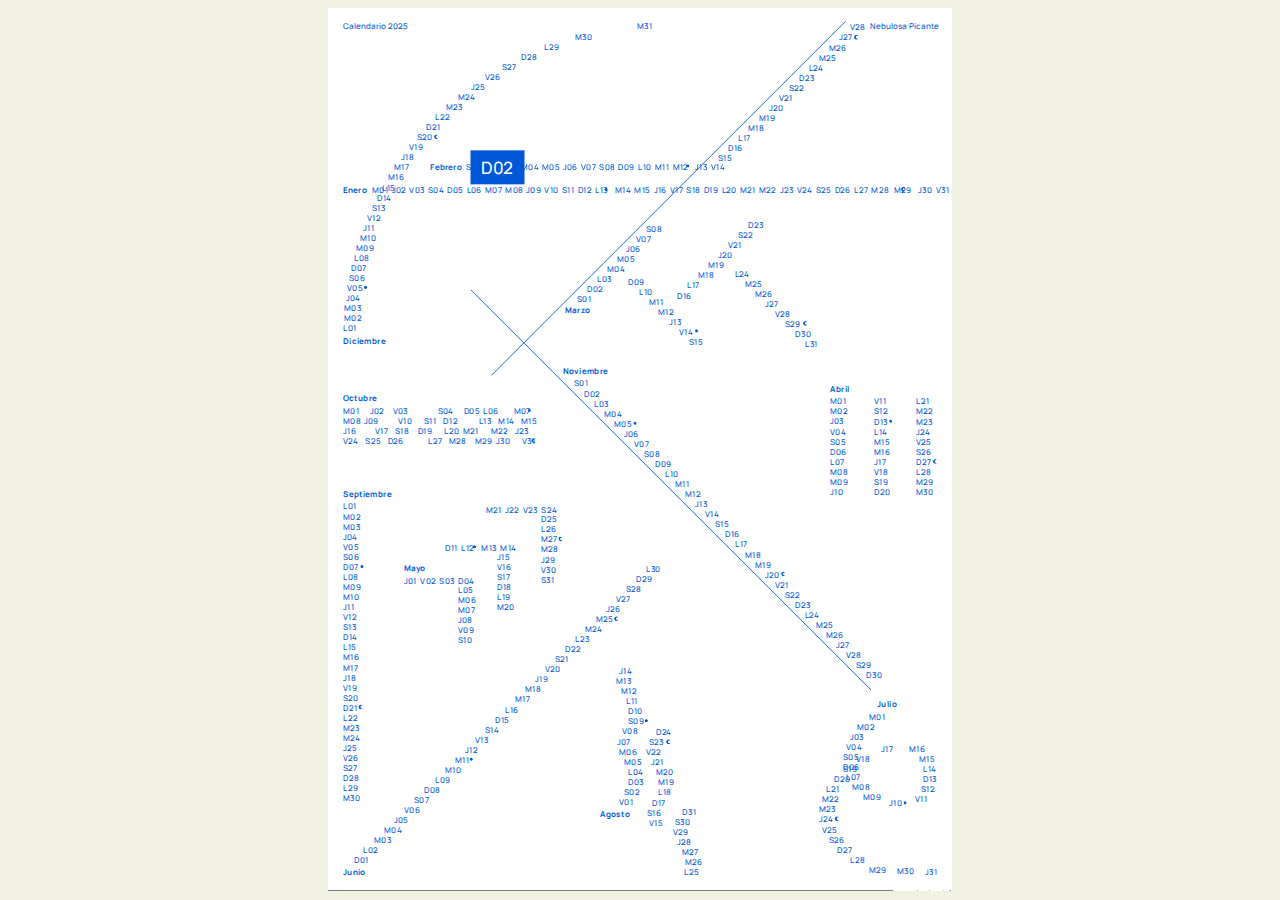
==== commit 17c8821b: "resizing and cleaning" ====
--- a/index.html
+++ b/index.html
@@ -15,354 +15,352 @@
         <title>2025</title>
     </head>
     <body>
-        <div id="page-container">
-            <div id="pf1" class="pf w0 h0">
-                <div class="pc pc1 w0 h0">
-                    
-                    <img class="bi x0 y0 w1 h1" src="background.png"/>
-                
-                    <div class="dis_c" month="12">
-                        <div class="t m0 x1 h2 y1 single_date ws0"><span class="day">M31</span></div>
-                        <div class="t m0 x2 h2 y2 single_date ws0"><span class="day">M30</span></div>
-                        <div class="t m0 x3 h2 y3 single_date"><span class="day">L29</span></div>
-                        <div class="t m0 x4 h2 y4 single_date"><span class="day">D28</span></div>
-                        <div class="t m0 x5 h2 y5 single_date"><span class="day">S27</span></div>
-                        <div class="t m0 x6 h2 y6 single_date"><span class="day">V26</span></div>
-                        <div class="t m0 x7 h2 y7 single_date"><span class="day">J25</span></div>
-                        <div class="t m0 x8 h2 y8 ff1 fs0 fc0 sc0 ls1 ws1"><span class="day">M24</span></div>
-                        <div class="t m0 x9 h2 y9 single_date"><span class="day">M23</span></div>
-                        <div class="t m0 xa h2 ya single_date"><span class="day">L22</span></div>
-                        <div class="t m0 xb h2 yb single_date"><span class="day">D21</span></div>
-                        <div class="t m0 xc h2 yc single_date"><span class="day">S20</span></div>
-                        <div class="t m0 xd h2 yd single_date"><span class="day">V19</span></div>
-                        <div class="t m0 xe h2 ye single_date"><span class="day">J18</span></div>
-                        <div class="t m0 xf h2 yf single_date"><span class="day">M17</span></div>
-                        <div class="t m0 x10 h2 y10 single_date"><span class="day">M16</span></div>
-                        <div class="t m0 x11 h2 y11 single_date"><span class="day">L15</span></div>
-                        <div class="t m0 x12 h2 y12 single_date"><span class="day">D14</span></div>
-                        <div class="t m0 x13 h2 y13 single_date"><span class="day">S13</span></div>
-                        <div class="t m0 x14 h2 y14 single_date"><span class="day">V12</span></div>
-                        <div class="t m0 x15 h2 y15 single_date"><span class="day">J11</span></div>
-                        <div class="t m0 x16 h2 y16 single_date"><span class="day">M10</span></div>
-                        <div class="t m0 x17 h2 y17 single_date"><span class="day">M09</span></div>
-                        <div class="t m0 x18 h2 y18 single_date"><span class="day">L08</span></div>
-                        <div class="t m0 x19 h2 y19 single_date"><span class="day">D07</span></div>
-                        <div class="t m0 x1a h2 y1a single_date"><span class="day">S06</span></div>
-                        <div class="t m0 x1b h2 y1b single_date"><span class="day">V05</span></div>
-                        <div class="t m0 x1c h2 y1c single_date"><span class="day">J04</span></div>
-                        <div class="t m0 x1d h2 y1d single_date"><span class="day">M03</span></div>
-                        <div class="t m0 x1d h2 y1e single_date"><span class="day">M02</span></div>
-                        <div class="t m0 x1e h2 y1f single_date"><span class="day">L01</span></div>
-                    </div>
-                    
-                    <div class="dis_c" month="1">
-                        <div class="t m0 x13 h2 y20 single_date ws5"><span class="day">M01</span>  <span class="day">J02</span>  <span class="day">V03</span>  <span class="day">S04</span>  <span class="day">D05</span>  <span class="day">L06</span>  <span class="day">M07</span>  <span class="day">M08</span>  <span class="day">J09</span>  <span class="day">V10</span>  <span class="day">S11</span>  <span class="day">D12</span>  <span class="day">L13</span>    <span class="day">M14</span>  <span class="day">M15</span>  <span class="day">J16</span>  <span class="day">V17</span>  <span class="day">S18</span>  <span class="day">D19</span>  <span class="day">L20</span>  <span class="day">M21</span>  <span class="day">M22</span>  <span class="day">J23</span>  <span class="day">V24</span>  <span class="day">S25</span>  <span class="day">D26</span>  <span class="day">L27</span>  <span class="day">M28</span>   <span class="day">M29</span>    <span class="day">J30</span>  <span class="day">V31</span></div>
-                    </div>
-                    
-                    <div class="dis_c" month="10">
-                        <div class="t m0 x1e h2 y21 single_date ws5"><span class="day">M01</span>      <span class="day">J02</span>     <span class="day">V03</span>                 <span class="day">S04</span>      <span class="day">D05</span>  <span class="day">L06</span>         <span class="day">M07</span>  </div>
-                        <div class="t m0 x1e h2 y22 single_date ws5"><span class="day">M08</span>  <span class="day">J09</span>           <span class="day">V10</span>       <span class="day">S11</span>    <span class="day">D12</span>            <span class="day">L13</span>    <span class="day">M14</span>    <span class="day">M15</span>  </div>
-                        <div class="t m0 x1e h2 y23 single_date ws5"><span class="day">J16</span>           <span class="day">V17</span>    <span class="day">S18</span>     <span class="day">D19</span>       <span class="day">L20</span>  <span class="day">M21</span>       <span class="day">M22</span>    <span class="day">J23</span>  </div>
-                        <div class="t m0 x1e h2 y24 single_date ws5"><span class="day">V24</span>    <span class="day">S25</span>    <span class="day">D26</span>              <span class="day">L27</span>    <span class="day">M28</span>     <span class="day">M29</span>  <span class="day">J30</span>       <span class="day">V31</span></div>
-                    </div>
-                    
-                    <div class="t m0 x1e h3 y25 ff2 fs0 fc0 sc0 ls0 ws2">Enero</div>
-                    <div class="t m0 x1e h3 y26 ff2 fs0 fc0 sc0 ls0 ws2">Octubre</div>
-                    <div class="t m0 x1e h3 y27 ff2 fs0 fc0 sc0 ls0 ws2">Diciembre</div>
-                    
-                    <div class="dis_c" month="11">
-                        <div class="t m0 x1f h2 y28 single_date"><span class="day">S01</span></div>
-                        <div class="t m0 x20 h2 y29 single_date"><span class="day">D02</span></div>
-                        <div class="t m0 x21 h2 y2a single_date"><span class="day">L03</span></div>
-                        <div class="t m0 x22 h2 y2b single_date"><span class="day">M04</span></div>
-                        <div class="t m0 x23 h2 y2c single_date"><span class="day">M05</span></div>
-                        <div class="t m0 x24 h2 y2d single_date"><span class="day">J06</span></div>
-                        <div class="t m0 x25 h2 y2e single_date"><span class="day">V07</span></div>
-                        <div class="t m0 x26 h2 y2f single_date"><span class="day">S08</span></div>
-                        <div class="t m0 x27 h2 y30 single_date"><span class="day">D09</span></div>
-                        <div class="t m0 x28 h2 y31 single_date"><span class="day">L10</span></div>
-                        <div class="t m0 x29 h2 y32 single_date"><span class="day">M11</span></div>
-                        <div class="t m0 x2a h2 y33 single_date"><span class="day">M12</span></div>
-                        <div class="t m0 x2b h2 y34 single_date"><span class="day">J13</span></div>
-                        <div class="t m0 x2c h2 y35 single_date"><span class="day">V14</span></div>
-                        <div class="t m0 x2d h2 y36 single_date"><span class="day">S15</span></div>
-                        <div class="t m0 x2e h2 y37 single_date"><span class="day">D16</span></div>
-                        <div class="t m0 x2f h2 y38 single_date"><span class="day">L17</span></div>
-                        <div class="t m0 x30 h2 y39 single_date"><span class="day">M18</span></div>
-                        <div class="t m0 x31 h2 y3a single_date"><span class="day">M19</span></div>
-                        <div class="t m0 x32 h2 y3b single_date"><span class="day">J20</span></div>
-                        <div class="t m0 x33 h2 y3c single_date"><span class="day">V21</span></div>
-                        <div class="t m0 x34 h2 y3d single_date"><span class="day">S22</span></div>
-                        <div class="t m0 x35 h2 y3e single_date"><span class="day">D23</span></div>
-                        <div class="t m0 x36 h2 y3f ff1 fs0 fc0 sc0 ls1 ws1"><span class="day">L24</span></div>
-                        <div class="t m0 x37 h2 y40 single_date"><span class="day">M25</span></div>
-                        <div class="t m0 x38 h2 y41 single_date"><span class="day">M26</span></div>
-                        <div class="t m0 x39 h2 y42 single_date"><span class="day">J27</span></div>
-                        <div class="t m0 x3a h2 y43 single_date"><span class="day">V28</span></div>
-                        <div class="t m0 x3b h2 y44 single_date"><span class="day">S29</span></div>
-                        <div class="t m0 x3c h2 y45 single_date ws0"><span class="day">D30</span></div>
-                    </div>
-                    
-                    <div class="t m0 x3d h3 y46 ff2 fs0 fc0 sc0 ls0 ws2">Noviembre</div>
-                    
-                    <div class="dis_c" month="4">
-                        <div class="t m0 x3e h2 y47 single_date"><span class="day">M01</span></div>
-                        <div class="t m0 x3e h2 y48 single_date"><span class="day">M02</span></div>
-                        <div class="t m0 x3e h2 y49 single_date"><span class="day">J03</span></div>
-                        <div class="t m0 x3e h2 y4a single_date"><span class="day">V04</span></div>
-                        <div class="t m0 x3e h2 y4b single_date"><span class="day">S05</span></div>
-                        <div class="t m0 x3e h2 y4c single_date"><span class="day">D06</span></div>
-                        <div class="t m0 x3e h2 y4d single_date"><span class="day">L07</span></div>
-                        <div class="t m0 x3e h2 y4e single_date"><span class="day">M08</span></div>
-                        <div class="t m0 x3e h2 y4f single_date"><span class="day">M09</span></div>
-                        <div class="t m0 x3e h2 y50 single_date"><span class="day">J10</span></div>
-                        <div class="t m0 x3f h2 y51 single_date"><span class="day">L21</span></div>
-                        <div class="t m0 x3f h2 y52 single_date"><span class="day">M22</span></div>
-                        <div class="t m0 x3f h2 y53 single_date"><span class="day">M23</span></div>
-                        <div class="t m0 x3f h2 y54 ff1 fs0 fc0 sc0 ls1 ws1"><span class="day">J24</span></div>
-                        <div class="t m0 x3f h2 y55 single_date"><span class="day">V25</span></div>
-                        <div class="t m0 x3f h2 y56 single_date"><span class="day">S26</span></div>
-                        <div class="t m0 x3f h2 y57 single_date"><span class="day">D27</span></div>
-                        <div class="t m0 x3f h2 y58 single_date"><span class="day">L28</span></div>
-                        <div class="t m0 x3f h2 y59 single_date"><span class="day">M29</span></div>
-                        <div class="t m0 x3f h2 y5a single_date ws0"><span class="day">M30</span></div>
-                        <div class="t m0 x40 h2 y5b single_date"><span class="day">V11</span></div>
-                        <div class="t m0 x40 h2 y5c single_date"><span class="day">S12</span></div>
-                        <div class="t m0 x40 h2 y5d single_date"><span class="day">D13</span></div>
-                        <div class="t m0 x40 h2 y5e single_date"><span class="day">L14</span></div>
-                        <div class="t m0 x40 h2 y5f single_date"><span class="day">M15</span></div>
-                        <div class="t m0 x40 h2 y60 single_date"><span class="day">M16</span></div>
-                        <div class="t m0 x40 h2 y61 single_date"><span class="day">J17</span></div>
-                        <div class="t m0 x40 h2 y62 single_date"><span class="day">V18</span></div>
-                        <div class="t m0 x40 h2 y63 single_date"><span class="day">S19</span></div>
-                        <div class="t m0 x40 h2 y64 single_date"><span class="day">D20</span></div>
-                    </div>
-
-                    <div class="dis_c" month="9">
-                        <div class="t m0 x3e h3 y65 ff2 fs0 fc0 sc0 ls0">Abril</div>
-                        <div class="t m0 x1e h2 y66 single_date"><span class="day">L01</span></div>
-                        <div class="t m0 x1e h2 y67 single_date"><span class="day">M02</span></div>
-                        <div class="t m0 x1e h2 y68 single_date"><span class="day">M03</span></div>
-                        <div class="t m0 x1e h2 y69 single_date"><span class="day">J04</span></div>
-                        <div class="t m0 x1e h2 y6a single_date"><span class="day">V05</span></div>
-                        <div class="t m0 x1e h2 y6b single_date"><span class="day">S06</span></div>
-                        <div class="t m0 x1e h2 y6c single_date"><span class="day">D07</span></div>
-                        <div class="t m0 x1e h2 y6d single_date"><span class="day">L08</span></div>
-                        <div class="t m0 x1e h2 y6e single_date"><span class="day">M09</span></div>
-                        <div class="t m0 x1e h2 y6f single_date"><span class="day">M10</span></div>
-                        <div class="t m0 x1e h2 y70 single_date"><span class="day">J11</span></div>
-                        <div class="t m0 x1e h2 y71 single_date"><span class="day">V12</span></div>
-                        <div class="t m0 x1e h2 y72 single_date"><span class="day">S13</span></div>
-                        <div class="t m0 x1e h2 y73 single_date"><span class="day">D14</span></div>
-                        <div class="t m0 x1e h2 y74 single_date"><span class="day">L15</span></div>
-                        <div class="t m0 x1e h2 y75 single_date"><span class="day">M16</span></div>
-                        <div class="t m0 x1e h2 y76 single_date"><span class="day">M17</span></div>
-                        <div class="t m0 x1e h2 y77 single_date"><span class="day">J18</span></div>
-                        <div class="t m0 x1e h2 y78 single_date"><span class="day">V19</span></div>
-                        <div class="t m0 x1e h2 y79 single_date"><span class="day">S20</span></div>
-                        <div class="t m0 x1e h2 y7a single_date"><span class="day">D21</span></div>
-                        <div class="t m0 x1e h2 y7b single_date"><span class="day">L22</span></div>
-                        <div class="t m0 x1e h2 y7c single_date"><span class="day">M23</span></div>
-                        <div class="t m0 x1e h2 y7d ff1 fs0 fc0 sc0 ls1 ws1"><span class="day">M24</span></div>
-                        <div class="t m0 x1e h2 y7e single_date"><span class="day">J25</span></div>
-                        <div class="t m0 x1e h2 y7f single_date"><span class="day">V26</span></div>
-                        <div class="t m0 x1e h2 y80 single_date"><span class="day">S27</span></div>
-                        <div class="t m0 x1e h2 y81 single_date"><span class="day">D28</span></div>
-                        <div class="t m0 x1e h2 y82 single_date"><span class="day">L29</span></div>
-                        <div class="t m0 x1e h2 y83 single_date ws0"><span class="day">M30</span></div>
-                    </div>
-
-                    <div class="dis_c" month="6">
-                        <div class="t m0 x1e h3 y84 ff2 fs0 fc0 sc0 ls0 ws2">Septiembre</div>
-                        <div class="t m0 x41 h2 y85 single_date ws0"><span class="day">L30</span></div>
-                        <div class="t m0 x42 h2 y86 single_date"><span class="day">D29</span></div>
-                        <div class="t m0 x43 h2 y87 single_date"><span class="day">S28</span></div>
-                        <div class="t m0 x44 h2 y88 single_date"><span class="day">V27</span></div>
-                        <div class="t m0 x45 h2 y89 single_date"><span class="day">J26</span></div>
-                        <div class="t m0 x46 h2 y8a single_date"><span class="day">M25</span></div>
-                        <div class="t m0 x47 h2 y8b ff1 fs0 fc0 sc0 ls1 ws1"><span class="day">M24</span></div>
-                        <div class="t m0 x2 h2 y8c single_date"><span class="day">L23</span></div>
-                        <div class="t m0 x48 h2 y8d single_date"><span class="day">D22</span></div>
-                        <div class="t m0 x49 h2 y8e single_date"><span class="day">S21</span></div>
-                        <div class="t m0 x4a h2 y8f single_date"><span class="day">V20</span></div>
-                        <div class="t m0 x4b h2 y90 single_date"><span class="day">J19</span></div>
-                        <div class="t m0 x4c h2 y91 single_date"><span class="day">M18</span></div>
-                        <div class="t m0 x4d h2 y92 single_date"><span class="day">M17</span></div>
-                        <div class="t m0 x4e h2 y93 single_date"><span class="day">L16</span></div>
-                        <div class="t m0 x4f h2 y94 single_date"><span class="day">D15</span></div>
-                        <div class="t m0 x6 h2 y95 single_date"><span class="day">S14</span></div>
-                        <div class="t m0 x50 h2 y96 single_date"><span class="day">V13</span></div>
-                        <div class="t m0 x51 h2 y97 single_date"><span class="day">J12</span></div>
-                        <div class="t m0 x52 h2 y98 single_date"><span class="day">M11</span></div>
-                        <div class="t m0 x53 h2 y99 single_date"><span class="day">M10</span></div>
-                        <div class="t m0 xa h2 y9a single_date"><span class="day">L09</span></div>
-                        <div class="t m0 x54 h2 y9b single_date"><span class="day">D08</span></div>
-                        <div class="t m0 x55 h2 y9c single_date"><span class="day">S07</span></div>
-                        <div class="t m0 x56 h2 y9d single_date"><span class="day">V06</span></div>
-                        <div class="t m0 xf h2 y9e single_date"><span class="day">J05</span></div>
-                        <div class="t m0 x57 h2 y9f single_date"><span class="day">M04</span></div>
-                        <div class="t m0 x58 h2 ya0 single_date"><span class="day">M03</span></div>
-                        <div class="t m0 x15 h2 ya1 single_date"><span class="day">L02</span></div>
-                        <div class="t m0 x18 h2 ya2 single_date"><span class="day">D01</span></div>
-                    </div>
-
-                    <div class="t m0 x1e h3 ya3 ff2 fs0 fc0 sc0 ls0">Junio</div>
-                    <div class="t m0 x56 h3 ya4 ff2 fs0 fc0 sc0 ls2 ws3">Mayo</div>
-
-                    <div class="dis_c" month="5">
-                        <div class="t m0 x56 h2 ya5 single_date ws5"><span class="day">J01</span>  <span class="day">V02</span>  <span class="day">S03</span>  <span class="day">D04</span></div>
-                        <div class="t m0 x8 h2 ya6 single_date"><span class="day">L05</span></div>
-                        <div class="t m0 x8 h2 ya7 single_date"><span class="day">M06</span></div>
-                        <div class="t m0 x8 h2 ya8 single_date"><span class="day">M07</span></div>
-                        <div class="t m0 x8 h2 ya9 single_date"><span class="day">J08</span></div>
-                        <div class="t m0 x8 h2 yaa single_date"><span class="day">V09</span></div>
-                        <div class="t m0 x8 h2 yab single_date"><span class="day">S10</span></div>
-                        <div class="t m0 x53 h2 yac single_date ws5"><span class="day">D11</span>  <span class="day">L12</span>    <span class="day">M13</span>  <span class="day">M14</span></div>
-                        <div class="t m0 x59 h2 yad single_date"><span class="day">J15</span></div>
-                        <div class="t m0 x59 h2 yae single_date"><span class="day">V16</span></div>
-                        <div class="t m0 x59 h2 yaf single_date"><span class="day">S17</span></div>
-                        <div class="t m0 x59 h2 yb0 single_date"><span class="day">D18</span></div>
-                        <div class="t m0 x59 h2 yb1 single_date"><span class="day">L19</span></div>
-                        <div class="t m0 x59 h2 yb2 single_date"><span class="day">M20</span></div>
-                        <div class="t m0 x5a h2 yb3 single_date ws5"><span class="day">M21</span>  <span class="day">J22</span>  <span class="day">V23</span>  <span class="day">S24</span></div>
-                        <div class="t m0 x5b h2 yb4 single_date"><span class="day">D25</span></div>
-                        <div class="t m0 x5b h2 yb5 single_date"><span class="day">L26</span></div>
-                        <div class="t m0 x5b h2 yb6 single_date"><span class="day">M27</span></div>
-                        <div class="t m0 x5b h2 yb7 single_date"><span class="day">M28</span></div>
-                        <div class="t m0 x5b h2 yb8 single_date"><span class="day">J29</span></div>
-                        <div class="t m0 x5b h2 yb9 single_date ws0"><span class="day">V30</span></div>
-                        <div class="t m0 x5b h2 yba single_date ws0"><span class="day">S31</span></div>
-                    </div>
-
-                    <div class="dis_c" month="8">
-                        <div class="t m0 x5c h2 ybb single_date"><span class="day">J14</span></div>
-                        <div class="t m0 x44 h2 ybc single_date"><span class="day">M13</span></div>
-                        <div class="t m0 x5d h2 ybd single_date"><span class="day">M12</span></div>
-                        <div class="t m0 x43 h2 ybe single_date"><span class="day">L11</span></div>
-                        <div class="t m0 x5e h2 ybf single_date"><span class="day">D10</span></div>
-                        <div class="t m0 x5e h2 yc0 single_date"><span class="day">S09</span></div>
-                        <div class="t m0 x5f h2 yc1 single_date"><span class="day">V08</span></div>
-                        <div class="t m0 x60 h2 yc2 single_date"><span class="day">J07</span></div>
-                        <div class="t m0 x5c h2 yc3 single_date"><span class="day">M06</span></div>
-                        <div class="t m0 x24 h2 yc4 single_date"><span class="day">M05</span></div>
-                        <div class="t m0 x5e h2 yc5 single_date"><span class="day">L04</span></div>
-                        <div class="t m0 x5e h2 yc6 single_date"><span class="day">D03</span></div>
-                        <div class="t m0 x24 h2 yc7 single_date"><span class="day">S02</span></div>
-                        <div class="t m0 x5c h2 yc8 single_date"><span class="day">V01</span></div>
-                        <div class="t m0 x61 h2 yc9 ff1 fs0 fc0 sc0 ls1 ws1"><span class="day">D24</span></div>
-                        <div class="t m0 x62 h2 yca single_date"><span class="day">S23</span></div>
-                        <div class="t m0 x41 h2 ycb single_date"><span class="day">V22</span></div>
-                        <div class="t m0 x63 h2 ycc single_date"><span class="day">J21</span></div>
-                        <div class="t m0 x61 h2 ycd single_date"><span class="day">M20</span></div>
-                        <div class="t m0 x64 h2 yce single_date"><span class="day">M19</span></div>
-                        <div class="t m0 x64 h2 ycf single_date"><span class="day">L18</span></div>
-                        <div class="t m0 x65 h2 yd0 single_date"><span class="day">D17</span></div>
-                        <div class="t m0 x66 h2 yd1 single_date"><span class="day">S16</span></div>
-                        <div class="t m0 x62 h2 yd2 single_date"><span class="day">V15</span></div>
-                        <div class="t m0 x67 h2 yd3 single_date ws0"><span class="day">D31</span></div>
-                        <div class="t m0 x29 h2 yd4 single_date ws0"><span class="day">S30</span></div>
-                        <div class="t m0 x68 h2 yd5 single_date"><span class="day">V29</span></div>
-                        <div class="t m0 x69 h2 yd6 single_date"><span class="day">J28</span></div>
-                        <div class="t m0 x67 h2 yd7 single_date"><span class="day">M27</span></div>
-                        <div class="t m0 x2a h2 yd8 single_date"><span class="day">M26</span></div>
-                        <div class="t m0 x6a h2 yd9 single_date"><span class="day">L25</span></div>
-                    </div>
-
-                    <div class="t m0 x6b h3 yda ff2 fs0 fc0 sc0 ls0 ws2">Agosto</div>
-
-                    <div class="dis_c" month="3">
-                        <div class="t m0 x41 h2 ydb single_date"><span class="day">S08</span></div>
-                        <div class="t m0 x42 h2 ydc single_date"><span class="day">V07</span></div>
-                        <div class="t m0 x43 h2 ydd single_date"><span class="day">J06</span></div>
-                        <div class="t m0 x60 h2 yde single_date"><span class="day">M05</span></div>
-                        <div class="t m0 x6c h2 ydf single_date"><span class="day">M04</span></div>
-                        <div class="t m0 x6d h2 ye0 single_date"><span class="day">L03</span></div>
-                        <div class="t m0 x6e h2 ye1 single_date"><span class="day">D02</span></div>
-                        <div class="t m0 x6f h2 ye2 single_date"><span class="day">S01</span></div>
-                        <div class="t m0 x5e h2 ye3 single_date"><span class="day">D09</span></div>
-                        <div class="t m0 x70 h2 ye4 single_date"><span class="day">L10</span></div>
-                        <div class="t m0 x62 h2 ye5 single_date"><span class="day">M11</span></div>
-                        <div class="t m0 x64 h2 ye6 single_date"><span class="day">M12</span></div>
-                        <div class="t m0 x71 h2 ye7 single_date"><span class="day">J13</span></div>
-                        <div class="t m0 x72 h2 ye8 single_date"><span class="day">V14</span></div>
-                        <div class="t m0 x73 h2 ye9 single_date"><span class="day">S15</span></div>
-                        <div class="t m0 x74 h2 yea single_date"><span class="day">D23</span></div>
-                        <div class="t m0 x75 h2 yeb single_date"><span class="day">S22</span></div>
-                        <div class="t m0 x76 h2 yec single_date"><span class="day">V21</span></div>
-                        <div class="t m0 x77 h2 yed single_date"><span class="day">J20</span></div>
-                        <div class="t m0 x78 h2 yee single_date"><span class="day">M19</span></div>
-                        <div class="t m0 x79 h2 yef single_date"><span class="day">M18</span></div>
-                        <div class="t m0 x7a h2 yf0 single_date"><span class="day">L17</span></div>
-                        <div class="t m0 x69 h2 yf1 single_date"><span class="day">D16</span></div>
-                        <div class="t m0 x2f h2 yf2 ff1 fs0 fc0 sc0 ls1 ws1"><span class="day">L24</span></div>
-                        <div class="t m0 x30 h2 yf3 single_date"><span class="day">M25</span></div>
-                        <div class="t m0 x31 h2 yf4 single_date"><span class="day">M26</span></div>
-                        <div class="t m0 x32 h2 yf5 single_date"><span class="day">J27</span></div>
-                        <div class="t m0 x33 h2 yf6 single_date"><span class="day">V28</span></div>
-                        <div class="t m0 x34 h2 yf7 single_date"><span class="day">S29</span></div>
-                        <div class="t m0 x35 h2 yf8 single_date ws0"><span class="day">D30</span></div>
-                        <div class="t m0 x36 h2 yf9 single_date ws0"><span class="day">L31</span></div>
-                    </div>
-
-                    <div class="t m0 x48 h3 yfa ff2 fs0 fc0 sc0 ls0 ws2">Marzo</div>
-
-                    <div class="dis_c" month="7">
-                        <div class="t m0 x7b h2 yfb single_date"><span class="day">M16</span></div>
-                        <div class="t m0 x7c h2 yfc single_date"><span class="day">M15</span></div>
-                        <div class="t m0 x7d h2 yfd single_date"><span class="day">L14</span></div>
-                        <div class="t m0 x7d h2 yfe single_date"><span class="day">D13</span></div>
-                        <div class="t m0 x7e h2 yff single_date"><span class="day">S12</span></div>
-                        <div class="t m0 x7f h2 y100 single_date"><span class="day">V11</span></div>
-                        <div class="t m0 x80 h2 y101 single_date"><span class="day">M01</span></div>
-                        <div class="t m0 x81 h2 y102 single_date"><span class="day">M02</span></div>
-                        <div class="t m0 x82 h2 y103 single_date"><span class="day">J03</span></div>
-                        <div class="t m0 x3a h2 y104 single_date"><span class="day">V04</span></div>
-                        <div class="t m0 x83 h2 y105 single_date"><span class="day">S05</span></div>
-                        <div class="t m0 x83 h2 y106 single_date"><span class="day">D06</span></div>
-                        <div class="t m0 x3a h2 y107 single_date"><span class="day">L07</span></div>
-                        <div class="t m0 x84 h2 y108 single_date"><span class="day">M08</span></div>
-                        <div class="t m0 x85 h2 y109 single_date"><span class="day">M09</span></div>
-                        <div class="t m0 x86 h2 y10a single_date"><span class="day">J17</span></div>
-                        <div class="t m0 x3b h2 y10b single_date"><span class="day">V18</span></div>
-                        <div class="t m0 x83 h2 y10c single_date"><span class="day">S19</span></div>
-                        <div class="t m0 x87 h2 y10d single_date"><span class="day">D20</span></div>
-                        <div class="t m0 x38 h2 y10e single_date"><span class="day">L21</span></div>
-                        <div class="t m0 x88 h2 y10f single_date"><span class="day">M22</span></div>
-                        <div class="t m0 x89 h2 y110 single_date"><span class="day">M23</span></div>
-                        <div class="t m0 x89 h2 y111 ff1 fs0 fc0 sc0 ls1 ws1"><span class="day">J24</span></div>
-                        <div class="t m0 x88 h2 y112 single_date"><span class="day">V25</span></div>
-                        <div class="t m0 x8a h2 y113 single_date"><span class="day">S26</span></div>
-                        <div class="t m0 x8b h2 y114 single_date"><span class="day">D27</span></div>
-                        <div class="t m0 x82 h2 y115 single_date"><span class="day">L28</span></div>
-                        <div class="t m0 x80 h2 y116 single_date"><span class="day">M29</span></div>
-                        <div class="t m0 x8c h2 y117 single_date"><span class="day">J10</span></div>
-                        <div class="t m0 x8d h2 y118 single_date ws4"><span class="day">M30</span><span class="_"> </span><span class="ws0 v1"><span class="day">J31</span></span></div>
-                    </div>
-
-                    <div class="t m0 x8e h3 y119 ff2 fs0 fc0 sc0 ls0 ws2">Julio</div>
-                    <div class="t m0 x1e h2 y11a single_date ws5">Calendario 2025<span class="_ _2"> </span><span class="v0">Nebulosa Picante</span>
-                    </div>
-                    
-                    <div class="dis_c" month="2">
-                        <div class="t m0 x8f h2 y11b single_date ws5"><span class="day">S01</span>  <span class="day">D02</span>  <span class="day">L03</span>  <span class="day">M04</span>  <span class="day">M05</span>  <span class="day">J06</span>  <span class="day">V07</span>  <span class="day">S08</span>  <span class="day">D09</span>  <span class="day">L10</span>  <span class="day">M11</span>  <span class="day">M12</span>    <span class="day">J13</span>  <span class="day">V14</span> </div>
-                        <div class="t m0 x82 h2 y11c single_date"><span class="day">V28</span></div>
-                        <div class="t m0 x90 h2 y11d single_date"><span class="day">J27</span></div>
-                        <div class="t m0 x8a h2 y11e single_date"><span class="day">M26</span></div>
-                        <div class="t m0 x89 h2 y11f single_date"><span class="day">M25</span></div>
-                        <div class="t m0 x91 h2 y120 ff1 fs0 fc0 sc0 ls1 ws1"><span class="day">L24</span></div>
-                        <div class="t m0 x92 h2 y121 single_date"><span class="day">D23</span></div>
-                        <div class="t m0 x93 h2 y122 single_date"><span class="day">S22</span></div>
-                        <div class="t m0 x94 h2 y123 single_date"><span class="day">V21</span></div>
-                        <div class="t m0 x95 h2 y124 single_date"><span class="day">J20</span></div>
-                        <div class="t m0 x96 h2 y125 single_date"><span class="day">M19</span></div>
-                        <div class="t m0 x74 h2 y126 single_date"><span class="day">M18</span></div>
-                        <div class="t m0 x75 h2 y127 single_date"><span class="day">L17</span></div>
-                        <div class="t m0 x76 h2 y128 single_date"><span class="day">D16</span></div>
-                        <div class="t m0 x77 h2 y129 single_date"><span class="day">S15</span></div>
-                    </div>
-                    <div class="t m0 x97 h3 y12a ff2 fs0 fc0 sc0 ls0 ws2">Febrero</div>
-
-                </div>
+        <div class="pf w0 h0">
+            <div class="pc pc1 w0 h0">
+                
+                <img class="bi x0 y0 w1 h1" src="background.png"/>
+            
+                <div class="dis_c" month="12">
+                    <div class="t m0 x1 h2 y1 single_date ws0"><span class="day">M31</span></div>
+                    <div class="t m0 x2 h2 y2 single_date ws0"><span class="day">M30</span></div>
+                    <div class="t m0 x3 h2 y3 single_date"><span class="day">L29</span></div>
+                    <div class="t m0 x4 h2 y4 single_date"><span class="day">D28</span></div>
+                    <div class="t m0 x5 h2 y5 single_date"><span class="day">S27</span></div>
+                    <div class="t m0 x6 h2 y6 single_date"><span class="day">V26</span></div>
+                    <div class="t m0 x7 h2 y7 single_date"><span class="day">J25</span></div>
+                    <div class="t m0 x8 h2 y8 ff1 fs0 fc0 sc0 ls1 ws1"><span class="day">M24</span></div>
+                    <div class="t m0 x9 h2 y9 single_date"><span class="day">M23</span></div>
+                    <div class="t m0 xa h2 ya single_date"><span class="day">L22</span></div>
+                    <div class="t m0 xb h2 yb single_date"><span class="day">D21</span></div>
+                    <div class="t m0 xc h2 yc single_date"><span class="day">S20</span></div>
+                    <div class="t m0 xd h2 yd single_date"><span class="day">V19</span></div>
+                    <div class="t m0 xe h2 ye single_date"><span class="day">J18</span></div>
+                    <div class="t m0 xf h2 yf single_date"><span class="day">M17</span></div>
+                    <div class="t m0 x10 h2 y10 single_date"><span class="day">M16</span></div>
+                    <div class="t m0 x11 h2 y11 single_date"><span class="day">L15</span></div>
+                    <div class="t m0 x12 h2 y12 single_date"><span class="day">D14</span></div>
+                    <div class="t m0 x13 h2 y13 single_date"><span class="day">S13</span></div>
+                    <div class="t m0 x14 h2 y14 single_date"><span class="day">V12</span></div>
+                    <div class="t m0 x15 h2 y15 single_date"><span class="day">J11</span></div>
+                    <div class="t m0 x16 h2 y16 single_date"><span class="day">M10</span></div>
+                    <div class="t m0 x17 h2 y17 single_date"><span class="day">M09</span></div>
+                    <div class="t m0 x18 h2 y18 single_date"><span class="day">L08</span></div>
+                    <div class="t m0 x19 h2 y19 single_date"><span class="day">D07</span></div>
+                    <div class="t m0 x1a h2 y1a single_date"><span class="day">S06</span></div>
+                    <div class="t m0 x1b h2 y1b single_date"><span class="day">V05</span></div>
+                    <div class="t m0 x1c h2 y1c single_date"><span class="day">J04</span></div>
+                    <div class="t m0 x1d h2 y1d single_date"><span class="day">M03</span></div>
+                    <div class="t m0 x1d h2 y1e single_date"><span class="day">M02</span></div>
+                    <div class="t m0 x1e h2 y1f single_date"><span class="day">L01</span></div>
+                </div>
+                
+                <div class="dis_c" month="1">
+                    <div class="t m0 x13 h2 y20 single_date ws5"><span class="day">M01</span>  <span class="day">J02</span>  <span class="day">V03</span>  <span class="day">S04</span>  <span class="day">D05</span>  <span class="day">L06</span>  <span class="day">M07</span>  <span class="day">M08</span>  <span class="day">J09</span>  <span class="day">V10</span>  <span class="day">S11</span>  <span class="day">D12</span>  <span class="day">L13</span>    <span class="day">M14</span>  <span class="day">M15</span>  <span class="day">J16</span>  <span class="day">V17</span>  <span class="day">S18</span>  <span class="day">D19</span>  <span class="day">L20</span>  <span class="day">M21</span>  <span class="day">M22</span>  <span class="day">J23</span>  <span class="day">V24</span>  <span class="day">S25</span>  <span class="day">D26</span>  <span class="day">L27</span>  <span class="day">M28</span>   <span class="day">M29</span>    <span class="day">J30</span>  <span class="day">V31</span></div>
+                </div>
+                
+                <div class="dis_c" month="10">
+                    <div class="t m0 x1e h2 y21 single_date ws5"><span class="day">M01</span>      <span class="day">J02</span>     <span class="day">V03</span>                 <span class="day">S04</span>      <span class="day">D05</span>  <span class="day">L06</span>         <span class="day">M07</span>  </div>
+                    <div class="t m0 x1e h2 y22 single_date ws5"><span class="day">M08</span>  <span class="day">J09</span>           <span class="day">V10</span>       <span class="day">S11</span>    <span class="day">D12</span>            <span class="day">L13</span>    <span class="day">M14</span>    <span class="day">M15</span>  </div>
+                    <div class="t m0 x1e h2 y23 single_date ws5"><span class="day">J16</span>           <span class="day">V17</span>    <span class="day">S18</span>     <span class="day">D19</span>       <span class="day">L20</span>  <span class="day">M21</span>       <span class="day">M22</span>    <span class="day">J23</span>  </div>
+                    <div class="t m0 x1e h2 y24 single_date ws5"><span class="day">V24</span>    <span class="day">S25</span>    <span class="day">D26</span>              <span class="day">L27</span>    <span class="day">M28</span>     <span class="day">M29</span>  <span class="day">J30</span>       <span class="day">V31</span></div>
+                </div>
+                
+                <div class="t m0 x1e h3 y25 ff2 fs0 fc0 sc0 ls0 ws2">Enero</div>
+                <div class="t m0 x1e h3 y26 ff2 fs0 fc0 sc0 ls0 ws2">Octubre</div>
+                <div class="t m0 x1e h3 y27 ff2 fs0 fc0 sc0 ls0 ws2">Diciembre</div>
+                
+                <div class="dis_c" month="11">
+                    <div class="t m0 x1f h2 y28 single_date"><span class="day">S01</span></div>
+                    <div class="t m0 x20 h2 y29 single_date"><span class="day">D02</span></div>
+                    <div class="t m0 x21 h2 y2a single_date"><span class="day">L03</span></div>
+                    <div class="t m0 x22 h2 y2b single_date"><span class="day">M04</span></div>
+                    <div class="t m0 x23 h2 y2c single_date"><span class="day">M05</span></div>
+                    <div class="t m0 x24 h2 y2d single_date"><span class="day">J06</span></div>
+                    <div class="t m0 x25 h2 y2e single_date"><span class="day">V07</span></div>
+                    <div class="t m0 x26 h2 y2f single_date"><span class="day">S08</span></div>
+                    <div class="t m0 x27 h2 y30 single_date"><span class="day">D09</span></div>
+                    <div class="t m0 x28 h2 y31 single_date"><span class="day">L10</span></div>
+                    <div class="t m0 x29 h2 y32 single_date"><span class="day">M11</span></div>
+                    <div class="t m0 x2a h2 y33 single_date"><span class="day">M12</span></div>
+                    <div class="t m0 x2b h2 y34 single_date"><span class="day">J13</span></div>
+                    <div class="t m0 x2c h2 y35 single_date"><span class="day">V14</span></div>
+                    <div class="t m0 x2d h2 y36 single_date"><span class="day">S15</span></div>
+                    <div class="t m0 x2e h2 y37 single_date"><span class="day">D16</span></div>
+                    <div class="t m0 x2f h2 y38 single_date"><span class="day">L17</span></div>
+                    <div class="t m0 x30 h2 y39 single_date"><span class="day">M18</span></div>
+                    <div class="t m0 x31 h2 y3a single_date"><span class="day">M19</span></div>
+                    <div class="t m0 x32 h2 y3b single_date"><span class="day">J20</span></div>
+                    <div class="t m0 x33 h2 y3c single_date"><span class="day">V21</span></div>
+                    <div class="t m0 x34 h2 y3d single_date"><span class="day">S22</span></div>
+                    <div class="t m0 x35 h2 y3e single_date"><span class="day">D23</span></div>
+                    <div class="t m0 x36 h2 y3f ff1 fs0 fc0 sc0 ls1 ws1"><span class="day">L24</span></div>
+                    <div class="t m0 x37 h2 y40 single_date"><span class="day">M25</span></div>
+                    <div class="t m0 x38 h2 y41 single_date"><span class="day">M26</span></div>
+                    <div class="t m0 x39 h2 y42 single_date"><span class="day">J27</span></div>
+                    <div class="t m0 x3a h2 y43 single_date"><span class="day">V28</span></div>
+                    <div class="t m0 x3b h2 y44 single_date"><span class="day">S29</span></div>
+                    <div class="t m0 x3c h2 y45 single_date ws0"><span class="day">D30</span></div>
+                </div>
+                
+                <div class="t m0 x3d h3 y46 ff2 fs0 fc0 sc0 ls0 ws2">Noviembre</div>
+                
+                <div class="dis_c" month="4">
+                    <div class="t m0 x3e h2 y47 single_date"><span class="day">M01</span></div>
+                    <div class="t m0 x3e h2 y48 single_date"><span class="day">M02</span></div>
+                    <div class="t m0 x3e h2 y49 single_date"><span class="day">J03</span></div>
+                    <div class="t m0 x3e h2 y4a single_date"><span class="day">V04</span></div>
+                    <div class="t m0 x3e h2 y4b single_date"><span class="day">S05</span></div>
+                    <div class="t m0 x3e h2 y4c single_date"><span class="day">D06</span></div>
+                    <div class="t m0 x3e h2 y4d single_date"><span class="day">L07</span></div>
+                    <div class="t m0 x3e h2 y4e single_date"><span class="day">M08</span></div>
+                    <div class="t m0 x3e h2 y4f single_date"><span class="day">M09</span></div>
+                    <div class="t m0 x3e h2 y50 single_date"><span class="day">J10</span></div>
+                    <div class="t m0 x3f h2 y51 single_date"><span class="day">L21</span></div>
+                    <div class="t m0 x3f h2 y52 single_date"><span class="day">M22</span></div>
+                    <div class="t m0 x3f h2 y53 single_date"><span class="day">M23</span></div>
+                    <div class="t m0 x3f h2 y54 ff1 fs0 fc0 sc0 ls1 ws1"><span class="day">J24</span></div>
+                    <div class="t m0 x3f h2 y55 single_date"><span class="day">V25</span></div>
+                    <div class="t m0 x3f h2 y56 single_date"><span class="day">S26</span></div>
+                    <div class="t m0 x3f h2 y57 single_date"><span class="day">D27</span></div>
+                    <div class="t m0 x3f h2 y58 single_date"><span class="day">L28</span></div>
+                    <div class="t m0 x3f h2 y59 single_date"><span class="day">M29</span></div>
+                    <div class="t m0 x3f h2 y5a single_date ws0"><span class="day">M30</span></div>
+                    <div class="t m0 x40 h2 y5b single_date"><span class="day">V11</span></div>
+                    <div class="t m0 x40 h2 y5c single_date"><span class="day">S12</span></div>
+                    <div class="t m0 x40 h2 y5d single_date"><span class="day">D13</span></div>
+                    <div class="t m0 x40 h2 y5e single_date"><span class="day">L14</span></div>
+                    <div class="t m0 x40 h2 y5f single_date"><span class="day">M15</span></div>
+                    <div class="t m0 x40 h2 y60 single_date"><span class="day">M16</span></div>
+                    <div class="t m0 x40 h2 y61 single_date"><span class="day">J17</span></div>
+                    <div class="t m0 x40 h2 y62 single_date"><span class="day">V18</span></div>
+                    <div class="t m0 x40 h2 y63 single_date"><span class="day">S19</span></div>
+                    <div class="t m0 x40 h2 y64 single_date"><span class="day">D20</span></div>
+                </div>
+
+                <div class="dis_c" month="9">
+                    <div class="t m0 x3e h3 y65 ff2 fs0 fc0 sc0 ls0">Abril</div>
+                    <div class="t m0 x1e h2 y66 single_date"><span class="day">L01</span></div>
+                    <div class="t m0 x1e h2 y67 single_date"><span class="day">M02</span></div>
+                    <div class="t m0 x1e h2 y68 single_date"><span class="day">M03</span></div>
+                    <div class="t m0 x1e h2 y69 single_date"><span class="day">J04</span></div>
+                    <div class="t m0 x1e h2 y6a single_date"><span class="day">V05</span></div>
+                    <div class="t m0 x1e h2 y6b single_date"><span class="day">S06</span></div>
+                    <div class="t m0 x1e h2 y6c single_date"><span class="day">D07</span></div>
+                    <div class="t m0 x1e h2 y6d single_date"><span class="day">L08</span></div>
+                    <div class="t m0 x1e h2 y6e single_date"><span class="day">M09</span></div>
+                    <div class="t m0 x1e h2 y6f single_date"><span class="day">M10</span></div>
+                    <div class="t m0 x1e h2 y70 single_date"><span class="day">J11</span></div>
+                    <div class="t m0 x1e h2 y71 single_date"><span class="day">V12</span></div>
+                    <div class="t m0 x1e h2 y72 single_date"><span class="day">S13</span></div>
+                    <div class="t m0 x1e h2 y73 single_date"><span class="day">D14</span></div>
+                    <div class="t m0 x1e h2 y74 single_date"><span class="day">L15</span></div>
+                    <div class="t m0 x1e h2 y75 single_date"><span class="day">M16</span></div>
+                    <div class="t m0 x1e h2 y76 single_date"><span class="day">M17</span></div>
+                    <div class="t m0 x1e h2 y77 single_date"><span class="day">J18</span></div>
+                    <div class="t m0 x1e h2 y78 single_date"><span class="day">V19</span></div>
+                    <div class="t m0 x1e h2 y79 single_date"><span class="day">S20</span></div>
+                    <div class="t m0 x1e h2 y7a single_date"><span class="day">D21</span></div>
+                    <div class="t m0 x1e h2 y7b single_date"><span class="day">L22</span></div>
+                    <div class="t m0 x1e h2 y7c single_date"><span class="day">M23</span></div>
+                    <div class="t m0 x1e h2 y7d ff1 fs0 fc0 sc0 ls1 ws1"><span class="day">M24</span></div>
+                    <div class="t m0 x1e h2 y7e single_date"><span class="day">J25</span></div>
+                    <div class="t m0 x1e h2 y7f single_date"><span class="day">V26</span></div>
+                    <div class="t m0 x1e h2 y80 single_date"><span class="day">S27</span></div>
+                    <div class="t m0 x1e h2 y81 single_date"><span class="day">D28</span></div>
+                    <div class="t m0 x1e h2 y82 single_date"><span class="day">L29</span></div>
+                    <div class="t m0 x1e h2 y83 single_date ws0"><span class="day">M30</span></div>
+                </div>
+
+                <div class="dis_c" month="6">
+                    <div class="t m0 x1e h3 y84 ff2 fs0 fc0 sc0 ls0 ws2">Septiembre</div>
+                    <div class="t m0 x41 h2 y85 single_date ws0"><span class="day">L30</span></div>
+                    <div class="t m0 x42 h2 y86 single_date"><span class="day">D29</span></div>
+                    <div class="t m0 x43 h2 y87 single_date"><span class="day">S28</span></div>
+                    <div class="t m0 x44 h2 y88 single_date"><span class="day">V27</span></div>
+                    <div class="t m0 x45 h2 y89 single_date"><span class="day">J26</span></div>
+                    <div class="t m0 x46 h2 y8a single_date"><span class="day">M25</span></div>
+                    <div class="t m0 x47 h2 y8b ff1 fs0 fc0 sc0 ls1 ws1"><span class="day">M24</span></div>
+                    <div class="t m0 x2 h2 y8c single_date"><span class="day">L23</span></div>
+                    <div class="t m0 x48 h2 y8d single_date"><span class="day">D22</span></div>
+                    <div class="t m0 x49 h2 y8e single_date"><span class="day">S21</span></div>
+                    <div class="t m0 x4a h2 y8f single_date"><span class="day">V20</span></div>
+                    <div class="t m0 x4b h2 y90 single_date"><span class="day">J19</span></div>
+                    <div class="t m0 x4c h2 y91 single_date"><span class="day">M18</span></div>
+                    <div class="t m0 x4d h2 y92 single_date"><span class="day">M17</span></div>
+                    <div class="t m0 x4e h2 y93 single_date"><span class="day">L16</span></div>
+                    <div class="t m0 x4f h2 y94 single_date"><span class="day">D15</span></div>
+                    <div class="t m0 x6 h2 y95 single_date"><span class="day">S14</span></div>
+                    <div class="t m0 x50 h2 y96 single_date"><span class="day">V13</span></div>
+                    <div class="t m0 x51 h2 y97 single_date"><span class="day">J12</span></div>
+                    <div class="t m0 x52 h2 y98 single_date"><span class="day">M11</span></div>
+                    <div class="t m0 x53 h2 y99 single_date"><span class="day">M10</span></div>
+                    <div class="t m0 xa h2 y9a single_date"><span class="day">L09</span></div>
+                    <div class="t m0 x54 h2 y9b single_date"><span class="day">D08</span></div>
+                    <div class="t m0 x55 h2 y9c single_date"><span class="day">S07</span></div>
+                    <div class="t m0 x56 h2 y9d single_date"><span class="day">V06</span></div>
+                    <div class="t m0 xf h2 y9e single_date"><span class="day">J05</span></div>
+                    <div class="t m0 x57 h2 y9f single_date"><span class="day">M04</span></div>
+                    <div class="t m0 x58 h2 ya0 single_date"><span class="day">M03</span></div>
+                    <div class="t m0 x15 h2 ya1 single_date"><span class="day">L02</span></div>
+                    <div class="t m0 x18 h2 ya2 single_date"><span class="day">D01</span></div>
+                </div>
+
+                <div class="t m0 x1e h3 ya3 ff2 fs0 fc0 sc0 ls0">Junio</div>
+                <div class="t m0 x56 h3 ya4 ff2 fs0 fc0 sc0 ls2 ws3">Mayo</div>
+
+                <div class="dis_c" month="5">
+                    <div class="t m0 x56 h2 ya5 single_date ws5"><span class="day">J01</span>  <span class="day">V02</span>  <span class="day">S03</span>  <span class="day">D04</span></div>
+                    <div class="t m0 x8 h2 ya6 single_date"><span class="day">L05</span></div>
+                    <div class="t m0 x8 h2 ya7 single_date"><span class="day">M06</span></div>
+                    <div class="t m0 x8 h2 ya8 single_date"><span class="day">M07</span></div>
+                    <div class="t m0 x8 h2 ya9 single_date"><span class="day">J08</span></div>
+                    <div class="t m0 x8 h2 yaa single_date"><span class="day">V09</span></div>
+                    <div class="t m0 x8 h2 yab single_date"><span class="day">S10</span></div>
+                    <div class="t m0 x53 h2 yac single_date ws5"><span class="day">D11</span>  <span class="day">L12</span>    <span class="day">M13</span>  <span class="day">M14</span></div>
+                    <div class="t m0 x59 h2 yad single_date"><span class="day">J15</span></div>
+                    <div class="t m0 x59 h2 yae single_date"><span class="day">V16</span></div>
+                    <div class="t m0 x59 h2 yaf single_date"><span class="day">S17</span></div>
+                    <div class="t m0 x59 h2 yb0 single_date"><span class="day">D18</span></div>
+                    <div class="t m0 x59 h2 yb1 single_date"><span class="day">L19</span></div>
+                    <div class="t m0 x59 h2 yb2 single_date"><span class="day">M20</span></div>
+                    <div class="t m0 x5a h2 yb3 single_date ws5"><span class="day">M21</span>  <span class="day">J22</span>  <span class="day">V23</span>  <span class="day">S24</span></div>
+                    <div class="t m0 x5b h2 yb4 single_date"><span class="day">D25</span></div>
+                    <div class="t m0 x5b h2 yb5 single_date"><span class="day">L26</span></div>
+                    <div class="t m0 x5b h2 yb6 single_date"><span class="day">M27</span></div>
+                    <div class="t m0 x5b h2 yb7 single_date"><span class="day">M28</span></div>
+                    <div class="t m0 x5b h2 yb8 single_date"><span class="day">J29</span></div>
+                    <div class="t m0 x5b h2 yb9 single_date ws0"><span class="day">V30</span></div>
+                    <div class="t m0 x5b h2 yba single_date ws0"><span class="day">S31</span></div>
+                </div>
+
+                <div class="dis_c" month="8">
+                    <div class="t m0 x5c h2 ybb single_date"><span class="day">J14</span></div>
+                    <div class="t m0 x44 h2 ybc single_date"><span class="day">M13</span></div>
+                    <div class="t m0 x5d h2 ybd single_date"><span class="day">M12</span></div>
+                    <div class="t m0 x43 h2 ybe single_date"><span class="day">L11</span></div>
+                    <div class="t m0 x5e h2 ybf single_date"><span class="day">D10</span></div>
+                    <div class="t m0 x5e h2 yc0 single_date"><span class="day">S09</span></div>
+                    <div class="t m0 x5f h2 yc1 single_date"><span class="day">V08</span></div>
+                    <div class="t m0 x60 h2 yc2 single_date"><span class="day">J07</span></div>
+                    <div class="t m0 x5c h2 yc3 single_date"><span class="day">M06</span></div>
+                    <div class="t m0 x24 h2 yc4 single_date"><span class="day">M05</span></div>
+                    <div class="t m0 x5e h2 yc5 single_date"><span class="day">L04</span></div>
+                    <div class="t m0 x5e h2 yc6 single_date"><span class="day">D03</span></div>
+                    <div class="t m0 x24 h2 yc7 single_date"><span class="day">S02</span></div>
+                    <div class="t m0 x5c h2 yc8 single_date"><span class="day">V01</span></div>
+                    <div class="t m0 x61 h2 yc9 ff1 fs0 fc0 sc0 ls1 ws1"><span class="day">D24</span></div>
+                    <div class="t m0 x62 h2 yca single_date"><span class="day">S23</span></div>
+                    <div class="t m0 x41 h2 ycb single_date"><span class="day">V22</span></div>
+                    <div class="t m0 x63 h2 ycc single_date"><span class="day">J21</span></div>
+                    <div class="t m0 x61 h2 ycd single_date"><span class="day">M20</span></div>
+                    <div class="t m0 x64 h2 yce single_date"><span class="day">M19</span></div>
+                    <div class="t m0 x64 h2 ycf single_date"><span class="day">L18</span></div>
+                    <div class="t m0 x65 h2 yd0 single_date"><span class="day">D17</span></div>
+                    <div class="t m0 x66 h2 yd1 single_date"><span class="day">S16</span></div>
+                    <div class="t m0 x62 h2 yd2 single_date"><span class="day">V15</span></div>
+                    <div class="t m0 x67 h2 yd3 single_date ws0"><span class="day">D31</span></div>
+                    <div class="t m0 x29 h2 yd4 single_date ws0"><span class="day">S30</span></div>
+                    <div class="t m0 x68 h2 yd5 single_date"><span class="day">V29</span></div>
+                    <div class="t m0 x69 h2 yd6 single_date"><span class="day">J28</span></div>
+                    <div class="t m0 x67 h2 yd7 single_date"><span class="day">M27</span></div>
+                    <div class="t m0 x2a h2 yd8 single_date"><span class="day">M26</span></div>
+                    <div class="t m0 x6a h2 yd9 single_date"><span class="day">L25</span></div>
+                </div>
+
+                <div class="t m0 x6b h3 yda ff2 fs0 fc0 sc0 ls0 ws2">Agosto</div>
+
+                <div class="dis_c" month="3">
+                    <div class="t m0 x41 h2 ydb single_date"><span class="day">S08</span></div>
+                    <div class="t m0 x42 h2 ydc single_date"><span class="day">V07</span></div>
+                    <div class="t m0 x43 h2 ydd single_date"><span class="day">J06</span></div>
+                    <div class="t m0 x60 h2 yde single_date"><span class="day">M05</span></div>
+                    <div class="t m0 x6c h2 ydf single_date"><span class="day">M04</span></div>
+                    <div class="t m0 x6d h2 ye0 single_date"><span class="day">L03</span></div>
+                    <div class="t m0 x6e h2 ye1 single_date"><span class="day">D02</span></div>
+                    <div class="t m0 x6f h2 ye2 single_date"><span class="day">S01</span></div>
+                    <div class="t m0 x5e h2 ye3 single_date"><span class="day">D09</span></div>
+                    <div class="t m0 x70 h2 ye4 single_date"><span class="day">L10</span></div>
+                    <div class="t m0 x62 h2 ye5 single_date"><span class="day">M11</span></div>
+                    <div class="t m0 x64 h2 ye6 single_date"><span class="day">M12</span></div>
+                    <div class="t m0 x71 h2 ye7 single_date"><span class="day">J13</span></div>
+                    <div class="t m0 x72 h2 ye8 single_date"><span class="day">V14</span></div>
+                    <div class="t m0 x73 h2 ye9 single_date"><span class="day">S15</span></div>
+                    <div class="t m0 x74 h2 yea single_date"><span class="day">D23</span></div>
+                    <div class="t m0 x75 h2 yeb single_date"><span class="day">S22</span></div>
+                    <div class="t m0 x76 h2 yec single_date"><span class="day">V21</span></div>
+                    <div class="t m0 x77 h2 yed single_date"><span class="day">J20</span></div>
+                    <div class="t m0 x78 h2 yee single_date"><span class="day">M19</span></div>
+                    <div class="t m0 x79 h2 yef single_date"><span class="day">M18</span></div>
+                    <div class="t m0 x7a h2 yf0 single_date"><span class="day">L17</span></div>
+                    <div class="t m0 x69 h2 yf1 single_date"><span class="day">D16</span></div>
+                    <div class="t m0 x2f h2 yf2 ff1 fs0 fc0 sc0 ls1 ws1"><span class="day">L24</span></div>
+                    <div class="t m0 x30 h2 yf3 single_date"><span class="day">M25</span></div>
+                    <div class="t m0 x31 h2 yf4 single_date"><span class="day">M26</span></div>
+                    <div class="t m0 x32 h2 yf5 single_date"><span class="day">J27</span></div>
+                    <div class="t m0 x33 h2 yf6 single_date"><span class="day">V28</span></div>
+                    <div class="t m0 x34 h2 yf7 single_date"><span class="day">S29</span></div>
+                    <div class="t m0 x35 h2 yf8 single_date ws0"><span class="day">D30</span></div>
+                    <div class="t m0 x36 h2 yf9 single_date ws0"><span class="day">L31</span></div>
+                </div>
+
+                <div class="t m0 x48 h3 yfa ff2 fs0 fc0 sc0 ls0 ws2">Marzo</div>
+
+                <div class="dis_c" month="7">
+                    <div class="t m0 x7b h2 yfb single_date"><span class="day">M16</span></div>
+                    <div class="t m0 x7c h2 yfc single_date"><span class="day">M15</span></div>
+                    <div class="t m0 x7d h2 yfd single_date"><span class="day">L14</span></div>
+                    <div class="t m0 x7d h2 yfe single_date"><span class="day">D13</span></div>
+                    <div class="t m0 x7e h2 yff single_date"><span class="day">S12</span></div>
+                    <div class="t m0 x7f h2 y100 single_date"><span class="day">V11</span></div>
+                    <div class="t m0 x80 h2 y101 single_date"><span class="day">M01</span></div>
+                    <div class="t m0 x81 h2 y102 single_date"><span class="day">M02</span></div>
+                    <div class="t m0 x82 h2 y103 single_date"><span class="day">J03</span></div>
+                    <div class="t m0 x3a h2 y104 single_date"><span class="day">V04</span></div>
+                    <div class="t m0 x83 h2 y105 single_date"><span class="day">S05</span></div>
+                    <div class="t m0 x83 h2 y106 single_date"><span class="day">D06</span></div>
+                    <div class="t m0 x3a h2 y107 single_date"><span class="day">L07</span></div>
+                    <div class="t m0 x84 h2 y108 single_date"><span class="day">M08</span></div>
+                    <div class="t m0 x85 h2 y109 single_date"><span class="day">M09</span></div>
+                    <div class="t m0 x86 h2 y10a single_date"><span class="day">J17</span></div>
+                    <div class="t m0 x3b h2 y10b single_date"><span class="day">V18</span></div>
+                    <div class="t m0 x83 h2 y10c single_date"><span class="day">S19</span></div>
+                    <div class="t m0 x87 h2 y10d single_date"><span class="day">D20</span></div>
+                    <div class="t m0 x38 h2 y10e single_date"><span class="day">L21</span></div>
+                    <div class="t m0 x88 h2 y10f single_date"><span class="day">M22</span></div>
+                    <div class="t m0 x89 h2 y110 single_date"><span class="day">M23</span></div>
+                    <div class="t m0 x89 h2 y111 ff1 fs0 fc0 sc0 ls1 ws1"><span class="day">J24</span></div>
+                    <div class="t m0 x88 h2 y112 single_date"><span class="day">V25</span></div>
+                    <div class="t m0 x8a h2 y113 single_date"><span class="day">S26</span></div>
+                    <div class="t m0 x8b h2 y114 single_date"><span class="day">D27</span></div>
+                    <div class="t m0 x82 h2 y115 single_date"><span class="day">L28</span></div>
+                    <div class="t m0 x80 h2 y116 single_date"><span class="day">M29</span></div>
+                    <div class="t m0 x8c h2 y117 single_date"><span class="day">J10</span></div>
+                    <div class="t m0 x8d h2 y118 single_date ws4"><span class="day">M30</span><span class="_"> </span><span class="ws0 v1"><span class="day">J31</span></span></div>
+                </div>
+
+                <div class="t m0 x8e h3 y119 ff2 fs0 fc0 sc0 ls0 ws2">Julio</div>
+                <div class="t m0 x1e h2 y11a single_date ws5">Calendario 2025<span class="_ _2"> </span><span class="v0">Nebulosa Picante</span>
+                </div>
+                
+                <div class="dis_c" month="2">
+                    <div class="t m0 x8f h2 y11b single_date ws5"><span class="day">S01</span>  <span class="day">D02</span>  <span class="day">L03</span>  <span class="day">M04</span>  <span class="day">M05</span>  <span class="day">J06</span>  <span class="day">V07</span>  <span class="day">S08</span>  <span class="day">D09</span>  <span class="day">L10</span>  <span class="day">M11</span>  <span class="day">M12</span>    <span class="day">J13</span>  <span class="day">V14</span> </div>
+                    <div class="t m0 x82 h2 y11c single_date"><span class="day">V28</span></div>
+                    <div class="t m0 x90 h2 y11d single_date"><span class="day">J27</span></div>
+                    <div class="t m0 x8a h2 y11e single_date"><span class="day">M26</span></div>
+                    <div class="t m0 x89 h2 y11f single_date"><span class="day">M25</span></div>
+                    <div class="t m0 x91 h2 y120 ff1 fs0 fc0 sc0 ls1 ws1"><span class="day">L24</span></div>
+                    <div class="t m0 x92 h2 y121 single_date"><span class="day">D23</span></div>
+                    <div class="t m0 x93 h2 y122 single_date"><span class="day">S22</span></div>
+                    <div class="t m0 x94 h2 y123 single_date"><span class="day">V21</span></div>
+                    <div class="t m0 x95 h2 y124 single_date"><span class="day">J20</span></div>
+                    <div class="t m0 x96 h2 y125 single_date"><span class="day">M19</span></div>
+                    <div class="t m0 x74 h2 y126 single_date"><span class="day">M18</span></div>
+                    <div class="t m0 x75 h2 y127 single_date"><span class="day">L17</span></div>
+                    <div class="t m0 x76 h2 y128 single_date"><span class="day">D16</span></div>
+                    <div class="t m0 x77 h2 y129 single_date"><span class="day">S15</span></div>
+                </div>
+                <div class="t m0 x97 h3 y12a ff2 fs0 fc0 sc0 ls0 ws2">Febrero</div>
+
             </div>
         </div>
     </body>
--- a/calendar_0.css
+++ b/calendar_0.css
@@ -3,54 +3,7 @@
      * Copyright 2012,2013 Lu Wang <coolwanglu@gmail.com> 
      * https://github.com/pdf2htmlEX/pdf2htmlEX/blob/master/share/LICENSE
      */
-#sidebar {
-    position: absolute;
-    top: 0;
-    left: 0;
-    bottom: 0;
-    width: 250px;
-    padding: 0;
-    margin: 0;
-    overflow: auto;
-}
-#page-container {
-    position: absolute;
-    top: 0;
-    left: 0;
-    margin: 0;
-    padding: 0;
-    border: 0;
-}
-@media screen {
-    #sidebar.opened + #page-container {
-        left: 250px;
-    }
-    #page-container {
-        bottom: 0;
-        right: 0;
-        overflow: auto;
-    }
-    .loading-indicator {
-        display: none;
-    }
-    .loading-indicator.active {
-        display: block;
-        position: absolute;
-        width: 64px;
-        height: 64px;
-        top: 50%;
-        left: 50%;
-        margin-top: -32px;
-        margin-left: -32px;
-    }
-    .loading-indicator img {
-        position: absolute;
-        top: 0;
-        left: 0;
-        bottom: 0;
-        right: 0;
-    }
-}
+
 .pf {
     position: relative;
     background-color: white;
@@ -73,9 +26,7 @@
     -ms-transform-origin: 0 0;
     -webkit-transform-origin: 0 0;
 }
-.pc.opened {
-    display: block;
-}
+
 .bf {
     position: absolute;
     border: 0;
@@ -139,17 +90,3 @@
 ::-moz-selection {
     background: rgba(127, 255, 255, 0.4);
 }
-
-.d {
-    position: absolute;
-    transform-origin: 0 100%;
-    -ms-transform-origin: 0 100%;
-    -webkit-transform-origin: 0 100%;
-}
-.it {
-    border: 0;
-    background-color: rgba(255, 255, 255, 0);
-}
-.ir:hover {
-    cursor: pointer;
-}
--- a/calendar_1.css
+++ b/calendar_1.css
@@ -1,109 +1,5 @@
-/*! 
-     * Fancy styles for pdf2htmlEX
-     * Copyright 2012,2013 Lu Wang <coolwanglu@gmail.com> 
-     * https://github.com/pdf2htmlEX/pdf2htmlEX/blob/master/share/LICENSE
-     */
-@keyframes fadein {
-    from {
-        opacity: 0;
-    }
-    to {
-        opacity: 1;
+@media screen {
+    .pf {
+        margin: auto;
     }
 }
-@-webkit-keyframes fadein {
-    from {
-        opacity: 0;
-    }
-    to {
-        opacity: 1;
-    }
-}
-@keyframes swing {
-    0 {
-        transform: rotate(0);
-    }
-    10% {
-        transform: rotate(0);
-    }
-    90% {
-        transform: rotate(720deg);
-    }
-    100% {
-        transform: rotate(720deg);
-    }
-}
-@-webkit-keyframes swing {
-    0 {
-        -webkit-transform: rotate(0);
-    }
-    10% {
-        -webkit-transform: rotate(0);
-    }
-    90% {
-        -webkit-transform: rotate(720deg);
-    }
-    100% {
-        -webkit-transform: rotate(720deg);
-    }
-}
-@media screen {
-    #sidebar {
-        background-color: #2f3236;
-        background-image: url("[data-uri]");
-    }
-    #outline {
-        font-family: Georgia, Times, "Times New Roman", serif;
-        font-size: 13px;
-        margin: 2em 1em;
-    }
-    #outline ul {
-        padding: 0;
-    }
-    #outline li {
-        list-style-type: none;
-        margin: 1em 0;
-    }
-    #outline li > ul {
-        margin-left: 1em;
-    }
-    #outline a,
-    #outline a:visited,
-    #outline a:hover,
-    #outline a:active {
-        line-height: 1.2;
-        color: #e8e8e8;
-        text-overflow: ellipsis;
-        white-space: nowrap;
-        text-decoration: none;
-        display: block;
-        overflow: hidden;
-        outline: 0;
-    }
-    #outline a:hover {
-        color: #0cf;
-    }
-    #page-container {
-        background-color: #9e9e9e;
-        background-image: url("[data-uri]");
-        -webkit-transition: left 500ms;
-        transition: left 500ms;
-    }
-    .pf {
-        margin: 13px auto;
-        box-shadow: 1px 1px 3px 1px #333;
-        border-collapse: separate;
-    }
-    .pc.opened {
-        -webkit-animation: fadein 100ms;
-        animation: fadein 100ms;
-    }
-    .loading-indicator.active {
-        -webkit-animation: swing 1.5s ease-in-out 0.01s infinite alternate none;
-        animation: swing 1.5s ease-in-out 0.01s infinite alternate none;
-    }
-    .checked {
-        background: no-repeat
-            url([data-uri]);
-    }
-}
--- a/custom.css
+++ b/custom.css
@@ -24,4 +24,8 @@
 
 .dis-c {
     display: contents;
+}
+
+body {
+    background-color:#f2f2e2;
 }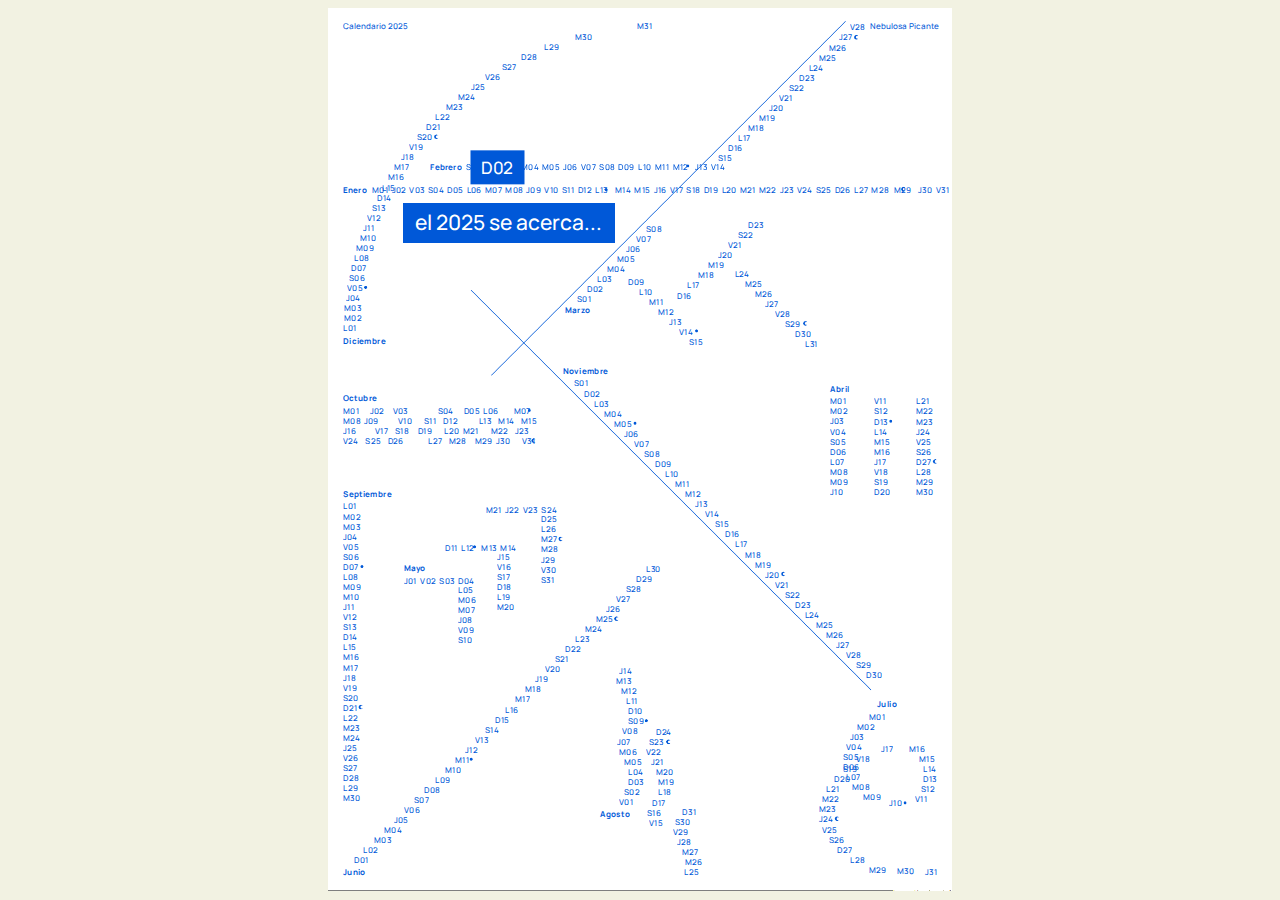
==== commit cdc360de: "new year coming span" ====
--- a/index.html
+++ b/index.html
@@ -17,7 +17,7 @@
     <body>
         <div class="pf w0 h0">
             <div class="pc pc1 w0 h0">
-                
+                <span class="new-year-coming">el 2025 se acerca...</span>
                 <img class="bi x0 y0 w1 h1" src="background.png"/>
             
                 <div class="dis_c" month="12">
--- a/custom.css
+++ b/custom.css
@@ -28,4 +28,18 @@
 
 body {
     background-color:#f2f2e2;
+}
+
+.new-year-coming {
+    font-family: ff1;
+
+    position: absolute;
+    color: white;
+    background: rgb(0, 88, 216);
+    padding: 12px;
+    font-size: 20px;
+    top: 22%;
+    left: 12%;
+    z-index: 2;
+    z-index: 2
 }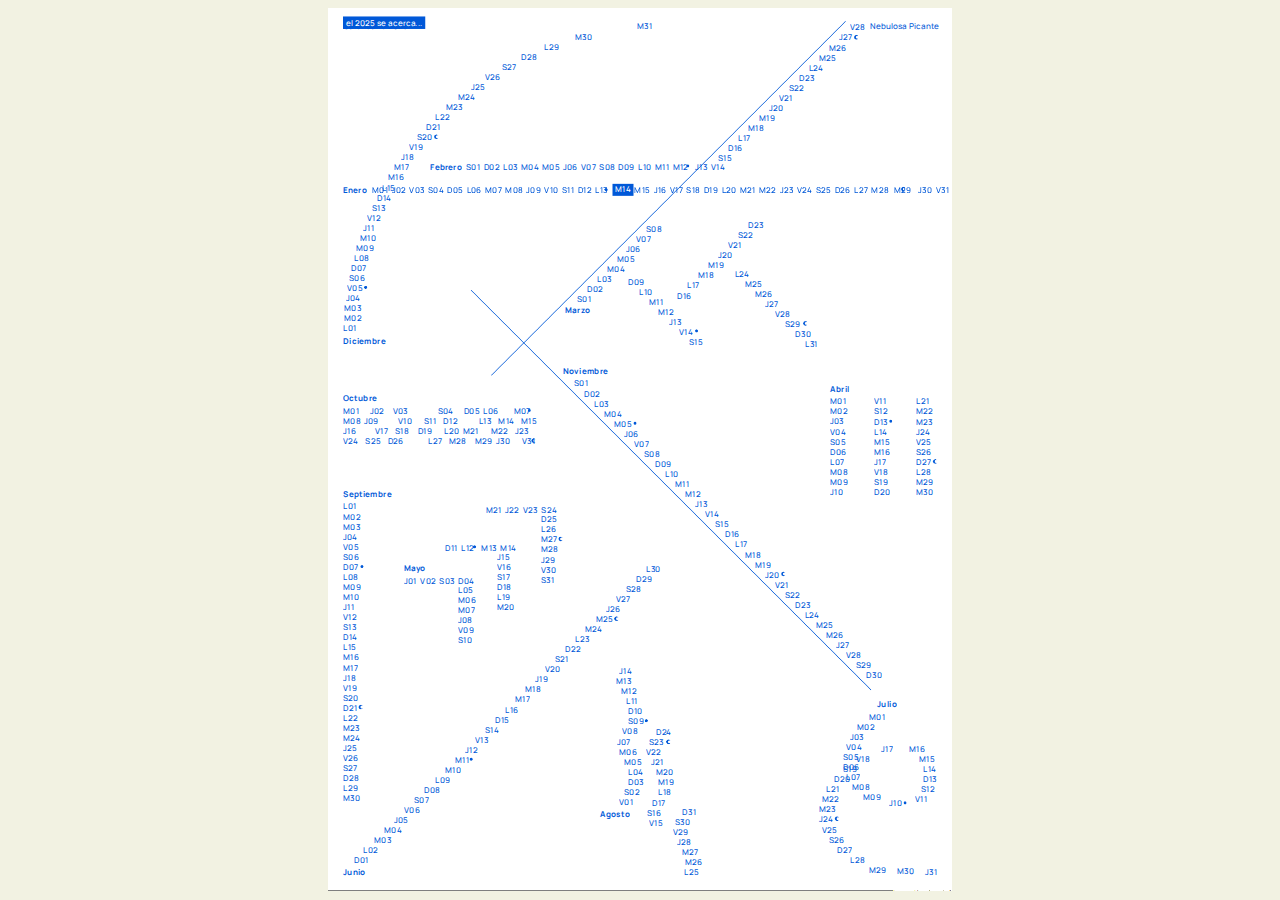
==== commit 4476cdc4: "style changing" ====
--- a/index.html
+++ b/index.html
@@ -17,7 +17,6 @@
     <body>
         <div class="pf w0 h0">
             <div class="pc pc1 w0 h0">
-                <span class="new-year-coming">el 2025 se acerca...</span>
                 <img class="bi x0 y0 w1 h1" src="background.png"/>
             
                 <div class="dis_c" month="12">
@@ -339,6 +338,8 @@
                 </div>
 
                 <div class="t m0 x8e h3 y119 ff2 fs0 fc0 sc0 ls0 ws2">Julio</div>
+
+                <div class="t m0 x1e h2 y11a single_date ws5 new-year-coming">el 2025 se acerca...</span></div>
                 <div class="t m0 x1e h2 y11a single_date ws5">Calendario 2025<span class="_ _2"> </span><span class="v0">Nebulosa Picante</span>
                 </div>
                 
--- a/custom.css
+++ b/custom.css
@@ -15,11 +15,10 @@
     content: attr(data-label);
     color: white;
     background: rgb(0, 88, 216);
-    padding: 40px;
-    font-size: 66px;
-    top:-50px;
-    left: -50px;
-    z-index: 2
+    padding: 10px;
+    top: -10px;
+    left: -10px;
+    z-index: 2;
 }
 
 .dis-c {
@@ -27,7 +26,7 @@
 }
 
 body {
-    background-color:#f2f2e2;
+    background-color: #f2f2e2;
 }
 
 .new-year-coming {
@@ -37,9 +36,5 @@
     color: white;
     background: rgb(0, 88, 216);
     padding: 12px;
-    font-size: 20px;
-    top: 22%;
-    left: 12%;
     z-index: 2;
-    z-index: 2
-}+}
